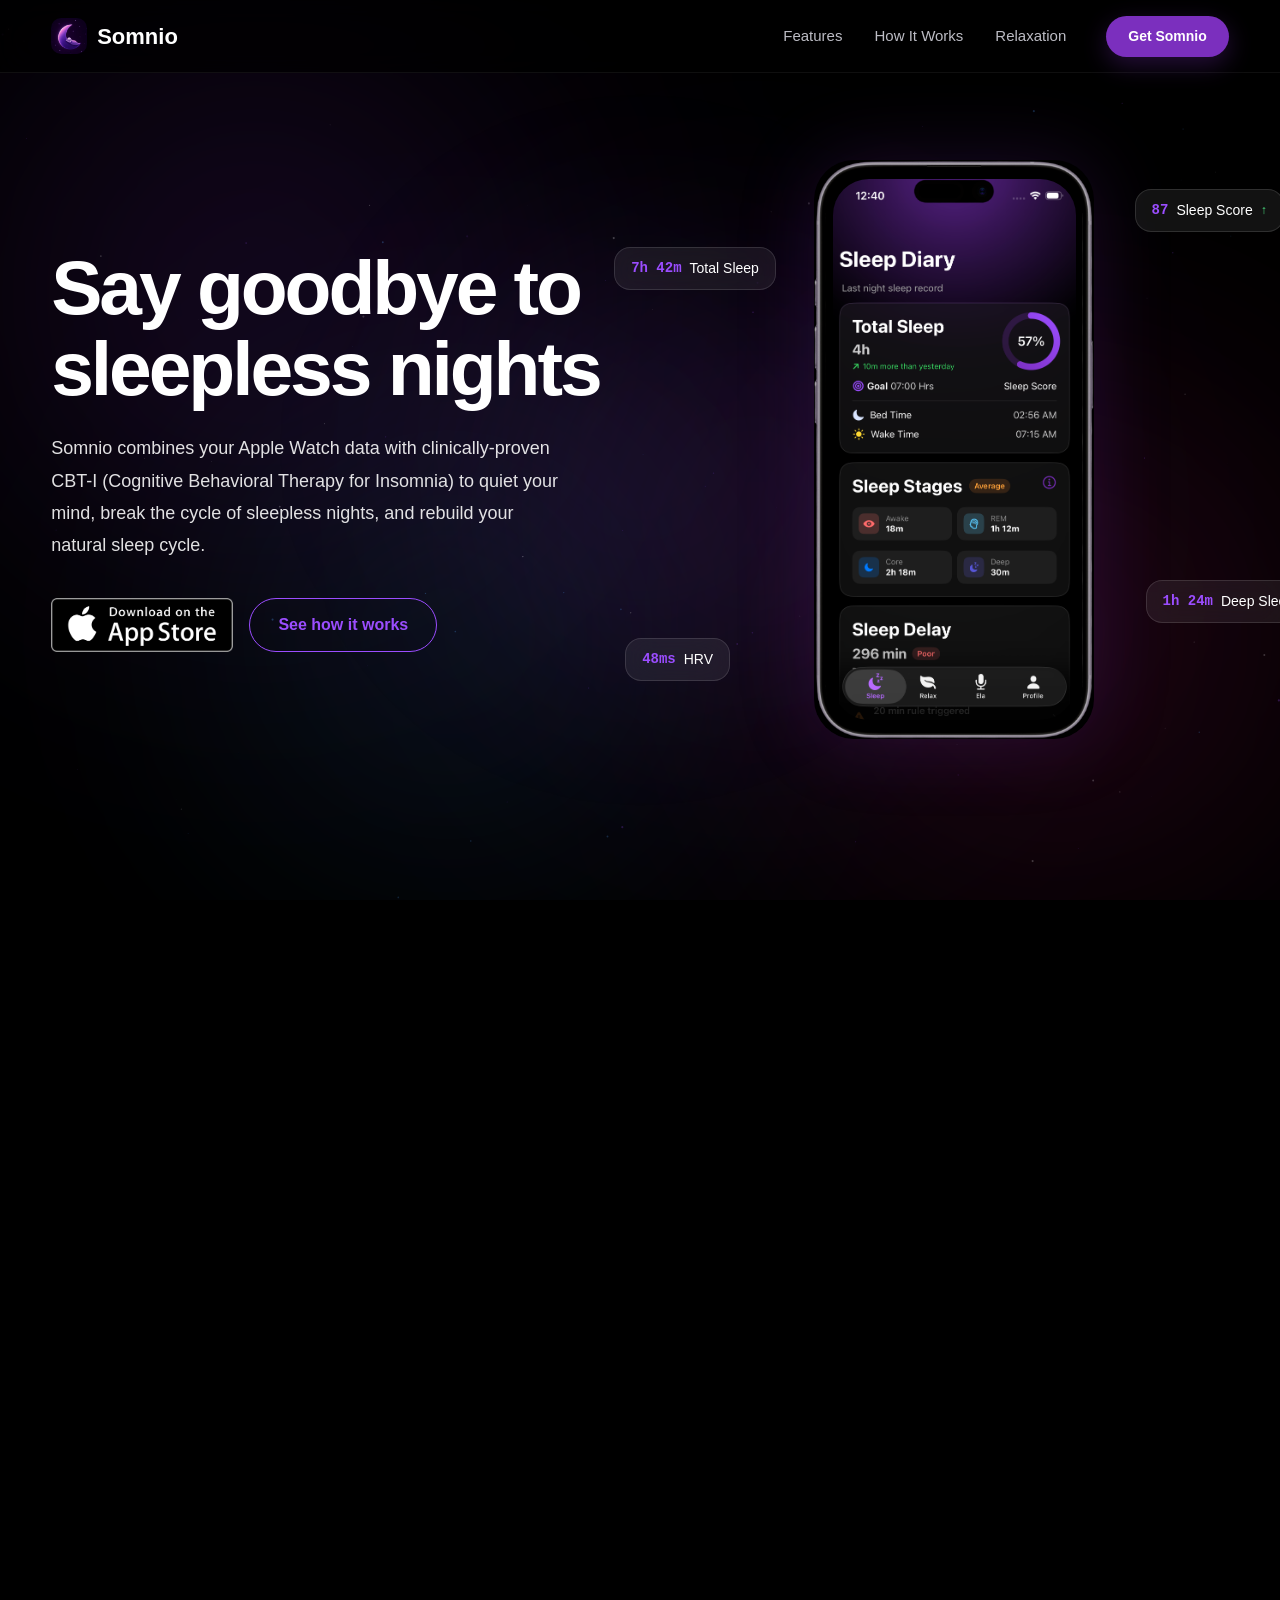
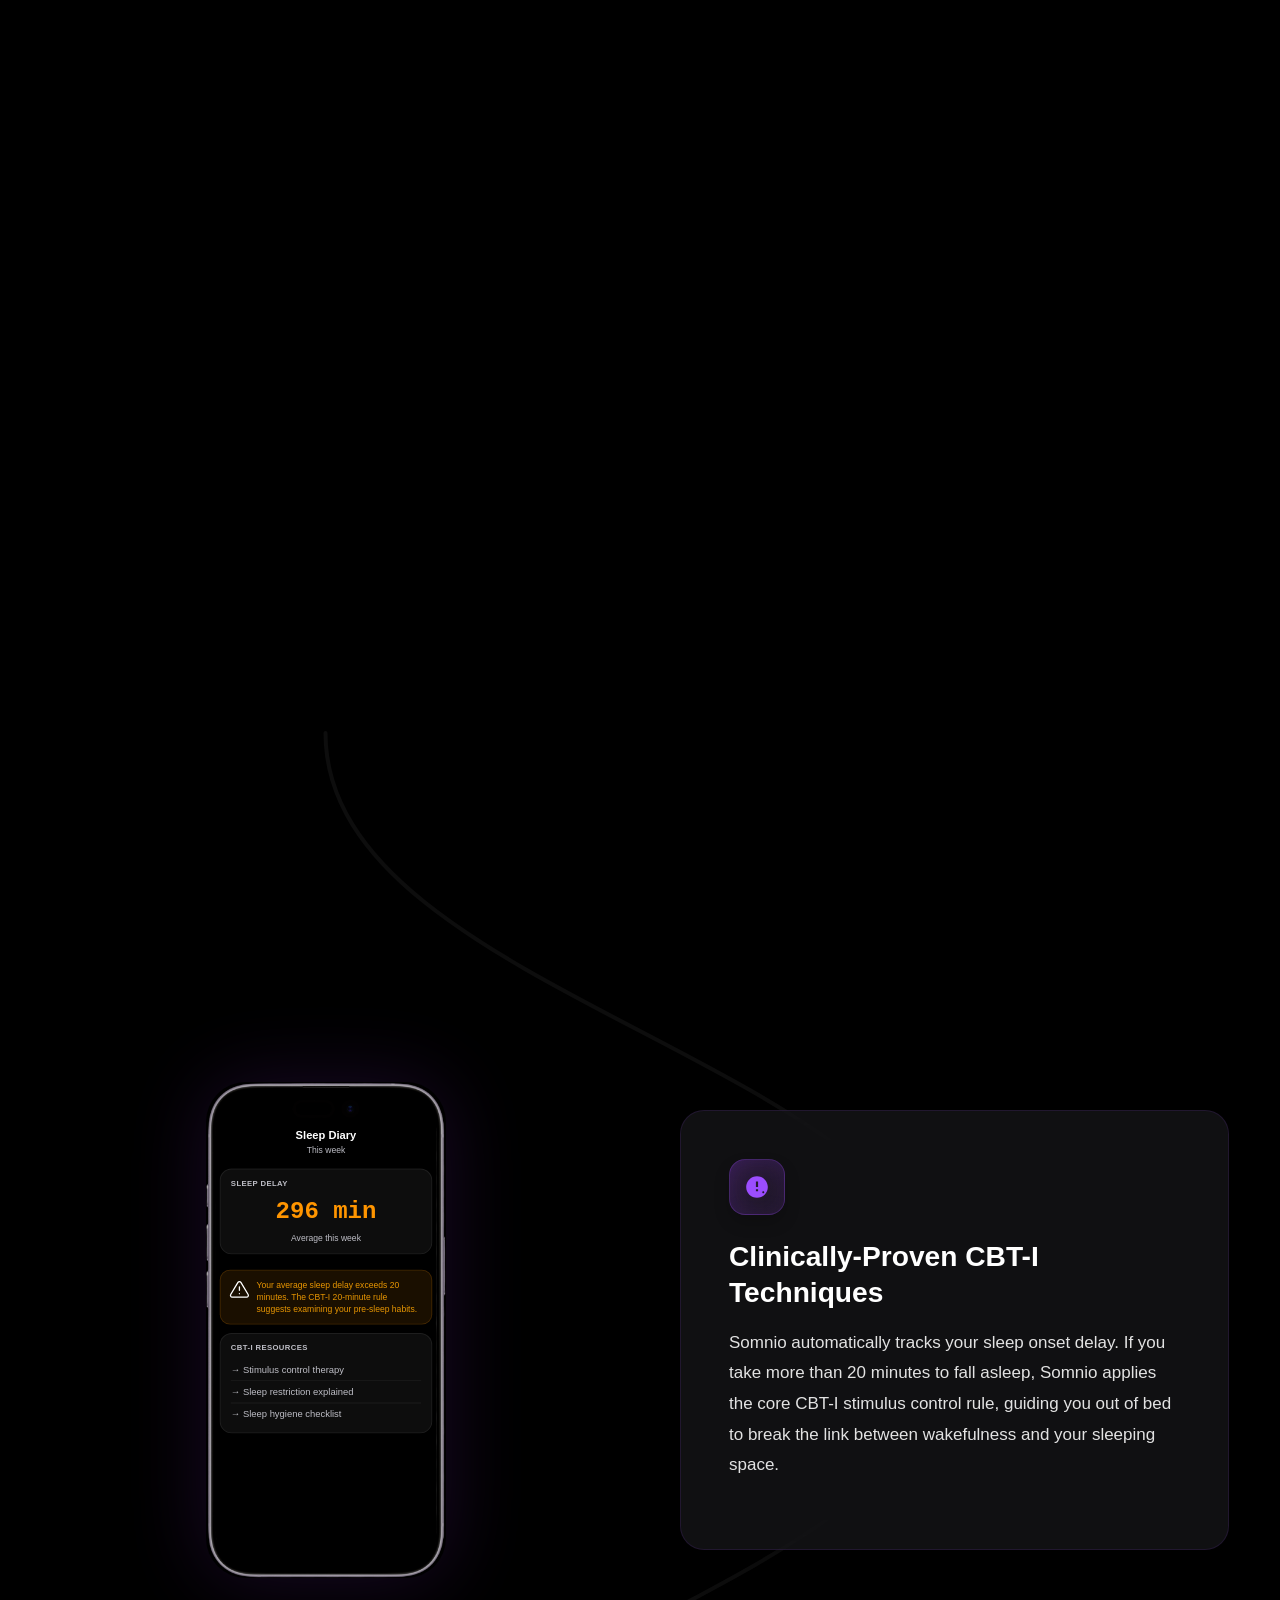
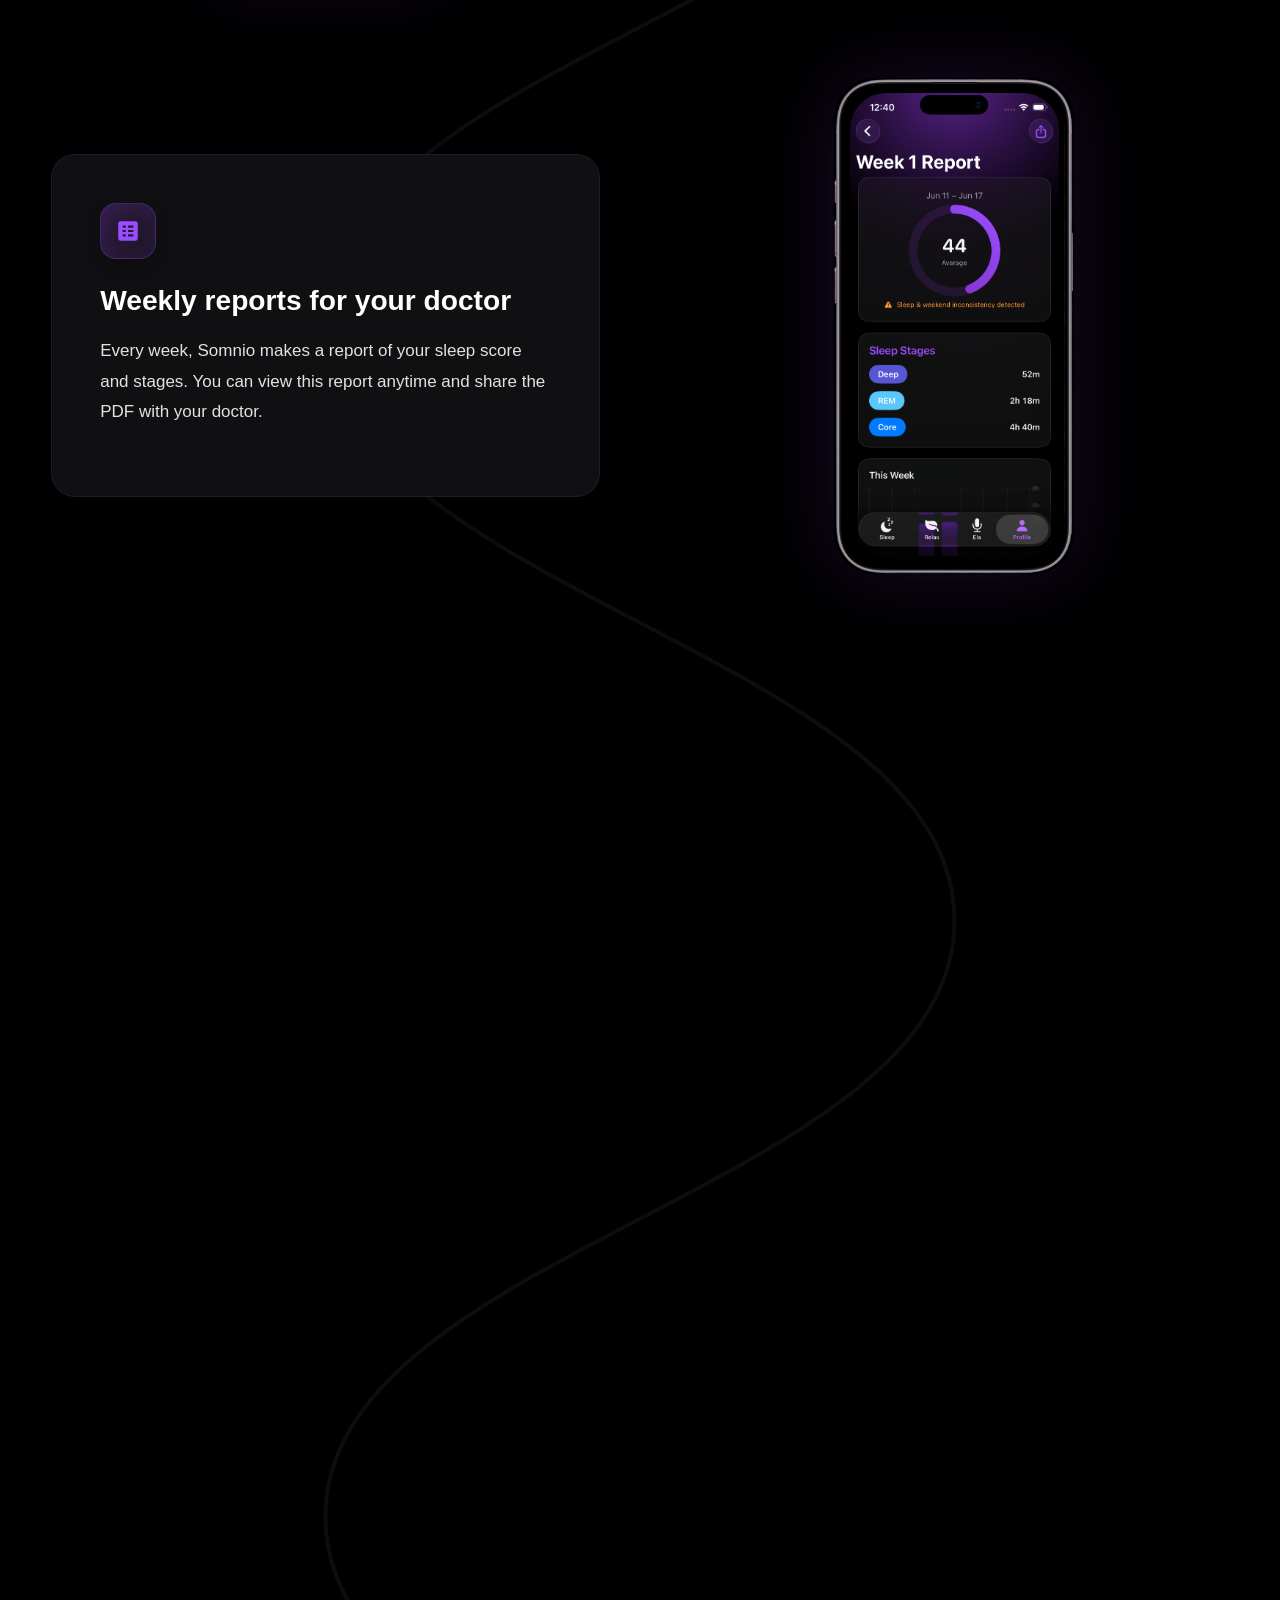
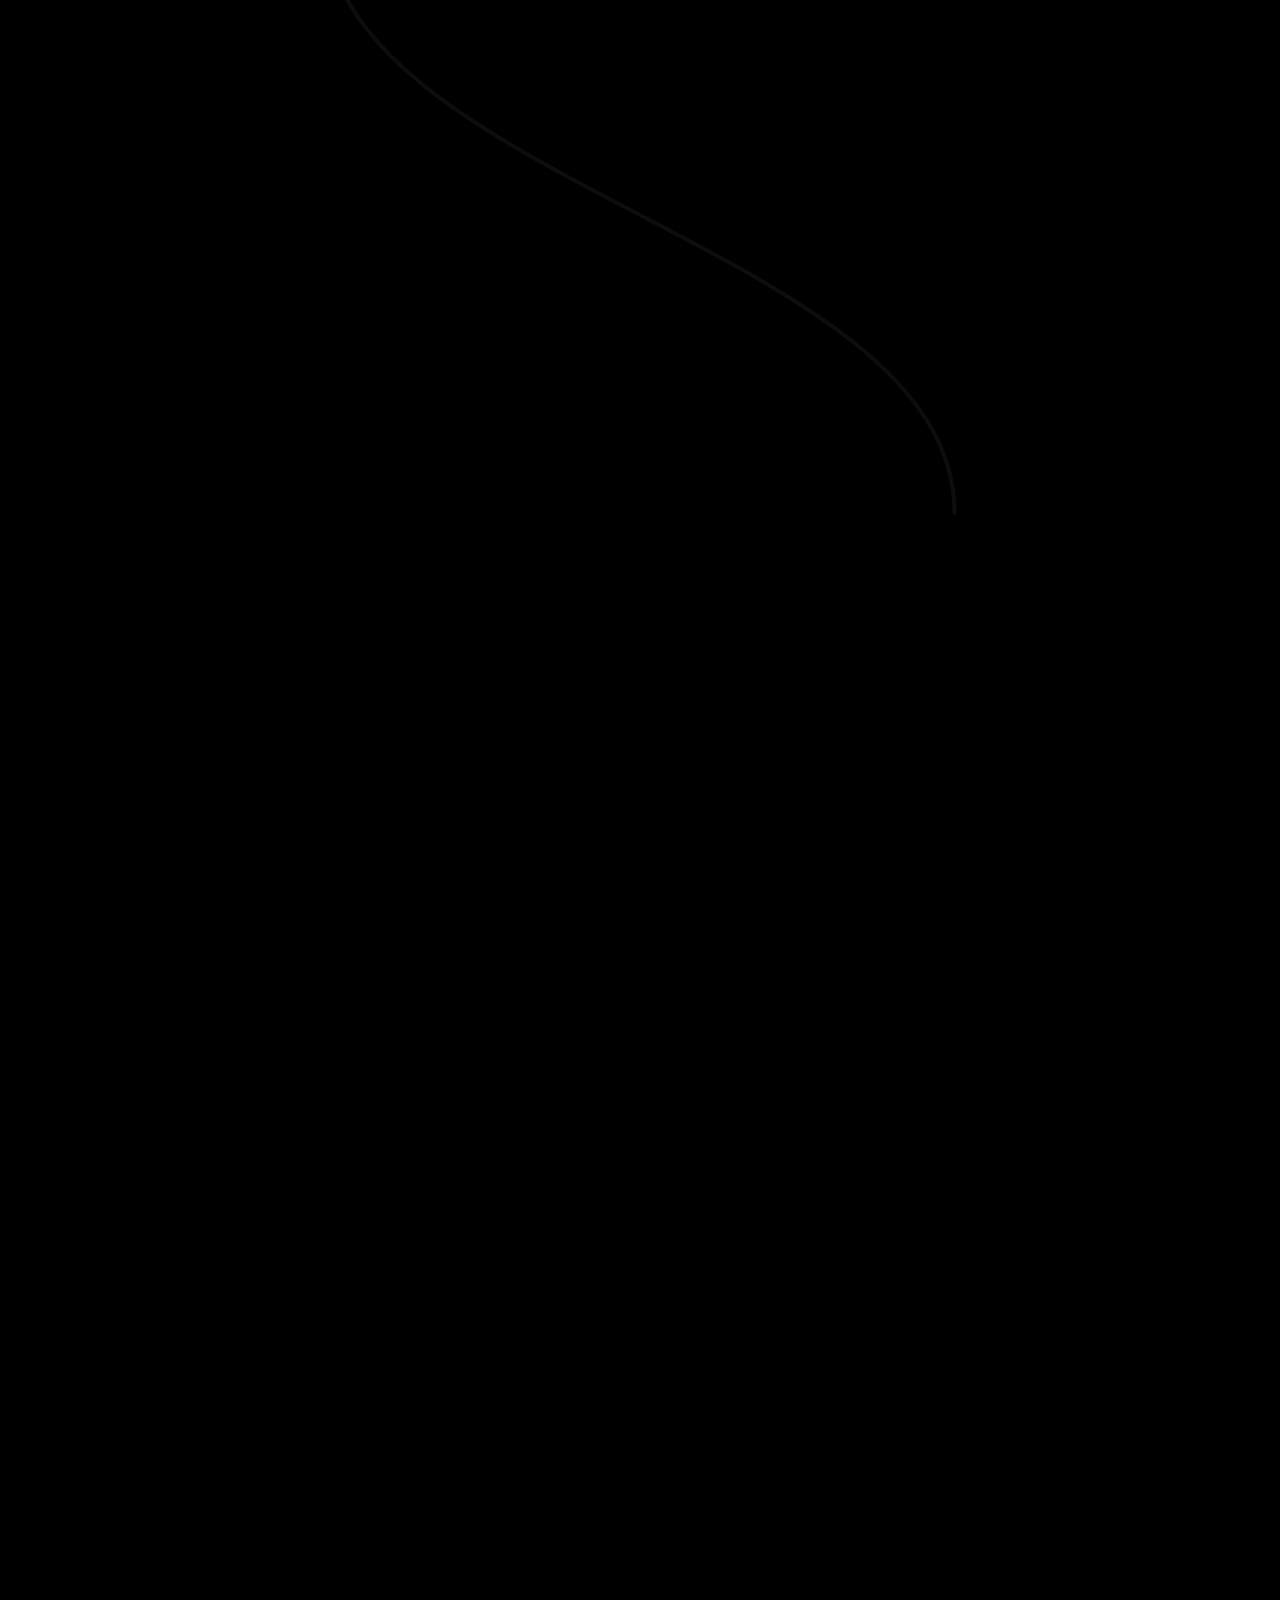
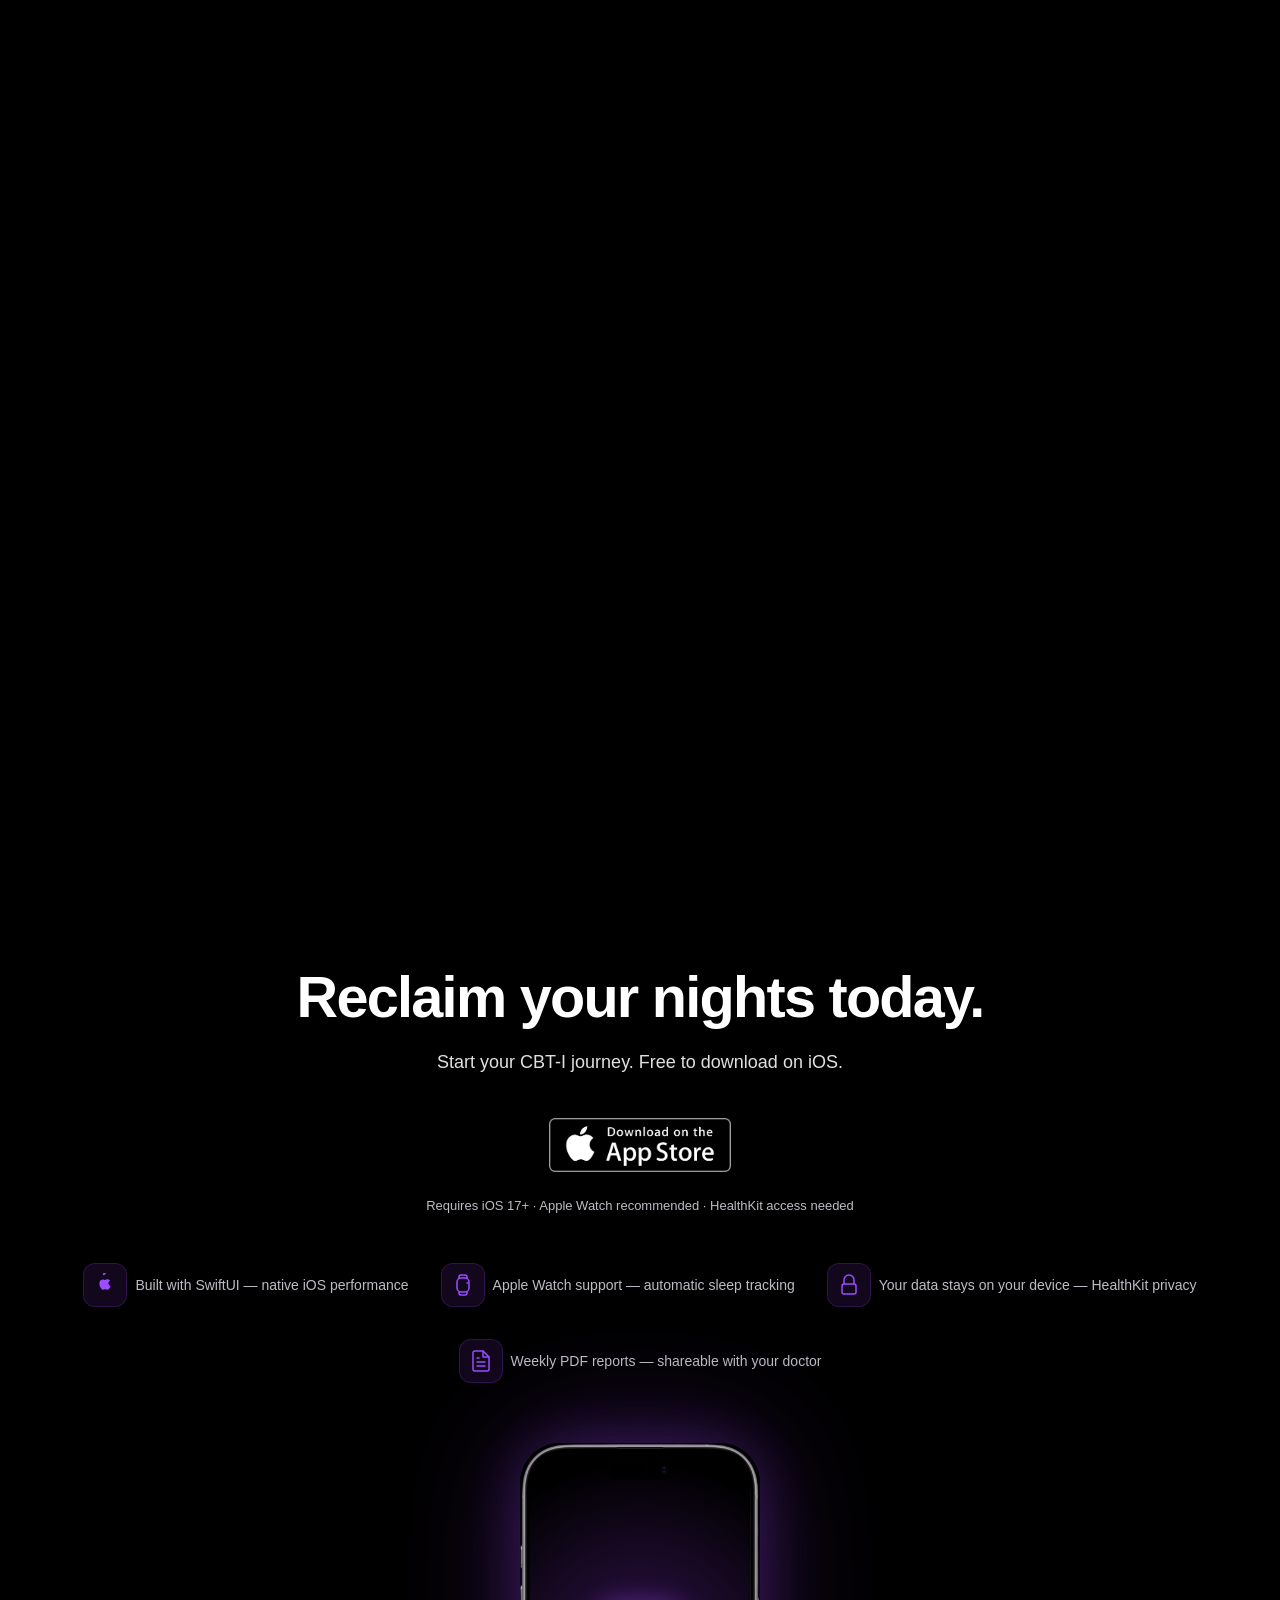
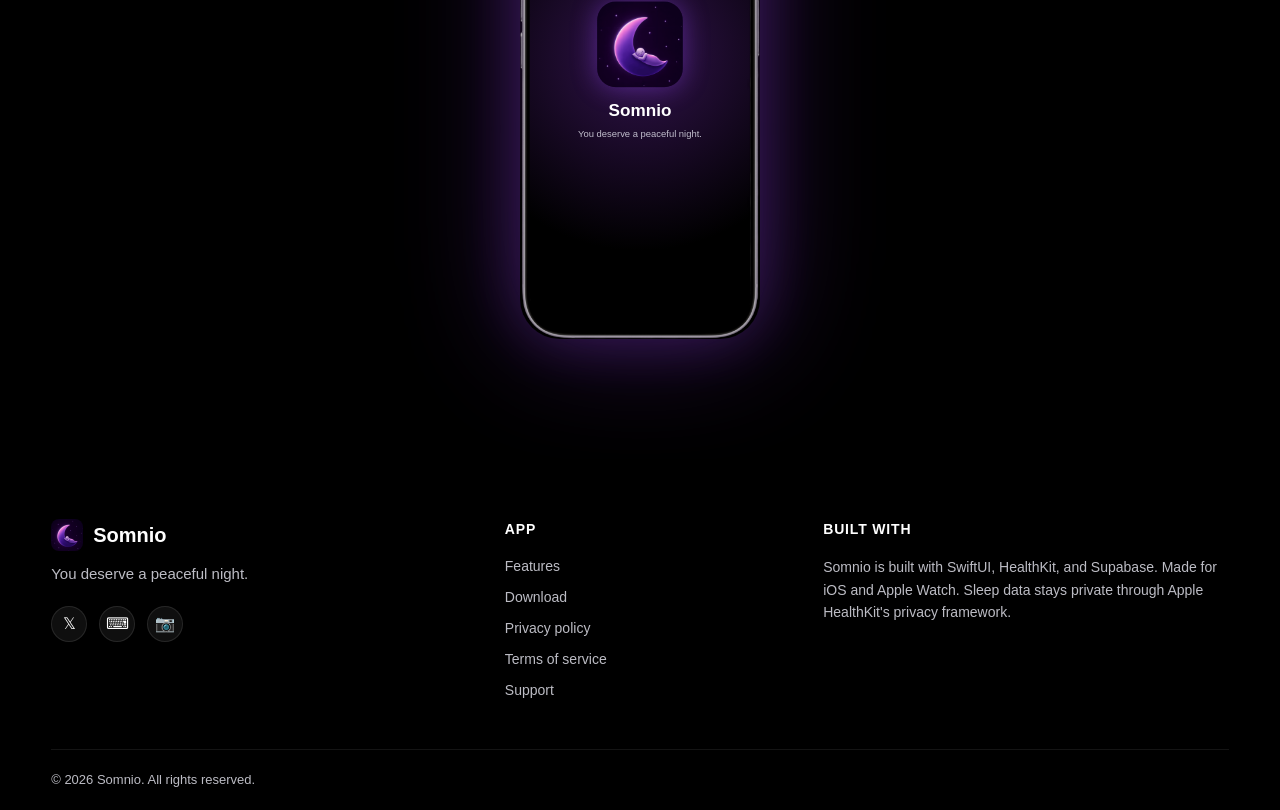
==== index.html @ 17744af7 "Added basic structure of website" ====
<!DOCTYPE html>
<html lang="en">

<head>
  <meta charset="UTF-8">
  <meta name="viewport" content="width=device-width, initial-scale=1.0">
  <title>Somnio — Break the Insomnia Cycle with CBT-I</title>
  <meta name="description"
    content="Stop fighting bedtime anxiety. Somnio connects to your Apple Watch and Apple Health to guide you through clinically-proven CBT-I (Cognitive Behavioral Therapy for Insomnia) techniques, sleep delay tracking, and bedtime thought dumping.">

  <!-- Open Graph -->
  <meta property="og:title" content="Somnio — Break the Insomnia Cycle with CBT-I">
  <meta property="og:description"
    content="Quiet your mind and relearn how to sleep. Somnio uses your Apple Watch and evidence-based CBT-I to treat chronic insomnia without pills.">
  <meta property="og:type" content="website">
  <meta property="og:image" content="resource/Dashboard.PNG">

  <!-- Apple -->
  <meta name="apple-itunes-app" content="app-id=6472289456">
  <meta name="apple-mobile-web-app-capable" content="yes">
  <meta name="apple-mobile-web-app-status-bar-style" content="black-translucent">

  <link rel="stylesheet" href="styles.css">
</head>

<body>

  <!-- Cinematic Noise & Glassmorphic Highlights -->
  <div class="interactive-glow-orb" id="interactiveGlowOrb" aria-hidden="true"></div>

  <!-- Flowing Liquid Background -->
  <div class="liquid-bg-container" aria-hidden="true">
    <div class="liquid-orb liquid-orb-1"></div>
    <div class="liquid-orb liquid-orb-2"></div>
    <div class="liquid-orb liquid-orb-3"></div>
    <div class="liquid-orb liquid-orb-4"></div>
  </div>

  <!-- Twinkling Sleep Dust Particles (Rendered outside blurred container to keep them high-contrast and sharp) -->
  <canvas id="sleep-dust-canvas" class="particle-canvas" aria-hidden="true"></canvas>

  <!-- ============================================================
       SECTION 1 — NAVIGATION
       ============================================================ -->
  <nav class="navbar" id="navbar">
    <div class="nav-inner">
      <a href="#" class="nav-brand" aria-label="Somnio Home" id="nav-brand-link">
        <img src="resource/app%20logo.png" alt="Somnio Logo" class="nav-logo">
        Somnio
      </a>

      <div class="nav-links" id="navLinks">
        <a href="#features" id="nav-link-features">Features</a>
        <a href="#how-it-works" id="nav-link-how">How It Works</a>
        <a href="#relaxation" id="nav-link-relax">Relaxation</a>
        <a href="#download" class="nav-cta" id="nav-link-download">
          <span class="btn btn-primary" style="padding: 10px 22px; font-size: 14px;">Get Somnio</span>
        </a>
      </div>

      <button class="nav-hamburger" id="navHamburger" aria-label="Toggle navigation menu" aria-expanded="false">
        <span></span>
        <span></span>
        <span></span>
      </button>
    </div>
  </nav>

  <!-- Mobile Nav -->
  <div class="mobile-nav-overlay" id="mobileNavOverlay"></div>
  <div class="mobile-nav" id="mobileNav">
    <a href="#features" id="mob-link-features">Features</a>
    <a href="#how-it-works" id="mob-link-how">How It Works</a>
    <a href="#relaxation" id="mob-link-relax">Relaxation</a>
    <a href="#download" class="btn btn-primary" id="mob-link-download">Get Somnio</a>
  </div>

  <main>
    <!-- ============================================================
         SECTION 2 — HERO
         ============================================================ -->
    <section class="hero section" id="hero">
      <div class="container">
        <div class="hero-content">
          <div class="hero-text">
            <h1 class="heading-hero reveal" id="hero-title" style="transition-delay: 150ms;">Say goodbye to<br>sleepless
              nights</h1>
            <p class="text-body reveal" id="hero-subheadline" style="transition-delay: 250ms;">Somnio combines your
              Apple Watch data with clinically-proven CBT-I (Cognitive Behavioral Therapy for Insomnia) to quiet your
              mind, break the cycle of sleepless nights, and rebuild your natural sleep cycle.</p>
            <div class="hero-ctas reveal" style="transition-delay: 350ms;">
              <a href="#download" class="app-store-badge" aria-label="Download Somnio on the App Store"
                id="hero-cta-primary">
                <img src="resource/App_Store_Badge.png" alt="Download on the App Store">
              </a>
              <a href="#how-it-works" class="btn btn-ghost" id="hero-cta-secondary">See how it works</a>
            </div>
          </div>

          <div class="hero-visual reveal" style="transition-delay: 450ms;">
            <!-- Floating stat chips -->
            <div class="stat-chip" id="chip-score">
              <span class="chip-value">87</span> Sleep Score <span class="chip-arrow">↑</span>
            </div>
            <div class="stat-chip" id="chip-deep">
              <span class="chip-value">1h 24m</span> Deep Sleep
            </div>
            <div class="stat-chip" id="chip-hrv">
              <span class="chip-value">48ms</span> HRV
            </div>
            <div class="stat-chip" id="chip-total">
              <span class="chip-value">7h 42m</span> Total Sleep
            </div>

            <!-- iPhone Mockup — Real Dashboard Screenshot -->
            <div class="phone-frame phone-frame-screenshot" id="hero-phone-frame">
              <img src="resource/Dashboard.PNG"
                alt="Somnio Sleep Dashboard showing sleep score, sleep stages hypnogram, heart rate, HRV, and sleep delay tracking"
                class="phone-screenshot" loading="lazy">
            </div>
          </div>
        </div>

        <!-- Social Proof Bar -->
        <div class="social-proof reveal" id="hero-social-proof" style="transition-delay: 600ms;">
          <div class="social-proof-inner">
            <span>Apple Watch</span>
            <span class="dot" aria-hidden="true"></span>
            <span>Apple Health</span>
            <span class="dot" aria-hidden="true"></span>
            <span>Supabase-powered</span>
            <span class="dot" aria-hidden="true"></span>
            <span>Built with SwiftUI</span>
          </div>
        </div>
      </div>
    </section>


    <!-- ============================================================
         SECTION 3 — PAIN POINT
         ============================================================ -->
    <section class="section section-center" id="problem">
      <div class="container">
        <div class="section-header reveal">
          <h2 class="heading-section" id="problem-title">Break the cycle of bedtime dread.</h2>
          <p class="text-body" id="problem-desc">Insomnia isn't just about being tired. It's the frustration of staring
            at the ceiling, the anxiety of watching the clock, and the exhaustion of trying too hard to sleep. Somnio
            uses your Apple Watch and evidence-based CBT-I methods to help you rebuild your relationship with sleep—no
            pills, no empty promises.</p>
        </div>

        <div class="pain-stats reveal-children" id="problem-stats-grid">
          <div class="glass-card pain-stat-card" id="pain-card-1">
            <div class="stat-icon" aria-hidden="true">
              <svg width="24" height="24" viewBox="0 0 24 24" fill="none" stroke="currentColor" stroke-width="2"
                stroke-linecap="round" stroke-linejoin="round" style="color: var(--somnio-purple-bright);">
                <path d="M12 3a6 6 0 0 0 9 9 9 9 0 1 1-9-9Z" />
              </svg>
            </div>
            <div class="text-data">1 in 3</div>
            <div class="stat-label">Adults don't get enough sleep</div>
          </div>
          <div class="glass-card pain-stat-card" id="pain-card-2">
            <div class="stat-icon" aria-hidden="true">
              <svg width="24" height="24" viewBox="0 0 24 24" fill="none" stroke="currentColor" stroke-width="2"
                stroke-linecap="round" stroke-linejoin="round" style="color: var(--somnio-purple-bright);">
                <path d="M3 3v18h18" />
                <path d="m19 9-5 5-4-4-3 3" />
              </svg>
            </div>
            <div class="text-data">4 stages</div>
            <div class="stat-label">Sleep stages that your body needs</div>
          </div>
          <div class="glass-card pain-stat-card" id="pain-card-3">
            <div class="stat-icon" aria-hidden="true">
              <svg width="24" height="24" viewBox="0 0 24 24" fill="none" stroke="currentColor" stroke-width="2"
                stroke-linecap="round" stroke-linejoin="round" style="color: var(--somnio-purple-bright);">
                <circle cx="12" cy="12" r="10" />
                <polyline points="12 6 12 12 16 14" />
              </svg>
            </div>
            <div class="text-data">20 min</div>
            <div class="stat-label">Time to fall asleep before it's a problem</div>
          </div>
        </div>
      </div>
    </section>


    <!-- ============================================================
         SECTION 4 — CORE FEATURES
         ============================================================ -->
    <section class="section" id="features">

      <!-- Scroll-driven connector line -->
      <div class="scroll-line-container" aria-hidden="true">
        <svg class="scroll-line-svg">
          <defs>
            <linearGradient id="line-gradient" x1="0%" y1="0%" x2="0%" y2="100%">
              <stop offset="0%" stop-color="var(--somnio-purple-bright)" stop-opacity="0.1" />
              <stop offset="15%" stop-color="var(--somnio-purple-bright)" stop-opacity="1" />
              <stop offset="85%" stop-color="var(--somnio-purple-bright)" stop-opacity="1" />
              <stop offset="100%" stop-color="var(--somnio-purple-bright)" stop-opacity="0.1" />
            </linearGradient>
          </defs>
          <path class="scroll-line-track" d="" fill="none" stroke="rgba(255, 255, 255, 0.05)" stroke-width="4"
            stroke-linecap="round" />
          <path class="scroll-line-glow" d="" fill="none" stroke="url(#line-gradient)" stroke-width="12"
            stroke-linecap="round" opacity="0.4" style="filter: blur(6px);" />
          <path class="scroll-line-active" d="" fill="none" stroke="url(#line-gradient)" stroke-width="4"
            stroke-linecap="round" />
        </svg>
      </div>

      <div class="container">
        <div class="section-header reveal">
          <h2 class="heading-section" id="features-section-title">Everything you need to understand your sleep.</h2>
        </div>

        <!-- Feature 1 — Sleep Dashboard -->
        <div class="feature-row reveal" id="feat-row-dashboard">
          <div class="feature-info">
            <div class="feature-icon" aria-hidden="true">
              <svg width="26" height="26" viewBox="0 0 24 24" fill="currentColor"
                style="color: var(--somnio-purple-bright);">
                <path
                  d="M12 2.25a.75.75 0 0 1 .75.75v1.5a.75.75 0 0 1-1.5 0V3a.75.75 0 0 1 .75-.75zM9.5 4a1 1 0 0 0-1 1v1.5c0 .35-.15.65-.4.85l-1.1 1c-.35.3-.5.7-.5 1.15a3 3 0 0 0 6 0c0-.45-.15-.85-.5-1.15l-1.1-1a1.2 1.2 0 0 1-.4-.85V5a1 1 0 0 0-1-1zm8 2.5a.75.75 0 0 1 .75.75v1a.75.75 0 0 1-1.5 0v-1a.75.75 0 0 1 .75-.75zM12 21.75a9.75 9.75 0 1 1 6.89-16.64.75.75 0 0 1-1.06 1.06 8.25 8.25 0 1 0-11.66 11.66.75.75 0 0 1 1.06 1.06A9.71 9.71 0 0 1 12 21.75zm3.5-9.25a2.25 2.25 0 1 1 0-4.5 2.25 2.25 0 0 1 0 4.5z" />
              </svg>
            </div>
            <h3 class="heading-feature" id="feat-title-dashboard">See your sleep</h3>
            <p class="text-body" id="feat-desc-dashboard">Somnio gets data from your Apple Watch. Every morning, check
              your sleep score, total sleep, and sleep stages. It also tracks how long it takes you to fall asleep.</p>

          </div>
          <div class="feature-visual">
            <div class="phone-frame phone-frame-screenshot" id="mock-phone-dashboard">
              <img src="resource/Dashboard.PNG" alt="Somnio Sleep Dashboard" class="phone-screenshot" loading="lazy">
            </div>
          </div>
        </div>

        <!-- Feature 2 — Sleep Diary + CBT-I -->
        <div class="feature-row reverse reveal" id="feat-row-cbti">
          <div class="feature-info">
            <div class="feature-icon" aria-hidden="true">
              <svg width="26" height="26" viewBox="0 0 24 24" fill="currentColor"
                style="color: var(--somnio-purple-bright);">
                <path
                  d="M12 2C6.5 2 2 6.5 2 12s4.5 10 10 10 10-4.5 10-10S17.5 2 12 2zm1 14h-2v-2h2v2zm0-4h-2V7h2v5zm4.8 5.7c-.5 0-.9-.4-.9-.9s.4-.9.9-.9.9.4.9.9-.4.9-.9.9z" />
              </svg>
            </div>
            <h3 class="heading-feature" id="feat-title-cbti">Clinically-Proven CBT-I Techniques</h3>
            <p class="text-body" id="feat-desc-cbti">Somnio automatically tracks your sleep onset delay. If you take
              more than 20 minutes to fall asleep, Somnio applies the core CBT-I stimulus control rule, guiding you out
              of bed to break the link between wakefulness and your sleeping space.</p>
          </div>
          <div class="feature-visual">
            <div class="phone-frame" id="mock-phone-cbti">
              <div class="phone-screen screen-cbti">
                <div class="screen-header">
                  <div class="screen-title">Sleep Diary</div>
                  <div class="screen-date">This week</div>
                </div>
                <div class="screen-card">
                  <div class="screen-card-title">Sleep delay</div>
                  <div style="text-align:center;">
                    <div style="font-family:var(--font-mono); font-size:28px; font-weight:700; color:#FF9500;">296 min
                    </div>
                    <div style="font-size:10px; color:var(--text-secondary); margin-top:2px;">Average this week</div>
                  </div>
                </div>
                <div class="cbti-warning">
                  <div class="cbti-icon"><svg width="24" height="24" viewBox="0 0 24 24" fill="none"
                      stroke="currentColor" stroke-width="1.5" stroke-linecap="round" stroke-linejoin="round">
                      <path
                        d="M10.29 3.86L1.82 18a2 2 0 0 0 1.71 3h16.94a2 2 0 0 0 1.71-3L13.71 3.86a2 2 0 0 0-3.42 0z">
                      </path>
                      <line x1="12" y1="9" x2="12" y2="13"></line>
                      <line x1="12" y1="17" x2="12.01" y2="17"></line>
                    </svg></div>
                  <div class="cbti-text">Your average sleep delay exceeds 20 minutes. The CBT-I 20-minute rule suggests
                    examining your pre-sleep habits.</div>
                </div>
                <div class="screen-card">
                  <div class="screen-card-title">CBT-I resources</div>
                  <div style="font-size:11px; color:var(--text-secondary); line-height:1.5;">
                    <div style="padding:4px 0; border-bottom:1px solid rgba(255,255,255,0.06);">→ Stimulus control
                      therapy</div>
                    <div style="padding:4px 0; border-bottom:1px solid rgba(255,255,255,0.06);">→ Sleep restriction
                      explained</div>
                    <div style="padding:4px 0;">→ Sleep hygiene checklist</div>
                  </div>
                </div>
              </div>
            </div>
          </div>
        </div>

        <!-- Feature 3 — Weekly PDF Reports -->
        <div class="feature-row reveal" id="feat-row-pdf">
          <div class="feature-info">
            <div class="feature-icon" aria-hidden="true">
              <svg width="26" height="26" viewBox="0 0 24 24" fill="currentColor"
                style="color: var(--somnio-purple-bright);">
                <path
                  d="M19 3H5c-1.1 0-2 .9-2 2v14c0 1.1.9 2 2 2h14c1.1 0 2-.9 2-2V5c0-1.1-.9-2-2-2zm-9 14H7v-2h3v2zm0-4H7v-2h3v2zm0-4H7V7h3v2zm7 8h-5v-2h5v2zm0-4h-5v-2h5v2zm0-4h-5V7h5v2z" />
              </svg>
            </div>
            <h3 class="heading-feature" id="feat-title-pdf">Weekly reports for your doctor</h3>
            <p class="text-body" id="feat-desc-pdf">Every week, Somnio makes a report of your sleep score and stages.
              You can view this report anytime and share the PDF with your doctor.</p>
          </div>
          <div class="feature-visual">
            <div class="phone-frame phone-frame-screenshot" id="mock-phone-pdf">
              <img src="resource/Weekly Reports.PNG" alt="Somnio Week 1 Report" class="phone-screenshot" loading="lazy">
            </div>
          </div>
        </div>

        <!-- Feature 4 — Ela AI -->
        <div class="feature-row reverse reveal" id="ela-feature">
          <div class="feature-info">
            <div class="feature-icon" aria-hidden="true">
              <svg width="26" height="26" viewBox="0 0 24 24" fill="currentColor"
                style="color: var(--somnio-purple-bright);">
                <path
                  d="M12 14c1.66 0 3-1.34 3-3V5c0-1.66-1.34-3-3-3S9 3.34 9 5v6c0 1.66 1.34 3 3 3zm5.3-3c0 3-2.54 5.1-5.3 5.1S6.7 14 6.7 11H5c0 3.41 2.72 6.23 6 6.72V21h2v-3.28c3.28-.48 6-3.3 6-6.72h-1.7z" />
              </svg>
            </div>
            <h3 class="heading-feature" id="feat-title-ela">Ela — Quiet Your Racing Mind</h3>
            <p class="text-body" id="feat-desc-ela">Bedtime anxiety and somatic arousal keep your brain on high alert.
              Ela acts as a digital thought-dumping diary. Speak your worries freely before bed to process them, reduce
              cognitive arousal, and clear a path for sleep.</p>
          </div>
          <div class="feature-visual">
            <div class="phone-frame phone-frame-screenshot" id="mock-phone-ela">
              <img src="resource/Ela.PNG" alt="Ela Thought Recorder" class="phone-screenshot" loading="lazy">
            </div>
          </div>
        </div>

        <!-- Feature 5 — Relaxation -->
        <div class="feature-row reveal" id="relaxation">
          <div class="feature-info">
            <div class="feature-icon" aria-hidden="true">
              <svg width="26" height="26" viewBox="0 0 24 24" fill="currentColor"
                style="color: var(--somnio-purple-bright);">
                <path
                  d="M17 2s-3.5 0-7 3.5C8 7.5 7.5 10.5 7.5 12.5c0 .5.5 1 1 1 2 0 5-.5 7-2.5C19 7.5 19 4 19 4s-1 0-2-2zM6 13c-1.5 1.5-2 3.5-2 5.5 0 2 1.5 3.5 3.5 3.5 2 0 4-.5 5.5-2L6 13z" />
              </svg>
            </div>
            <h3 class="heading-feature" id="feat-title-relax">Relax and wind down</h3>
            <p class="text-body" id="feat-desc-relax">The Relaxation tab helps you calm down. Follow the simple
              breathing guide or listen to sleep music like rainfall and piano. This helps you fall asleep faster.</p>

          </div>
          <div class="feature-visual">
            <div class="phone-frame phone-frame-screenshot" id="mock-phone-relax">
              <img src="resource/Realaxation.PNG" alt="Somnio Relaxation Tools" class="phone-screenshot" loading="lazy">
            </div>
          </div>
        </div>

        <!-- Feature 6 — Apple Watch -->
        <div class="feature-row reverse reveal" id="feat-row-watch">
          <div class="feature-info">
            <div class="feature-icon" aria-hidden="true">
              <svg width="26" height="26" viewBox="0 0 24 24" fill="currentColor"
                style="color: var(--somnio-purple-bright);">
                <path
                  d="M16 5V2.5c0-.83-.67-1.5-1.5-1.5h-5C8.67 1 8 1.67 8 2.5V5h8zM8 19v2.5c0 .83.67 1.5 1.5 1.5h5c.83 0 1.5-.67 1.5-1.5V19H8zm8.5-12h-9c-1.38 0-2.5 1.12-2.5 2.5v5c0 1.38 1.12 2.5 2.5 2.5h9c1.38 0 2.5-1.12 2.5-2.5v-5c0-1.38-1.12-2.5-2.5-2.5zM12 14.5c-1.38 0-2.5-1.12-2.5-2.5s1.12-2.5 2.5-2.5 2.5 1.12 2.5 2.5-1.12 2.5-2.5 2.5z" />
              </svg>
            </div>
            <h3 class="heading-feature" id="feat-title-watch">Powered by Apple Watch</h3>
            <p class="text-body" id="feat-desc-watch">You don't need any new devices. Just wear your Apple Watch to bed.
              Somnio will automatically get your sleep stages, heart rate, and oxygen levels every morning.</p>
          </div>
          <div class="feature-visual">
            <div class="phone-frame" id="mock-phone-watch">
              <div class="phone-screen screen-watch">
                <div class="screen-header">
                  <div class="screen-title">Data sources</div>
                  <div class="screen-date">Apple Watch · HealthKit</div>
                </div>
                <div class="watch-icon">
                  <svg width="32" height="32" viewBox="0 0 24 24" fill="none" stroke="currentColor" stroke-width="1.5"
                    stroke-linecap="round" stroke-linejoin="round">
                    <rect x="6" y="5" width="12" height="14" rx="4" ry="4"></rect>
                    <path d="M8 5v-1a2 2 0 0 1 2-2h4a2 2 0 0 1 2 2v1"></path>
                    <path d="M8 19v1a2 2 0 0 0 2 2h4a2 2 0 0 0 2-2v-1"></path>
                    <path d="M16 10h1"></path>
                  </svg>
                </div>
                <div class="data-lines">
                  <div class="data-line">
                    <span class="data-line-dot" style="background:var(--sleep-deep);"></span>
                    <span>Sleep stages</span>
                    <div class="data-line-bar">
                      <div class="data-line-fill" style="width:90%; background:var(--sleep-deep);"></div>
                    </div>
                  </div>
                  <div class="data-line">
                    <span class="data-line-dot" style="background:var(--sleep-rem);"></span>
                    <span>Heart rate</span>
                    <div class="data-line-bar">
                      <div class="data-line-fill" style="width:85%; background:var(--sleep-rem);"></div>
                    </div>
                  </div>
                  <div class="data-line">
                    <span class="data-line-dot" style="background:var(--somnio-purple-bright);"></span>
                    <span>HRV</span>
                    <div class="data-line-bar">
                      <div class="data-line-fill" style="width:78%; background:var(--somnio-purple-bright);"></div>
                    </div>
                  </div>
                  <div class="data-line">
                    <span class="data-line-dot" style="background:var(--somnio-moon-blue);"></span>
                    <span>Blood O₂</span>
                    <div class="data-line-bar">
                      <div class="data-line-fill" style="width:95%; background:var(--somnio-moon-blue);"></div>
                    </div>
                  </div>
                  <div class="data-line">
                    <span class="data-line-dot" style="background:var(--somnio-deep-purple);"></span>
                    <span>Respiratory</span>
                    <div class="data-line-bar">
                      <div class="data-line-fill" style="width:82%; background:var(--somnio-deep-purple);"></div>
                    </div>
                  </div>
                </div>
              </div>
            </div>
          </div>
        </div>

      </div>
    </section>


    <!-- ============================================================
         SECTION 5 — HOW IT WORKS
         ============================================================ -->
    <section class="section section-center" id="how-it-works">
      <div class="container">
        <div class="section-header reveal">
          <h2 class="heading-section" id="how-section-title">Three simple steps.</h2>
        </div>

        <div class="steps-grid reveal-children" id="steps-grid-container">
          <div class="glass-card step-card" id="step-card-1">
            <div class="step-number">1</div>
            <h3 class="step-title">Set up</h3>
            <p class="step-desc">Download Somnio and allow Apple Health access.</p>
            <span class="step-time">One time</span>
          </div>
          <div class="glass-card step-card" id="step-card-2">
            <div class="step-number">2</div>
            <h3 class="step-title">Sleep</h3>
            <p class="step-desc">Wear your Apple Watch to bed. Somnio will track your sleep automatically.</p>
            <span class="step-time">Wear your Watch</span>
          </div>
          <div class="glass-card step-card" id="step-card-3">
            <div class="step-number">3</div>
            <h3 class="step-title">View data</h3>
            <p class="step-desc">Open the app in the morning to see your sleep metrics, CBT-I guidance, and recovery
              progress.</p>
            <span class="step-time">Every morning</span>
          </div>
        </div>
      </div>
    </section>





    <!-- ============================================================
         SECTION 7 — SLEEP SCIENCE ARTICLES
         ============================================================ -->
    <section class="section section-center" id="articles">
      <div class="container">
        <div class="section-header reveal">
          <h2 class="heading-section" id="articles-section-title">Learn about sleep.</h2>
          <p class="text-body" id="articles-section-body">Read our short articles about sleep science. Learn about the
            20-minute rule, sleep stages, and good habits. Written simply so anyone can understand them.</p>
        </div>

        <div class="articles-grid reveal-children" id="articles-grid-container">
          <article class="glass-card article-card" id="article-card-1">
            <span class="article-tag">CBT-I</span>
            <h3 class="article-title">What is CBT-I?</h3>
            <p class="article-desc">Learn about the best way to treat bad sleep, and how Somnio helps you do it.</p>
          </article>
          <article class="glass-card article-card" id="article-card-2">
            <span class="article-tag">Sleep Science</span>
            <h3 class="article-title">The 20-Minute Rule</h3>
            <p class="article-desc">Find out why you shouldn't stay in bed if you can't fall asleep in 20 minutes.</p>
          </article>
          <article class="glass-card article-card" id="article-card-3">
            <span class="article-tag">Education</span>
            <h3 class="article-title">Sleep Stages</h3>
            <p class="article-desc">Learn what Deep, REM, and Core sleep do for your body and mind.</p>
          </article>
          <article class="glass-card article-card" id="article-card-4">
            <span class="article-tag">Practical</span>
            <h3 class="article-title">Good Sleep Habits</h3>
            <p class="article-desc">Simple daily habits that can improve your sleep, like room temperature and light
              limits.</p>
          </article>
        </div>
      </div>
    </section>


    <!-- ============================================================
         SECTION 8 — DOWNLOAD CTA
         ============================================================ -->
    <section class="section download-section" id="download">
      <div class="container">
        <div class="reveal">
          <h2 class="heading-section" id="download-section-title">Reclaim your nights today.</h2>
          <p class="text-body" style="text-align:center;" id="download-section-subtitle">Start your CBT-I journey. Free
            to download on iOS.</p>

          <div style="text-align:center;">
            <a href="#download" class="app-store-badge" aria-label="Download Somnio on the App Store"
              id="download-store-link">
              <img src="resource/App_Store_Badge.png" alt="Download on the App Store">
            </a>
          </div>

          <p class="download-requirements" id="download-specs">Requires iOS 17+ · Apple Watch recommended · HealthKit
            access needed</p>

          <div class="trust-signals" id="download-trust-grid">
            <div class="trust-item"><span class="trust-emoji"><svg width="24" height="24" viewBox="0 0 24 24"
                  fill="currentColor">
                  <path
                    d="M14.94 11.58c-.02-2.58 2.1-3.82 2.2-3.88-.8-1.17-2.05-1.33-2.5-1.35-1.06-.11-2.07.62-2.61.62s-1.37-.61-2.25-.59c-1.16.02-2.23.67-2.83 1.71-1.21 2.1-.31 5.2.87 6.9.57.83 1.26 1.77 2.16 1.73.87-.04 1.2-.56 2.24-.56s1.34.56 2.26.54c.93-.02 1.53-.85 2.1-1.68.66-.97.93-1.9.95-1.95-.02-.01-1.82-.7-1.84-2.78l.05.29zM12.42.99C13 .29 13.38-.63 13.27-1.55c-.86.04-1.9.57-2.51 1.29-.55.63-1.03 1.64-.9 2.61.96.07 1.93-.49 2.56-1.36z" />
                </svg></span> Built with SwiftUI — native iOS performance</div>
            <div class="trust-item"><span class="trust-emoji"><svg width="24" height="24" viewBox="0 0 24 24"
                  fill="none" stroke="currentColor" stroke-width="1.5" stroke-linecap="round" stroke-linejoin="round">
                  <rect x="6" y="5" width="12" height="14" rx="4" ry="4"></rect>
                  <path d="M8 5v-1a2 2 0 0 1 2-2h4a2 2 0 0 1 2 2v1"></path>
                  <path d="M8 19v1a2 2 0 0 0 2 2h4a2 2 0 0 0 2-2v-1"></path>
                  <path d="M16 10h1"></path>
                </svg></span> Apple Watch support — automatic sleep tracking</div>
            <div class="trust-item"><span class="trust-emoji"><svg width="24" height="24" viewBox="0 0 24 24"
                  fill="none" stroke="currentColor" stroke-width="1.5" stroke-linecap="round" stroke-linejoin="round">
                  <rect x="5" y="11" width="14" height="10" rx="2" ry="2"></rect>
                  <path d="M7 11V7a5 5 0 0 1 10 0v4"></path>
                </svg></span> Your data stays on your device — HealthKit privacy</div>
            <div class="trust-item"><span class="trust-emoji"><svg width="24" height="24" viewBox="0 0 24 24"
                  fill="none" stroke="currentColor" stroke-width="1.5" stroke-linecap="round" stroke-linejoin="round">
                  <path d="M14 2H6a2 2 0 0 0-2 2v16a2 2 0 0 0 2 2h12a2 2 0 0 0 2-2V8z"></path>
                  <polyline points="14 2 14 8 20 8"></polyline>
                  <line x1="16" y1="13" x2="8" y2="13"></line>
                  <line x1="16" y1="17" x2="8" y2="17"></line>
                  <polyline points="10 9 9 9 8 9"></polyline>
                </svg></span> Weekly PDF reports — shareable with your doctor</div>
          </div>

          <div class="download-phone">
            <!-- iPhone Mockup showing Launch Screen / App Icon -->
            <div class="phone-frame">
              <div class="phone-screen screen-appicon"
                style="background: radial-gradient(circle at center, rgba(123, 47, 190, 0.4) 0%, #000 80%); height: 100%; justify-content: center; display: flex; flex-direction: column; align-items: center;">
                <div class="download-logo-wrap">
                  <img src="resource/app%20logo.png" alt="Somnio App Icon" class="download-app-logo"
                    style="width: 100px; height: 100px; border-radius: 22px; box-shadow: 0 0 30px rgba(155,77,255,0.4); margin-bottom: 12px;"
                    loading="lazy">
                  <div class="app-icon-name" style="font-size: 20px; font-weight: 700; color: #fff;">Somnio</div>
                  <div style="font-size: 11px; color: var(--text-secondary); margin-top: 4px;">You deserve a peaceful
                    night.</div>
                </div>
              </div>
            </div>
          </div>
        </div>
      </div>
    </section>
  </main>


  <!-- ============================================================
       SECTION 9 — FOOTER
       ============================================================ -->
  <footer class="footer" id="footer">
    <div class="container">
      <div class="footer-grid" id="footer-links-grid">
        <!-- Column 1: Brand -->
        <div id="footer-col-brand">
          <div class="footer-brand">
            <img src="resource/app%20logo.png" alt="Somnio" class="footer-logo">
            Somnio
          </div>
          <p class="footer-tagline">You deserve a peaceful night.</p>
          <div class="footer-socials">
            <a href="#" aria-label="Follow Somnio on X (Twitter)">𝕏</a>
            <a href="#" aria-label="Somnio on GitHub">⌨</a>
            <a href="#" aria-label="Somnio on Instagram">📷</a>
          </div>
        </div>

        <!-- Column 2: App links -->
        <div id="footer-col-links">
          <div class="footer-heading">App</div>
          <div class="footer-links">
            <a href="#features">Features</a>
            <a href="#download">Download</a>
            <a href="#">Privacy policy</a>
            <a href="#">Terms of service</a>
            <a href="#">Support</a>
          </div>
        </div>

        <!-- Column 3: Built with -->
        <div id="footer-col-tech">
          <div class="footer-heading">Built with</div>
          <p class="footer-tech">Somnio is built with SwiftUI, HealthKit, and Supabase. Made for iOS and Apple Watch.
            Sleep data stays private through Apple HealthKit's privacy framework.</p>
        </div>
      </div>

      <div class="footer-bottom">
        <p>© 2026 Somnio. All rights reserved.</p>
      </div>
    </div>
  </footer>

  <script src="script.js"></script>
</body>

</html>
---- styles.css ----
/* ============================================================
   SOMNIO — Landing Page Styles
   Complete responsive rewrite
   ============================================================ */

/* --- Removed Google Fonts in favor of Apple System Fonts --- */

/* ============================================================
   1. DESIGN TOKENS
   ============================================================ */
:root {
  /* Brand Colors */
  --somnio-purple: #7B2FBE;
  --somnio-purple-bright: #9B4DFF;
  --somnio-deep-purple: #7B61FF;
  --somnio-moon-blue: #4A90E2;
  --somnio-orb-pink: #FF2D9B;
  --somnio-orb-blue: #3D5AFE;

  /* Sleep Stage Colors */
  --sleep-awake: #FF6B6B;
  --sleep-rem: #5AC8FA;
  --sleep-core: #007AFF;
  --sleep-deep: #5856D6;

  /* Surfaces */
  --bg: #000000;
  --surface: rgba(28, 28, 30, 0.6);
  --surface-hover: rgba(44, 44, 46, 0.8);
  --surface-border: rgba(155, 77, 255, 0.12);
  --surface-border-hover: rgba(155, 77, 255, 0.3);

  /* Text */
  --text-primary: #FFFFFF;
  --text-secondary: rgba(235, 235, 245, 0.8);

  /* Typography */
  --font-display: -apple-system, BlinkMacSystemFont, "SF Pro Display", "Helvetica Neue", Helvetica, Arial, sans-serif;
  --font-body: -apple-system, BlinkMacSystemFont, "SF Pro Text", "Helvetica Neue", Helvetica, Arial, sans-serif;
  --font-mono: "SF Mono", ui-monospace, SFMono-Regular, Menlo, Monaco, Consolas, monospace;

  /* Spacing */
  --section-padding: 120px 0;
  --container-width: 1600px;
  --card-radius: 24px;
  --btn-radius: 9999px;

  /* Transitions */
  --transition-fast: 200ms ease;
  --transition-card: 250ms ease;
}

/* ============================================================
   2. GLOBAL RESET & BASE
   ============================================================ */
*,
*::before,
*::after {
  margin: 0;
  padding: 0;
  box-sizing: border-box;
}

html {
  scroll-behavior: smooth;
  -webkit-font-smoothing: antialiased;
  -moz-osx-font-smoothing: grayscale;
  overflow-x: hidden;
}

body {
  font-family: var(--font-body);
  font-size: 17px;
  line-height: 1.5;
  color: var(--text-primary);
  background-color: var(--bg);
  overflow-x: hidden;
}

a {
  color: inherit;
  text-decoration: none;
}

img {
  max-width: 100%;
  display: block;
}

button {
  font-family: inherit;
  cursor: pointer;
  border: none;
  background: none;
  color: inherit;
}

ul, ol {
  list-style: none;
}

/* ============================================================
   3. TYPOGRAPHY
   ============================================================ */
.heading-hero {
  font-family: var(--font-display);
  font-size: clamp(44px, 6vw, 110px);
  font-weight: 800;
  line-height: 1.05;
  letter-spacing: -0.04em;
  color: var(--text-primary);
}

.heading-section {
  font-family: var(--font-display);
  font-size: clamp(32px, 4.5vw, 68px);
  font-weight: 700;
  line-height: 1.15;
  letter-spacing: -0.03em;
  color: var(--text-primary);
}

.heading-feature {
  font-family: var(--font-display);
  font-size: clamp(22px, 2.2vw, 38px);
  font-weight: 600;
  line-height: 1.3;
  color: var(--text-primary);
}

.text-body {
  font-size: clamp(17px, 1.3vw, 22px);
  font-weight: 400;
  line-height: 1.8;
  color: rgba(255, 255, 255, 0.88);
}

.text-caption {
  font-size: 13px;
  font-weight: 500;
  letter-spacing: 0.08em;
  text-transform: uppercase;
  color: var(--text-secondary);
}

.text-data {
  font-family: var(--font-mono);
  font-size: clamp(36px, 4.5vw, 72px);
  font-weight: 700;
  color: var(--somnio-purple-bright);
}

/* ============================================================
   4. LAYOUT
   ============================================================ */
.container {
  width: 100%;
  max-width: var(--container-width);
  margin: 0 auto;
  padding: 0 clamp(16px, 4vw, 64px);
}

.section {
  position: relative;
  padding: var(--section-padding);
  overflow: hidden; /* Prevent decorative background orbs and glows from causing horizontal overflow */
}

.section-center {
  text-align: center;
}

.section-header {
  max-width: 800px;
  margin: 0 auto 64px;
  text-align: center;
}

.section-header .text-body {
  margin-top: 32px;
  line-height: 1.85;
}

/* ============================================================
   5. GLASSMORPHIC CARDS
   ============================================================ */
.glass-card {
  position: relative;
  overflow: hidden;
  background: var(--surface);
  backdrop-filter: saturate(180%) blur(30px);
  -webkit-backdrop-filter: saturate(180%) blur(30px);
  border: 0.5px solid var(--surface-border);
  border-radius: var(--card-radius);
  padding: 32px;
  transition: border-color var(--transition-card),
              background var(--transition-card),
              transform var(--transition-card);
}

.glass-card:hover {
  border-color: var(--surface-border-hover);
  background: var(--surface-hover);
  transform: translateY(-2px);
}

/* Interactive 3D glass card shine reflection */
.glass-card::before,
.feature-info::before {
  content: '';
  position: absolute;
  inset: 0;
  background: radial-gradient(
    circle 240px at var(--mouse-x, -999px) var(--mouse-y, -999px),
    rgba(255, 255, 255, 0.08),
    transparent 80%
  );
  z-index: 1;
  pointer-events: none;
  transition: opacity 300ms ease;
  opacity: 0;
}

.glass-card:hover::before,
.feature-info:hover::before {
  opacity: 1;
}

/* ============================================================
   6. BUTTONS
   ============================================================ */
.btn {
  display: inline-flex;
  align-items: center;
  justify-content: center;
  gap: 8px;
  padding: 14px 28px;
  border-radius: var(--btn-radius);
  font-size: 16px;
  font-weight: 600;
  transition: transform 150ms cubic-bezier(0.25, 0.46, 0.45, 0.94),
              background 200ms ease,
              box-shadow 200ms ease,
              border-color 200ms ease;
  white-space: nowrap;
}

.btn-primary {
  background: var(--somnio-purple);
  color: var(--text-primary);
  box-shadow: 0 8px 24px rgba(123, 47, 190, 0.3);
}

.btn-primary:hover {
  filter: brightness(1.1);
  box-shadow: 0 12px 28px rgba(155, 77, 255, 0.4);
  transform: translateY(-2px) scale(1.02);
}

.btn-primary:active {
  transform: translateY(1px) scale(0.95) !important;
}

.btn-ghost {
  background: transparent;
  color: var(--somnio-purple-bright);
  border: 1.5px solid var(--somnio-purple-bright);
}

.btn-ghost:hover {
  background: rgba(155, 77, 255, 0.1);
  box-shadow: 0 0 20px rgba(155, 77, 255, 0.2);
  transform: translateY(-2px) scale(1.02);
}

.btn-ghost:active {
  transform: translateY(1px) scale(0.95) !important;
}

/* Focus states for accessibility */
.btn:focus-visible,
a:focus-visible,
button:focus-visible {
  outline: 2px solid var(--somnio-purple-bright);
  outline-offset: 3px;
}

/* Cinematic Glassmorphic Highlights */

.interactive-glow-orb {
  position: fixed;
  top: 0;
  left: 0;
  width: 600px;
  height: 600px;
  border-radius: 50%;
  background: radial-gradient(circle, rgba(155, 77, 255, 0.08) 0%, rgba(0, 0, 0, 0) 70%);
  filter: blur(80px);
  pointer-events: none;
  z-index: -5; /* Behind text but in front of fixed orbs */
  transform: translate3d(-999px, -999px, 0) translate(-50%, -50%);
  will-change: transform;
  display: block;
}

.particle-canvas {
  position: fixed;
  top: 0;
  left: 0;
  width: 100vw;
  height: 100vh;
  pointer-events: none;
  z-index: -8; /* Float on top of liquid orbs (-10) but behind everything else */
}

/* Liquid background container and elements */
.liquid-bg-container {
  position: fixed;
  top: 0;
  left: 0;
  width: 100vw;
  height: 100vh;
  z-index: -10;
  pointer-events: none;
  overflow: hidden;
  background-color: #000000;
  /* Removed parent-level filter: blur to prevent full-screen repaint and color banding */
  opacity: 0.85;
}

.liquid-filter-svg {
  position: absolute;
  width: 0;
  height: 0;
  pointer-events: none;
}

.liquid-orb {
  position: absolute;
  border-radius: 50%;
  mix-blend-mode: screen;
  will-change: transform;
  filter: blur(120px); /* Applied directly to individual orbs for GPU caching and ultra-smooth animations */
}

.liquid-orb-1 {
  top: -10%;
  left: -10%;
  width: 60vw;
  height: 60vw;
  background: radial-gradient(circle, rgba(123, 47, 190, 0.25) 0%, rgba(123, 47, 190, 0.05) 60%, rgba(0, 0, 0, 0) 100%);
  animation: liquidFloat1 24s ease-in-out infinite;
}

.liquid-orb-2 {
  bottom: -10%;
  right: -10%;
  width: 55vw;
  height: 55vw;
  background: radial-gradient(circle, rgba(255, 45, 155, 0.18) 0%, rgba(255, 45, 155, 0.04) 60%, rgba(0, 0, 0, 0) 100%);
  animation: liquidFloat2 28s ease-in-out infinite;
}

.liquid-orb-3 {
  top: 35%;
  left: 10%;
  width: 50vw;
  height: 50vw;
  background: radial-gradient(circle, rgba(74, 144, 226, 0.18) 0%, rgba(74, 144, 226, 0.04) 60%, rgba(0, 0, 0, 0) 100%);
  animation: liquidFloat3 22s ease-in-out infinite;
}

.liquid-orb-4 {
  top: 20%;
  right: 15%;
  width: 52vw;
  height: 52vw;
  background: radial-gradient(circle, rgba(155, 77, 255, 0.16) 0%, rgba(155, 77, 255, 0.03) 60%, rgba(0, 0, 0, 0) 100%);
  animation: liquidFloat4 26s ease-in-out infinite;
}

/* ============================================================
   7. PURPLE GLOW & ORB BACKGROUNDS
   ============================================================ */
.glow-bg {
  position: absolute;
  top: -300px;
  left: 50%;
  transform: translateX(-50%);
  width: 1200px;
  height: 800px;
  background: radial-gradient(
    circle at center,
    rgba(155, 77, 255, 0.18) 0%,
    rgba(123, 47, 190, 0.1) 35%,
    rgba(74, 144, 226, 0.04) 65%,
    rgba(123, 47, 190, 0.01) 85%,
    rgba(0, 0, 0, 0) 100%
  );
  filter: blur(120px);
  pointer-events: none;
  z-index: 0;
  opacity: 0.4;
}

.glow-bg-strong {
  width: 1400px;
  height: 900px;
  background: radial-gradient(
    circle at center,
    rgba(155, 77, 255, 0.28) 0%,
    rgba(123, 47, 190, 0.14) 35%,
    rgba(61, 90, 254, 0.07) 65%,
    rgba(255, 45, 155, 0.02) 85%,
    rgba(0, 0, 0, 0) 100%
  );
  filter: blur(140px);
  opacity: 0.5;
}

.orb {
  position: absolute;
  border-radius: 50%;
  pointer-events: none;
  z-index: 0;
}

.orb-pink {
  width: 500px;
  height: 500px;
  background: radial-gradient(circle, rgba(255, 45, 155, 0.08) 0%, rgba(0, 0, 0, 0) 70%);
  filter: blur(80px);
}

.orb-blue {
  width: 450px;
  height: 450px;
  background: radial-gradient(circle, rgba(61, 90, 254, 0.08) 0%, rgba(0, 0, 0, 0) 70%);
  filter: blur(80px);
}

/* ============================================================
   8. NAVIGATION
   ============================================================ */
.navbar {
  position: fixed;
  top: 0;
  left: 0;
  right: 0;
  z-index: 1000;
  background: rgba(0, 0, 0, 0.7);
  backdrop-filter: blur(16px);
  -webkit-backdrop-filter: blur(16px);
  border-bottom: 1px solid rgba(255, 255, 255, 0.06);
  transition: background 300ms ease;
  animation: navbarSlideDown 800ms cubic-bezier(0.16, 1, 0.3, 1) both;
}

.nav-inner {
  display: flex;
  align-items: center;
  justify-content: space-between;
  height: 72px;
  max-width: 100%;
  margin: 0 auto;
  padding: 0 4vw;
}

.nav-brand {
  display: flex;
  align-items: center;
  gap: 10px;
  font-family: var(--font-display);
  font-weight: 700;
  font-size: 22px;
  color: var(--text-primary);
  z-index: 1001;
}

.nav-brand svg {
  width: 28px;
  height: 28px;
  fill: var(--somnio-purple-bright);
}

.nav-logo {
  width: 36px;
  height: 36px;
  border-radius: 10px;
  object-fit: cover;
}

.nav-links {
  display: flex;
  align-items: center;
  gap: 32px;
}

.nav-links a {
  font-size: 15px;
  font-weight: 500;
  color: var(--text-secondary);
  transition: color var(--transition-fast);
  position: relative;
}

.nav-links a::after {
  content: '';
  position: absolute;
  bottom: -4px;
  left: 0;
  width: 0;
  height: 2px;
  background: var(--somnio-purple-bright);
  border-radius: 1px;
  transition: width 250ms ease;
}

.nav-links a:hover,
.nav-links a.active {
  color: var(--text-primary);
}

.nav-links a.active::after,
.nav-links a:hover::after {
  width: 100%;
}

.nav-cta {
  margin-left: 8px;
}

.nav-cta::after {
  display: none !important;
}

/* Hamburger */
.nav-hamburger {
  display: none;
  flex-direction: column;
  gap: 5px;
  z-index: 1001;
  padding: 8px;
}

.nav-hamburger span {
  width: 24px;
  height: 2px;
  background: var(--text-primary);
  border-radius: 2px;
  transition: all 300ms ease;
}

.nav-hamburger.open span:nth-child(1) {
  transform: rotate(45deg) translate(5px, 5px);
}

.nav-hamburger.open span:nth-child(2) {
  opacity: 0;
}

.nav-hamburger.open span:nth-child(3) {
  transform: rotate(-45deg) translate(5px, -5px);
}

/* Mobile Nav Overlay */
.mobile-nav-overlay {
  position: fixed;
  inset: 0;
  background: rgba(0, 0, 0, 0.6);
  backdrop-filter: blur(8px);
  -webkit-backdrop-filter: blur(8px);
  opacity: 0;
  visibility: hidden;
  transition: all 300ms ease;
  z-index: 999;
}

.mobile-nav-overlay.open {
  opacity: 1;
  visibility: visible;
}

.mobile-nav {
  position: fixed;
  top: 0;
  right: -100%;
  width: 300px;
  max-width: 85vw;
  height: 100vh;
  height: 100dvh;
  background: rgba(10, 5, 20, 0.95);
  backdrop-filter: blur(24px);
  -webkit-backdrop-filter: blur(24px);
  border-left: 1px solid rgba(255, 255, 255, 0.08);
  padding: 100px 32px 32px;
  display: flex;
  flex-direction: column;
  gap: 28px;
  transition: right 350ms cubic-bezier(0.22, 1, 0.36, 1);
  z-index: 1000;
  overflow-y: auto;
}

.mobile-nav.open {
  right: 0;
}

.mobile-nav a {
  font-size: 20px;
  font-weight: 500;
  color: var(--text-secondary);
  transition: color var(--transition-fast);
}

.mobile-nav a:hover,
.mobile-nav a.active {
  color: var(--somnio-purple-bright);
}

.mobile-nav .btn {
  margin-top: 16px;
  text-align: center;
}

/* ============================================================
   9. HERO SECTION
   ============================================================ */
.hero {
  padding: 160px 0 80px;
  min-height: 100vh;
  display: flex;
  flex-direction: column;
  justify-content: center;
  position: relative;
}

.hero-content {
  display: grid;
  grid-template-columns: 1fr 1fr;
  gap: 80px;
  align-items: center;
}

.hero-text {
  position: relative;
  z-index: 2;
}

.hero-text .heading-hero {
  margin-bottom: 24px;
}

.hero-text .text-body {
  font-size: 18px;
  max-width: 520px;
  margin-bottom: 36px;
}

.hero-ctas {
  display: flex;
  align-items: center;
  gap: 16px;
  flex-wrap: wrap;
}

.hero-visual {
  position: relative;
  display: flex;
  justify-content: center;
  align-items: center;
  z-index: 2;
}

.hero .glow-bg {
  animation: breathe 4s ease-in-out infinite;
}

/* Floating stat chips */
.stat-chip {
  position: absolute;
  display: flex;
  align-items: center;
  gap: 8px;
  padding: 10px 16px;
  background: rgba(255, 255, 255, 0.07);
  backdrop-filter: blur(16px);
  -webkit-backdrop-filter: blur(16px);
  border: 1px solid rgba(255, 255, 255, 0.12);
  border-radius: 16px;
  font-size: 14px;
  font-weight: 500;
  white-space: nowrap;
  z-index: 5;
  animation: floatChip 3.5s ease-in-out infinite;
}

.stat-chip .chip-value {
  font-family: var(--font-mono);
  font-weight: 700;
  color: var(--somnio-purple-bright);
}

.stat-chip .chip-arrow {
  color: #4ADE80;
  font-size: 12px;
}

.stat-chip:nth-child(1) {
  top: 5%;
  right: -10%;
  animation-delay: 0s;
}

.stat-chip:nth-child(2) {
  bottom: 20%;
  right: -15%;
  animation-delay: 0.8s;
}

.stat-chip:nth-child(3) {
  bottom: 10%;
  left: -10%;
  animation-delay: 1.5s;
}

.stat-chip:nth-child(4) {
  top: 15%;
  left: -12%;
  animation-delay: 2.2s;
}

/* Social proof bar */
.social-proof {
  margin-top: 60px;
  padding: 20px 0;
  position: relative;
  z-index: 2;
}

.social-proof-inner {
  display: flex;
  align-items: center;
  justify-content: center;
  gap: 16px;
  flex-wrap: wrap;
  font-size: 14px;
  color: var(--text-secondary);
}

.social-proof .stars {
  color: #FFD700;
  letter-spacing: 2px;
}

.social-proof .dot {
  width: 4px;
  height: 4px;
  border-radius: 50%;
  background: rgba(255, 255, 255, 0.25);
  display: inline-block;
}

/* ============================================================
   10. iPHONE MOCKUP
   ============================================================ */
.phone-frame {
  position: relative;
  width: 280px; /* Fixed width on desktop */
  aspect-ratio: 406 / 839;
  border-radius: 40px;
  background: #000000;
  overflow: hidden;
  box-shadow: 0 0 80px rgba(123, 47, 190, 0.2);
  flex-shrink: 0;
  --phone-scale: 1; /* Default scale factor for W=280px */
}

.phone-frame::after {
  content: '';
  position: absolute;
  inset: 0;
  background-image: url('resource/Iphone.png');
  background-size: 100% 100%;
  background-repeat: no-repeat;
  pointer-events: none;
  z-index: 10;
}

.phone-screenshot {
  position: absolute;
  top: 3.2%;
  bottom: 3.2%;
  left: 6.5%;
  right: 6.5%;
  width: 87%;
  height: 93.6%;
  object-fit: cover;
  object-position: top;
  border-radius: 36px;
  display: block;
}

/* Hide fake Dynamic Island as it is built into the official iPhone frame image */
.phone-frame::before {
  display: none;
}

.phone-screen {
  position: absolute;
  top: 0;
  left: 0;
  width: 280px;
  height: 578px;
  transform-origin: top left;
  transform: scale(var(--phone-scale, 1));
  padding: 52px 16px 16px;
  overflow: hidden;
  display: flex;
  flex-direction: column;
  gap: 10px;
  box-sizing: border-box;
}

/* Sleep Dashboard Screen Content */
.screen-header {
  text-align: center;
  margin-bottom: 4px;
}

.screen-header .screen-title {
  font-size: 13px;
  font-weight: 600;
  color: var(--text-primary);
}

.screen-header .screen-date {
  font-size: 10px;
  color: var(--text-secondary);
}

.screen-score-ring {
  width: 80px;
  height: 80px;
  border-radius: 50%;
  border: 3px solid var(--somnio-purple-bright);
  display: flex;
  align-items: center;
  justify-content: center;
  margin: 4px auto;
  position: relative;
}

.screen-score-ring::before {
  content: '';
  position: absolute;
  inset: -1px;
  border-radius: 50%;
  border: 3px solid transparent;
  border-top-color: var(--somnio-deep-purple);
  border-right-color: var(--somnio-deep-purple);
}

.screen-score {
  font-family: var(--font-mono);
  font-size: 26px;
  font-weight: 700;
  color: var(--somnio-purple-bright);
}

.screen-score-label {
  font-size: 8px;
  color: var(--text-secondary);
  text-align: center;
  margin-top: -2px;
}

.screen-card {
  background: rgba(255, 255, 255, 0.05);
  border: 1px solid rgba(255, 255, 255, 0.08);
  border-radius: 14px;
  padding: 10px 12px;
}

.screen-card-title {
  font-size: 9px;
  font-weight: 600;
  color: var(--text-secondary);
  text-transform: uppercase;
  letter-spacing: 0.05em;
  margin-bottom: 6px;
}

/* Hypnogram bars */
.hypnogram {
  display: flex;
  align-items: flex-end;
  gap: 2px;
  height: 40px;
}

.hypnogram-bar {
  flex: 1;
  border-radius: 2px 2px 0 0;
  min-width: 3px;
}

/* Stage legend */
.stage-legend {
  display: flex;
  gap: 8px;
  flex-wrap: wrap;
  margin-top: 4px;
}

.stage-dot {
  display: flex;
  align-items: center;
  gap: 3px;
  font-size: 7px;
  color: var(--text-secondary);
}

.stage-dot span {
  width: 6px;
  height: 6px;
  border-radius: 50%;
}

/* Vital row */
.vitals-row {
  display: grid;
  grid-template-columns: 1fr 1fr;
  gap: 6px;
}

.vital-item {
  background: rgba(255, 255, 255, 0.04);
  border: 1px solid rgba(255, 255, 255, 0.06);
  border-radius: 10px;
  padding: 8px;
  text-align: center;
}

.vital-value {
  font-family: var(--font-mono);
  font-size: 14px;
  font-weight: 700;
  color: var(--text-primary);
}

.vital-label {
  font-size: 8px;
  color: var(--text-secondary);
  margin-top: 2px;
}

/* ============================================================
   11. PAIN POINT SECTION
   ============================================================ */
.pain-stats {
  display: grid;
  grid-template-columns: repeat(3, 1fr);
  gap: 24px;
  margin-top: 48px;
}

.pain-stat-card {
  text-align: center;
  padding: 40px 24px;
}

.pain-stat-card .stat-icon {
  width: 48px;
  height: 48px;
  margin: 0 auto 20px;
  border-radius: 50%;
  background: rgba(123, 47, 190, 0.15);
  display: flex;
  align-items: center;
  justify-content: center;
  font-size: 22px;
}

.pain-stat-card .text-data {
  margin-bottom: 8px;
}

.pain-stat-card .stat-label {
  font-size: 15px;
  color: var(--text-secondary);
  line-height: 1.5;
}

/* ============================================================
   12. FEATURES SECTION
   ============================================================ */
.scroll-line-container {
  position: absolute;
  top: 0;
  left: 0;
  width: 100%;
  height: 100%;
  pointer-events: none;
  z-index: 1;
}

.scroll-line-svg {
  width: 100%;
  height: 100%;
  display: block;
}

.scroll-line-active,
.scroll-line-glow {
  transition: stroke-dashoffset 120ms cubic-bezier(0.1, 0.8, 0.25, 1);
}

#features .container {
  position: relative;
  z-index: 2;
}

.feature-row {
  display: grid;
  grid-template-columns: 1fr 1fr;
  gap: 80px;
  align-items: center;
  margin-bottom: 100px;
}

.feature-row:last-child {
  margin-bottom: 0;
}

.feature-row.reverse {
  direction: rtl;
}

.feature-row.reverse > * {
  direction: ltr;
}

.feature-info {
  position: relative;
  z-index: 2;
  overflow: hidden;
  background: var(--surface);
  backdrop-filter: saturate(180%) blur(30px);
  -webkit-backdrop-filter: saturate(180%) blur(30px);
  border: 0.5px solid var(--surface-border);
  border-radius: var(--card-radius);
  padding: 48px;
  max-width: 560px;
  justify-self: center;
  transition: border-color 300ms ease, box-shadow 300ms ease;
  box-shadow: 0 15px 35px rgba(0, 0, 0, 0.2);
}

.feature-info:hover {
  border-color: rgba(155, 77, 255, 0.4);
  box-shadow: 0 30px 60px rgba(0, 0, 0, 0.6), 
              0 0 50px rgba(155, 77, 255, 0.18);
}

.feature-icon {
  width: 56px;
  height: 56px;
  border-radius: 16px;
  background: linear-gradient(135deg, rgba(123, 47, 190, 0.25), rgba(123, 47, 190, 0.05));
  backdrop-filter: blur(12px);
  -webkit-backdrop-filter: blur(12px);
  border: 1px solid rgba(155, 77, 255, 0.3);
  box-shadow: inset 0 0 20px rgba(155, 77, 255, 0.15), 0 8px 16px rgba(0, 0, 0, 0.2);
  display: flex;
  align-items: center;
  justify-content: center;
  margin-bottom: 24px;
}

.feature-icon svg,
.feature-svg-icon {
  width: 26px;
  height: 26px;
  color: var(--somnio-purple-bright);
  display: block;
}

.feature-info .heading-feature {
  margin-bottom: 16px;
}

.feature-info .text-body {
  margin-bottom: 20px;
}

.feature-callout {
  display: inline-block;
  padding: 10px 16px;
  background: rgba(123, 47, 190, 0.1);
  border: 1px solid rgba(123, 47, 190, 0.25);
  border-radius: 12px;
  font-size: 14px;
  color: var(--somnio-purple-bright);
  font-weight: 500;
  margin-top: 4px;
}

.feature-chips {
  display: flex;
  flex-wrap: wrap;
  gap: 8px;
  margin-top: 16px;
}

.feature-chip {
  padding: 6px 14px;
  background: rgba(155, 77, 255, 0.1);
  border: 1px solid rgba(155, 77, 255, 0.2);
  border-radius: 20px;
  font-size: 13px;
  color: var(--somnio-purple-bright);
  font-weight: 500;
}

/* Sleep stage color legend */
.color-legend {
  display: flex;
  gap: 12px;
  flex-wrap: wrap;
  margin-top: 16px;
}

.legend-item {
  display: flex;
  align-items: center;
  gap: 6px;
  font-size: 13px;
  color: var(--text-secondary);
}

.legend-swatch {
  width: 12px;
  height: 12px;
  border-radius: 4px;
}

/* Genre color swatches */
.genre-swatches {
  display: flex;
  gap: 16px;
  flex-wrap: wrap;
  margin-top: 16px;
}

.genre-swatch {
  display: flex;
  align-items: center;
  gap: 6px;
  font-size: 13px;
  color: var(--text-secondary);
}

.genre-dot {
  width: 14px;
  height: 14px;
  border-radius: 50%;
}

.feature-visual {
  position: relative;
  display: flex;
  justify-content: center;
  z-index: 2;
}

.feature-visual .phone-frame {
  width: 240px;
  --phone-scale: 0.857; /* 240px / 280px */
}

/* Dual phone display */
.dual-phones {
  display: flex;
  gap: 20px;
  justify-content: center;
}

.dual-phones .phone-frame {
  width: 200px;
  border-radius: 36px;
}

/* ============================================================
   13. HOW IT WORKS SECTION
   ============================================================ */
.steps-grid {
  display: grid;
  grid-template-columns: repeat(3, 1fr);
  gap: 40px;
}

.step-card {
  text-align: center;
  padding: 40px 24px;
}

.step-number {
  font-family: var(--font-mono);
  font-size: 56px;
  font-weight: 700;
  color: var(--somnio-purple-bright);
  line-height: 1;
  margin-bottom: 20px;
}

.step-title {
  font-family: var(--font-display);
  font-size: 22px;
  font-weight: 600;
  margin-bottom: 12px;
}

.step-desc {
  font-size: 15px;
  color: var(--text-secondary);
  line-height: 1.6;
}

.step-time {
  display: inline-block;
  margin-top: 12px;
  padding: 4px 12px;
  background: rgba(155, 77, 255, 0.1);
  border-radius: 20px;
  font-size: 12px;
  color: var(--somnio-purple-bright);
  font-weight: 500;
}

/* ============================================================
   14. ELA AI SECTION
   ============================================================ */
.ela-section {
  background: rgba(123, 47, 190, 0.08);
}

.ela-content {
  display: grid;
  grid-template-columns: 1fr 1fr;
  gap: 80px;
  align-items: center;
}

.ela-subtitle {
  font-size: 20px;
  color: var(--text-secondary);
  margin-top: 12px;
  margin-bottom: 28px;
  font-weight: 400;
}

.ela-body {
  font-size: 17px;
  color: var(--text-secondary);
  line-height: 1.75;
  margin-bottom: 36px;
}

.ela-grid {
  display: grid;
  grid-template-columns: 1fr 1fr;
  gap: 14px;
}

.ela-feature-card {
  padding: 20px;
  border-radius: 18px;
}

.ela-feature-card .emoji {
  display: inline-flex;
  align-items: center;
  justify-content: center;
  width: 52px;
  height: 52px;
  background: rgba(123, 47, 190, 0.15);
  border: 1px solid rgba(155, 77, 255, 0.2);
  border-radius: 14px;
  margin-bottom: 16px;
}

.ela-feature-card .emoji svg {
  color: var(--somnio-purple-bright);
}

.ela-feature-card .ela-feat-title {
  font-size: 14px;
  font-weight: 600;
  margin-bottom: 4px;
}

.ela-feature-card .ela-feat-desc {
  font-size: 12px;
  color: var(--text-secondary);
  line-height: 1.5;
}

.ela-visual {
  display: flex;
  justify-content: center;
  position: relative;
}

/* Waveform decoration */
.waveform-bg {
  position: absolute;
  top: 50%;
  left: 50%;
  transform: translate(-50%, -50%);
  width: 350px;
  height: 120px;
  display: flex;
  align-items: center;
  justify-content: center;
  gap: 3px;
  opacity: 0.15;
  z-index: 1;
}

.waveform-bar {
  width: 3px;
  background: var(--somnio-purple-bright);
  border-radius: 2px;
  animation: waveform 1.5s ease-in-out infinite;
}

/* ============================================================
   15. ARTICLES SECTION
   ============================================================ */
.articles-grid {
  display: grid;
  grid-template-columns: repeat(2, 1fr);
  gap: 24px;
}

.article-card {
  padding: 32px;
}

.article-tag {
  display: inline-block;
  padding: 4px 12px;
  background: rgba(123, 97, 255, 0.15);
  color: var(--somnio-deep-purple);
  border-radius: 20px;
  font-size: 12px;
  font-weight: 600;
  letter-spacing: 0.04em;
  margin-bottom: 16px;
}

.article-title {
  font-family: var(--font-display);
  font-size: 20px;
  font-weight: 600;
  margin-bottom: 8px;
}

.article-desc {
  font-size: 15px;
  color: var(--text-secondary);
  line-height: 1.6;
}

/* ============================================================
   16. DOWNLOAD CTA SECTION
   ============================================================ */
.download-section {
  text-align: center;
  padding: var(--section-padding);
}

.download-section .heading-section {
  margin-bottom: 16px;
}

.download-section .text-body {
  font-size: 18px;
  max-width: 560px;
  margin: 0 auto 40px;
}

.app-store-badge {
  display: inline-block;
  transition: all var(--transition-fast);
}

.app-store-badge:hover {
  transform: scale(1.03);
  filter: brightness(1.1);
}

.app-store-badge img,
.app-store-badge svg {
  height: 54px;
  width: auto;
  display: block;
}

.download-requirements {
  margin-top: 16px;
  font-size: 13px;
  color: var(--text-secondary);
}

.trust-signals {
  display: flex;
  justify-content: center;
  gap: 32px;
  flex-wrap: wrap;
  margin-top: 48px;
}

.trust-item {
  display: flex;
  align-items: center;
  gap: 8px;
  font-size: 14px;
  color: var(--text-secondary);
}

.trust-item .trust-emoji {
  display: inline-flex;
  align-items: center;
  justify-content: center;
  width: 44px;
  height: 44px;
  background: rgba(123, 47, 190, 0.15);
  border: 1px solid rgba(155, 77, 255, 0.2);
  border-radius: 12px;
  color: var(--somnio-purple-bright);
  flex-shrink: 0;
}

.download-phone {
  margin-top: 60px;
  display: flex;
  justify-content: center;
  position: relative;
}

.download-phone .phone-frame {
  width: 240px;
  margin: 0 auto;
  box-shadow: 0 0 120px rgba(123, 47, 190, 0.4),
              0 0 60px rgba(155, 77, 255, 0.25);
  --phone-scale: 0.857; /* 240px / 280px */
}

.download-logo-wrap {
  text-align: center;
}

.download-app-logo {
  width: 160px;
  height: 160px;
  border-radius: 36px;
  object-fit: cover;
  margin: 0 auto 20px;
  box-shadow: 0 0 120px rgba(123, 47, 190, 0.4),
              0 0 60px rgba(155, 77, 255, 0.25);
}

/* ============================================================
   17. FOOTER
   ============================================================ */
.footer {
  padding: 60px 0 0;
}

.footer-grid {
  display: grid;
  grid-template-columns: 1.5fr 1fr 1.5fr;
  gap: 48px;
  padding-bottom: 48px;
}

.footer-brand {
  display: flex;
  align-items: center;
  gap: 10px;
  font-family: var(--font-display);
  font-size: 20px;
  font-weight: 700;
  margin-bottom: 12px;
}

.footer-brand svg {
  width: 24px;
  height: 24px;
  fill: var(--somnio-purple-bright);
}

.footer-logo {
  width: 32px;
  height: 32px;
  border-radius: 8px;
  object-fit: cover;
}

.footer-tagline {
  font-size: 15px;
  color: var(--text-secondary);
  margin-bottom: 20px;
}

.footer-socials {
  display: flex;
  gap: 12px;
}

.footer-socials a {
  width: 36px;
  height: 36px;
  border-radius: 50%;
  background: rgba(255, 255, 255, 0.06);
  border: 1px solid rgba(255, 255, 255, 0.1);
  display: flex;
  align-items: center;
  justify-content: center;
  font-size: 16px;
  transition: all var(--transition-fast);
}

.footer-socials a:hover {
  background: rgba(155, 77, 255, 0.15);
  border-color: var(--somnio-purple-bright);
}

.footer-heading {
  font-size: 14px;
  font-weight: 600;
  text-transform: uppercase;
  letter-spacing: 0.06em;
  color: var(--text-primary);
  margin-bottom: 16px;
}

.footer-links {
  display: flex;
  flex-direction: column;
  gap: 10px;
}

.footer-links a {
  font-size: 14px;
  color: var(--text-secondary);
  transition: color var(--transition-fast);
}

.footer-links a:hover {
  color: var(--somnio-purple-bright);
}

.footer-tech {
  font-size: 14px;
  color: var(--text-secondary);
  line-height: 1.6;
}

.footer-bottom {
  padding: 20px 0;
  border-top: 1px solid rgba(255, 255, 255, 0.08);
  font-size: 13px;
  color: var(--text-secondary);
}

/* ============================================================
   18. ANIMATIONS
   ============================================================ */
@keyframes liquidFloat1 {
  0%, 100% { transform: translate(0, 0) scale(1); }
  33% { transform: translate(10vw, 8vh) scale(1.15); }
  66% { transform: translate(-5vw, 15vh) scale(0.9); }
}

@keyframes liquidFloat2 {
  0%, 100% { transform: translate(0, 0) scale(1); }
  33% { transform: translate(-8vw, -12vh) scale(0.9); }
  66% { transform: translate(6vw, -5vh) scale(1.1); }
}

@keyframes liquidFloat3 {
  0%, 100% { transform: translate(0, 0) scale(1); }
  50% { transform: translate(12vw, -15vh) scale(1.2) rotate(45deg); }
}

@keyframes liquidFloat4 {
  0%, 100% { transform: translate(0, 0) scale(1); }
  50% { transform: translate(-10vw, 10vh) scale(0.85) rotate(-45deg); }
}

@keyframes breathe {
  0%, 100% { transform: translateX(-50%) scale(1); }
  50% { transform: translateX(-50%) scale(1.05); }
}

@keyframes floatChip {
  0%, 100% { transform: translateY(0) rotate(-1deg); }
  50% { transform: translateY(-15px) rotate(2.5deg); }
}

@keyframes waveform {
  0%, 100% { height: 8px; }
  50% { height: 40px; }
}

@keyframes navbarSlideDown {
  from {
    transform: translateY(-100%);
    opacity: 0;
  }
  to {
    transform: translateY(0);
    opacity: 1;
  }
}

/* Scroll reveal */
.reveal {
  opacity: 0;
  transform: translateY(64px) scale(0.95);
  /* Exit transition: smooth, no overshoot bounce */
  transition: opacity 600ms cubic-bezier(0.16, 1, 0.3, 1),
              transform 600ms cubic-bezier(0.16, 1, 0.3, 1);
}

.reveal.visible {
  opacity: 1;
  transform: translateY(0) scale(1);
  /* Entry transition: spring-back bounce! */
  transition: opacity 600ms cubic-bezier(0.34, 1.56, 0.64, 1),
              transform 600ms cubic-bezier(0.34, 1.56, 0.64, 1);
}

/* Staggered children */
.reveal-children > * {
  opacity: 0;
  transform: translateY(40px) scale(0.96);
  /* Exit transition: smooth, no overshoot bounce */
  transition: opacity 550ms cubic-bezier(0.16, 1, 0.3, 1),
              transform 550ms cubic-bezier(0.16, 1, 0.3, 1);
}

.reveal-children.visible > * {
  opacity: 1;
  transform: translateY(0) scale(1);
  /* Entry transition: spring-back bounce! */
  transition: opacity 500ms cubic-bezier(0.34, 1.56, 0.64, 1),
              transform 500ms cubic-bezier(0.34, 1.56, 0.64, 1);
}

.reveal-children.visible > *:nth-child(1) { transition-delay: 0ms; }
.reveal-children.visible > *:nth-child(2) { transition-delay: 100ms; }
.reveal-children.visible > *:nth-child(3) { transition-delay: 200ms; }
.reveal-children.visible > *:nth-child(4) { transition-delay: 300ms; }
.reveal-children.visible > *:nth-child(5) { transition-delay: 400ms; }
.reveal-children.visible > *:nth-child(6) { transition-delay: 500ms; }

/* ============================================================
   19. REDUCED MOTION
   ============================================================ */
@media (prefers-reduced-motion: reduce) {
  *,
  *::before,
  *::after {
    animation-duration: 0.01ms !important;
    animation-iteration-count: 1 !important;
    transition-duration: 0.01ms !important;
  }

  html {
    scroll-behavior: auto;
  }

  .reveal {
    opacity: 1;
    transform: none;
  }

  .reveal-children > * {
    opacity: 1;
    transform: none;
  }
}

/* ============================================================
   20. SPECIAL SCREENS (Feature phone mockups)
   ============================================================ */

/* Ela Screen */
.screen-ela {
  display: flex;
  flex-direction: column;
  align-items: center;
  justify-content: center;
  gap: 16px;
  height: 100%;
  text-align: center;
}

.ela-mic-btn {
  width: 64px;
  height: 64px;
  border-radius: 50%;
  background: linear-gradient(135deg, var(--somnio-purple-bright) 0%, var(--somnio-purple) 50%, var(--somnio-deep-purple) 100%);
  display: flex;
  align-items: center;
  justify-content: center;
  font-size: 24px;
  box-shadow: 0 0 30px rgba(123, 47, 190, 0.4);
}

.ela-transcript {
  font-size: 11px;
  color: var(--text-secondary);
  line-height: 1.5;
  padding: 0 8px;
}

/* Breathing Screen */
.screen-breathing {
  display: flex;
  flex-direction: column;
  align-items: center;
  justify-content: center;
  gap: 12px;
  height: 100%;
}

.breath-ring {
  width: 80px;
  height: 80px;
  border-radius: 50%;
  border: 3px solid var(--somnio-purple-bright);
  display: flex;
  align-items: center;
  justify-content: center;
  animation: breatheRing 4s ease-in-out infinite;
}

@keyframes breatheRing {
  0%, 100% { transform: scale(0.85); opacity: 0.6; }
  50% { transform: scale(1.1); opacity: 1; }
}

.breath-label {
  font-size: 12px;
  color: var(--somnio-purple-bright);
  font-weight: 600;
}

/* Music Screen */
.screen-music {
  display: flex;
  flex-direction: column;
  gap: 8px;
  height: 100%;
}

.music-card {
  border-radius: 12px;
  padding: 12px;
  display: flex;
  align-items: center;
  gap: 10px;
}

.music-dot {
  width: 32px;
  height: 32px;
  border-radius: 10px;
  flex-shrink: 0;
}

.music-info .music-title {
  font-size: 11px;
  font-weight: 600;
}

.music-info .music-genre {
  font-size: 9px;
  color: var(--text-secondary);
}

/* CBT-I Screen */
.screen-cbti {
  display: flex;
  flex-direction: column;
  gap: 10px;
  height: 100%;
}

.cbti-warning {
  margin-top: 8px;
  padding: 10px;
  background: rgba(255, 149, 0, 0.1);
  border: 1px solid rgba(255, 149, 0, 0.2);
  border-radius: 12px;
  display: flex;
  gap: 8px;
  align-items: flex-start;
}

.cbti-icon {
  font-size: 20px;
  margin-bottom: 4px;
}

.cbti-text {
  font-size: 10px;
  color: rgba(255, 165, 0, 0.9);
  line-height: 1.4;
}

/* PDF Report Screen */
.screen-pdf {
  display: flex;
  flex-direction: column;
  align-items: center;
  justify-content: center;
  gap: 12px;
  height: 100%;
}

.pdf-doc {
  width: 120px;
  height: 150px;
  background: rgba(255, 255, 255, 0.06);
  border: 1px solid rgba(255, 255, 255, 0.1);
  border-radius: 10px;
  padding: 12px;
  display: flex;
  flex-direction: column;
  gap: 6px;
}

.pdf-header {
  display: flex;
  align-items: center;
  gap: 6px;
  font-size: 8px;
  font-weight: 600;
  color: var(--somnio-purple-bright);
}

.pdf-bars {
  display: flex;
  align-items: flex-end;
  gap: 4px;
  height: 30px;
  margin-top: auto;
}

.pdf-bar {
  flex: 1;
  border-radius: 2px;
  background: var(--somnio-purple-bright);
  opacity: 0.6;
}

/* Watch Screen */
.screen-watch {
  display: flex;
  flex-direction: column;
  align-items: center;
  justify-content: center;
  gap: 16px;
  height: 100%;
}

.watch-icon {
  width: 60px;
  height: 72px;
  border: 2px solid rgba(255, 255, 255, 0.2);
  border-radius: 16px;
  display: flex;
  align-items: center;
  justify-content: center;
  position: relative;
}

.watch-icon svg {
  color: var(--somnio-purple-bright);
}

.watch-icon::before {
  content: '';
  position: absolute;
  top: -10px;
  left: 50%;
  transform: translateX(-50%);
  width: 20px;
  height: 8px;
  background: rgba(255, 255, 255, 0.15);
  border-radius: 4px 4px 0 0;
}

.watch-icon::after {
  content: '';
  position: absolute;
  bottom: -10px;
  left: 50%;
  transform: translateX(-50%);
  width: 20px;
  height: 8px;
  background: rgba(255, 255, 255, 0.15);
  border-radius: 0 0 4px 4px;
}

.data-lines {
  display: flex;
  flex-direction: column;
  gap: 6px;
  width: 100%;
  padding: 0 16px;
}

.data-line {
  display: flex;
  align-items: center;
  gap: 8px;
  font-size: 10px;
  color: var(--text-secondary);
}

.data-line-dot {
  width: 6px;
  height: 6px;
  border-radius: 50%;
  flex-shrink: 0;
}

.data-line-bar {
  flex: 1;
  height: 3px;
  border-radius: 2px;
  background: rgba(255, 255, 255, 0.1);
  overflow: hidden;
}

.data-line-fill {
  height: 100%;
  border-radius: 2px;
}

/* Ela History Screen */
.screen-ela-history {
  display: flex;
  flex-direction: column;
  gap: 8px;
  height: 100%;
}

.thought-entry {
  background: rgba(255, 255, 255, 0.04);
  border: 1px solid rgba(255, 255, 255, 0.06);
  border-radius: 10px;
  padding: 10px;
}

.thought-date {
  font-size: 9px;
  color: var(--somnio-purple-bright);
  font-weight: 600;
  margin-bottom: 4px;
}

.thought-text {
  font-size: 10px;
  color: var(--text-secondary);
  line-height: 1.4;
}

/* Download screen (app icon) */
.screen-appicon {
  display: flex;
  flex-direction: column;
  align-items: center;
  justify-content: center;
  gap: 16px;
  height: 100%;
}

.app-icon-display {
  width: 80px;
  height: 80px;
  border-radius: 22px;
  background: linear-gradient(135deg, var(--somnio-purple-bright) 0%, var(--somnio-purple) 50%, var(--somnio-deep-purple) 100%);
  display: flex;
  align-items: center;
  justify-content: center;
  font-size: 36px;
  box-shadow: 0 0 40px rgba(123, 47, 190, 0.4);
}

.app-icon-name {
  font-family: var(--font-display);
  font-size: 18px;
  font-weight: 700;
}

/* ============================================================
   21. RESPONSIVE BREAKPOINTS
   ============================================================ */

/* Desktop ≥ 1280px — default styles above */

/* Laptop 1024–1279px */
@media (max-width: 1279px) {
  .hero-visual .phone-frame {
    width: 260px;
    --phone-scale: 0.928; /* 260px / 280px */
  }

  .feature-visual .phone-frame,
  .download-phone .phone-frame {
    width: 220px;
    --phone-scale: 0.785; /* 220px / 280px */
  }

  .hero-content {
    gap: 40px;
  }

  /* Prevent stat chips from spilling out on laptop borders */
  .stat-chip:nth-child(1) { right: -4%; }
  .stat-chip:nth-child(2) { right: -6%; }
  .stat-chip:nth-child(3) { left: -4%; }
  .stat-chip:nth-child(4) { left: -6%; }

  .feature-row {
    gap: 48px;
    margin-bottom: 80px;
  }

  .ela-content {
    gap: 48px;
  }
}

/* Tablet 768–1023px */
@media (max-width: 1023px) {
  :root {
    --section-padding: 80px 0;
  }

  /* Hide the scroll connector line on tablet and below to avoid visual clutter */
  .scroll-line-container {
    display: none;
  }

  /* Collapse desktop nav links earlier (at tablet width) to prevent wrapping */
  .nav-links {
    display: none;
  }

  .nav-hamburger {
    display: flex;
  }

  .hero {
    padding: 130px 0 60px;
    min-height: auto;
  }

  .hero-content {
    grid-template-columns: 1fr;
    text-align: center;
    gap: 48px;
  }

  .hero-text .text-body {
    margin-left: auto;
    margin-right: auto;
  }

  .hero-ctas {
    justify-content: center;
  }

  .hero-visual {
    max-width: 320px;
    margin: 0 auto;
  }

  .hero-visual .phone-frame {
    width: 240px;
    --phone-scale: 0.857; /* 240px / 280px */
  }

  /* Safe positions for chips centered around the hero phone */
  .stat-chip:nth-child(1) { right: -5%; top: 5%; }
  .stat-chip:nth-child(2) { right: -8%; bottom: 18%; }
  .stat-chip:nth-child(3) { left: -5%; bottom: 8%; }
  .stat-chip:nth-child(4) { left: -8%; top: 12%; }

  /* Feature rows collapse to stacked vertical layout on tablet (per design prompt) */
  .feature-row {
    grid-template-columns: 1fr;
    gap: 40px;
    text-align: center;
    margin-bottom: 80px;
  }

  .feature-row.reverse {
    direction: ltr;
  }

  .feature-info {
    order: 1;
    padding: 32px;
    max-width: 100%;
    margin: 0 auto;
  }

  .feature-visual {
    order: 2;
  }

  .feature-icon {
    margin: 0 auto 20px;
  }

  .feature-chips,
  .color-legend,
  .genre-swatches {
    justify-content: center;
  }

  .feature-callout {
    display: inline-block;
  }

  .feature-visual .phone-frame {
    width: 240px;
    --phone-scale: 0.857; /* 240px / 280px */
  }

  .ela-content {
    grid-template-columns: 1fr;
    text-align: center;
    gap: 48px;
  }

  .ela-grid {
    max-width: 500px;
    margin: 0 auto;
  }

  /* Pain points & steps grid padding adjustments for tablet */
  .pain-stats {
    grid-template-columns: repeat(3, 1fr);
    gap: 16px;
  }

  .pain-stat-card {
    padding: 32px 16px;
  }

  .steps-grid {
    grid-template-columns: repeat(3, 1fr);
    gap: 20px;
  }

  .step-card {
    padding: 32px 16px;
  }

  .articles-grid {
    grid-template-columns: 1fr 1fr;
  }

  /* Span footer built-with column across both columns for balance on tablet */
  .footer-grid {
    grid-template-columns: 1fr 1fr;
    gap: 36px;
  }

  #footer-col-tech {
    grid-column: span 2;
  }

  .download-section {
    padding: 100px 0;
  }

  .download-phone .phone-frame {
    width: 240px;
    --phone-scale: 0.857; /* 240px / 280px */
  }
}

/* Mobile L 480–767px */
@media (max-width: 767px) {
  :root {
    --section-padding: 64px 0;
  }

  .hero {
    padding: 110px 0 48px;
  }

  .heading-hero {
    font-size: 48px;
  }

  .hero-visual {
    width: 90%;
    max-width: 300px;
    margin: 0 auto;
  }

  .hero-visual .phone-frame {
    width: 220px;
    height: auto;
    aspect-ratio: 406 / 839;
    --phone-scale: 0.785; /* 220px / 280px */
  }

  .stat-chip {
    font-size: 11px;
    padding: 7px 12px;
    border-radius: 12px;
  }

  .stat-chip:nth-child(1) { right: -8px; top: 2%; }
  .stat-chip:nth-child(2) { right: -12px; bottom: 15%; }
  .stat-chip:nth-child(3) { left: -8px; bottom: 5%; }
  .stat-chip:nth-child(4) { left: -12px; top: 10%; }

  .pain-stats {
    grid-template-columns: 1fr;
    gap: 16px;
  }

  .pain-stat-card {
    padding: 28px 20px;
  }

  .feature-row {
    grid-template-columns: 1fr;
    gap: 40px;
    text-align: center;
    margin-bottom: 80px;
  }

  .feature-row.reverse {
    direction: ltr;
  }

  .feature-info {
    order: 1;
    padding: 24px; /* Reduced padding on mobile to save screen width */
  }

  .feature-visual {
    order: 2;
  }

  .feature-icon {
    margin: 0 auto 20px;
  }

  .feature-chips,
  .color-legend,
  .genre-swatches {
    justify-content: center;
  }

  .feature-callout {
    display: block;
    text-align: center;
  }

  /* Make phone frames and components scale proportionally */
  .feature-visual .phone-frame {
    width: 220px;
    --phone-scale: 0.785; /* 220px / 280px */
  }

  .phone-frame {
    border-radius: 32px;
  }

  .phone-screenshot {
    border-radius: 30px;
  }

  /* Shrink text sizes inside custom drawn screens so they fit perfectly */
  .phone-screen {
    padding: 44px 12px 12px;
  }

  .data-lines {
    padding: 0 8px;
  }

  .data-line {
    gap: 6px;
    font-size: 9px;
  }

  .steps-grid {
    grid-template-columns: 1fr;
    gap: 24px;
  }

  .step-card {
    padding: 28px 20px;
  }

  .ela-grid {
    grid-template-columns: 1fr 1fr;
    gap: 10px;
  }

  .ela-subtitle {
    font-size: 17px;
  }

  .ela-body {
    font-size: 15px;
  }

  .articles-grid {
    grid-template-columns: 1fr;
    gap: 16px;
  }

  .article-card {
    padding: 24px;
  }

  .trust-signals {
    gap: 20px;
  }

  .footer-grid {
    grid-template-columns: 1fr;
    gap: 32px;
  }

  .social-proof-inner {
    font-size: 12px;
    gap: 8px;
  }

  .dual-phones {
    gap: 12px;
  }

  .dual-phones .phone-frame {
    width: 140px;
    height: 290px;
    border-radius: 24px;
  }

  .section-header {
    margin-bottom: 40px;
  }

  .download-app-logo {
    width: 120px;
    height: 120px;
    border-radius: 28px;
  }

  .download-section {
    padding: 80px 0;
  }

  .download-phone .phone-frame {
    width: 220px;
    --phone-scale: 0.785; /* 220px / 280px */
  }

  .waveform-bg {
    width: 250px;
    height: 80px;
  }
}

/* Mobile S < 480px */
@media (max-width: 479px) {
  .container {
    padding: 0 16px;
  }

  .nav-inner {
    padding: 0 16px;
    height: 64px;
  }

  .nav-brand {
    font-size: 19px;
  }

  .nav-logo {
    width: 30px;
    height: 30px;
  }

  .hero {
    padding: 96px 0 40px;
  }

  .heading-hero {
    font-size: 40px;
  }

  .hero-text .text-body {
    font-size: 15px;
  }

  .hero-ctas {
    flex-direction: column;
    align-items: stretch;
  }

  .hero-ctas .btn {
    text-align: center;
    font-size: 15px;
    padding: 12px 20px;
  }

  .hero-visual {
    width: 85%;
    max-width: 275px;
    margin: 0 auto;
  }

  .hero-visual .phone-frame {
    width: 200px;
    height: auto;
    aspect-ratio: 406 / 839;
    --phone-scale: 0.714; /* 200px / 280px */
  }

  .stat-chip {
    font-size: 10px;
    padding: 5px 9px;
    border-radius: 10px;
    gap: 5px;
  }

  .stat-chip:nth-child(1) { right: -4px; top: 0%; }
  .stat-chip:nth-child(2) { right: -8px; bottom: 12%; }
  .stat-chip:nth-child(3) { left: -4px; bottom: 3%; }
  .stat-chip:nth-child(4) { left: -8px; top: 8%; }

  .ela-grid {
    grid-template-columns: 1fr;
  }

  .trust-signals {
    flex-direction: column;
    align-items: center;
    gap: 12px;
  }

  .trust-item {
    font-size: 13px;
  }

  .feature-visual .phone-frame {
    width: 200px;
    --phone-scale: 0.714; /* 200px / 280px */
  }

  .feature-info {
    padding: 20px; /* Even tighter padding to preserve text layout on tiny phones */
  }

  .phone-frame {
    border-radius: 24px;
  }

  .phone-screenshot {
    border-radius: 22px;
  }

  .dual-phones .phone-frame {
    width: 140px;
    height: 290px;
    border-radius: 24px;
  }

  .dual-phones .phone-frame::before {
    width: 60px;
    height: 18px;
  }

  .feature-chip {
    font-size: 12px;
    padding: 5px 10px;
  }

  .section-header .text-body {
    font-size: 15px;
    margin-top: 20px;
    line-height: 1.75;
  }

  .social-proof {
    margin-top: 40px;
    padding: 14px 0;
  }

  .social-proof-inner {
    font-size: 11px;
    gap: 6px;
  }

  .social-proof .dot {
    width: 3px;
    height: 3px;
  }

  .download-app-logo {
    width: 100px;
    height: 100px;
    border-radius: 24px;
  }

  .app-store-badge svg {
    height: 46px;
  }

  .glass-card {
    padding: 24px;
    border-radius: 20px;
  }

  .footer {
    padding: 40px 0 0;
  }

  .footer-bottom {
    padding: 16px 0;
    font-size: 12px;
  }

  .download-phone .phone-frame {
    width: 200px;
    --phone-scale: 0.714; /* 200px / 280px */
  }
}

/* ============================================================
   22. ULTRA-WIDE & LARGE DISPLAYS (Mac Studio, TVs, 4K Monitors)
   ============================================================ */
@media (min-width: 1600px) {
  :root {
    --container-width: 90vw; /* Stretch container fluidly according to screen size */
  }

  /* Increase card sizes and spacing to balance widescreen empty space */
  .feature-info {
    max-width: 680px;
    padding: 64px;
  }

  .hero-text .text-body {
    max-width: 680px;
  }

  /* Proportional scale-up of phone mockups via transform to make pictures adaptive */
  .hero-visual .phone-frame {
    transform: scale(1.15);
    transform-origin: center;
  }

  .feature-visual .phone-frame {
    transform: scale(1.15);
    transform-origin: center;
  }

  .download-phone .phone-frame {
    transform: scale(1.15);
    transform-origin: center;
  }

  /* Scale up float animation offsets so they feel proportional to larger sizes */
  @keyframes floatChip {
    0%, 100% { transform: translateY(0) rotate(-1deg) scale(1.15); }
    50% { transform: translateY(-20px) rotate(2.5deg) scale(1.15); }
  }
}

@media (min-width: 2200px) {
  /* 4K TVs and Ultra-Wide Mac displays */
  .feature-info {
    max-width: 840px;
    padding: 80px;
  }

  .hero-text .text-body {
    max-width: 840px;
  }

  .hero-visual .phone-frame {
    transform: scale(1.4);
  }

  .feature-visual .phone-frame {
    transform: scale(1.3);
  }

  .download-phone .phone-frame {
    transform: scale(1.3);
  }

  @keyframes floatChip {
    0%, 100% { transform: translateY(0) rotate(-1deg) scale(1.35); }
    50% { transform: translateY(-25px) rotate(2.5deg) scale(1.35); }
  }
}
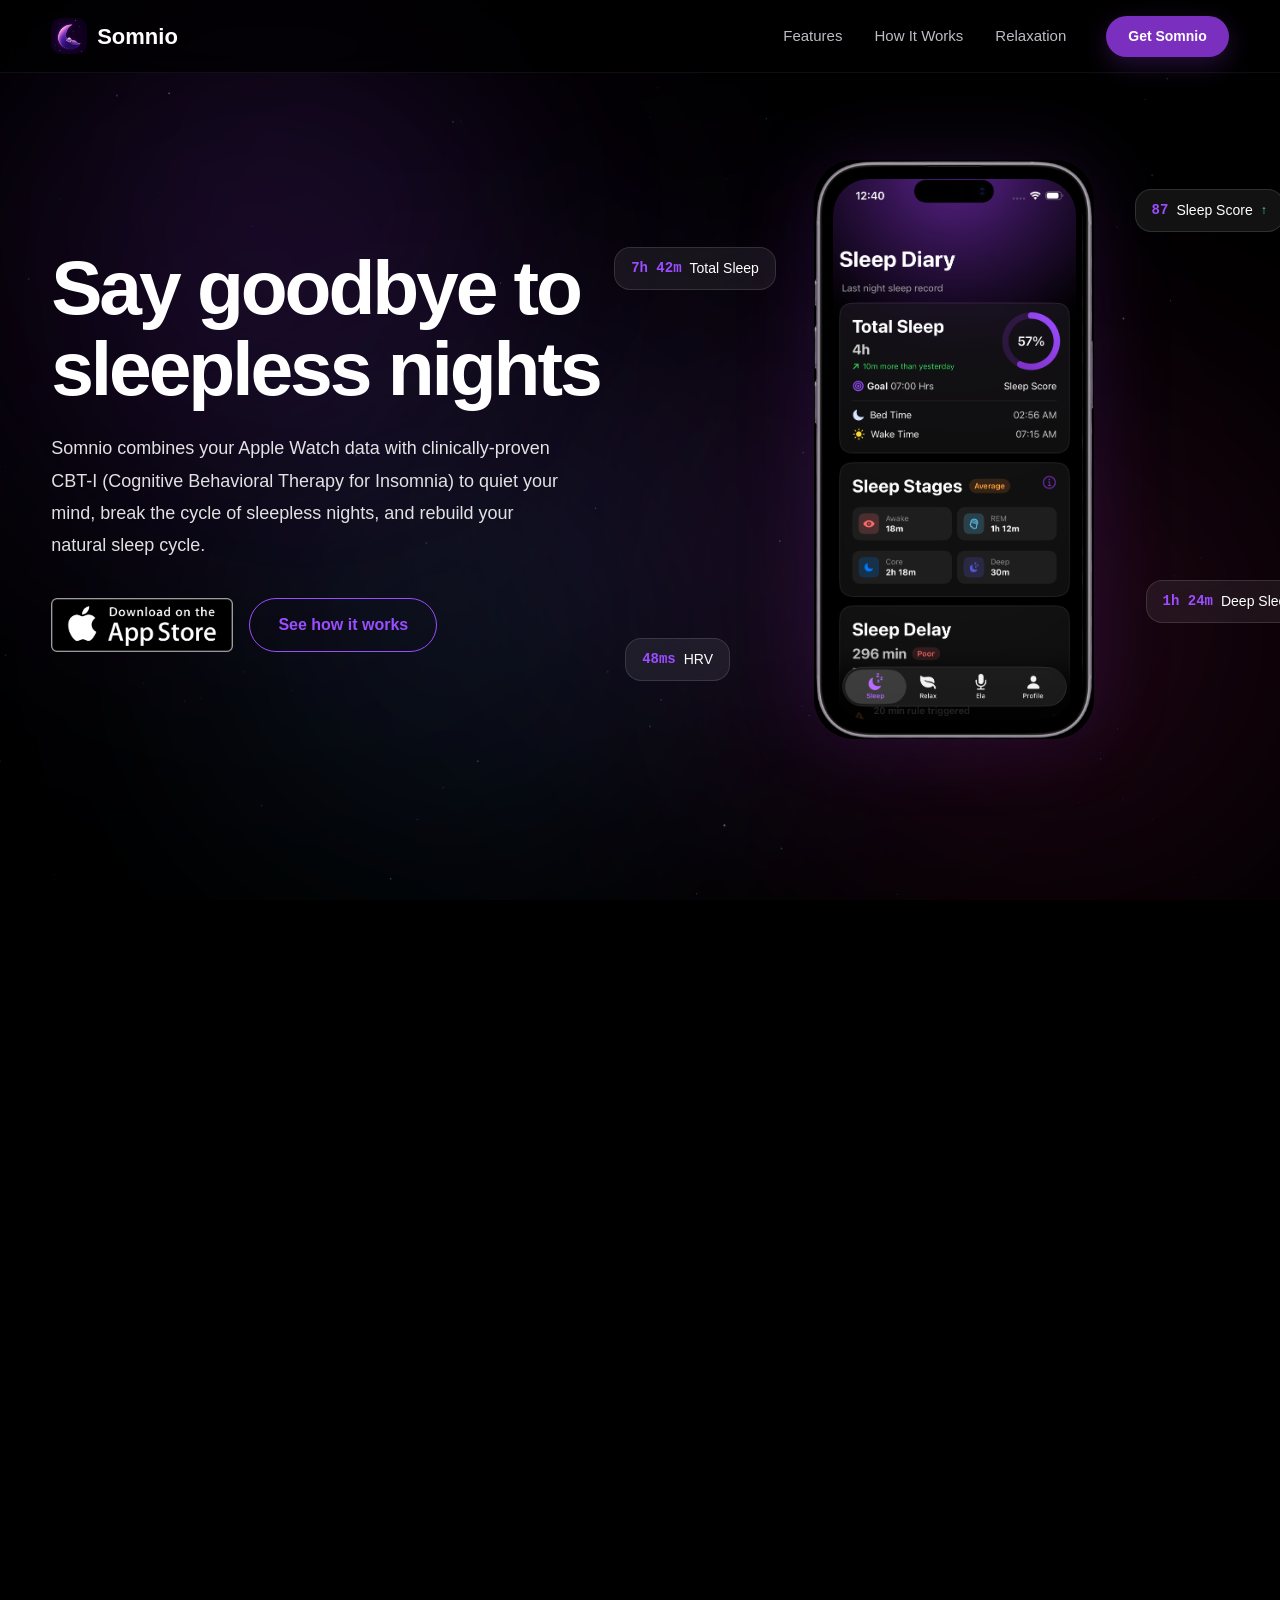
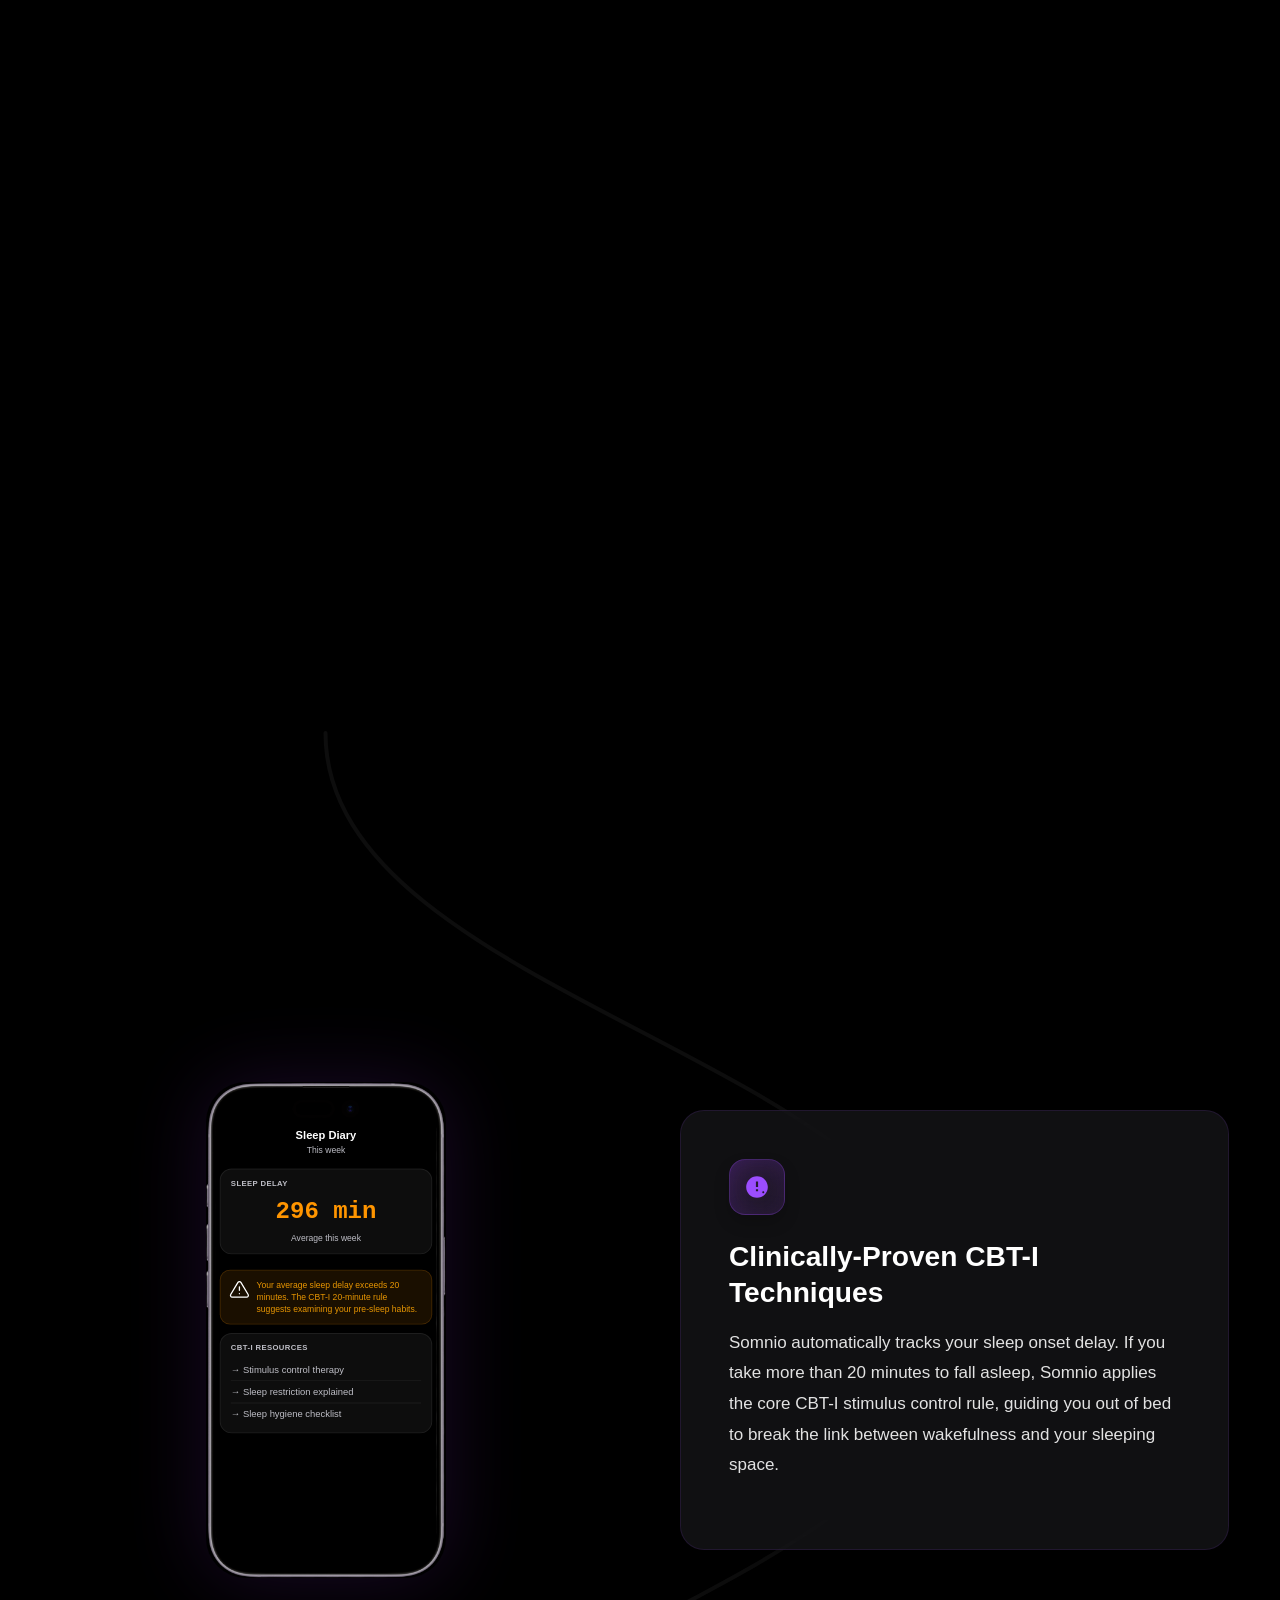
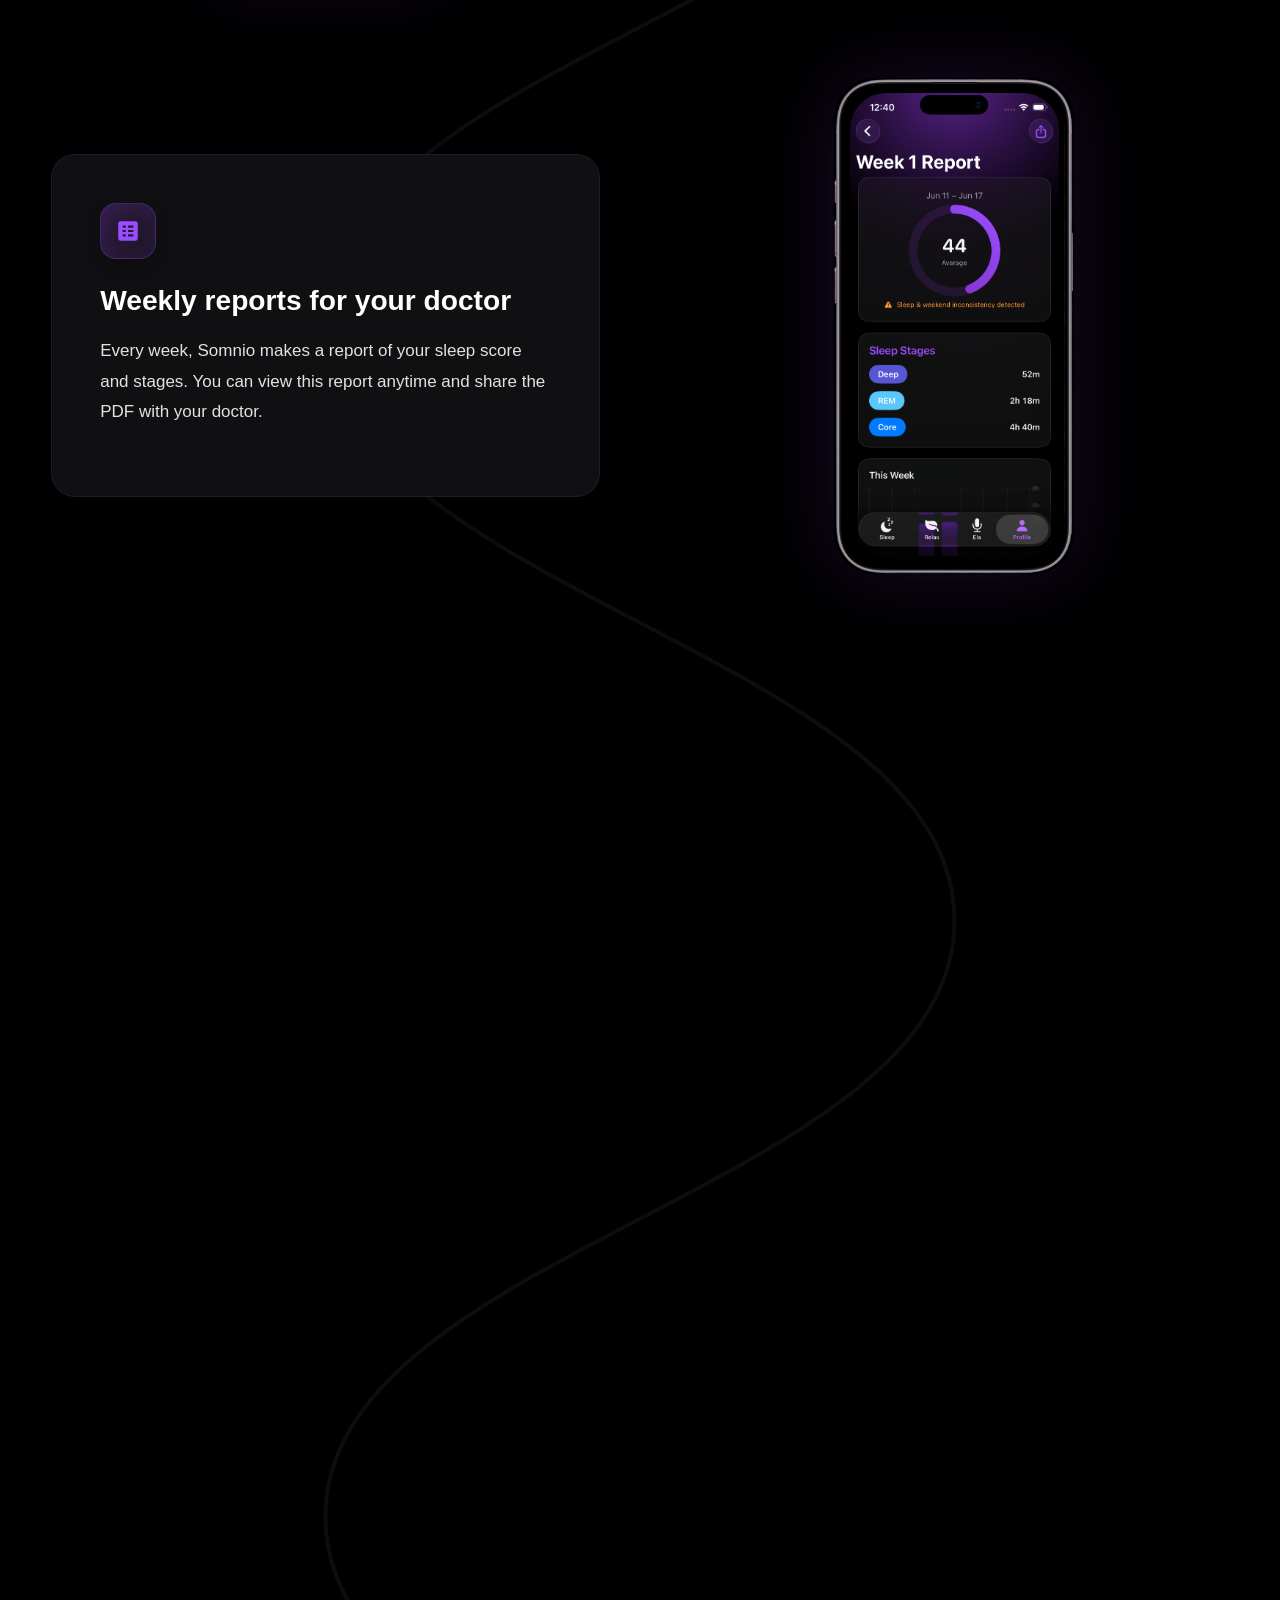
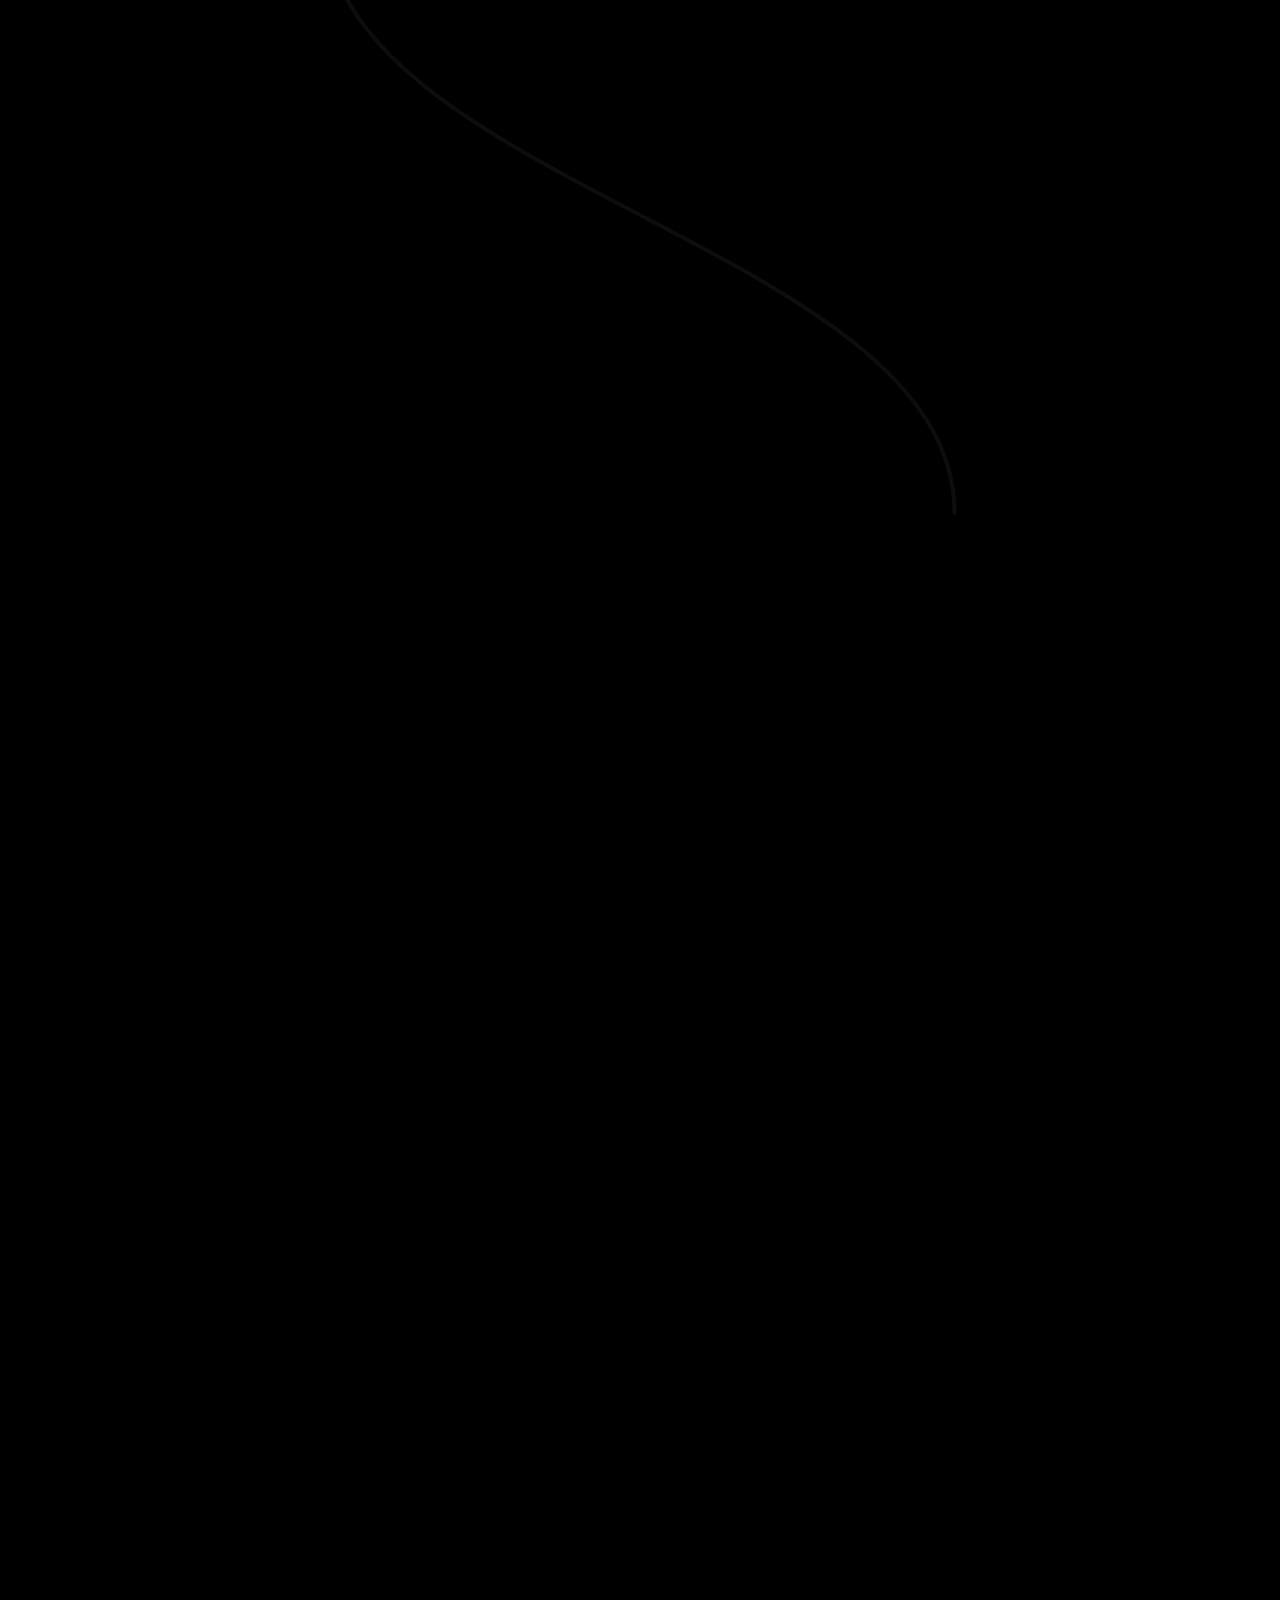
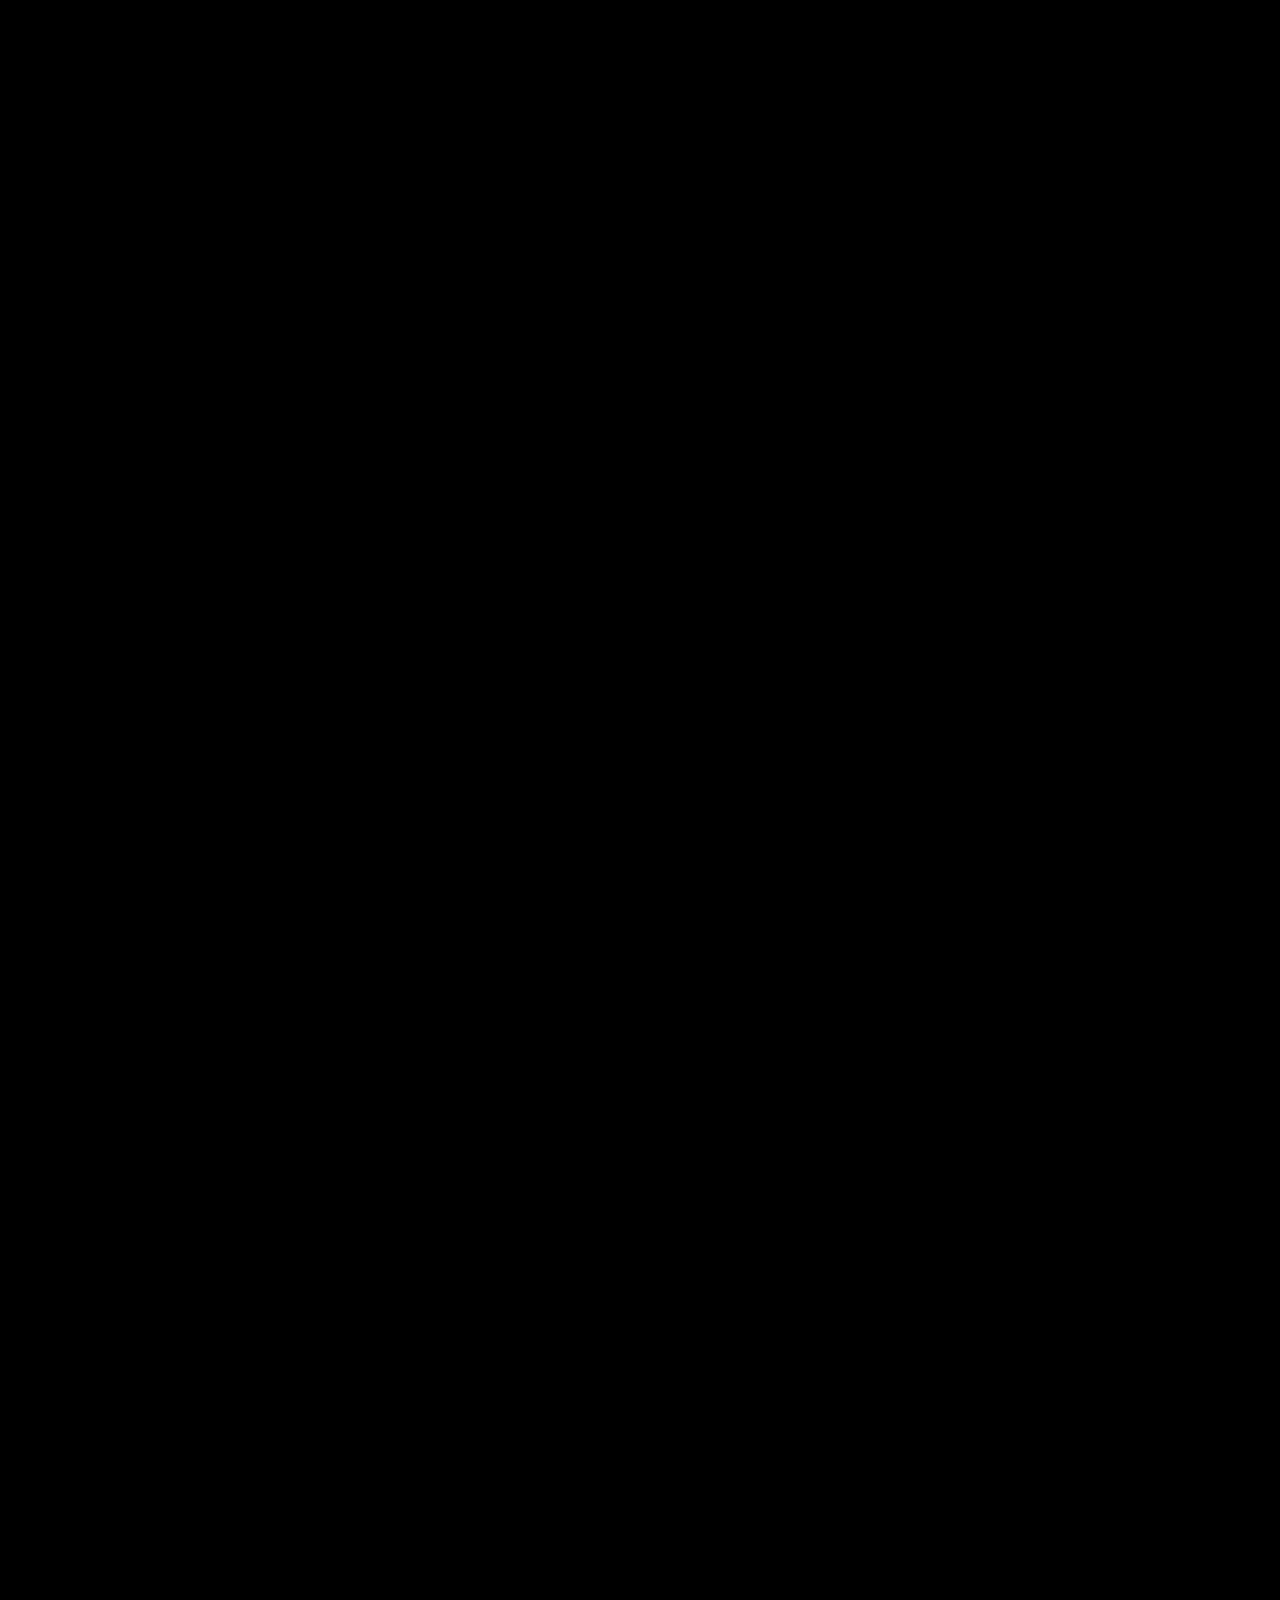
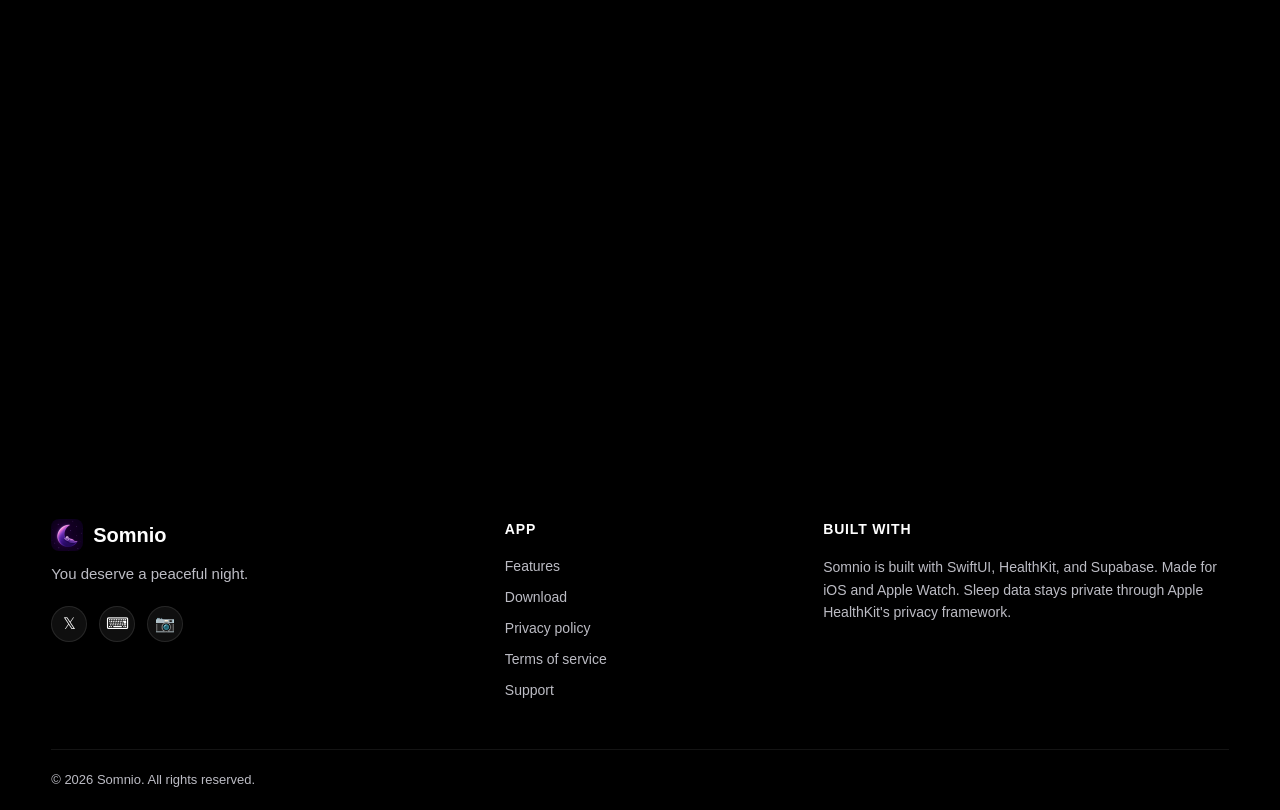
==== commit 55011af5: "Privacy policy and T&C Update" ====
--- a/index.html
+++ b/index.html
@@ -609,8 +609,8 @@
           <div class="footer-links">
             <a href="#features">Features</a>
             <a href="#download">Download</a>
-            <a href="#">Privacy policy</a>
-            <a href="#">Terms of service</a>
+            <a href="privacy.html">Privacy policy</a>
+            <a href="terms.html">Terms of service</a>
             <a href="#">Support</a>
           </div>
         </div>
--- a/styles.css
+++ b/styles.css
@@ -2627,3 +2627,281 @@
     50% { transform: translateY(-25px) rotate(2.5deg) scale(1.35); }
   }
 }
+
+/* ============================================================
+   24. LEGAL PAGES (PRIVACY & TERMS)
+   ============================================================ */
+
+.legal-section {
+  padding: 140px 0 100px;
+}
+
+.legal-header {
+  margin-bottom: 48px;
+  text-align: left;
+}
+
+.legal-header h1 {
+  margin-bottom: 16px;
+  background: linear-gradient(to right, #ffffff, rgba(255, 255, 255, 0.75));
+  -webkit-background-clip: text;
+  -webkit-text-fill-color: transparent;
+}
+
+.legal-header .text-caption {
+  color: var(--somnio-purple-bright);
+}
+
+.legal-layout {
+  display: grid;
+  grid-template-columns: 280px 1fr;
+  gap: 48px;
+  align-items: start;
+}
+
+/* Sticky Sidebar Table of Contents */
+.legal-toc {
+  position: sticky;
+  top: 120px;
+  background: rgba(28, 28, 30, 0.4);
+  backdrop-filter: blur(20px);
+  -webkit-backdrop-filter: blur(20px);
+  border: 0.5px solid rgba(255, 255, 255, 0.08);
+  border-radius: 16px;
+  padding: 24px;
+}
+
+.legal-toc-title {
+  font-family: var(--font-display);
+  font-size: 13px;
+  font-weight: 700;
+  text-transform: uppercase;
+  letter-spacing: 0.1em;
+  color: var(--text-secondary);
+  margin-bottom: 16px;
+  padding-bottom: 12px;
+  border-bottom: 1px solid rgba(255, 255, 255, 0.08);
+}
+
+.legal-toc ul {
+  display: flex;
+  flex-direction: column;
+  gap: 10px;
+}
+
+.legal-toc-link {
+  font-size: 14px;
+  color: var(--text-secondary);
+  transition: all var(--transition-fast);
+  display: block;
+  padding: 8px 16px;
+  border-radius: 8px;
+  border: 1px solid transparent;
+}
+
+.legal-toc-link:hover {
+  color: #fff;
+  background: rgba(255, 255, 255, 0.04);
+  padding-left: 20px;
+}
+
+.legal-toc-link.active {
+  color: #fff;
+  font-weight: 600;
+  background: rgba(155, 77, 255, 0.12);
+  border-color: rgba(155, 77, 255, 0.25);
+  padding-left: 20px;
+}
+
+/* Content Area */
+.legal-content-card {
+  padding: 48px;
+  cursor: default !important;
+}
+
+/* Ensure no hover animation, translate, or highlights on the legal content card */
+.legal-content-card:hover {
+  transform: none !important;
+  background: var(--surface) !important;
+  border-color: var(--surface-border) !important;
+}
+
+.legal-content-card::before {
+  display: none !important;
+}
+
+.legal-content h2 {
+  font-family: var(--font-display);
+  font-size: 24px;
+  font-weight: 700;
+  margin-top: 36px;
+  margin-bottom: 16px;
+  color: #fff;
+  border-bottom: 1px solid rgba(255, 255, 255, 0.05);
+  padding-bottom: 8px;
+}
+
+.legal-content h2:first-of-type {
+  margin-top: 0;
+}
+
+.legal-content h3 {
+  font-family: var(--font-display);
+  font-size: 18px;
+  font-weight: 600;
+  margin-top: 24px;
+  margin-bottom: 12px;
+  color: rgba(255, 255, 255, 0.9);
+}
+
+.legal-content p {
+  font-size: 16px;
+  line-height: 1.75;
+  color: rgba(255, 255, 255, 0.75);
+  margin-bottom: 20px;
+}
+
+.legal-content ul, 
+.legal-content ol {
+  margin-bottom: 24px;
+  padding-left: 20px;
+}
+
+.legal-content ul {
+  list-style-type: disc;
+}
+
+.legal-content ol {
+  list-style-type: decimal;
+}
+
+.legal-content li {
+  font-size: 16px;
+  line-height: 1.75;
+  color: rgba(255, 255, 255, 0.75);
+  margin-bottom: 8px;
+}
+
+.legal-content strong {
+  color: #fff;
+}
+
+.legal-footer {
+  margin-top: 48px;
+  padding-top: 24px;
+  border-top: 1px solid rgba(255, 255, 255, 0.08);
+  font-size: 14px;
+  color: var(--text-secondary);
+}
+
+/* Back navigation button */
+.btn-back {
+  display: inline-flex;
+  align-items: center;
+  gap: 8px;
+  font-family: var(--font-display);
+  font-size: 14px;
+  font-weight: 600;
+  color: var(--text-secondary);
+  border: 1.5px solid rgba(255, 255, 255, 0.1);
+  border-radius: 9999px;
+  padding: 8px 18px;
+  transition: all var(--transition-fast);
+  margin-bottom: 32px;
+  cursor: pointer;
+}
+
+.btn-back:hover {
+  color: #fff;
+  background: rgba(255, 255, 255, 0.05);
+  border-color: rgba(255, 255, 255, 0.25);
+  transform: translateX(-2px);
+}
+
+/* Responsive Styles for Legal Sections */
+@media (max-width: 1023px) {
+  .legal-layout {
+    grid-template-columns: 1fr;
+    gap: 32px;
+  }
+
+  .legal-toc {
+    position: sticky;
+    top: 72px; /* stays directly below fixed navbar */
+    z-index: 900;
+    padding: 12px 4vw;
+    margin: 0 -4vw; /* bleed to screen edge */
+    background: rgba(18, 18, 20, 0.9);
+    backdrop-filter: blur(20px);
+    -webkit-backdrop-filter: blur(20px);
+    border-radius: 0;
+    border-left: none;
+    border-right: none;
+    border-bottom: 1px solid rgba(255, 255, 255, 0.08);
+    overflow-x: auto;
+    -webkit-overflow-scrolling: touch;
+    scrollbar-width: none;
+  }
+
+  .legal-toc::-webkit-scrollbar {
+    display: none;
+  }
+
+  .legal-toc-title {
+    display: none;
+  }
+
+  .legal-toc ul {
+    flex-direction: row;
+    flex-wrap: nowrap;
+    gap: 8px;
+    width: max-content;
+  }
+
+  .legal-toc-link {
+    font-size: 13px;
+    padding: 6px 14px;
+    border-radius: 9999px;
+    background: rgba(255, 255, 255, 0.05);
+    border: 1px solid rgba(255, 255, 255, 0.08);
+  }
+
+  .legal-toc-link:hover {
+    background: rgba(255, 255, 255, 0.1);
+    padding-left: 14px;
+  }
+
+  .legal-toc-link.active {
+    background: var(--somnio-purple-bright);
+    border-color: transparent;
+    padding-left: 14px;
+    box-shadow: 0 4px 12px rgba(155, 77, 255, 0.35);
+  }
+}
+
+@media (max-width: 767px) {
+  .legal-section {
+    padding: 100px 0 60px;
+  }
+
+  .legal-content-card {
+    padding: 24px;
+  }
+
+  .legal-content h2 {
+    font-size: 20px;
+    margin-top: 28px;
+  }
+
+  .legal-content h3 {
+    font-size: 16px;
+    margin-top: 20px;
+  }
+
+  .legal-content p, 
+  .legal-content li {
+    font-size: 15px;
+    line-height: 1.65;
+  }
+}
+
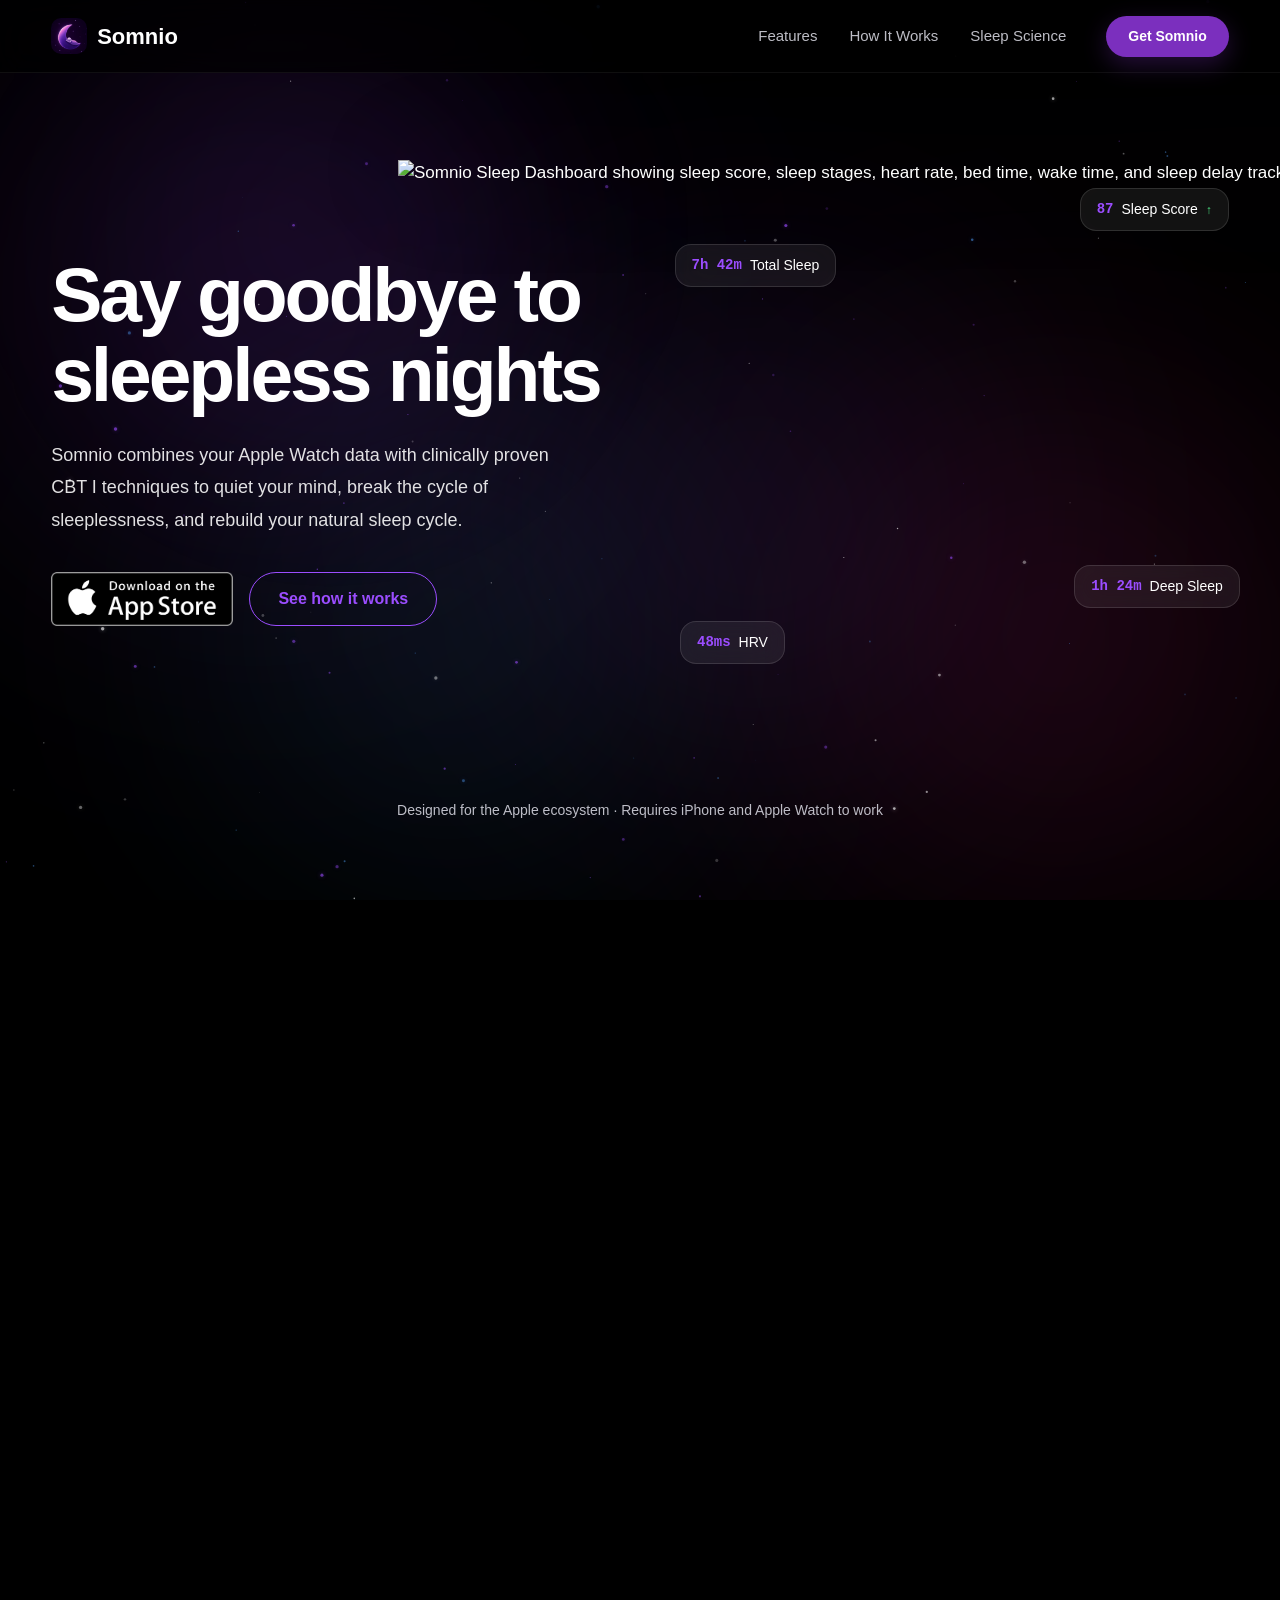
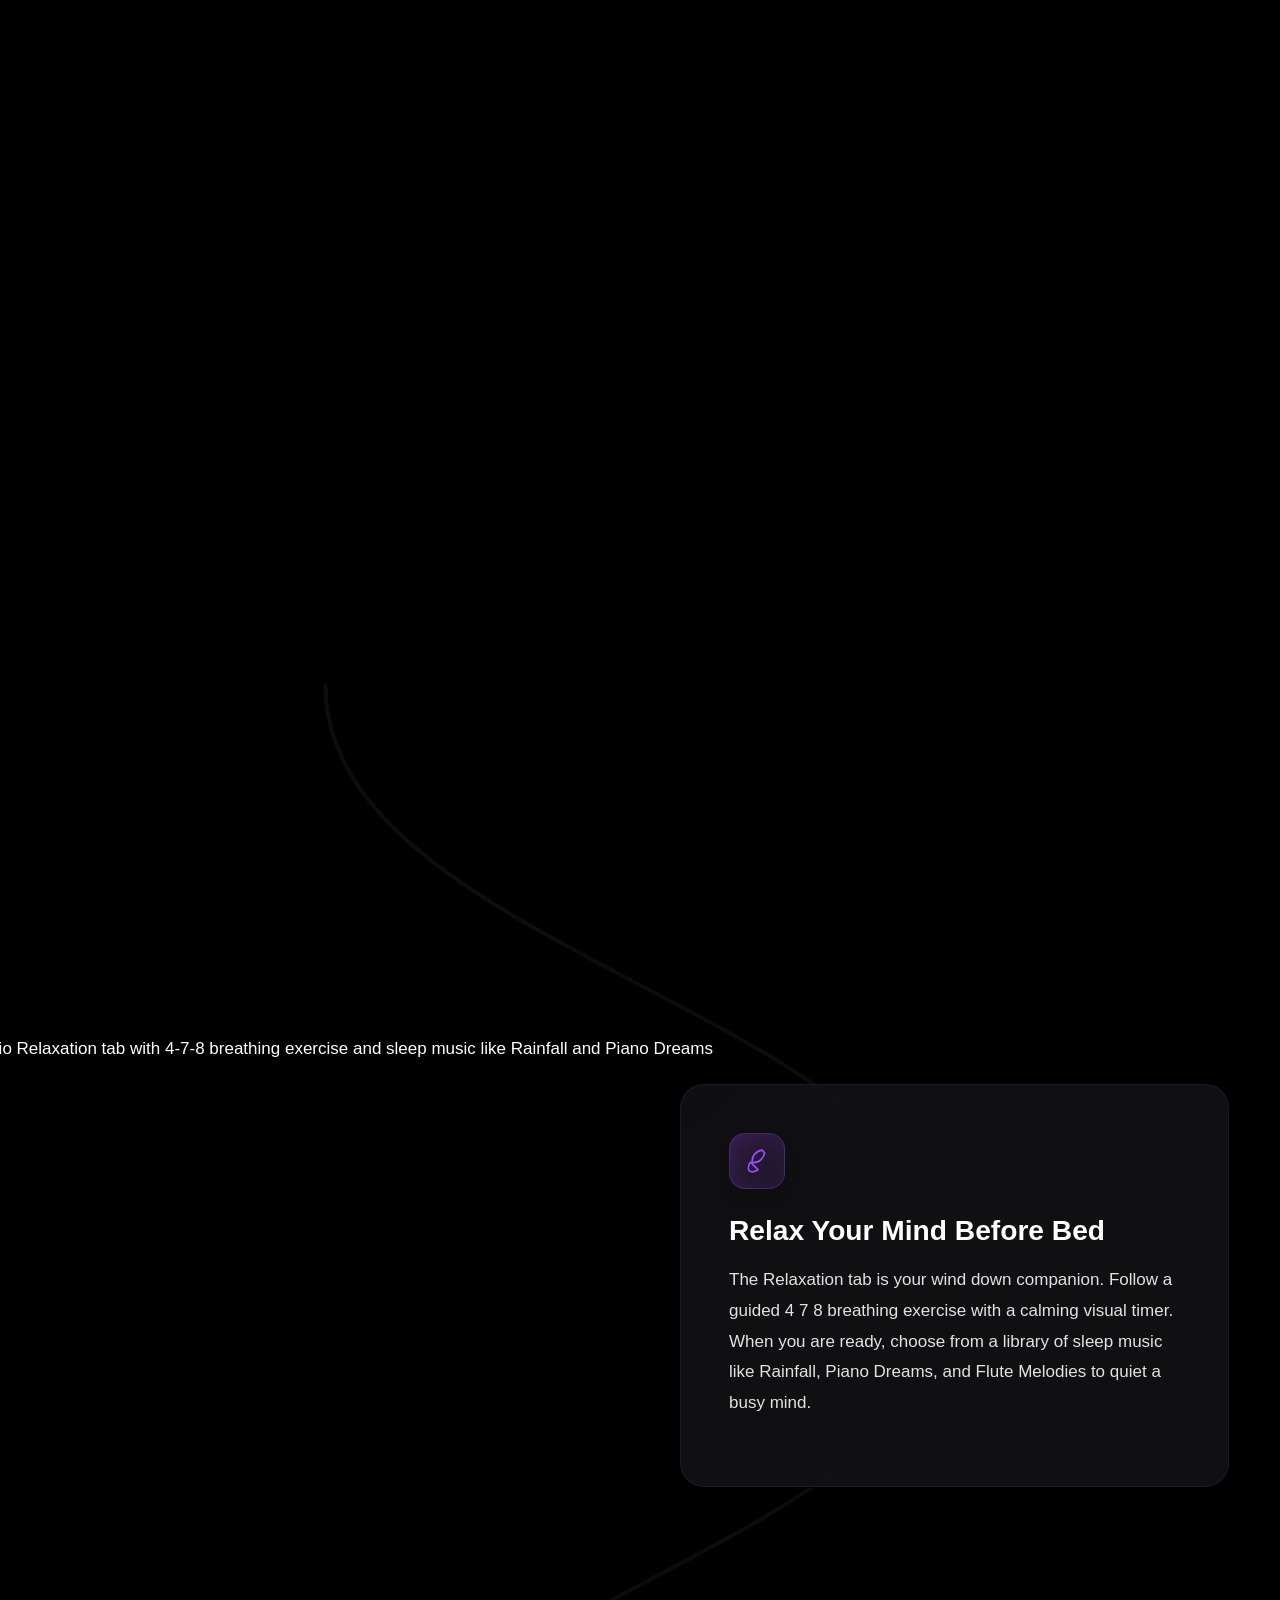
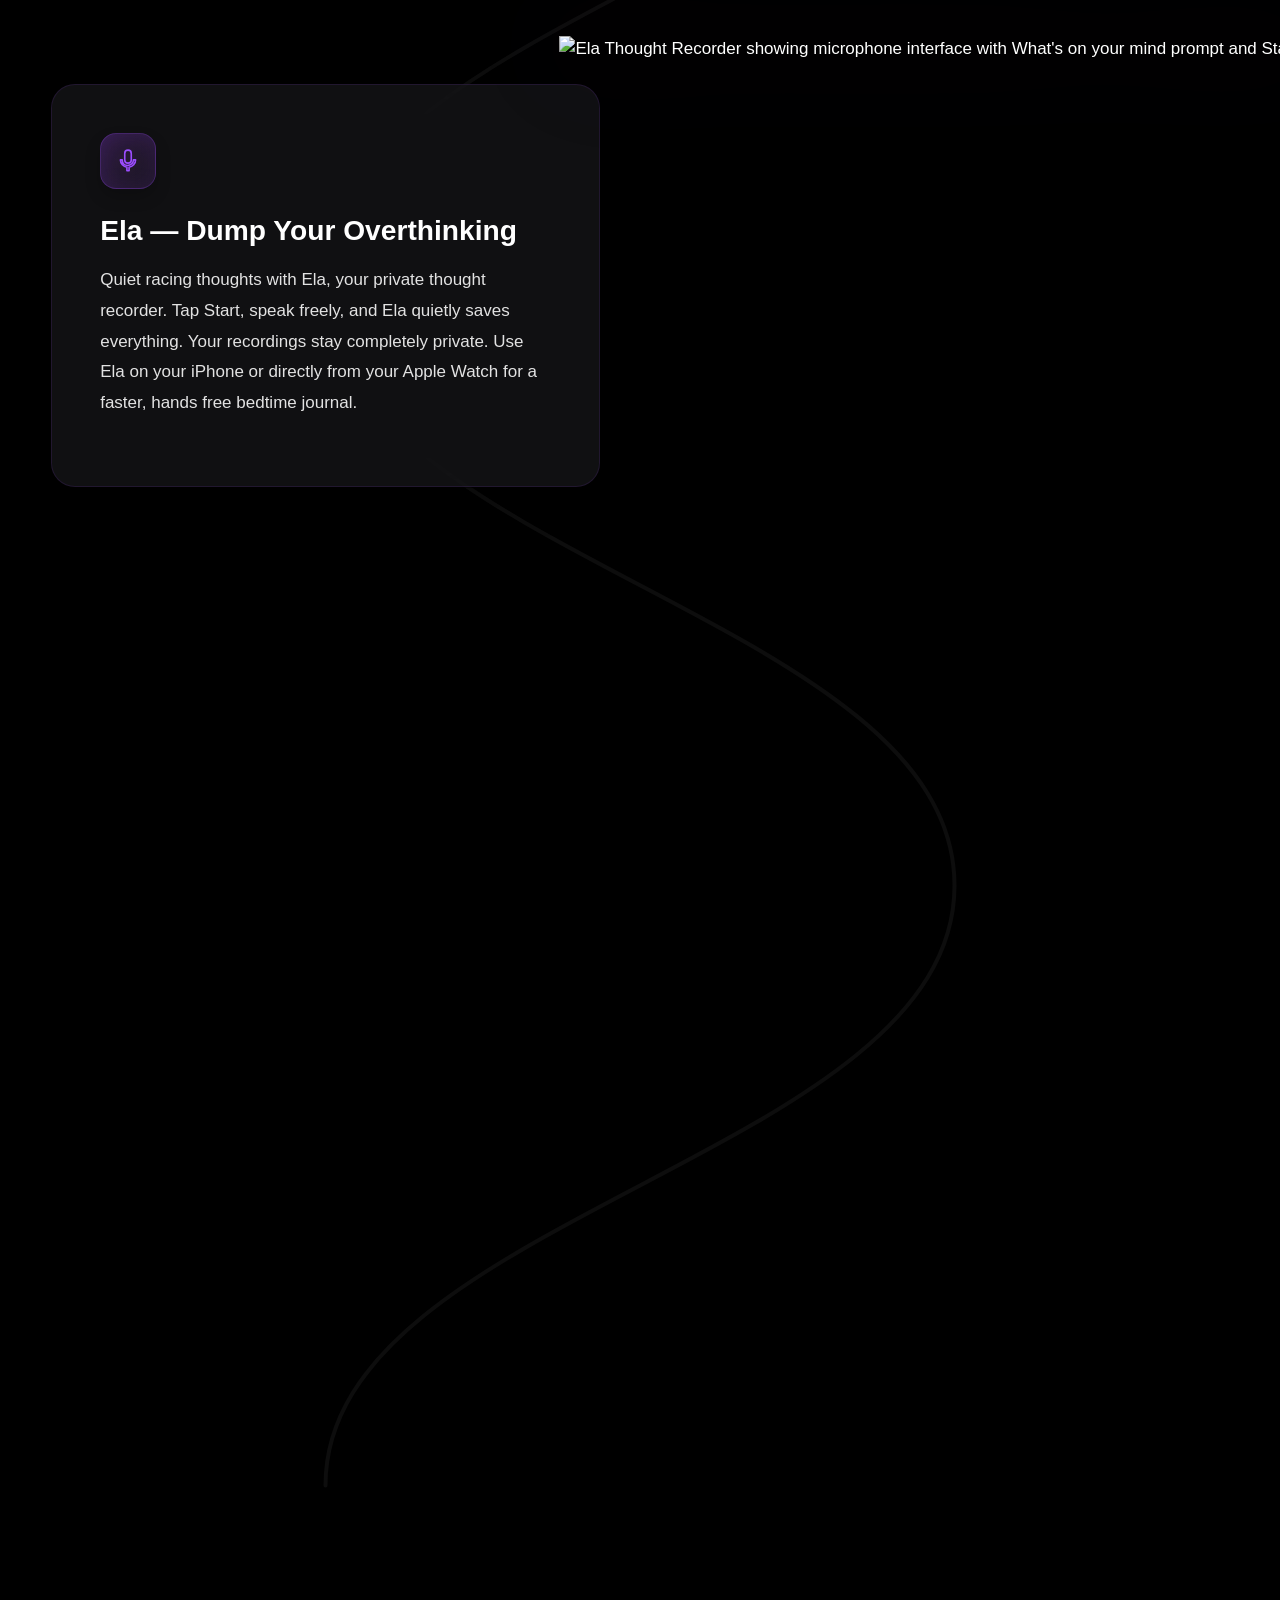
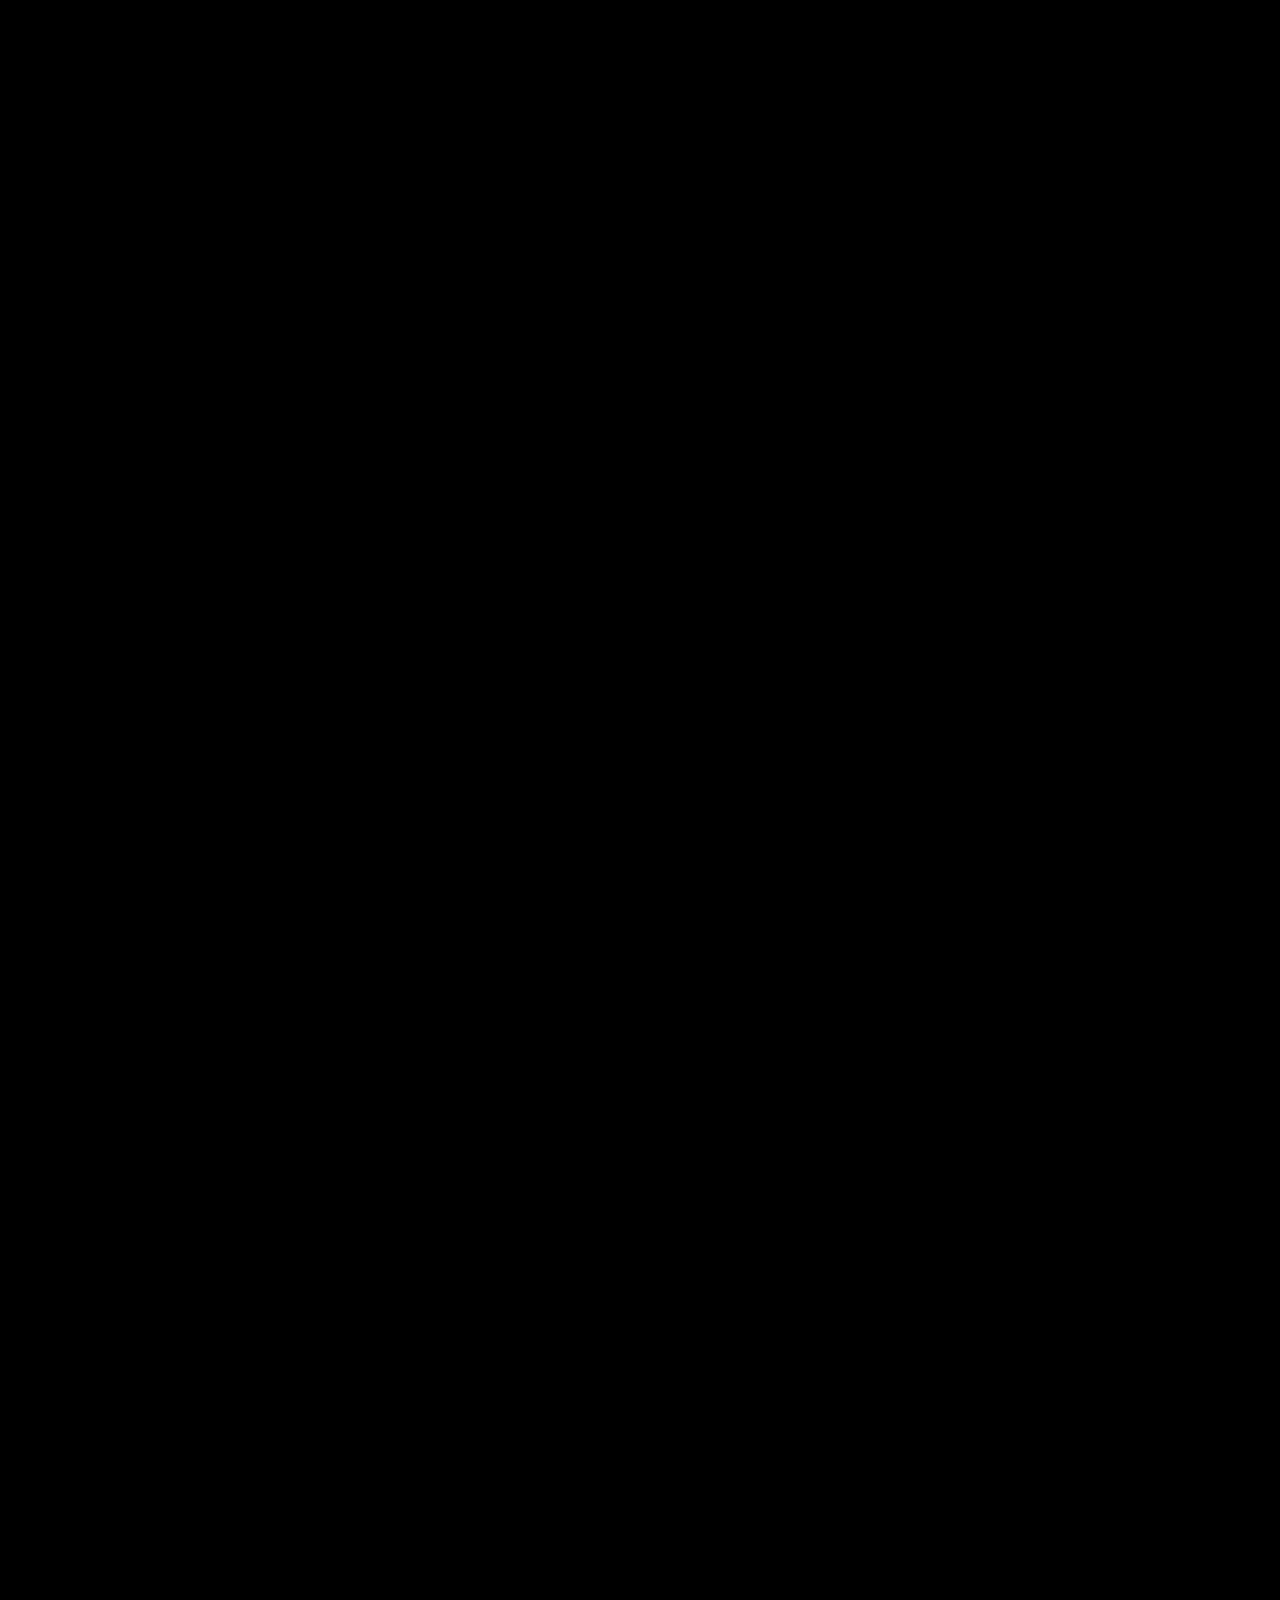
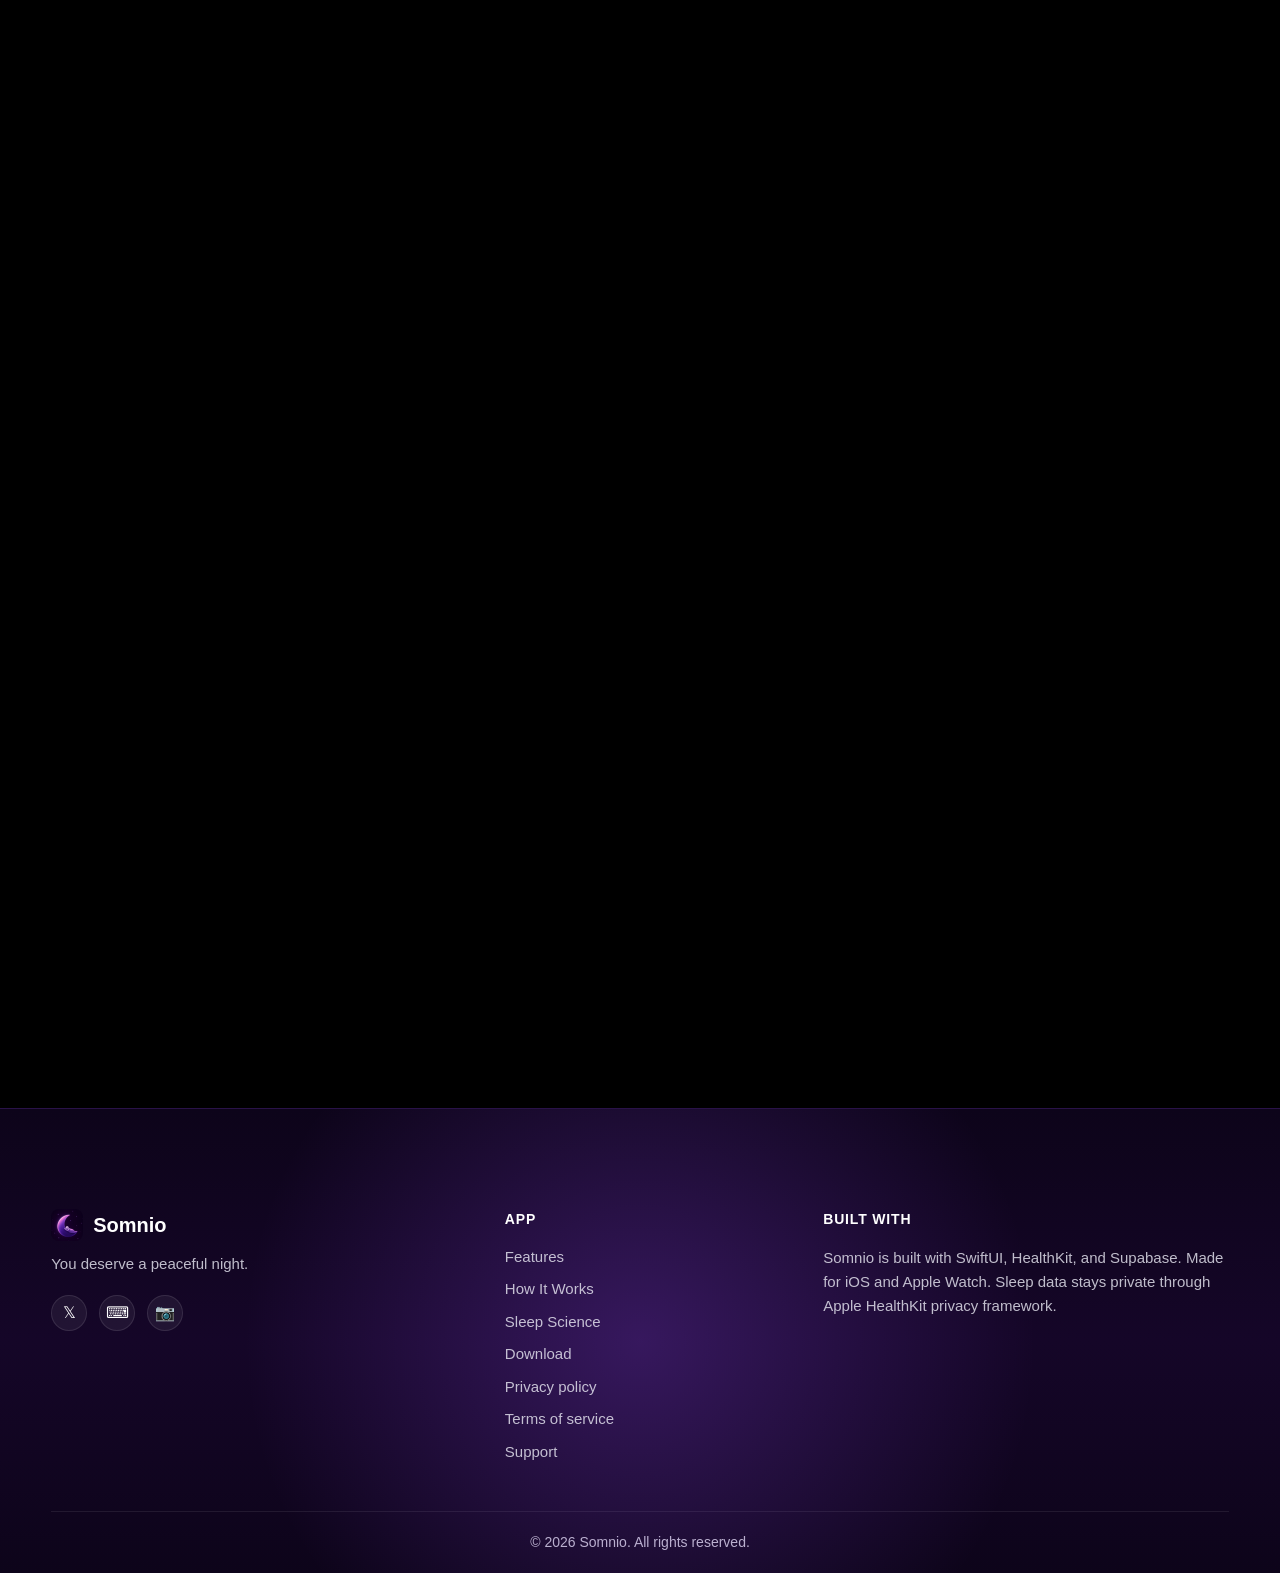
==== commit 9de22e7d: "Updated UI of the app" ====
--- a/index.html
+++ b/index.html
@@ -13,7 +13,7 @@
   <meta property="og:description"
     content="Quiet your mind and relearn how to sleep. Somnio uses your Apple Watch and evidence-based CBT-I to treat chronic insomnia without pills.">
   <meta property="og:type" content="website">
-  <meta property="og:image" content="resource/Dashboard.PNG">
+  <meta property="og:image" content="resource/Dashboard.png">
 
   <!-- Apple -->
   <meta name="apple-itunes-app" content="app-id=6472289456">
@@ -52,7 +52,7 @@
       <div class="nav-links" id="navLinks">
         <a href="#features" id="nav-link-features">Features</a>
         <a href="#how-it-works" id="nav-link-how">How It Works</a>
-        <a href="#relaxation" id="nav-link-relax">Relaxation</a>
+        <a href="#articles" id="nav-link-articles">Sleep Science</a>
         <a href="#download" class="nav-cta" id="nav-link-download">
           <span class="btn btn-primary" style="padding: 10px 22px; font-size: 14px;">Get Somnio</span>
         </a>
@@ -71,7 +71,7 @@
   <div class="mobile-nav" id="mobileNav">
     <a href="#features" id="mob-link-features">Features</a>
     <a href="#how-it-works" id="mob-link-how">How It Works</a>
-    <a href="#relaxation" id="mob-link-relax">Relaxation</a>
+    <a href="#articles" id="mob-link-articles">Sleep Science</a>
     <a href="#download" class="btn btn-primary" id="mob-link-download">Get Somnio</a>
   </div>
 
@@ -85,9 +85,7 @@
           <div class="hero-text">
             <h1 class="heading-hero reveal" id="hero-title" style="transition-delay: 150ms;">Say goodbye to<br>sleepless
               nights</h1>
-            <p class="text-body reveal" id="hero-subheadline" style="transition-delay: 250ms;">Somnio combines your
-              Apple Watch data with clinically-proven CBT-I (Cognitive Behavioral Therapy for Insomnia) to quiet your
-              mind, break the cycle of sleepless nights, and rebuild your natural sleep cycle.</p>
+            <p class="text-body reveal" id="hero-subheadline" style="transition-delay: 250ms;">Somnio combines your Apple Watch data with clinically proven CBT I techniques to quiet your mind, break the cycle of sleeplessness, and rebuild your natural sleep cycle.</p>
             <div class="hero-ctas reveal" style="transition-delay: 350ms;">
               <a href="#download" class="app-store-badge" aria-label="Download Somnio on the App Store"
                 id="hero-cta-primary">
@@ -113,10 +111,10 @@
             </div>
 
             <!-- iPhone Mockup — Real Dashboard Screenshot -->
-            <div class="phone-frame phone-frame-screenshot" id="hero-phone-frame">
-              <img src="resource/Dashboard.PNG"
-                alt="Somnio Sleep Dashboard showing sleep score, sleep stages hypnogram, heart rate, HRV, and sleep delay tracking"
-                class="phone-screenshot" loading="lazy">
+            <div class="phone-frame phone-frame-real-mockup" id="hero-phone-frame">
+              <img src="resource/Dashboard.png"
+                alt="Somnio Sleep Dashboard showing sleep score, sleep stages, heart rate, bed time, wake time, and sleep delay tracking based on CBT I guidelines"
+                class="phone-mockup-img" loading="lazy">
             </div>
           </div>
         </div>
@@ -124,13 +122,7 @@
         <!-- Social Proof Bar -->
         <div class="social-proof reveal" id="hero-social-proof" style="transition-delay: 600ms;">
           <div class="social-proof-inner">
-            <span>Apple Watch</span>
-            <span class="dot" aria-hidden="true"></span>
-            <span>Apple Health</span>
-            <span class="dot" aria-hidden="true"></span>
-            <span>Supabase-powered</span>
-            <span class="dot" aria-hidden="true"></span>
-            <span>Built with SwiftUI</span>
+            <span>Designed for the Apple ecosystem · Requires iPhone and Apple Watch to work</span>
           </div>
         </div>
       </div>
@@ -144,10 +136,7 @@
       <div class="container">
         <div class="section-header reveal">
           <h2 class="heading-section" id="problem-title">Break the cycle of bedtime dread.</h2>
-          <p class="text-body" id="problem-desc">Insomnia isn't just about being tired. It's the frustration of staring
-            at the ceiling, the anxiety of watching the clock, and the exhaustion of trying too hard to sleep. Somnio
-            uses your Apple Watch and evidence-based CBT-I methods to help you rebuild your relationship with sleep—no
-            pills, no empty promises.</p>
+          <p class="text-body" id="problem-desc">Insomnia is frustrating and exhausting. Somnio uses your Apple Watch and evidence based CBT I methods to help you rebuild your relationship with sleep without pills or empty promises.</p>
         </div>
 
         <div class="pain-stats reveal-children" id="problem-stats-grid">
@@ -218,218 +207,103 @@
           <h2 class="heading-section" id="features-section-title">Everything you need to understand your sleep.</h2>
         </div>
 
-        <!-- Feature 1 — Sleep Dashboard -->
+        <!-- Feature 1 — Sleep Dashboard (Sleep Tab) -->
         <div class="feature-row reveal" id="feat-row-dashboard">
           <div class="feature-info">
             <div class="feature-icon" aria-hidden="true">
-              <svg width="26" height="26" viewBox="0 0 24 24" fill="currentColor"
-                style="color: var(--somnio-purple-bright);">
-                <path
-                  d="M12 2.25a.75.75 0 0 1 .75.75v1.5a.75.75 0 0 1-1.5 0V3a.75.75 0 0 1 .75-.75zM9.5 4a1 1 0 0 0-1 1v1.5c0 .35-.15.65-.4.85l-1.1 1c-.35.3-.5.7-.5 1.15a3 3 0 0 0 6 0c0-.45-.15-.85-.5-1.15l-1.1-1a1.2 1.2 0 0 1-.4-.85V5a1 1 0 0 0-1-1zm8 2.5a.75.75 0 0 1 .75.75v1a.75.75 0 0 1-1.5 0v-1a.75.75 0 0 1 .75-.75zM12 21.75a9.75 9.75 0 1 1 6.89-16.64.75.75 0 0 1-1.06 1.06 8.25 8.25 0 1 0-11.66 11.66.75.75 0 0 1 1.06 1.06A9.71 9.71 0 0 1 12 21.75zm3.5-9.25a2.25 2.25 0 1 1 0-4.5 2.25 2.25 0 0 1 0 4.5z" />
-              </svg>
-            </div>
-            <h3 class="heading-feature" id="feat-title-dashboard">See your sleep</h3>
-            <p class="text-body" id="feat-desc-dashboard">Somnio gets data from your Apple Watch. Every morning, check
-              your sleep score, total sleep, and sleep stages. It also tracks how long it takes you to fall asleep.</p>
-
+              <svg width="26" height="26" viewBox="0 0 24 24" fill="none" stroke="currentColor" stroke-width="1.5"
+                stroke-linecap="round" stroke-linejoin="round" style="color: var(--somnio-purple-bright);">
+                <path d="M12 3a6 6 0 0 0 9 9 9 9 0 1 1-9-9Z" />
+              </svg>
+            </div>
+            <h3 class="heading-feature" id="feat-title-dashboard">Your Sleep Diary, Decoded</h3>
+            <p class="text-body" id="feat-desc-dashboard">Wake up to a complete picture of your night. The Sleep tab pulls total sleep duration, sleep score, bed time, wake time, and sleep stages directly from your Apple Watch. Every metric is analysed according to CBT I guidelines to help you understand your recovery.</p>
           </div>
           <div class="feature-visual">
-            <div class="phone-frame phone-frame-screenshot" id="mock-phone-dashboard">
-              <img src="resource/Dashboard.PNG" alt="Somnio Sleep Dashboard" class="phone-screenshot" loading="lazy">
-            </div>
-          </div>
-        </div>
-
-        <!-- Feature 2 — Sleep Diary + CBT-I -->
-        <div class="feature-row reverse reveal" id="feat-row-cbti">
+            <div class="phone-frame phone-frame-real-mockup" id="mock-phone-dashboard">
+              <img src="resource/Dashboard.png" alt="Somnio Sleep Tab showing sleep diary with total sleep, sleep score, bed time, wake time, and sleep stages breakdown" class="phone-mockup-img" loading="lazy">
+            </div>
+          </div>
+        </div>
+
+        <!-- Feature 2 — Relaxation Tab -->
+        <div class="feature-row reverse reveal" id="feat-row-relaxation">
           <div class="feature-info">
             <div class="feature-icon" aria-hidden="true">
-              <svg width="26" height="26" viewBox="0 0 24 24" fill="currentColor"
-                style="color: var(--somnio-purple-bright);">
-                <path
-                  d="M12 2C6.5 2 2 6.5 2 12s4.5 10 10 10 10-4.5 10-10S17.5 2 12 2zm1 14h-2v-2h2v2zm0-4h-2V7h2v5zm4.8 5.7c-.5 0-.9-.4-.9-.9s.4-.9.9-.9.9.4.9.9-.4.9-.9.9z" />
-              </svg>
-            </div>
-            <h3 class="heading-feature" id="feat-title-cbti">Clinically-Proven CBT-I Techniques</h3>
-            <p class="text-body" id="feat-desc-cbti">Somnio automatically tracks your sleep onset delay. If you take
-              more than 20 minutes to fall asleep, Somnio applies the core CBT-I stimulus control rule, guiding you out
-              of bed to break the link between wakefulness and your sleeping space.</p>
+              <svg width="26" height="26" viewBox="0 0 24 24" fill="none" stroke="currentColor" stroke-width="1.5"
+                stroke-linecap="round" stroke-linejoin="round" style="color: var(--somnio-purple-bright);">
+                <path d="M17 2s-3.5 0-7 3.5C8 7.5 7.5 10.5 7.5 12.5c0 .5.5 1 1 1 2 0 5-.5 7-2.5C19 7.5 19 4 19 4s-1 0-2-2z" />
+                <path d="M6 13c-1.5 1.5-2 3.5-2 5.5 0 2 1.5 3.5 3.5 3.5 2 0 4-.5 5.5-2L6 13z" />
+              </svg>
+            </div>
+            <h3 class="heading-feature" id="feat-title-relaxation">Relax Your Mind Before Bed</h3>
+            <p class="text-body" id="feat-desc-relaxation">The Relaxation tab is your wind down companion. Follow a guided 4 7 8 breathing exercise with a calming visual timer. When you are ready, choose from a library of sleep music like Rainfall, Piano Dreams, and Flute Melodies to quiet a busy mind.</p>
           </div>
           <div class="feature-visual">
-            <div class="phone-frame" id="mock-phone-cbti">
-              <div class="phone-screen screen-cbti">
-                <div class="screen-header">
-                  <div class="screen-title">Sleep Diary</div>
-                  <div class="screen-date">This week</div>
-                </div>
-                <div class="screen-card">
-                  <div class="screen-card-title">Sleep delay</div>
-                  <div style="text-align:center;">
-                    <div style="font-family:var(--font-mono); font-size:28px; font-weight:700; color:#FF9500;">296 min
-                    </div>
-                    <div style="font-size:10px; color:var(--text-secondary); margin-top:2px;">Average this week</div>
-                  </div>
-                </div>
-                <div class="cbti-warning">
-                  <div class="cbti-icon"><svg width="24" height="24" viewBox="0 0 24 24" fill="none"
-                      stroke="currentColor" stroke-width="1.5" stroke-linecap="round" stroke-linejoin="round">
-                      <path
-                        d="M10.29 3.86L1.82 18a2 2 0 0 0 1.71 3h16.94a2 2 0 0 0 1.71-3L13.71 3.86a2 2 0 0 0-3.42 0z">
-                      </path>
-                      <line x1="12" y1="9" x2="12" y2="13"></line>
-                      <line x1="12" y1="17" x2="12.01" y2="17"></line>
-                    </svg></div>
-                  <div class="cbti-text">Your average sleep delay exceeds 20 minutes. The CBT-I 20-minute rule suggests
-                    examining your pre-sleep habits.</div>
-                </div>
-                <div class="screen-card">
-                  <div class="screen-card-title">CBT-I resources</div>
-                  <div style="font-size:11px; color:var(--text-secondary); line-height:1.5;">
-                    <div style="padding:4px 0; border-bottom:1px solid rgba(255,255,255,0.06);">→ Stimulus control
-                      therapy</div>
-                    <div style="padding:4px 0; border-bottom:1px solid rgba(255,255,255,0.06);">→ Sleep restriction
-                      explained</div>
-                    <div style="padding:4px 0;">→ Sleep hygiene checklist</div>
-                  </div>
-                </div>
-              </div>
-            </div>
-          </div>
-        </div>
-
-        <!-- Feature 3 — Weekly PDF Reports -->
-        <div class="feature-row reveal" id="feat-row-pdf">
+            <div class="phone-frame phone-frame-real-mockup" id="mock-phone-relaxation">
+              <img src="resource/Realaxation.png" alt="Somnio Relaxation tab with 4-7-8 breathing exercise and sleep music like Rainfall and Piano Dreams" class="phone-mockup-img" loading="lazy">
+            </div>
+          </div>
+        </div>
+
+        <!-- Feature 3 — Ela (Thought Recorder) -->
+        <div class="feature-row reveal" id="feat-row-ela">
           <div class="feature-info">
             <div class="feature-icon" aria-hidden="true">
-              <svg width="26" height="26" viewBox="0 0 24 24" fill="currentColor"
-                style="color: var(--somnio-purple-bright);">
-                <path
-                  d="M19 3H5c-1.1 0-2 .9-2 2v14c0 1.1.9 2 2 2h14c1.1 0 2-.9 2-2V5c0-1.1-.9-2-2-2zm-9 14H7v-2h3v2zm0-4H7v-2h3v2zm0-4H7V7h3v2zm7 8h-5v-2h5v2zm0-4h-5v-2h5v2zm0-4h-5V7h5v2z" />
-              </svg>
-            </div>
-            <h3 class="heading-feature" id="feat-title-pdf">Weekly reports for your doctor</h3>
-            <p class="text-body" id="feat-desc-pdf">Every week, Somnio makes a report of your sleep score and stages.
-              You can view this report anytime and share the PDF with your doctor.</p>
+              <svg width="26" height="26" viewBox="0 0 24 24" fill="none" stroke="currentColor" stroke-width="1.5"
+                stroke-linecap="round" stroke-linejoin="round" style="color: var(--somnio-purple-bright);">
+                <path d="M12 14c1.66 0 3-1.34 3-3V5c0-1.66-1.34-3-3-3S9 3.34 9 5v6c0 1.66 1.34 3 3 3z" />
+                <path d="M17 11c0 3-2.54 5.1-5.3 5.1S6.7 14 6.7 11H5c0 3.41 2.72 6.23 6 6.72V21h2v-3.28c3.28-.48 6-3.3 6-6.72h-1.7z" />
+              </svg>
+            </div>
+            <h3 class="heading-feature" id="feat-title-ela">Ela — Dump Your Overthinking</h3>
+            <p class="text-body" id="feat-desc-ela">Quiet racing thoughts with Ela, your private thought recorder. Tap Start, speak freely, and Ela quietly saves everything. Your recordings stay completely private. Use Ela on your iPhone or directly from your Apple Watch for a faster, hands free bedtime journal.</p>
           </div>
           <div class="feature-visual">
-            <div class="phone-frame phone-frame-screenshot" id="mock-phone-pdf">
-              <img src="resource/Weekly Reports.PNG" alt="Somnio Week 1 Report" class="phone-screenshot" loading="lazy">
-            </div>
-          </div>
-        </div>
-
-        <!-- Feature 4 — Ela AI -->
-        <div class="feature-row reverse reveal" id="ela-feature">
+            <div class="phone-frame phone-frame-real-mockup" id="mock-phone-ela">
+              <img src="resource/Ela.png" alt="Ela Thought Recorder showing microphone interface with What's on your mind prompt and Start button" class="phone-mockup-img" loading="lazy">
+            </div>
+          </div>
+        </div>
+
+        <!-- Feature 4 — Progress -->
+        <div class="feature-row reverse reveal" id="feat-row-progress">
           <div class="feature-info">
             <div class="feature-icon" aria-hidden="true">
-              <svg width="26" height="26" viewBox="0 0 24 24" fill="currentColor"
-                style="color: var(--somnio-purple-bright);">
-                <path
-                  d="M12 14c1.66 0 3-1.34 3-3V5c0-1.66-1.34-3-3-3S9 3.34 9 5v6c0 1.66 1.34 3 3 3zm5.3-3c0 3-2.54 5.1-5.3 5.1S6.7 14 6.7 11H5c0 3.41 2.72 6.23 6 6.72V21h2v-3.28c3.28-.48 6-3.3 6-6.72h-1.7z" />
-              </svg>
-            </div>
-            <h3 class="heading-feature" id="feat-title-ela">Ela — Quiet Your Racing Mind</h3>
-            <p class="text-body" id="feat-desc-ela">Bedtime anxiety and somatic arousal keep your brain on high alert.
-              Ela acts as a digital thought-dumping diary. Speak your worries freely before bed to process them, reduce
-              cognitive arousal, and clear a path for sleep.</p>
+              <svg width="26" height="26" viewBox="0 0 24 24" fill="none" stroke="currentColor" stroke-width="1.5"
+                stroke-linecap="round" stroke-linejoin="round" style="color: var(--somnio-purple-bright);">
+                <path d="M3 3v18h18" />
+                <path d="m19 9-5 5-4-4-3 3" />
+              </svg>
+            </div>
+            <h3 class="heading-feature" id="feat-title-progress">Track Your Sleep Progress</h3>
+            <p class="text-body" id="feat-desc-progress">Track your sleep journey over time. The Progress tab maps nights tracked, average sleep score, and average sleep duration in a clear trend chart. Somnio shows whether your sleep is improving so you always know where you stand.</p>
           </div>
           <div class="feature-visual">
-            <div class="phone-frame phone-frame-screenshot" id="mock-phone-ela">
-              <img src="resource/Ela.PNG" alt="Ela Thought Recorder" class="phone-screenshot" loading="lazy">
-            </div>
-          </div>
-        </div>
-
-        <!-- Feature 5 — Relaxation -->
-        <div class="feature-row reveal" id="relaxation">
+            <div class="phone-frame phone-frame-real-mockup" id="mock-phone-progress">
+              <img src="resource/Progress.png" alt="Somnio Progress tab showing sleep journey with nights tracked, average score, sleep score trend chart, and week by week breakdown" class="phone-mockup-img" loading="lazy">
+            </div>
+          </div>
+        </div>
+
+        <!-- Feature 5 — Weekly Reports -->
+        <div class="feature-row reveal" id="feat-row-reports">
           <div class="feature-info">
             <div class="feature-icon" aria-hidden="true">
-              <svg width="26" height="26" viewBox="0 0 24 24" fill="currentColor"
-                style="color: var(--somnio-purple-bright);">
-                <path
-                  d="M17 2s-3.5 0-7 3.5C8 7.5 7.5 10.5 7.5 12.5c0 .5.5 1 1 1 2 0 5-.5 7-2.5C19 7.5 19 4 19 4s-1 0-2-2zM6 13c-1.5 1.5-2 3.5-2 5.5 0 2 1.5 3.5 3.5 3.5 2 0 4-.5 5.5-2L6 13z" />
-              </svg>
-            </div>
-            <h3 class="heading-feature" id="feat-title-relax">Relax and wind down</h3>
-            <p class="text-body" id="feat-desc-relax">The Relaxation tab helps you calm down. Follow the simple
-              breathing guide or listen to sleep music like rainfall and piano. This helps you fall asleep faster.</p>
-
+              <svg width="26" height="26" viewBox="0 0 24 24" fill="none" stroke="currentColor" stroke-width="1.5"
+                stroke-linecap="round" stroke-linejoin="round" style="color: var(--somnio-purple-bright);">
+                <path d="M14 2H6a2 2 0 0 0-2 2v16a2 2 0 0 0 2 2h12a2 2 0 0 0 2-2V8z" />
+                <polyline points="14 2 14 8 20 8" />
+                <line x1="16" y1="13" x2="8" y2="13" />
+                <line x1="16" y1="17" x2="8" y2="17" />
+              </svg>
+            </div>
+            <h3 class="heading-feature" id="feat-title-reports">Weekly Reports with AI Insights</h3>
+            <p class="text-body" id="feat-desc-reports">Get a detailed weekly report showing average sleep score, sleep stage breakdowns, and AI insights on sleep consistency. Review your progress anytime and export it as a shareable PDF to share with your doctor in one tap.</p>
           </div>
           <div class="feature-visual">
-            <div class="phone-frame phone-frame-screenshot" id="mock-phone-relax">
-              <img src="resource/Realaxation.PNG" alt="Somnio Relaxation Tools" class="phone-screenshot" loading="lazy">
-            </div>
-          </div>
-        </div>
-
-        <!-- Feature 6 — Apple Watch -->
-        <div class="feature-row reverse reveal" id="feat-row-watch">
-          <div class="feature-info">
-            <div class="feature-icon" aria-hidden="true">
-              <svg width="26" height="26" viewBox="0 0 24 24" fill="currentColor"
-                style="color: var(--somnio-purple-bright);">
-                <path
-                  d="M16 5V2.5c0-.83-.67-1.5-1.5-1.5h-5C8.67 1 8 1.67 8 2.5V5h8zM8 19v2.5c0 .83.67 1.5 1.5 1.5h5c.83 0 1.5-.67 1.5-1.5V19H8zm8.5-12h-9c-1.38 0-2.5 1.12-2.5 2.5v5c0 1.38 1.12 2.5 2.5 2.5h9c1.38 0 2.5-1.12 2.5-2.5v-5c0-1.38-1.12-2.5-2.5-2.5zM12 14.5c-1.38 0-2.5-1.12-2.5-2.5s1.12-2.5 2.5-2.5 2.5 1.12 2.5 2.5-1.12 2.5-2.5 2.5z" />
-              </svg>
-            </div>
-            <h3 class="heading-feature" id="feat-title-watch">Powered by Apple Watch</h3>
-            <p class="text-body" id="feat-desc-watch">You don't need any new devices. Just wear your Apple Watch to bed.
-              Somnio will automatically get your sleep stages, heart rate, and oxygen levels every morning.</p>
-          </div>
-          <div class="feature-visual">
-            <div class="phone-frame" id="mock-phone-watch">
-              <div class="phone-screen screen-watch">
-                <div class="screen-header">
-                  <div class="screen-title">Data sources</div>
-                  <div class="screen-date">Apple Watch · HealthKit</div>
-                </div>
-                <div class="watch-icon">
-                  <svg width="32" height="32" viewBox="0 0 24 24" fill="none" stroke="currentColor" stroke-width="1.5"
-                    stroke-linecap="round" stroke-linejoin="round">
-                    <rect x="6" y="5" width="12" height="14" rx="4" ry="4"></rect>
-                    <path d="M8 5v-1a2 2 0 0 1 2-2h4a2 2 0 0 1 2 2v1"></path>
-                    <path d="M8 19v1a2 2 0 0 0 2 2h4a2 2 0 0 0 2-2v-1"></path>
-                    <path d="M16 10h1"></path>
-                  </svg>
-                </div>
-                <div class="data-lines">
-                  <div class="data-line">
-                    <span class="data-line-dot" style="background:var(--sleep-deep);"></span>
-                    <span>Sleep stages</span>
-                    <div class="data-line-bar">
-                      <div class="data-line-fill" style="width:90%; background:var(--sleep-deep);"></div>
-                    </div>
-                  </div>
-                  <div class="data-line">
-                    <span class="data-line-dot" style="background:var(--sleep-rem);"></span>
-                    <span>Heart rate</span>
-                    <div class="data-line-bar">
-                      <div class="data-line-fill" style="width:85%; background:var(--sleep-rem);"></div>
-                    </div>
-                  </div>
-                  <div class="data-line">
-                    <span class="data-line-dot" style="background:var(--somnio-purple-bright);"></span>
-                    <span>HRV</span>
-                    <div class="data-line-bar">
-                      <div class="data-line-fill" style="width:78%; background:var(--somnio-purple-bright);"></div>
-                    </div>
-                  </div>
-                  <div class="data-line">
-                    <span class="data-line-dot" style="background:var(--somnio-moon-blue);"></span>
-                    <span>Blood O₂</span>
-                    <div class="data-line-bar">
-                      <div class="data-line-fill" style="width:95%; background:var(--somnio-moon-blue);"></div>
-                    </div>
-                  </div>
-                  <div class="data-line">
-                    <span class="data-line-dot" style="background:var(--somnio-deep-purple);"></span>
-                    <span>Respiratory</span>
-                    <div class="data-line-bar">
-                      <div class="data-line-fill" style="width:82%; background:var(--somnio-deep-purple);"></div>
-                    </div>
-                  </div>
-                </div>
-              </div>
+            <div class="phone-frame phone-frame-real-mockup" id="mock-phone-reports">
+              <img src="resource/Weekly Reports.png" alt="Somnio Week 1 Report showing average sleep score of 44, sleep stages breakdown, AI insights, and share button for PDF export" class="phone-mockup-img" loading="lazy">
             </div>
           </div>
         </div>
@@ -463,8 +337,7 @@
           <div class="glass-card step-card" id="step-card-3">
             <div class="step-number">3</div>
             <h3 class="step-title">View data</h3>
-            <p class="step-desc">Open the app in the morning to see your sleep metrics, CBT-I guidance, and recovery
-              progress.</p>
+            <p class="step-desc">Open the app in the morning to see your sleep metrics, CBT I guidance, and recovery progress.</p>
             <span class="step-time">Every morning</span>
           </div>
         </div>
@@ -482,32 +355,85 @@
       <div class="container">
         <div class="section-header reveal">
           <h2 class="heading-section" id="articles-section-title">Learn about sleep.</h2>
-          <p class="text-body" id="articles-section-body">Read our short articles about sleep science. Learn about the
-            20-minute rule, sleep stages, and good habits. Written simply so anyone can understand them.</p>
+          <p class="text-body" id="articles-section-body">Read our short articles about sleep science. Learn about the 20 minute rule, sleep stages, and good habits.</p>
         </div>
 
         <div class="articles-grid reveal-children" id="articles-grid-container">
-          <article class="glass-card article-card" id="article-card-1">
-            <span class="article-tag">CBT-I</span>
-            <h3 class="article-title">What is CBT-I?</h3>
-            <p class="article-desc">Learn about the best way to treat bad sleep, and how Somnio helps you do it.</p>
-          </article>
-          <article class="glass-card article-card" id="article-card-2">
-            <span class="article-tag">Sleep Science</span>
-            <h3 class="article-title">The 20-Minute Rule</h3>
-            <p class="article-desc">Find out why you shouldn't stay in bed if you can't fall asleep in 20 minutes.</p>
-          </article>
-          <article class="glass-card article-card" id="article-card-3">
-            <span class="article-tag">Education</span>
-            <h3 class="article-title">Sleep Stages</h3>
-            <p class="article-desc">Learn what Deep, REM, and Core sleep do for your body and mind.</p>
-          </article>
-          <article class="glass-card article-card" id="article-card-4">
-            <span class="article-tag">Practical</span>
-            <h3 class="article-title">Good Sleep Habits</h3>
-            <p class="article-desc">Simple daily habits that can improve your sleep, like room temperature and light
-              limits.</p>
-          </article>
+          <div class="flip-card" id="article-card-1">
+            <div class="flip-card-inner">
+              <div class="glass-card article-card flip-card-front">
+                <div class="article-front-header">
+                  <span class="article-icon">🧠</span>
+                  <span class="article-tag">CBT I</span>
+                </div>
+                <h3 class="article-title">What is CBT I?</h3>
+                <p class="article-preview">The gold standard therapy for chronic insomnia.</p>
+                <span class="learn-more-prompt">Hover to learn →</span>
+              </div>
+              <div class="glass-card article-card flip-card-back">
+                <span class="article-tag">CBT I</span>
+                <h3 class="article-back-title">What is CBT I?</h3>
+                <p class="article-desc">CBT I is a structured program that helps you replace thoughts and behaviors that cause sleep problems with healthy habits. It is clinically proven to treat chronic insomnia without pills.</p>
+              </div>
+            </div>
+          </div>
+
+          <div class="flip-card" id="article-card-2">
+            <div class="flip-card-inner">
+              <div class="glass-card article-card flip-card-front">
+                <div class="article-front-header">
+                  <span class="article-icon">⏱️</span>
+                  <span class="article-tag">Sleep Science</span>
+                </div>
+                <h3 class="article-title">The 20 minute rule</h3>
+                <p class="article-preview">A simple technique to retrain your sleep habits.</p>
+                <span class="learn-more-prompt">Hover to learn →</span>
+              </div>
+              <div class="glass-card article-card flip-card-back">
+                <span class="article-tag">Sleep Science</span>
+                <h3 class="article-back-title">The 20 minute rule</h3>
+                <p class="article-desc">If you are awake in bed for over 20 minutes, get up and do a relaxing activity in dim light. This trains your brain to associate the bed with sleep, not frustration.</p>
+              </div>
+            </div>
+          </div>
+
+          <div class="flip-card" id="article-card-3">
+            <div class="flip-card-inner">
+              <div class="glass-card article-card flip-card-front">
+                <div class="article-front-header">
+                  <span class="article-icon">🌙</span>
+                  <span class="article-tag">Education</span>
+                </div>
+                <h3 class="article-title">Sleep Stages</h3>
+                <p class="article-preview">Deep, REM, Core and why each one matters.</p>
+                <span class="learn-more-prompt">Hover to learn →</span>
+              </div>
+              <div class="glass-card article-card flip-card-back">
+                <span class="article-tag">Education</span>
+                <h3 class="article-back-title">Sleep Stages</h3>
+                <p class="article-desc">Deep sleep restores your body, REM sleep processes memory and emotions, and Core sleep takes up the rest. Reaching all sleep stages is essential to waking up refreshed.</p>
+              </div>
+            </div>
+          </div>
+
+          <div class="flip-card" id="article-card-4">
+            <div class="flip-card-inner">
+              <div class="glass-card article-card flip-card-front">
+                <div class="article-front-header">
+                  <span class="article-icon">💤</span>
+                  <span class="article-tag">Practical</span>
+                </div>
+                <h3 class="article-title">Good Sleep Habits</h3>
+                <p class="article-preview">Daily routines that improve your sleep quality.</p>
+                <span class="learn-more-prompt">Hover to learn →</span>
+              </div>
+              <div class="glass-card article-card flip-card-back">
+                <span class="article-tag">Practical</span>
+                <h3 class="article-back-title">Good Sleep Habits</h3>
+                <p class="article-desc">Keep your bedroom cool and dark, avoid screens 1 hour before bed, and maintain a consistent sleep schedule to align your natural biological rhythm.</p>
+              </div>
+            </div>
+          </div>
         </div>
       </div>
     </section>
@@ -518,66 +444,36 @@
          ============================================================ -->
     <section class="section download-section" id="download">
       <div class="container">
-        <div class="reveal">
-          <h2 class="heading-section" id="download-section-title">Reclaim your nights today.</h2>
-          <p class="text-body" style="text-align:center;" id="download-section-subtitle">Start your CBT-I journey. Free
-            to download on iOS.</p>
-
-          <div style="text-align:center;">
-            <a href="#download" class="app-store-badge" aria-label="Download Somnio on the App Store"
-              id="download-store-link">
-              <img src="resource/App_Store_Badge.png" alt="Download on the App Store">
-            </a>
-          </div>
-
-          <p class="download-requirements" id="download-specs">Requires iOS 17+ · Apple Watch recommended · HealthKit
-            access needed</p>
-
-          <div class="trust-signals" id="download-trust-grid">
-            <div class="trust-item"><span class="trust-emoji"><svg width="24" height="24" viewBox="0 0 24 24"
-                  fill="currentColor">
-                  <path
-                    d="M14.94 11.58c-.02-2.58 2.1-3.82 2.2-3.88-.8-1.17-2.05-1.33-2.5-1.35-1.06-.11-2.07.62-2.61.62s-1.37-.61-2.25-.59c-1.16.02-2.23.67-2.83 1.71-1.21 2.1-.31 5.2.87 6.9.57.83 1.26 1.77 2.16 1.73.87-.04 1.2-.56 2.24-.56s1.34.56 2.26.54c.93-.02 1.53-.85 2.1-1.68.66-.97.93-1.9.95-1.95-.02-.01-1.82-.7-1.84-2.78l.05.29zM12.42.99C13 .29 13.38-.63 13.27-1.55c-.86.04-1.9.57-2.51 1.29-.55.63-1.03 1.64-.9 2.61.96.07 1.93-.49 2.56-1.36z" />
-                </svg></span> Built with SwiftUI — native iOS performance</div>
-            <div class="trust-item"><span class="trust-emoji"><svg width="24" height="24" viewBox="0 0 24 24"
-                  fill="none" stroke="currentColor" stroke-width="1.5" stroke-linecap="round" stroke-linejoin="round">
-                  <rect x="6" y="5" width="12" height="14" rx="4" ry="4"></rect>
-                  <path d="M8 5v-1a2 2 0 0 1 2-2h4a2 2 0 0 1 2 2v1"></path>
-                  <path d="M8 19v1a2 2 0 0 0 2 2h4a2 2 0 0 0 2-2v-1"></path>
-                  <path d="M16 10h1"></path>
-                </svg></span> Apple Watch support — automatic sleep tracking</div>
-            <div class="trust-item"><span class="trust-emoji"><svg width="24" height="24" viewBox="0 0 24 24"
-                  fill="none" stroke="currentColor" stroke-width="1.5" stroke-linecap="round" stroke-linejoin="round">
-                  <rect x="5" y="11" width="14" height="10" rx="2" ry="2"></rect>
-                  <path d="M7 11V7a5 5 0 0 1 10 0v4"></path>
-                </svg></span> Your data stays on your device — HealthKit privacy</div>
-            <div class="trust-item"><span class="trust-emoji"><svg width="24" height="24" viewBox="0 0 24 24"
-                  fill="none" stroke="currentColor" stroke-width="1.5" stroke-linecap="round" stroke-linejoin="round">
-                  <path d="M14 2H6a2 2 0 0 0-2 2v16a2 2 0 0 0 2 2h12a2 2 0 0 0 2-2V8z"></path>
-                  <polyline points="14 2 14 8 20 8"></polyline>
-                  <line x1="16" y1="13" x2="8" y2="13"></line>
-                  <line x1="16" y1="17" x2="8" y2="17"></line>
-                  <polyline points="10 9 9 9 8 9"></polyline>
-                </svg></span> Weekly PDF reports — shareable with your doctor</div>
-          </div>
-
-          <div class="download-phone">
-            <!-- iPhone Mockup showing Launch Screen / App Icon -->
-            <div class="phone-frame">
-              <div class="phone-screen screen-appicon"
-                style="background: radial-gradient(circle at center, rgba(123, 47, 190, 0.4) 0%, #000 80%); height: 100%; justify-content: center; display: flex; flex-direction: column; align-items: center;">
-                <div class="download-logo-wrap">
-                  <img src="resource/app%20logo.png" alt="Somnio App Icon" class="download-app-logo"
-                    style="width: 100px; height: 100px; border-radius: 22px; box-shadow: 0 0 30px rgba(155,77,255,0.4); margin-bottom: 12px;"
-                    loading="lazy">
-                  <div class="app-icon-name" style="font-size: 20px; font-weight: 700; color: #fff;">Somnio</div>
-                  <div style="font-size: 11px; color: var(--text-secondary); margin-top: 4px;">You deserve a peaceful
-                    night.</div>
+        <div class="reveal download-content">
+          <div class="download-text">
+            <h2 class="heading-section" id="download-section-title">Reclaim your nights today.</h2>
+            <p class="text-body" id="download-section-subtitle">Start your CBT I journey. Free to download on iOS.</p>
+            
+            <div class="download-ctas">
+              <a href="#download" class="app-store-badge" aria-label="Download Somnio on the App Store"
+                id="download-store-link">
+                <img src="resource/App_Store_Badge.png" alt="Download on the App Store">
+              </a>
+              <p class="download-requirements" id="download-specs">Requires iOS 17+ · Apple Watch recommended · HealthKit access needed</p>
+            </div>
+          </div>
+
+          <div class="download-visual">
+            <div class="download-devices">
+              <!-- Apple Watch Mockup -->
+              <div class="download-watch" id="mock-watch-download">
+                <img src="resource/Watch.png" alt="Somnio Apple Watch App showing Breathe and Start screen" class="watch-mockup-img" loading="lazy">
+              </div>
+              <!-- iPhone Mockup showing Start Screen -->
+              <div class="download-phone">
+                <div class="phone-frame phone-frame-real-mockup" id="mock-phone-download-start">
+                  <img src="resource/Start.png" alt="Somnio App Start Screen" class="phone-mockup-img" loading="lazy">
                 </div>
               </div>
             </div>
           </div>
         </div>
+
       </div>
     </section>
   </main>
@@ -608,6 +504,8 @@
           <div class="footer-heading">App</div>
           <div class="footer-links">
             <a href="#features">Features</a>
+            <a href="#how-it-works">How It Works</a>
+            <a href="#articles">Sleep Science</a>
             <a href="#download">Download</a>
             <a href="privacy.html">Privacy policy</a>
             <a href="terms.html">Terms of service</a>
@@ -618,8 +516,7 @@
         <!-- Column 3: Built with -->
         <div id="footer-col-tech">
           <div class="footer-heading">Built with</div>
-          <p class="footer-tech">Somnio is built with SwiftUI, HealthKit, and Supabase. Made for iOS and Apple Watch.
-            Sleep data stays private through Apple HealthKit's privacy framework.</p>
+          <p class="footer-tech">Somnio is built with SwiftUI, HealthKit, and Supabase. Made for iOS and Apple Watch. Sleep data stays private through Apple HealthKit privacy framework.</p>
         </div>
       </div>
 
--- a/styles.css
+++ b/styles.css
@@ -672,6 +672,11 @@
   z-index: 2;
 }
 
+.hero-visual .phone-frame-real-mockup {
+  width: auto;
+  height: 560px;
+}
+
 .hero .glow-bg {
   animation: breathe 4s ease-in-out infinite;
 }
@@ -708,25 +713,25 @@
 
 .stat-chip:nth-child(1) {
   top: 5%;
-  right: -10%;
+  right: 0%;
   animation-delay: 0s;
 }
 
 .stat-chip:nth-child(2) {
   bottom: 20%;
-  right: -15%;
+  right: -2%;
   animation-delay: 0.8s;
 }
 
 .stat-chip:nth-child(3) {
   bottom: 10%;
-  left: -10%;
+  left: 0%;
   animation-delay: 1.5s;
 }
 
 .stat-chip:nth-child(4) {
   top: 15%;
-  left: -12%;
+  left: -1%;
   animation-delay: 2.2s;
 }
 
@@ -804,6 +809,32 @@
 /* Hide fake Dynamic Island as it is built into the official iPhone frame image */
 .phone-frame::before {
   display: none;
+}
+
+/* Real mockup images that already include the iPhone bezel — hide the ::after overlay */
+.phone-frame-real-mockup {
+  background: transparent;
+  box-shadow: none;
+  border-radius: 0;
+  overflow: visible;
+  /* Override the base width/aspect-ratio — use fixed height as the single sizing anchor */
+  width: auto;
+  aspect-ratio: unset;
+  height: 500px; /* Uniform height for all feature mockups */
+}
+
+.phone-frame-real-mockup::after {
+  display: none;
+}
+
+.phone-frame-real-mockup .phone-mockup-img {
+  width: auto;
+  height: 100%;
+  max-width: 100%;
+  object-fit: contain;
+  display: block;
+  border-radius: 0;
+  filter: drop-shadow(0 0 60px rgba(123, 47, 190, 0.25));
 }
 
 .phone-screen {
@@ -1179,6 +1210,11 @@
   --phone-scale: 0.857; /* 240px / 280px */
 }
 
+.feature-visual .phone-frame-real-mockup {
+  width: auto;
+  height: 500px;
+}
+
 /* Dual phone display */
 .dual-phones {
   display: flex;
@@ -1345,50 +1381,248 @@
 }
 
 .article-card {
-  padding: 32px;
+  padding: 28px 32px;
+}
+
+.article-front-header {
+  display: flex;
+  align-items: center;
+  gap: 12px;
+  margin-bottom: 18px;
+}
+
+.article-icon {
+  display: inline-flex;
+  align-items: center;
+  justify-content: center;
+  width: 42px;
+  height: 42px;
+  border-radius: 12px;
+  background: rgba(155, 77, 255, 0.12);
+  border: 1px solid rgba(155, 77, 255, 0.2);
+  font-size: 20px;
+  flex-shrink: 0;
 }
 
 .article-tag {
   display: inline-block;
-  padding: 4px 12px;
-  background: rgba(123, 97, 255, 0.15);
-  color: var(--somnio-deep-purple);
+  align-self: flex-start;
+  padding: 5px 14px;
+  background: linear-gradient(135deg, rgba(155, 77, 255, 0.2), rgba(123, 47, 190, 0.12));
+  color: var(--somnio-purple-bright);
   border-radius: 20px;
   font-size: 12px;
   font-weight: 600;
-  letter-spacing: 0.04em;
-  margin-bottom: 16px;
+  letter-spacing: 0.05em;
+  text-transform: uppercase;
+  border: 1px solid rgba(155, 77, 255, 0.18);
 }
 
 .article-title {
   font-family: var(--font-display);
-  font-size: 20px;
-  font-weight: 600;
+  font-size: 22px;
+  font-weight: 700;
   margin-bottom: 8px;
+  color: var(--text-primary);
+}
+
+.article-preview {
+  font-size: 14px;
+  color: var(--text-secondary);
+  line-height: 1.5;
+  margin-bottom: 0;
 }
 
 .article-desc {
   font-size: 15px;
   color: var(--text-secondary);
-  line-height: 1.6;
+  line-height: 1.65;
+}
+
+/* --- Flip Card Animations & Layout --- */
+.flip-card {
+  perspective: 1000px;
+  -webkit-perspective: 1000px;
+  height: 240px;
+  background-color: transparent;
+  transition: transform var(--transition-card);
+}
+
+.flip-card:hover {
+  transform: translateY(-6px);
+}
+
+.flip-card .glass-card {
+  backdrop-filter: none !important;
+  -webkit-backdrop-filter: none !important;
+  background: linear-gradient(160deg, rgba(24, 16, 40, 0.97), rgba(14, 8, 26, 0.98)) !important;
+  border: 1.5px solid rgba(155, 77, 255, 0.2) !important;
+  transition: border-color 0.3s ease, box-shadow 0.3s ease;
+}
+
+.flip-card .glass-card:hover {
+  transform: none !important;
+  border-color: rgba(155, 77, 255, 0.5) !important;
+  box-shadow: 0 8px 32px rgba(155, 77, 255, 0.12), 0 0 0 1px rgba(155, 77, 255, 0.1);
+}
+
+.flip-card-inner {
+  position: relative;
+  width: 100%;
+  height: 100%;
+  text-align: left;
+  transition: transform 0.6s cubic-bezier(0.4, 0, 0.2, 1);
+  transform-style: preserve-3d;
+  -webkit-transform-style: preserve-3d;
+}
+
+.flip-card:hover .flip-card-inner {
+  transform: rotateY(180deg);
+  -webkit-transform: rotateY(180deg);
+}
+
+.flip-card-front,
+.flip-card-back {
+  position: absolute;
+  top: 0;
+  left: 0;
+  width: 100%;
+  height: 100%;
+  -webkit-backface-visibility: hidden;
+  backface-visibility: hidden;
+  display: flex;
+  flex-direction: column;
+  justify-content: flex-start;
+  margin: 0;
+  box-sizing: border-box;
+}
+
+.flip-card-front {
+  z-index: 2;
+  transform: rotateY(0deg);
+  -webkit-transform: rotateY(0deg);
+}
+
+.flip-card-front .learn-more-prompt {
+  margin-top: auto;
+  font-size: 13px;
+  font-weight: 600;
+  color: var(--somnio-purple-bright);
+  opacity: 0.7;
+  transition: opacity 0.3s ease, letter-spacing 0.3s ease;
+  display: flex;
+  align-items: center;
+  gap: 6px;
+}
+
+.flip-card:hover .flip-card-front .learn-more-prompt {
+  opacity: 1;
+  letter-spacing: 0.02em;
+}
+
+.flip-card-back {
+  transform: rotateY(180deg);
+  -webkit-transform: rotateY(180deg);
+  z-index: 1;
+}
+
+.flip-card:hover .flip-card-front {
+  z-index: 1;
+}
+
+.flip-card:hover .flip-card-back {
+  z-index: 2;
+}
+
+.article-back-title {
+  font-family: var(--font-display);
+  font-size: 20px;
+  font-weight: 700;
+  margin-bottom: 10px;
+  color: var(--text-primary);
 }
 
 /* ============================================================
    16. DOWNLOAD CTA SECTION
    ============================================================ */
 .download-section {
-  text-align: center;
-  padding: var(--section-padding);
+  padding: 160px 0;
+  position: relative;
+}
+
+.download-content {
+  display: grid;
+  grid-template-columns: 1.1fr 0.9fr;
+  gap: 80px;
+  align-items: center;
+  text-align: left;
+  max-width: var(--container-width);
+  margin: 0 auto;
+  padding: 0 40px;
+  position: relative;
+  z-index: 2;
+}
+
+.download-text {
+  display: flex;
+  flex-direction: column;
+  align-items: flex-start;
+  position: relative;
+  z-index: 2;
+}
+
+.download-visual {
+  display: flex;
+  justify-content: center;
+  align-items: center;
+  position: relative;
+  z-index: 2;
+}
+
+.download-devices {
+  display: flex;
+  align-items: flex-end;
+  justify-content: center;
+  gap: 0;
+  position: relative;
+}
+
+.download-watch {
+  position: relative;
+  z-index: 1;
+  margin-right: 40px;
+  margin-top: 80px;
+}
+
+.watch-mockup-img {
+  height: 300px;
+  width: auto;
+  display: block;
+  filter: drop-shadow(0 20px 40px rgba(0, 0, 0, 0.5));
+}
+
+.download-phone {
+  position: relative;
+  z-index: 2;
 }
 
 .download-section .heading-section {
   margin-bottom: 16px;
+  text-align: left;
 }
 
 .download-section .text-body {
   font-size: 18px;
-  max-width: 560px;
-  margin: 0 auto 40px;
+  max-width: 580px;
+  margin: 0 0 32px 0;
+  text-align: left;
+}
+
+.download-ctas {
+  display: flex;
+  flex-direction: column;
+  align-items: flex-start;
+  gap: 12px;
 }
 
 .app-store-badge {
@@ -1408,9 +1642,15 @@
   display: block;
 }
 
+.download-section .app-store-badge img,
+.download-section .app-store-badge svg {
+  height: 66px;
+}
+
 .download-requirements {
-  margin-top: 16px;
-  font-size: 13px;
+  margin-top: 10px;
+  font-size: 15px;
+  line-height: 1.5;
   color: var(--text-secondary);
 }
 
@@ -1444,7 +1684,7 @@
 }
 
 .download-phone {
-  margin-top: 60px;
+  margin: 0;
   display: flex;
   justify-content: center;
   position: relative;
@@ -1456,6 +1696,12 @@
   box-shadow: 0 0 120px rgba(123, 47, 190, 0.4),
               0 0 60px rgba(155, 77, 255, 0.25);
   --phone-scale: 0.857; /* 240px / 280px */
+}
+
+.download-phone .phone-frame-real-mockup {
+  width: auto;
+  height: 480px;
+  box-shadow: none;
 }
 
 .download-logo-wrap {
@@ -1476,7 +1722,24 @@
    17. FOOTER
    ============================================================ */
 .footer {
-  padding: 60px 0 0;
+  padding: 100px 0 0;
+  position: relative;
+  background: linear-gradient(180deg, #0d041a 0%, #150628 50%, #0d041a 100%);
+  border-top: 1px solid rgba(155, 77, 255, 0.20);
+  overflow: hidden;
+}
+
+.footer::before {
+  content: '';
+  position: absolute;
+  top: 50%;
+  left: 50%;
+  transform: translate(-50%, -50%);
+  width: 800px;
+  height: 800px;
+  background: radial-gradient(circle, rgba(155, 77, 255, 0.25) 0%, rgba(155, 77, 255, 0) 70%);
+  z-index: 1;
+  pointer-events: none;
 }
 
 .footer-grid {
@@ -1484,6 +1747,8 @@
   grid-template-columns: 1.5fr 1fr 1.5fr;
   gap: 48px;
   padding-bottom: 48px;
+  position: relative;
+  z-index: 2;
 }
 
 .footer-brand {
@@ -1554,7 +1819,7 @@
 }
 
 .footer-links a {
-  font-size: 14px;
+  font-size: 15px;
   color: var(--text-secondary);
   transition: color var(--transition-fast);
 }
@@ -1564,7 +1829,7 @@
 }
 
 .footer-tech {
-  font-size: 14px;
+  font-size: 15px;
   color: var(--text-secondary);
   line-height: 1.6;
 }
@@ -1572,8 +1837,9 @@
 .footer-bottom {
   padding: 20px 0;
   border-top: 1px solid rgba(255, 255, 255, 0.08);
-  font-size: 13px;
+  font-size: 14px;
   color: var(--text-secondary);
+  text-align: center;
 }
 
 /* ============================================================
@@ -2024,21 +2290,32 @@
     --phone-scale: 0.928; /* 260px / 280px */
   }
 
+  .hero-visual .phone-frame-real-mockup {
+    width: auto;
+    height: 520px;
+  }
+
   .feature-visual .phone-frame,
   .download-phone .phone-frame {
     width: 220px;
     --phone-scale: 0.785; /* 220px / 280px */
   }
 
+  .feature-visual .phone-frame-real-mockup,
+  .download-phone .phone-frame-real-mockup {
+    width: auto;
+    height: 460px;
+  }
+
   .hero-content {
     gap: 40px;
   }
 
   /* Prevent stat chips from spilling out on laptop borders */
-  .stat-chip:nth-child(1) { right: -4%; }
-  .stat-chip:nth-child(2) { right: -6%; }
-  .stat-chip:nth-child(3) { left: -4%; }
-  .stat-chip:nth-child(4) { left: -6%; }
+  .stat-chip:nth-child(1) { right: 2%; }
+  .stat-chip:nth-child(2) { right: 1%; }
+  .stat-chip:nth-child(3) { left: 2%; }
+  .stat-chip:nth-child(4) { left: 1%; }
 
   .feature-row {
     gap: 48px;
@@ -2100,11 +2377,16 @@
     --phone-scale: 0.857; /* 240px / 280px */
   }
 
+  .hero-visual .phone-frame-real-mockup {
+    width: auto;
+    height: 480px;
+  }
+
   /* Safe positions for chips centered around the hero phone */
-  .stat-chip:nth-child(1) { right: -5%; top: 5%; }
-  .stat-chip:nth-child(2) { right: -8%; bottom: 18%; }
-  .stat-chip:nth-child(3) { left: -5%; bottom: 8%; }
-  .stat-chip:nth-child(4) { left: -8%; top: 12%; }
+  .stat-chip:nth-child(1) { right: 2%; top: 5%; }
+  .stat-chip:nth-child(2) { right: 0%; bottom: 18%; }
+  .stat-chip:nth-child(3) { left: 2%; bottom: 8%; }
+  .stat-chip:nth-child(4) { left: 0%; top: 12%; }
 
   /* Feature rows collapse to stacked vertical layout on tablet (per design prompt) */
   .feature-row {
@@ -2148,6 +2430,12 @@
     --phone-scale: 0.857; /* 240px / 280px */
   }
 
+  .feature-visual .phone-frame-real-mockup,
+  .download-phone .phone-frame-real-mockup {
+    width: auto;
+    height: 480px;
+  }
+
   .ela-content {
     grid-template-columns: 1fr;
     text-align: center;
@@ -2196,9 +2484,43 @@
     padding: 100px 0;
   }
 
+  .download-content {
+    grid-template-columns: 1fr;
+    gap: 48px;
+    text-align: center;
+    padding: 0 24px;
+  }
+
+  .download-text {
+    align-items: center;
+    text-align: center;
+  }
+
+  .download-section .heading-section {
+    text-align: center;
+  }
+
+  .download-section .text-body {
+    text-align: center;
+    margin: 0 auto 32px;
+  }
+
+  .download-ctas {
+    align-items: center;
+  }
+
   .download-phone .phone-frame {
     width: 240px;
     --phone-scale: 0.857; /* 240px / 280px */
+  }
+
+  .watch-mockup-img {
+    height: 220px;
+  }
+
+  .download-watch {
+    margin-right: 28px;
+    margin-top: 60px;
   }
 }
 
@@ -2229,16 +2551,21 @@
     --phone-scale: 0.785; /* 220px / 280px */
   }
 
+  .hero-visual .phone-frame-real-mockup {
+    width: auto;
+    height: 440px;
+  }
+
   .stat-chip {
     font-size: 11px;
     padding: 7px 12px;
     border-radius: 12px;
   }
 
-  .stat-chip:nth-child(1) { right: -8px; top: 2%; }
-  .stat-chip:nth-child(2) { right: -12px; bottom: 15%; }
-  .stat-chip:nth-child(3) { left: -8px; bottom: 5%; }
-  .stat-chip:nth-child(4) { left: -12px; top: 10%; }
+  .stat-chip:nth-child(1) { right: 8px; top: 2%; }
+  .stat-chip:nth-child(2) { right: 4px; bottom: 15%; }
+  .stat-chip:nth-child(3) { left: 8px; bottom: 5%; }
+  .stat-chip:nth-child(4) { left: 4px; top: 10%; }
 
   .pain-stats {
     grid-template-columns: 1fr;
@@ -2290,6 +2617,21 @@
     --phone-scale: 0.785; /* 220px / 280px */
   }
 
+  .feature-visual .phone-frame-real-mockup,
+  .download-phone .phone-frame-real-mockup {
+    width: auto;
+    height: 420px;
+  }
+
+  .watch-mockup-img {
+    height: 180px;
+  }
+
+  .download-watch {
+    margin-right: 20px;
+    margin-top: 50px;
+  }
+
   .phone-frame {
     border-radius: 32px;
   }
@@ -2341,6 +2683,10 @@
 
   .article-card {
     padding: 24px;
+  }
+
+  .flip-card {
+    height: 220px;
   }
 
   .trust-signals {
@@ -2448,6 +2794,11 @@
     --phone-scale: 0.714; /* 200px / 280px */
   }
 
+  .hero-visual .phone-frame-real-mockup {
+    width: auto;
+    height: 400px;
+  }
+
   .stat-chip {
     font-size: 10px;
     padding: 5px 9px;
@@ -2455,10 +2806,10 @@
     gap: 5px;
   }
 
-  .stat-chip:nth-child(1) { right: -4px; top: 0%; }
-  .stat-chip:nth-child(2) { right: -8px; bottom: 12%; }
-  .stat-chip:nth-child(3) { left: -4px; bottom: 3%; }
-  .stat-chip:nth-child(4) { left: -8px; top: 8%; }
+  .stat-chip:nth-child(1) { right: 6px; top: 0%; }
+  .stat-chip:nth-child(2) { right: 2px; bottom: 12%; }
+  .stat-chip:nth-child(3) { left: 6px; bottom: 3%; }
+  .stat-chip:nth-child(4) { left: 2px; top: 8%; }
 
   .ela-grid {
     grid-template-columns: 1fr;
@@ -2479,6 +2830,12 @@
     --phone-scale: 0.714; /* 200px / 280px */
   }
 
+  .feature-visual .phone-frame-real-mockup,
+  .download-phone .phone-frame-real-mockup {
+    width: auto;
+    height: 380px;
+  }
+
   .feature-info {
     padding: 20px; /* Even tighter padding to preserve text layout on tiny phones */
   }
@@ -2543,13 +2900,17 @@
     border-radius: 20px;
   }
 
+  .flip-card {
+    height: 240px;
+  }
+
   .footer {
-    padding: 40px 0 0;
+    padding: 60px 0 0;
   }
 
   .footer-bottom {
     padding: 16px 0;
-    font-size: 12px;
+    font-size: 13px;
   }
 
   .download-phone .phone-frame {
@@ -2582,9 +2943,20 @@
     transform-origin: center;
   }
 
+  .hero-visual .phone-frame-real-mockup {
+    transform: none;
+    height: 620px;
+  }
+
   .feature-visual .phone-frame {
     transform: scale(1.15);
     transform-origin: center;
+  }
+
+  .feature-visual .phone-frame-real-mockup,
+  .download-phone .phone-frame-real-mockup {
+    transform: none;
+    height: 560px;
   }
 
   .download-phone .phone-frame {
@@ -2614,8 +2986,19 @@
     transform: scale(1.4);
   }
 
+  .hero-visual .phone-frame-real-mockup {
+    transform: none;
+    height: 720px;
+  }
+
   .feature-visual .phone-frame {
     transform: scale(1.3);
+  }
+
+  .feature-visual .phone-frame-real-mockup,
+  .download-phone .phone-frame-real-mockup {
+    transform: none;
+    height: 640px;
   }
 
   .download-phone .phone-frame {
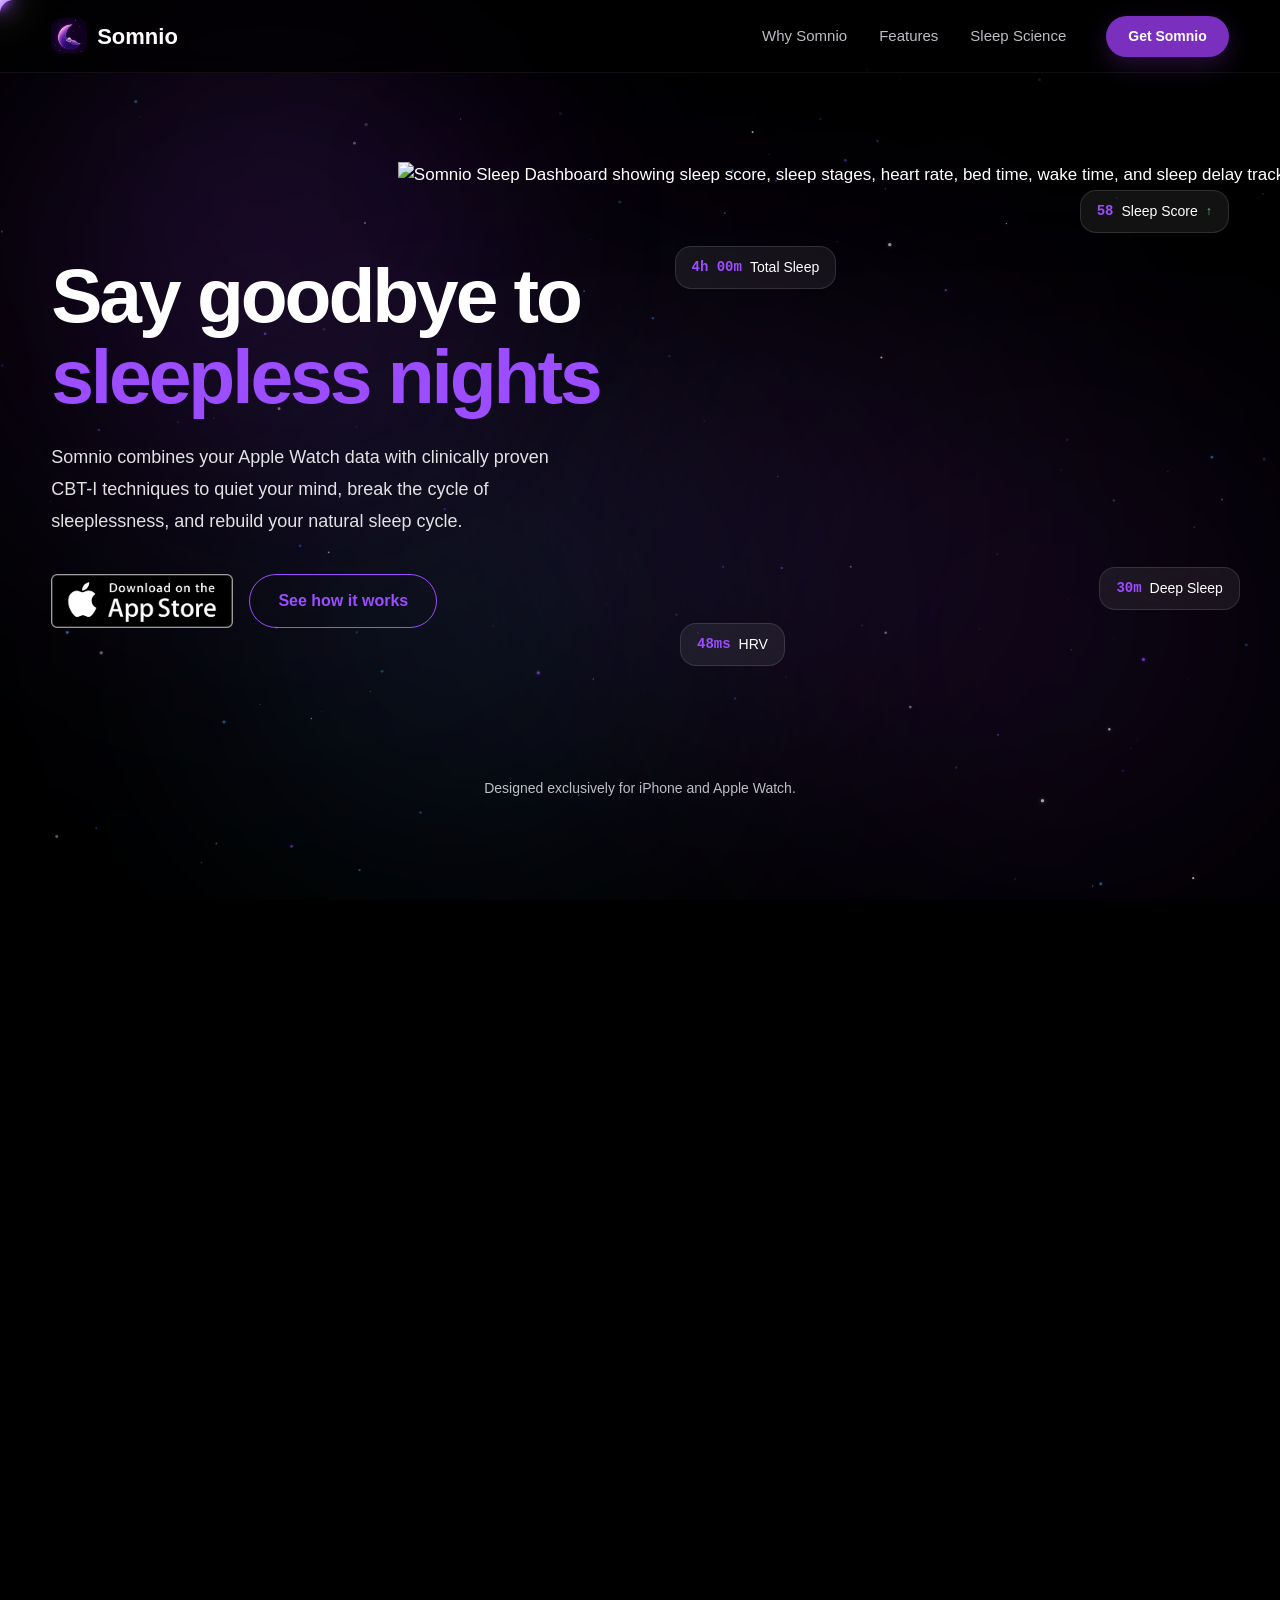
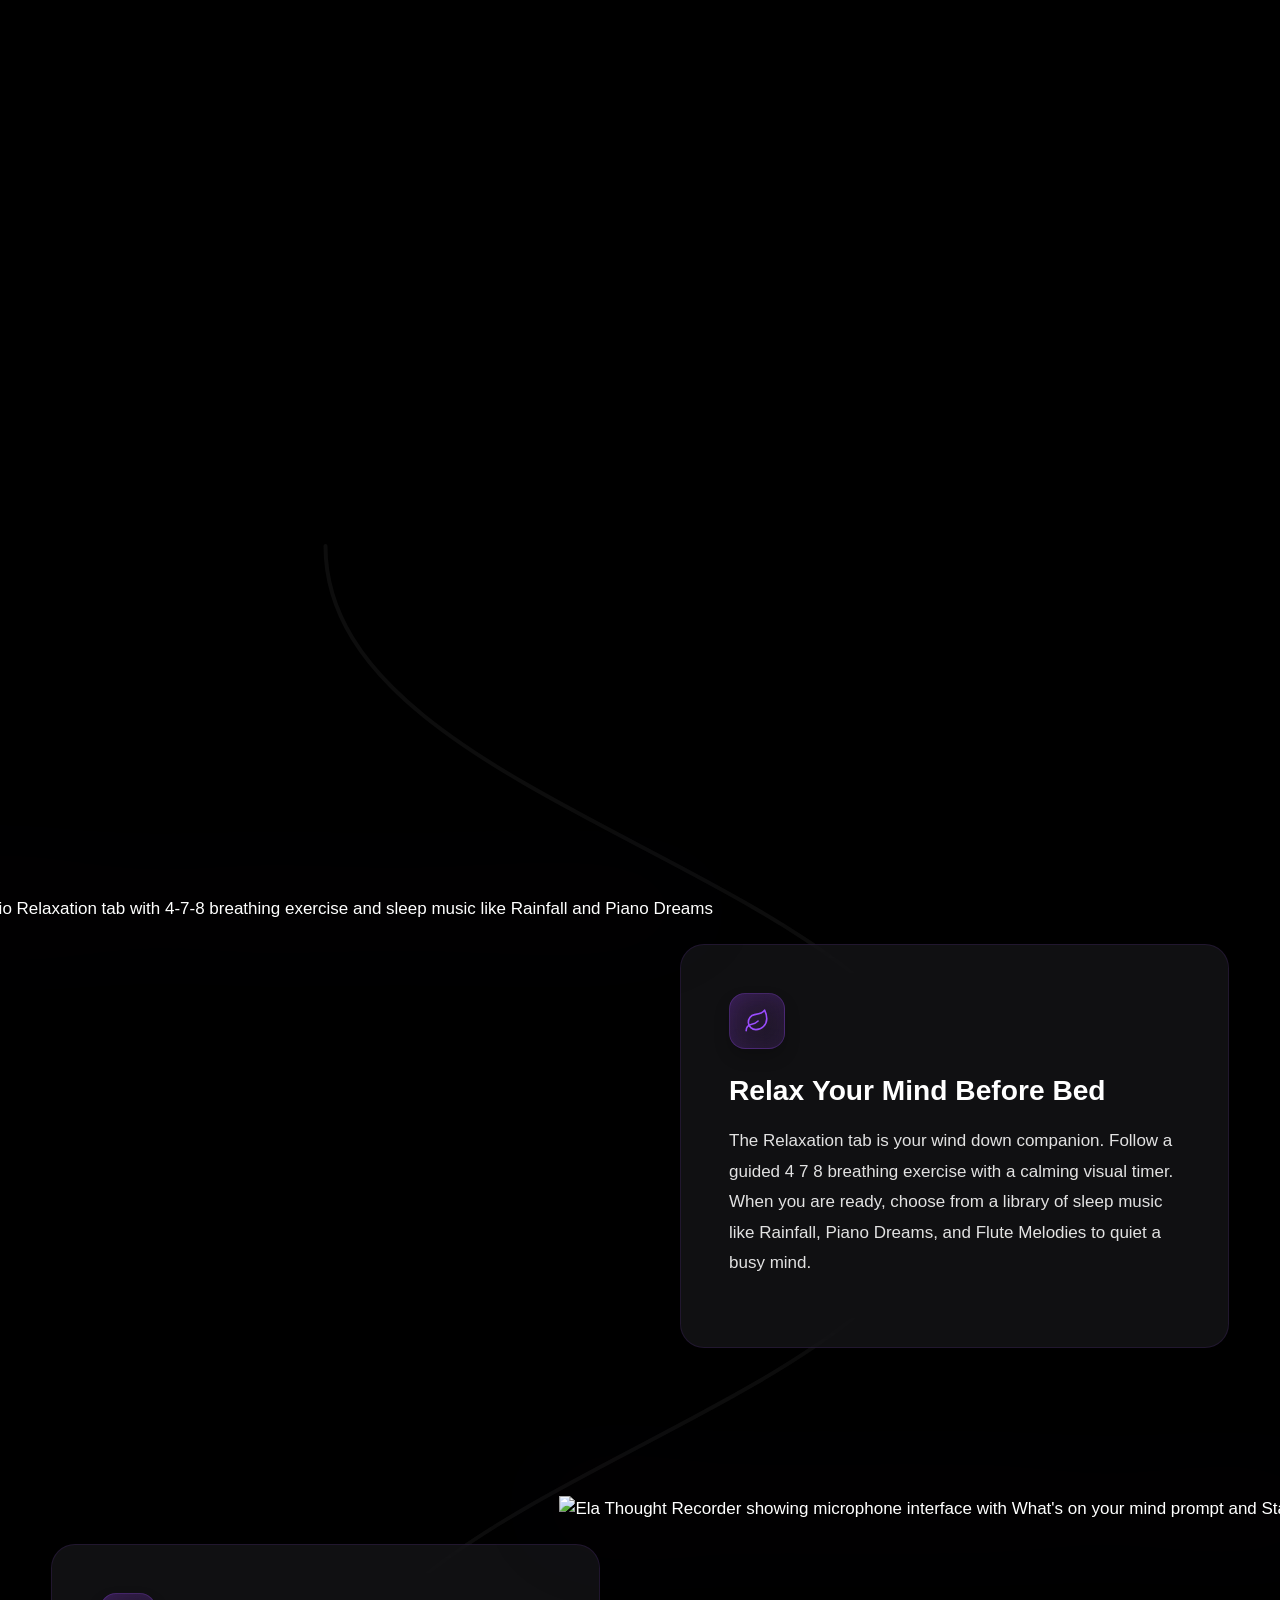
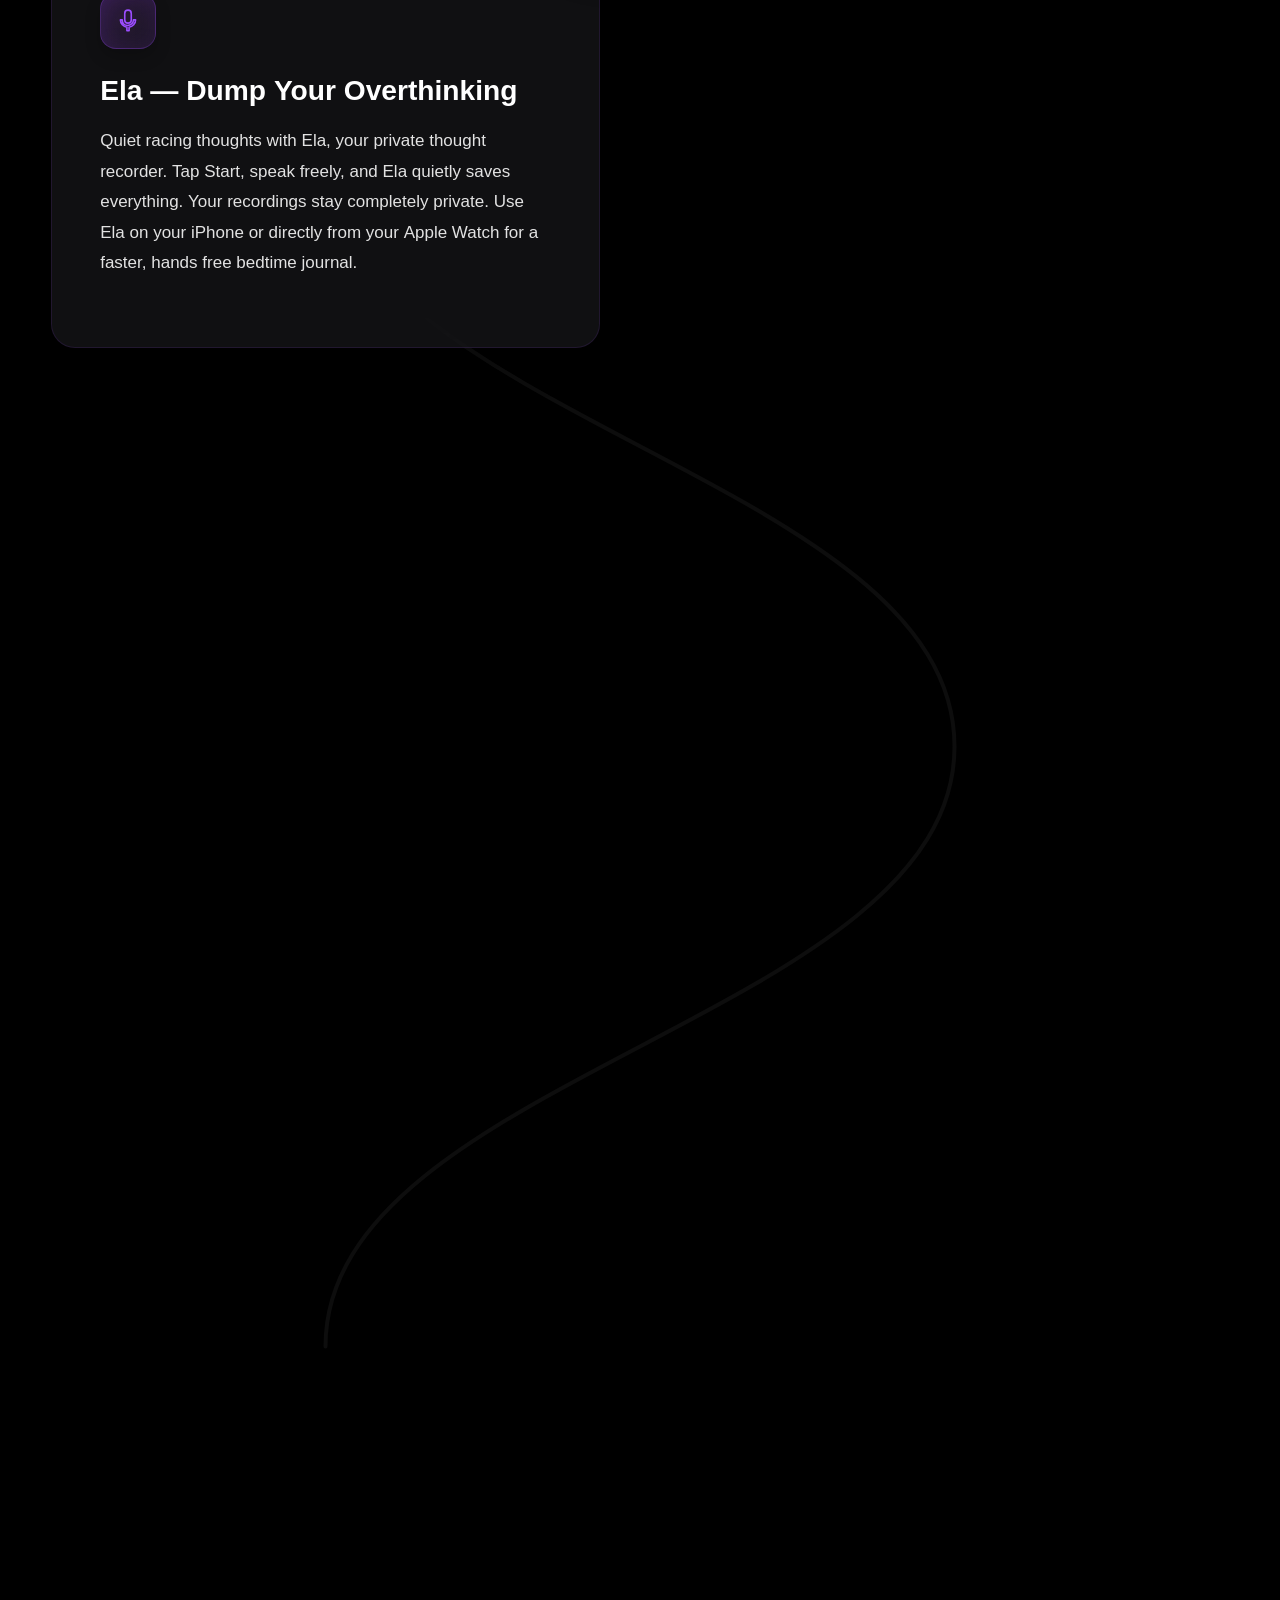
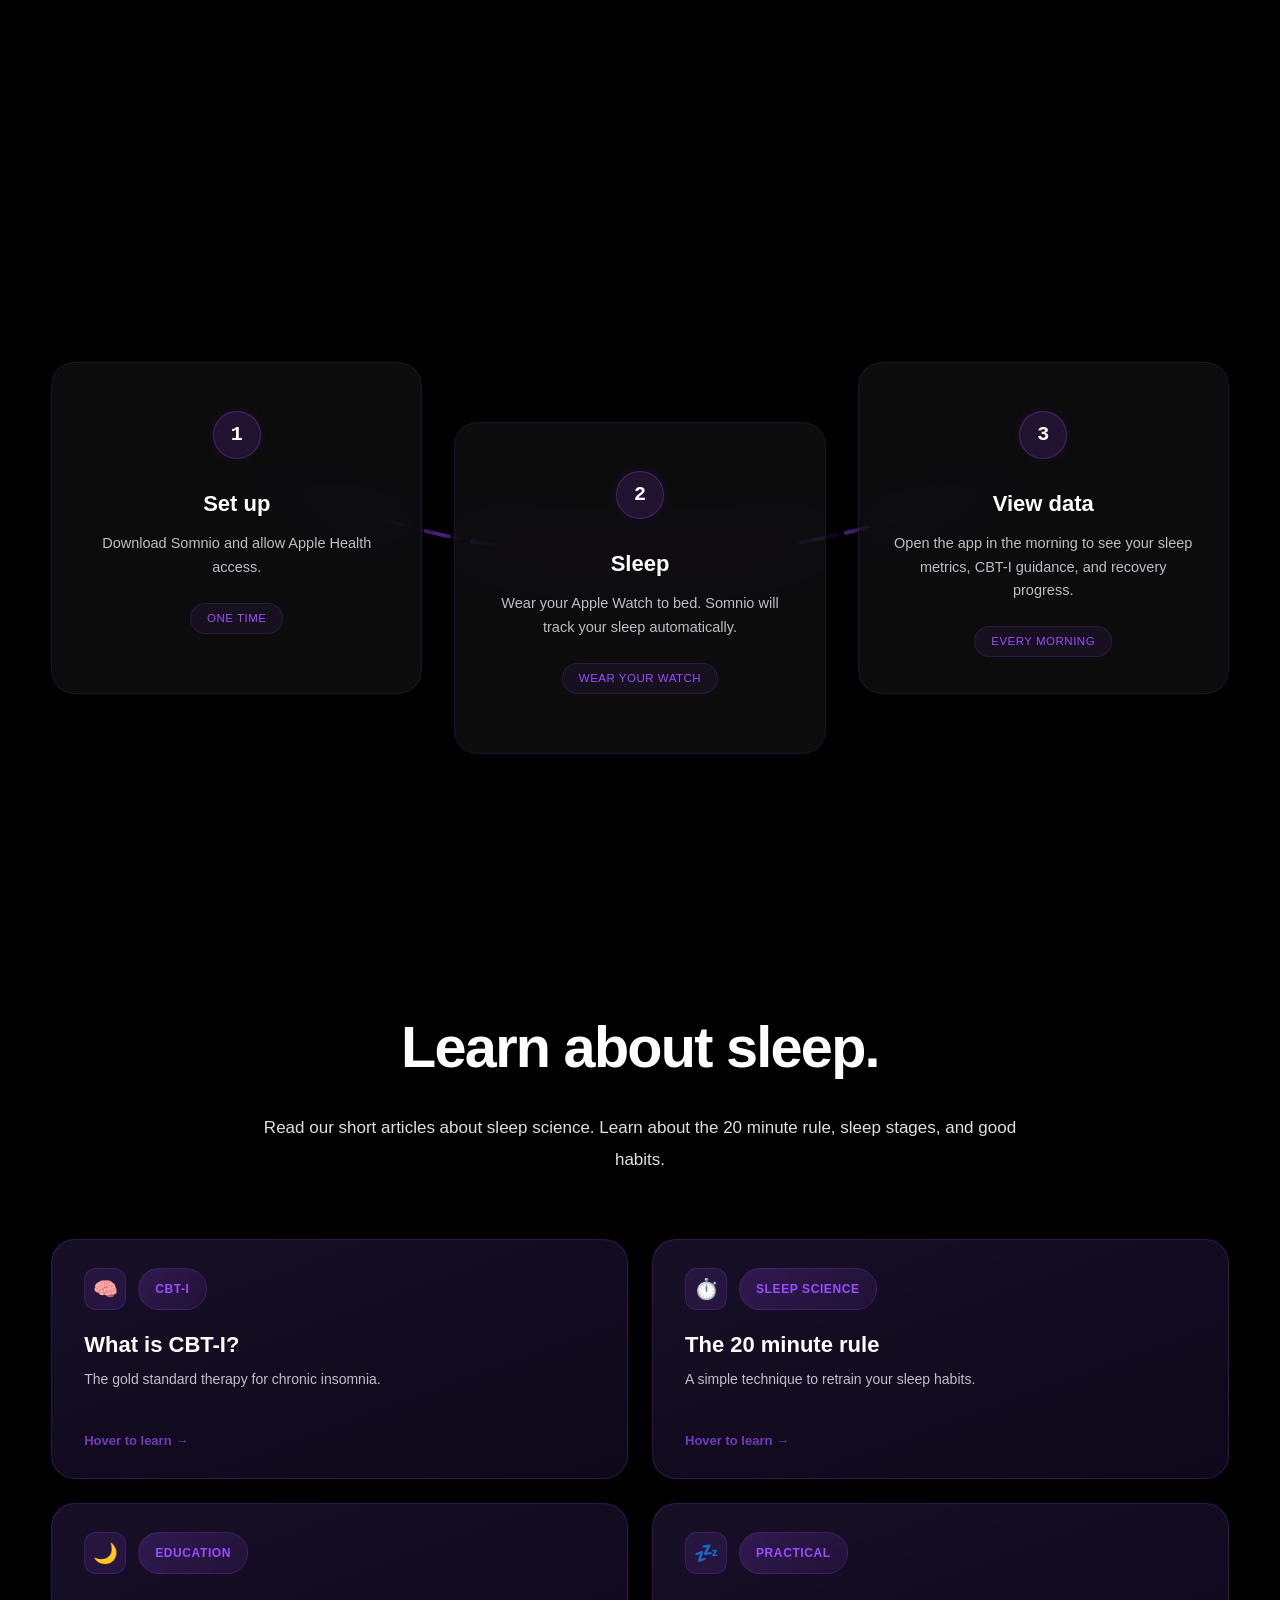
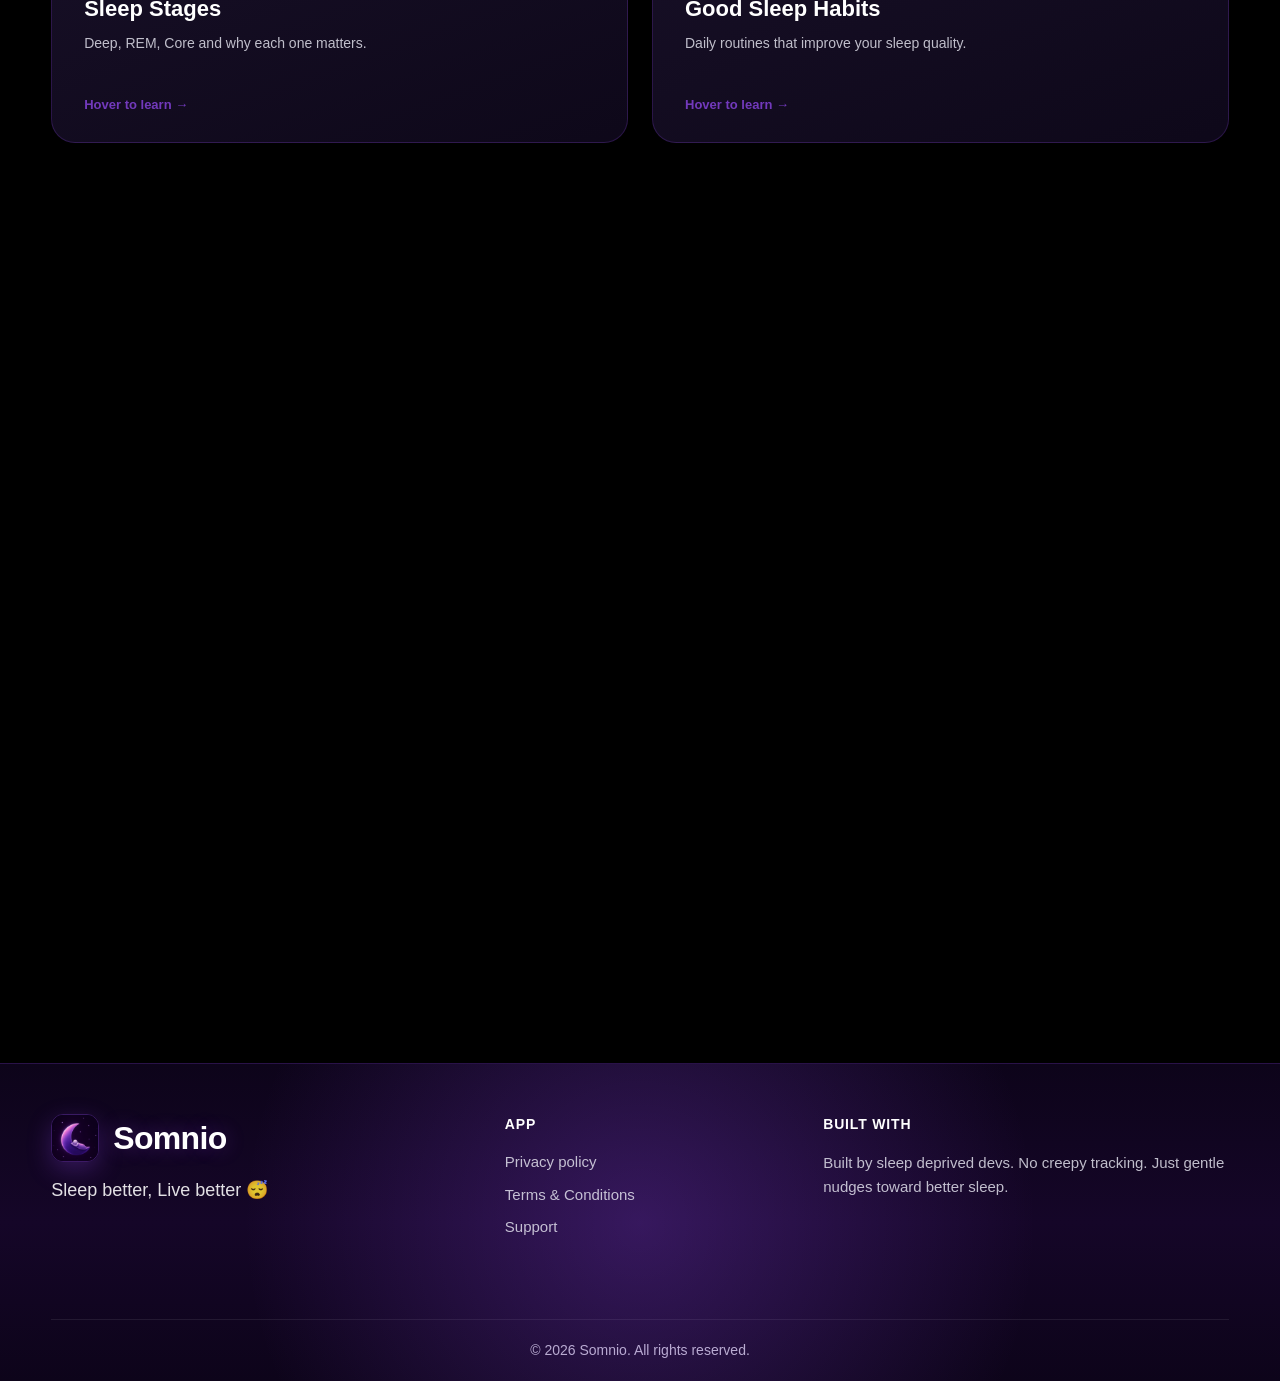
==== commit 4e06cf75: "Added animation and updated frontend of the website" ====
--- a/index.html
+++ b/index.html
@@ -24,6 +24,17 @@
 </head>
 
 <body>
+
+  <!-- Premium Splash Preloader -->
+  <div id="preloader">
+    <div class="preloader-content">
+      <img src="resource/app%20logo.png" alt="Somnio Logo" class="preloader-logo">
+      <h1 class="preloader-title">Welcome to Somnio</h1>
+      <div class="preloader-spinner-bar">
+        <div class="preloader-spinner-progress"></div>
+      </div>
+    </div>
+  </div>
 
   <!-- Cinematic Noise & Glassmorphic Highlights -->
   <div class="interactive-glow-orb" id="interactiveGlowOrb" aria-hidden="true"></div>
@@ -50,8 +61,8 @@
       </a>
 
       <div class="nav-links" id="navLinks">
+        <a href="#problem" id="nav-link-why">Why Somnio</a>
         <a href="#features" id="nav-link-features">Features</a>
-        <a href="#how-it-works" id="nav-link-how">How It Works</a>
         <a href="#articles" id="nav-link-articles">Sleep Science</a>
         <a href="#download" class="nav-cta" id="nav-link-download">
           <span class="btn btn-primary" style="padding: 10px 22px; font-size: 14px;">Get Somnio</span>
@@ -69,8 +80,8 @@
   <!-- Mobile Nav -->
   <div class="mobile-nav-overlay" id="mobileNavOverlay"></div>
   <div class="mobile-nav" id="mobileNav">
+    <a href="#problem" id="mob-link-why">Why Somnio</a>
     <a href="#features" id="mob-link-features">Features</a>
-    <a href="#how-it-works" id="mob-link-how">How It Works</a>
     <a href="#articles" id="mob-link-articles">Sleep Science</a>
     <a href="#download" class="btn btn-primary" id="mob-link-download">Get Somnio</a>
   </div>
@@ -83,9 +94,11 @@
       <div class="container">
         <div class="hero-content">
           <div class="hero-text">
-            <h1 class="heading-hero reveal" id="hero-title" style="transition-delay: 150ms;">Say goodbye to<br>sleepless
-              nights</h1>
-            <p class="text-body reveal" id="hero-subheadline" style="transition-delay: 250ms;">Somnio combines your Apple Watch data with clinically proven CBT I techniques to quiet your mind, break the cycle of sleeplessness, and rebuild your natural sleep cycle.</p>
+            <h1 class="heading-hero reveal" id="hero-title" style="transition-delay: 150ms;">Say goodbye to<br><span
+                class="text-purple">sleepless nights</span></h1>
+            <p class="text-body reveal" id="hero-subheadline" style="transition-delay: 250ms;">Somnio combines your
+              Apple Watch data with clinically proven CBT-I techniques to quiet your mind, break the cycle of
+              sleeplessness, and rebuild your natural sleep cycle.</p>
             <div class="hero-ctas reveal" style="transition-delay: 350ms;">
               <a href="#download" class="app-store-badge" aria-label="Download Somnio on the App Store"
                 id="hero-cta-primary">
@@ -98,22 +111,22 @@
           <div class="hero-visual reveal" style="transition-delay: 450ms;">
             <!-- Floating stat chips -->
             <div class="stat-chip" id="chip-score">
-              <span class="chip-value">87</span> Sleep Score <span class="chip-arrow">↑</span>
+              <span class="chip-value">58</span> Sleep Score <span class="chip-arrow">↑</span>
             </div>
             <div class="stat-chip" id="chip-deep">
-              <span class="chip-value">1h 24m</span> Deep Sleep
+              <span class="chip-value">30m</span> Deep Sleep
             </div>
             <div class="stat-chip" id="chip-hrv">
               <span class="chip-value">48ms</span> HRV
             </div>
             <div class="stat-chip" id="chip-total">
-              <span class="chip-value">7h 42m</span> Total Sleep
+              <span class="chip-value">4h 00m</span> Total Sleep
             </div>
 
             <!-- iPhone Mockup — Real Dashboard Screenshot -->
             <div class="phone-frame phone-frame-real-mockup" id="hero-phone-frame">
               <img src="resource/Dashboard.png"
-                alt="Somnio Sleep Dashboard showing sleep score, sleep stages, heart rate, bed time, wake time, and sleep delay tracking based on CBT I guidelines"
+                alt="Somnio Sleep Dashboard showing sleep score, sleep stages, heart rate, bed time, wake time, and sleep delay tracking based on CBT-I guidelines"
                 class="phone-mockup-img" loading="lazy">
             </div>
           </div>
@@ -122,7 +135,7 @@
         <!-- Social Proof Bar -->
         <div class="social-proof reveal" id="hero-social-proof" style="transition-delay: 600ms;">
           <div class="social-proof-inner">
-            <span>Designed for the Apple ecosystem · Requires iPhone and Apple Watch to work</span>
+            <span>Designed exclusively for iPhone and Apple Watch.</span>
           </div>
         </div>
       </div>
@@ -132,46 +145,81 @@
     <!-- ============================================================
          SECTION 3 — PAIN POINT
          ============================================================ -->
-    <section class="section section-center" id="problem">
+    <section class="section" id="problem">
       <div class="container">
-        <div class="section-header reveal">
-          <h2 class="heading-section" id="problem-title">Break the cycle of bedtime dread.</h2>
-          <p class="text-body" id="problem-desc">Insomnia is frustrating and exhausting. Somnio uses your Apple Watch and evidence based CBT I methods to help you rebuild your relationship with sleep without pills or empty promises.</p>
-        </div>
-
-        <div class="pain-stats reveal-children" id="problem-stats-grid">
-          <div class="glass-card pain-stat-card" id="pain-card-1">
-            <div class="stat-icon" aria-hidden="true">
-              <svg width="24" height="24" viewBox="0 0 24 24" fill="none" stroke="currentColor" stroke-width="2"
-                stroke-linecap="round" stroke-linejoin="round" style="color: var(--somnio-purple-bright);">
-                <path d="M12 3a6 6 0 0 0 9 9 9 9 0 1 1-9-9Z" />
-              </svg>
-            </div>
-            <div class="text-data">1 in 3</div>
-            <div class="stat-label">Adults don't get enough sleep</div>
-          </div>
-          <div class="glass-card pain-stat-card" id="pain-card-2">
-            <div class="stat-icon" aria-hidden="true">
-              <svg width="24" height="24" viewBox="0 0 24 24" fill="none" stroke="currentColor" stroke-width="2"
-                stroke-linecap="round" stroke-linejoin="round" style="color: var(--somnio-purple-bright);">
-                <path d="M3 3v18h18" />
-                <path d="m19 9-5 5-4-4-3 3" />
-              </svg>
-            </div>
-            <div class="text-data">4 stages</div>
-            <div class="stat-label">Sleep stages that your body needs</div>
-          </div>
-          <div class="glass-card pain-stat-card" id="pain-card-3">
-            <div class="stat-icon" aria-hidden="true">
-              <svg width="24" height="24" viewBox="0 0 24 24" fill="none" stroke="currentColor" stroke-width="2"
-                stroke-linecap="round" stroke-linejoin="round" style="color: var(--somnio-purple-bright);">
-                <circle cx="12" cy="12" r="10" />
-                <polyline points="12 6 12 12 16 14" />
-              </svg>
-            </div>
-            <div class="text-data">20 min</div>
-            <div class="stat-label">Time to fall asleep before it's a problem</div>
-          </div>
+        <div class="problem-layout">
+          
+          <div class="problem-left reveal">
+            <div class="section-header">
+              <h2 class="heading-section" id="problem-title">Make bedtime peaceful again.</h2>
+              <p class="text-body" id="problem-desc">Sleepless nights are frustrating and exhausting. Somnio uses your Apple Watch and evidence based CBT-I methods to help you rebuild your relationship with sleep without pills or empty promises.</p>
+            </div>
+          </div>
+
+          <div class="problem-right reveal-children" id="problem-stats-grid">
+            <div class="glass-card pain-stat-card" id="pain-card-1">
+              <!-- Default Content (Shows without hover) -->
+              <div class="stat-card-default">
+                <div class="stat-icon" aria-hidden="true">
+                  <svg width="24" height="24" viewBox="0 0 24 24" fill="none" stroke="currentColor" stroke-width="2"
+                    stroke-linecap="round" stroke-linejoin="round" style="color: var(--somnio-purple-bright);">
+                    <path d="M12 3a6 6 0 0 0 9 9 9 9 0 1 1-9-9Z" />
+                  </svg>
+                </div>
+                <div class="stat-info-group">
+                  <div class="text-data">1 in 3</div>
+                  <div class="stat-label">Adults don't get enough sleep</div>
+                </div>
+              </div>
+              <!-- Hover Content (Shows on hover) -->
+              <div class="stat-card-hover">
+                <p class="stat-description">Over 33% of adults suffer from sleep issues. Somnio targets the behavioral causes of exhaustion without chemical dependency.</p>
+              </div>
+            </div>
+            
+            <div class="glass-card pain-stat-card" id="pain-card-2">
+              <!-- Default Content (Shows without hover) -->
+              <div class="stat-card-default">
+                <div class="stat-icon" aria-hidden="true">
+                  <svg width="24" height="24" viewBox="0 0 24 24" fill="none" stroke="currentColor" stroke-width="2"
+                    stroke-linecap="round" stroke-linejoin="round" style="color: var(--somnio-purple-bright);">
+                    <path d="M3 3v18h18" />
+                    <path d="m19 9-5 5-4-4-3 3" />
+                  </svg>
+                </div>
+                <div class="stat-info-group">
+                  <div class="text-data">4 stages</div>
+                  <div class="stat-label">Sleep stages that your body needs</div>
+                </div>
+              </div>
+              <!-- Hover Content (Shows on hover) -->
+              <div class="stat-card-hover">
+                <p class="stat-description">Awake, REM, Core, and Deep sleep are vital. Somnio tracks your watch data to identify and optimize your recovery patterns.</p>
+              </div>
+            </div>
+
+            <div class="glass-card pain-stat-card" id="pain-card-3">
+              <!-- Default Content (Shows without hover) -->
+              <div class="stat-card-default">
+                <div class="stat-icon" aria-hidden="true">
+                  <svg width="24" height="24" viewBox="0 0 24 24" fill="none" stroke="currentColor" stroke-width="2"
+                    stroke-linecap="round" stroke-linejoin="round" style="color: var(--somnio-purple-bright);">
+                    <circle cx="12" cy="12" r="10" />
+                    <polyline points="12 6 12 12 16 14" />
+                  </svg>
+                </div>
+                <div class="stat-info-group">
+                  <div class="text-data">20 min</div>
+                  <div class="stat-label">Time to fall asleep before it's a problem</div>
+                </div>
+              </div>
+              <!-- Hover Content (Shows on hover) -->
+              <div class="stat-card-hover">
+                <p class="stat-description">Healthy sleep latency is under 20 minutes. We nudge your circadian rhythm to naturally reset your sleep window.</p>
+              </div>
+            </div>
+          </div>
+
         </div>
       </div>
     </section>
@@ -217,11 +265,15 @@
               </svg>
             </div>
             <h3 class="heading-feature" id="feat-title-dashboard">Your Sleep Diary, Decoded</h3>
-            <p class="text-body" id="feat-desc-dashboard">Wake up to a complete picture of your night. The Sleep tab pulls total sleep duration, sleep score, bed time, wake time, and sleep stages directly from your Apple Watch. Every metric is analysed according to CBT I guidelines to help you understand your recovery.</p>
+            <p class="text-body" id="feat-desc-dashboard">Wake up to a complete picture of your night. The Sleep tab
+              pulls total sleep duration, sleep score, bed time, wake time, and sleep stages directly from your Apple
+              Watch. Every metric is analysed according to CBT-I guidelines to help you understand your recovery.</p>
           </div>
           <div class="feature-visual">
             <div class="phone-frame phone-frame-real-mockup" id="mock-phone-dashboard">
-              <img src="resource/Dashboard.png" alt="Somnio Sleep Tab showing sleep diary with total sleep, sleep score, bed time, wake time, and sleep stages breakdown" class="phone-mockup-img" loading="lazy">
+              <img src="resource/Dashboard.png"
+                alt="Somnio Sleep Tab showing sleep diary with total sleep, sleep score, bed time, wake time, and sleep stages breakdown"
+                class="phone-mockup-img" loading="lazy">
             </div>
           </div>
         </div>
@@ -232,16 +284,20 @@
             <div class="feature-icon" aria-hidden="true">
               <svg width="26" height="26" viewBox="0 0 24 24" fill="none" stroke="currentColor" stroke-width="1.5"
                 stroke-linecap="round" stroke-linejoin="round" style="color: var(--somnio-purple-bright);">
-                <path d="M17 2s-3.5 0-7 3.5C8 7.5 7.5 10.5 7.5 12.5c0 .5.5 1 1 1 2 0 5-.5 7-2.5C19 7.5 19 4 19 4s-1 0-2-2z" />
-                <path d="M6 13c-1.5 1.5-2 3.5-2 5.5 0 2 1.5 3.5 3.5 3.5 2 0 4-.5 5.5-2L6 13z" />
+                <path d="M11 20A7 7 0 0 1 9.8 6.1C15.5 5 17 4.48 19 2c1 2 2 4.18 2 8 0 5.5-4.78 10-10 10Z" />
+                <path d="M2 21c0-3 1.85-5.36 5.08-6C9.5 14.52 12 13 13 12" />
               </svg>
             </div>
             <h3 class="heading-feature" id="feat-title-relaxation">Relax Your Mind Before Bed</h3>
-            <p class="text-body" id="feat-desc-relaxation">The Relaxation tab is your wind down companion. Follow a guided 4 7 8 breathing exercise with a calming visual timer. When you are ready, choose from a library of sleep music like Rainfall, Piano Dreams, and Flute Melodies to quiet a busy mind.</p>
+            <p class="text-body" id="feat-desc-relaxation">The Relaxation tab is your wind down companion. Follow a
+              guided 4 7 8 breathing exercise with a calming visual timer. When you are ready, choose from a library of
+              sleep music like Rainfall, Piano Dreams, and Flute Melodies to quiet a busy mind.</p>
           </div>
           <div class="feature-visual">
             <div class="phone-frame phone-frame-real-mockup" id="mock-phone-relaxation">
-              <img src="resource/Realaxation.png" alt="Somnio Relaxation tab with 4-7-8 breathing exercise and sleep music like Rainfall and Piano Dreams" class="phone-mockup-img" loading="lazy">
+              <img src="resource/Realaxation.png"
+                alt="Somnio Relaxation tab with 4-7-8 breathing exercise and sleep music like Rainfall and Piano Dreams"
+                class="phone-mockup-img" loading="lazy">
             </div>
           </div>
         </div>
@@ -253,15 +309,20 @@
               <svg width="26" height="26" viewBox="0 0 24 24" fill="none" stroke="currentColor" stroke-width="1.5"
                 stroke-linecap="round" stroke-linejoin="round" style="color: var(--somnio-purple-bright);">
                 <path d="M12 14c1.66 0 3-1.34 3-3V5c0-1.66-1.34-3-3-3S9 3.34 9 5v6c0 1.66 1.34 3 3 3z" />
-                <path d="M17 11c0 3-2.54 5.1-5.3 5.1S6.7 14 6.7 11H5c0 3.41 2.72 6.23 6 6.72V21h2v-3.28c3.28-.48 6-3.3 6-6.72h-1.7z" />
+                <path
+                  d="M17 11c0 3-2.54 5.1-5.3 5.1S6.7 14 6.7 11H5c0 3.41 2.72 6.23 6 6.72V21h2v-3.28c3.28-.48 6-3.3 6-6.72h-1.7z" />
               </svg>
             </div>
             <h3 class="heading-feature" id="feat-title-ela">Ela — Dump Your Overthinking</h3>
-            <p class="text-body" id="feat-desc-ela">Quiet racing thoughts with Ela, your private thought recorder. Tap Start, speak freely, and Ela quietly saves everything. Your recordings stay completely private. Use Ela on your iPhone or directly from your Apple Watch for a faster, hands free bedtime journal.</p>
+            <p class="text-body" id="feat-desc-ela">Quiet racing thoughts with Ela, your private thought recorder. Tap
+              Start, speak freely, and Ela quietly saves everything. Your recordings stay completely private. Use Ela on
+              your iPhone or directly from your Apple Watch for a faster, hands free bedtime journal.</p>
           </div>
           <div class="feature-visual">
             <div class="phone-frame phone-frame-real-mockup" id="mock-phone-ela">
-              <img src="resource/Ela.png" alt="Ela Thought Recorder showing microphone interface with What's on your mind prompt and Start button" class="phone-mockup-img" loading="lazy">
+              <img src="resource/Ela.png"
+                alt="Ela Thought Recorder showing microphone interface with What's on your mind prompt and Start button"
+                class="phone-mockup-img" loading="lazy">
             </div>
           </div>
         </div>
@@ -277,11 +338,15 @@
               </svg>
             </div>
             <h3 class="heading-feature" id="feat-title-progress">Track Your Sleep Progress</h3>
-            <p class="text-body" id="feat-desc-progress">Track your sleep journey over time. The Progress tab maps nights tracked, average sleep score, and average sleep duration in a clear trend chart. Somnio shows whether your sleep is improving so you always know where you stand.</p>
+            <p class="text-body" id="feat-desc-progress">Track your sleep journey over time. The Progress tab maps
+              nights tracked, average sleep score, and average sleep duration in a clear trend chart. Somnio shows
+              whether your sleep is improving so you always know where you stand.</p>
           </div>
           <div class="feature-visual">
             <div class="phone-frame phone-frame-real-mockup" id="mock-phone-progress">
-              <img src="resource/Progress.png" alt="Somnio Progress tab showing sleep journey with nights tracked, average score, sleep score trend chart, and week by week breakdown" class="phone-mockup-img" loading="lazy">
+              <img src="resource/Progress.png"
+                alt="Somnio Progress tab showing sleep journey with nights tracked, average score, sleep score trend chart, and week by week breakdown"
+                class="phone-mockup-img" loading="lazy">
             </div>
           </div>
         </div>
@@ -299,11 +364,15 @@
               </svg>
             </div>
             <h3 class="heading-feature" id="feat-title-reports">Weekly Reports with AI Insights</h3>
-            <p class="text-body" id="feat-desc-reports">Get a detailed weekly report showing average sleep score, sleep stage breakdowns, and AI insights on sleep consistency. Review your progress anytime and export it as a shareable PDF to share with your doctor in one tap.</p>
+            <p class="text-body" id="feat-desc-reports">Get a detailed weekly report showing average sleep score, sleep
+              stage breakdowns, and AI insights on sleep consistency. Review your progress anytime and export it as a
+              shareable PDF to share with your doctor in one tap.</p>
           </div>
           <div class="feature-visual">
             <div class="phone-frame phone-frame-real-mockup" id="mock-phone-reports">
-              <img src="resource/Weekly Reports.png" alt="Somnio Week 1 Report showing average sleep score of 44, sleep stages breakdown, AI insights, and share button for PDF export" class="phone-mockup-img" loading="lazy">
+              <img src="resource/Weekly Reports.png"
+                alt="Somnio Week 1 Report showing average sleep score of 44, sleep stages breakdown, AI insights, and share button for PDF export"
+                class="phone-mockup-img" loading="lazy">
             </div>
           </div>
         </div>
@@ -321,24 +390,40 @@
           <h2 class="heading-section" id="how-section-title">Three simple steps.</h2>
         </div>
 
-        <div class="steps-grid reveal-children" id="steps-grid-container">
-          <div class="glass-card step-card" id="step-card-1">
-            <div class="step-number">1</div>
-            <h3 class="step-title">Set up</h3>
-            <p class="step-desc">Download Somnio and allow Apple Health access.</p>
-            <span class="step-time">One time</span>
-          </div>
-          <div class="glass-card step-card" id="step-card-2">
-            <div class="step-number">2</div>
-            <h3 class="step-title">Sleep</h3>
-            <p class="step-desc">Wear your Apple Watch to bed. Somnio will track your sleep automatically.</p>
-            <span class="step-time">Wear your Watch</span>
-          </div>
-          <div class="glass-card step-card" id="step-card-3">
-            <div class="step-number">3</div>
-            <h3 class="step-title">View data</h3>
-            <p class="step-desc">Open the app in the morning to see your sleep metrics, CBT I guidance, and recovery progress.</p>
-            <span class="step-time">Every morning</span>
+        <div class="steps-grid-container">
+          <svg class="steps-connecting-line" viewBox="0 0 1000 200" fill="none" preserveAspectRatio="none" aria-hidden="true">
+            <!-- Faint dashed path -->
+            <path d="M 166 70 Q 500 210 833 70" stroke="rgba(155, 77, 255, 0.12)" stroke-width="3" stroke-dasharray="8 6" stroke-linecap="round" />
+            <!-- Glowing dash-array tracking line -->
+            <path class="glowing-path" d="M 166 70 Q 500 210 833 70" stroke="url(#steps-glow-grad)" stroke-width="3" stroke-linecap="round" />
+            <defs>
+              <linearGradient id="steps-glow-grad" x1="0%" y1="0%" x2="100%" y2="0%">
+                <stop offset="0%" stop-color="var(--somnio-purple)" stop-opacity="0" />
+                <stop offset="50%" stop-color="var(--somnio-purple-bright)" stop-opacity="1" />
+                <stop offset="100%" stop-color="var(--somnio-purple)" stop-opacity="0" />
+              </linearGradient>
+            </defs>
+          </svg>
+
+          <div class="steps-grid reveal-children">
+            <div class="glass-card step-card" id="step-card-1">
+              <div class="step-number">1</div>
+              <h3 class="step-title">Set up</h3>
+              <p class="step-desc">Download Somnio and allow Apple Health access.</p>
+              <span class="step-time">One time</span>
+            </div>
+            <div class="glass-card step-card" id="step-card-2">
+              <div class="step-number">2</div>
+              <h3 class="step-title">Sleep</h3>
+              <p class="step-desc">Wear your Apple Watch to bed. Somnio will track your sleep automatically.</p>
+              <span class="step-time">Wear your Watch</span>
+            </div>
+            <div class="glass-card step-card" id="step-card-3">
+              <div class="step-number">3</div>
+              <h3 class="step-title">View data</h3>
+              <p class="step-desc">Open the app in the morning to see your sleep metrics, CBT-I guidance, and recovery progress.</p>
+              <span class="step-time">Every morning</span>
+            </div>
           </div>
         </div>
       </div>
@@ -355,7 +440,8 @@
       <div class="container">
         <div class="section-header reveal">
           <h2 class="heading-section" id="articles-section-title">Learn about sleep.</h2>
-          <p class="text-body" id="articles-section-body">Read our short articles about sleep science. Learn about the 20 minute rule, sleep stages, and good habits.</p>
+          <p class="text-body" id="articles-section-body">Read our short articles about sleep science. Learn about the
+            20 minute rule, sleep stages, and good habits.</p>
         </div>
 
         <div class="articles-grid reveal-children" id="articles-grid-container">
@@ -364,16 +450,15 @@
               <div class="glass-card article-card flip-card-front">
                 <div class="article-front-header">
                   <span class="article-icon">🧠</span>
-                  <span class="article-tag">CBT I</span>
-                </div>
-                <h3 class="article-title">What is CBT I?</h3>
+                  <span class="article-tag">CBT-I</span>
+                </div>
+                <h3 class="article-title">What is CBT-I?</h3>
                 <p class="article-preview">The gold standard therapy for chronic insomnia.</p>
                 <span class="learn-more-prompt">Hover to learn →</span>
               </div>
               <div class="glass-card article-card flip-card-back">
-                <span class="article-tag">CBT I</span>
-                <h3 class="article-back-title">What is CBT I?</h3>
-                <p class="article-desc">CBT I is a structured program that helps you replace thoughts and behaviors that cause sleep problems with healthy habits. It is clinically proven to treat chronic insomnia without pills.</p>
+                <h3 class="article-back-title">What is CBT-I?</h3>
+                <p class="article-desc">Cognitive Behavioral Therapy for Insomnia (CBT-I) is a structured, evidence-based program that targets the root causes of sleep issues. By utilizing techniques like stimulus control, sleep restriction, and cognitive restructuring, it trains your brain to associate the bed with deep sleep rather than stress. It is clinically proven to treat chronic insomnia long-term without relying on sleeping pills.</p>
               </div>
             </div>
           </div>
@@ -390,9 +475,8 @@
                 <span class="learn-more-prompt">Hover to learn →</span>
               </div>
               <div class="glass-card article-card flip-card-back">
-                <span class="article-tag">Sleep Science</span>
                 <h3 class="article-back-title">The 20 minute rule</h3>
-                <p class="article-desc">If you are awake in bed for over 20 minutes, get up and do a relaxing activity in dim light. This trains your brain to associate the bed with sleep, not frustration.</p>
+                <p class="article-desc">If you find yourself awake in bed for more than 20 minutes, the golden rule is to get up. Go to another room and engage in a quiet, low-stimulus activity in dim light, such as reading a book or listening to calming music. Avoid screens or clock-watching. This technique prevents your brain from conditioning itself to associate your bed with frustration, anxiety, and wakefulness, making it easier to drift off when you return.</p>
               </div>
             </div>
           </div>
@@ -409,9 +493,8 @@
                 <span class="learn-more-prompt">Hover to learn →</span>
               </div>
               <div class="glass-card article-card flip-card-back">
-                <span class="article-tag">Education</span>
                 <h3 class="article-back-title">Sleep Stages</h3>
-                <p class="article-desc">Deep sleep restores your body, REM sleep processes memory and emotions, and Core sleep takes up the rest. Reaching all sleep stages is essential to waking up refreshed.</p>
+                <p class="article-desc">Your sleep is divided into distinct cycles, each serving a vital purpose. Deep sleep is essential for physical recovery, muscle repair, and immune support. REM sleep is where dreaming happens, crucial for emotional processing, memory consolidation, and cognitive function. Core sleep (light sleep) makes up the transition periods. Somnio decodes these stages from your Apple Watch data so you can see if you are getting the balanced, quality sleep your body requires.</p>
               </div>
             </div>
           </div>
@@ -428,9 +511,8 @@
                 <span class="learn-more-prompt">Hover to learn →</span>
               </div>
               <div class="glass-card article-card flip-card-back">
-                <span class="article-tag">Practical</span>
                 <h3 class="article-back-title">Good Sleep Habits</h3>
-                <p class="article-desc">Keep your bedroom cool and dark, avoid screens 1 hour before bed, and maintain a consistent sleep schedule to align your natural biological rhythm.</p>
+                <p class="article-desc">Consistent daily routines form the foundation of great sleep hygiene. Maintain a strict sleep schedule by waking up at the same time every day—even on weekends—to align your circadian rhythm. Keep your bedroom dark, quiet, and cool (around 65°F/18°C). Restrict screen exposure for at least one hour before bed, as blue light suppresses melatonin production. These small adjustments signal to your nervous system that it is safe and time to wind down.</p>
               </div>
             </div>
           </div>
@@ -447,14 +529,14 @@
         <div class="reveal download-content">
           <div class="download-text">
             <h2 class="heading-section" id="download-section-title">Reclaim your nights today.</h2>
-            <p class="text-body" id="download-section-subtitle">Start your CBT I journey. Free to download on iOS.</p>
-            
+            <p class="text-body" id="download-section-subtitle">Start your CBT-I journey. Free to download on App Store.</p>
+
             <div class="download-ctas">
               <a href="#download" class="app-store-badge" aria-label="Download Somnio on the App Store"
                 id="download-store-link">
                 <img src="resource/App_Store_Badge.png" alt="Download on the App Store">
               </a>
-              <p class="download-requirements" id="download-specs">Requires iOS 17+ · Apple Watch recommended · HealthKit access needed</p>
+              <p class="download-requirements" id="download-specs">Apple Watch mandatory · HealthKit access needed</p>
             </div>
           </div>
 
@@ -462,7 +544,8 @@
             <div class="download-devices">
               <!-- Apple Watch Mockup -->
               <div class="download-watch" id="mock-watch-download">
-                <img src="resource/Watch.png" alt="Somnio Apple Watch App showing Breathe and Start screen" class="watch-mockup-img" loading="lazy">
+                <img src="resource/Watch.png" alt="Somnio Apple Watch App showing Breathe and Start screen"
+                  class="watch-mockup-img" loading="lazy">
               </div>
               <!-- iPhone Mockup showing Start Screen -->
               <div class="download-phone">
@@ -491,32 +574,23 @@
             <img src="resource/app%20logo.png" alt="Somnio" class="footer-logo">
             Somnio
           </div>
-          <p class="footer-tagline">You deserve a peaceful night.</p>
-          <div class="footer-socials">
-            <a href="#" aria-label="Follow Somnio on X (Twitter)">𝕏</a>
-            <a href="#" aria-label="Somnio on GitHub">⌨</a>
-            <a href="#" aria-label="Somnio on Instagram">📷</a>
-          </div>
+          <p class="footer-tagline">Sleep better, Live better 😴</p>
         </div>
 
         <!-- Column 2: App links -->
         <div id="footer-col-links">
           <div class="footer-heading">App</div>
           <div class="footer-links">
-            <a href="#features">Features</a>
-            <a href="#how-it-works">How It Works</a>
-            <a href="#articles">Sleep Science</a>
-            <a href="#download">Download</a>
             <a href="privacy.html">Privacy policy</a>
-            <a href="terms.html">Terms of service</a>
-            <a href="#">Support</a>
+            <a href="terms.html">Terms & Conditions</a>
+            <a href="mailto:somnioteam@gmail.com">Support</a>
           </div>
         </div>
 
         <!-- Column 3: Built with -->
         <div id="footer-col-tech">
           <div class="footer-heading">Built with</div>
-          <p class="footer-tech">Somnio is built with SwiftUI, HealthKit, and Supabase. Made for iOS and Apple Watch. Sleep data stays private through Apple HealthKit privacy framework.</p>
+          <p class="footer-tech">Built by sleep deprived devs. No creepy tracking. Just gentle nudges toward better sleep.</p>
         </div>
       </div>
 
@@ -526,6 +600,22 @@
     </div>
   </footer>
 
+  <!-- Cinematic Popup Modal -->
+  <div class="modal-overlay" id="appStoreModal" aria-hidden="true">
+    <div class="modal-card">
+      <div class="modal-icon">🔮🛠️</div>
+      <h3 class="modal-title">Under Construction!</h3>
+      <div class="modal-text">
+        <p>Thank you so much for your interest in Somnio 💜</p>
+        <p>We're currently in the final testing phase, making sure everything works perfectly before we launch.</p>
+        <p>We know how frustrating sleepless nights can be, and we're working hard to bring you an app that's truly worth the wait.</p>
+        <p>We'll be on the App Store very soon, and we can't wait to welcome you.</p>
+        <p>Thank you for your patience, support, and for believing in Somnio. See you soon! ✨</p>
+      </div>
+      <button class="btn btn-primary modal-btn" id="modalOkBtn">Got it!</button>
+    </div>
+  </div>
+
   <script src="script.js"></script>
 </body>
 
--- a/styles.css
+++ b/styles.css
@@ -66,6 +66,7 @@
   -webkit-font-smoothing: antialiased;
   -moz-osx-font-smoothing: grayscale;
   overflow-x: hidden;
+  height: 100%;
 }
 
 body {
@@ -75,6 +76,13 @@
   color: var(--text-primary);
   background-color: var(--bg);
   overflow-x: hidden;
+  display: flex;
+  flex-direction: column;
+  min-height: 100vh;
+}
+
+main {
+  flex: 1 0 auto;
 }
 
 a {
@@ -95,7 +103,8 @@
   color: inherit;
 }
 
-ul, ol {
+ul,
+ol {
   list-style: none;
 }
 
@@ -150,6 +159,10 @@
   color: var(--somnio-purple-bright);
 }
 
+.text-purple {
+  color: var(--somnio-purple-bright) !important;
+}
+
 /* ============================================================
    4. LAYOUT
    ============================================================ */
@@ -163,7 +176,8 @@
 .section {
   position: relative;
   padding: var(--section-padding);
-  overflow: hidden; /* Prevent decorative background orbs and glows from causing horizontal overflow */
+  overflow: hidden;
+  /* Prevent decorative background orbs and glows from causing horizontal overflow */
 }
 
 .section-center {
@@ -194,8 +208,8 @@
   border-radius: var(--card-radius);
   padding: 32px;
   transition: border-color var(--transition-card),
-              background var(--transition-card),
-              transform var(--transition-card);
+    background var(--transition-card),
+    transform var(--transition-card);
 }
 
 .glass-card:hover {
@@ -210,11 +224,9 @@
   content: '';
   position: absolute;
   inset: 0;
-  background: radial-gradient(
-    circle 240px at var(--mouse-x, -999px) var(--mouse-y, -999px),
-    rgba(255, 255, 255, 0.08),
-    transparent 80%
-  );
+  background: radial-gradient(circle 240px at var(--mouse-x, -999px) var(--mouse-y, -999px),
+      rgba(255, 255, 255, 0.08),
+      transparent 80%);
   z-index: 1;
   pointer-events: none;
   transition: opacity 300ms ease;
@@ -239,9 +251,9 @@
   font-size: 16px;
   font-weight: 600;
   transition: transform 150ms cubic-bezier(0.25, 0.46, 0.45, 0.94),
-              background 200ms ease,
-              box-shadow 200ms ease,
-              border-color 200ms ease;
+    background 200ms ease,
+    box-shadow 200ms ease,
+    border-color 200ms ease;
   white-space: nowrap;
 }
 
@@ -297,7 +309,8 @@
   background: radial-gradient(circle, rgba(155, 77, 255, 0.08) 0%, rgba(0, 0, 0, 0) 70%);
   filter: blur(80px);
   pointer-events: none;
-  z-index: -5; /* Behind text but in front of fixed orbs */
+  z-index: -5;
+  /* Behind text but in front of fixed orbs */
   transform: translate3d(-999px, -999px, 0) translate(-50%, -50%);
   will-change: transform;
   display: block;
@@ -310,7 +323,8 @@
   width: 100vw;
   height: 100vh;
   pointer-events: none;
-  z-index: -8; /* Float on top of liquid orbs (-10) but behind everything else */
+  z-index: -8;
+  /* Float on top of liquid orbs (-10) but behind everything else */
 }
 
 /* Liquid background container and elements */
@@ -340,7 +354,8 @@
   border-radius: 50%;
   mix-blend-mode: screen;
   will-change: transform;
-  filter: blur(120px); /* Applied directly to individual orbs for GPU caching and ultra-smooth animations */
+  filter: blur(120px);
+  /* Applied directly to individual orbs for GPU caching and ultra-smooth animations */
 }
 
 .liquid-orb-1 {
@@ -357,7 +372,7 @@
   right: -10%;
   width: 55vw;
   height: 55vw;
-  background: radial-gradient(circle, rgba(255, 45, 155, 0.18) 0%, rgba(255, 45, 155, 0.04) 60%, rgba(0, 0, 0, 0) 100%);
+  background: radial-gradient(circle, rgba(123, 47, 190, 0.18) 0%, rgba(123, 47, 190, 0.04) 60%, rgba(0, 0, 0, 0) 100%);
   animation: liquidFloat2 28s ease-in-out infinite;
 }
 
@@ -389,14 +404,12 @@
   transform: translateX(-50%);
   width: 1200px;
   height: 800px;
-  background: radial-gradient(
-    circle at center,
-    rgba(155, 77, 255, 0.18) 0%,
-    rgba(123, 47, 190, 0.1) 35%,
-    rgba(74, 144, 226, 0.04) 65%,
-    rgba(123, 47, 190, 0.01) 85%,
-    rgba(0, 0, 0, 0) 100%
-  );
+  background: radial-gradient(circle at center,
+      rgba(155, 77, 255, 0.18) 0%,
+      rgba(123, 47, 190, 0.1) 35%,
+      rgba(74, 144, 226, 0.04) 65%,
+      rgba(123, 47, 190, 0.01) 85%,
+      rgba(0, 0, 0, 0) 100%);
   filter: blur(120px);
   pointer-events: none;
   z-index: 0;
@@ -406,14 +419,12 @@
 .glow-bg-strong {
   width: 1400px;
   height: 900px;
-  background: radial-gradient(
-    circle at center,
-    rgba(155, 77, 255, 0.28) 0%,
-    rgba(123, 47, 190, 0.14) 35%,
-    rgba(61, 90, 254, 0.07) 65%,
-    rgba(255, 45, 155, 0.02) 85%,
-    rgba(0, 0, 0, 0) 100%
-  );
+  background: radial-gradient(circle at center,
+      rgba(155, 77, 255, 0.28) 0%,
+      rgba(123, 47, 190, 0.14) 35%,
+      rgba(61, 90, 254, 0.07) 65%,
+      rgba(255, 45, 155, 0.02) 85%,
+      rgba(0, 0, 0, 0) 100%);
   filter: blur(140px);
   opacity: 0.5;
 }
@@ -737,7 +748,7 @@
 
 /* Social proof bar */
 .social-proof {
-  margin-top: 60px;
+  margin-top: 36px;
   padding: 20px 0;
   position: relative;
   z-index: 2;
@@ -771,14 +782,16 @@
    ============================================================ */
 .phone-frame {
   position: relative;
-  width: 280px; /* Fixed width on desktop */
+  width: 280px;
+  /* Fixed width on desktop */
   aspect-ratio: 406 / 839;
   border-radius: 40px;
   background: #000000;
   overflow: hidden;
   box-shadow: 0 0 80px rgba(123, 47, 190, 0.2);
   flex-shrink: 0;
-  --phone-scale: 1; /* Default scale factor for W=280px */
+  --phone-scale: 1;
+  /* Default scale factor for W=280px */
 }
 
 .phone-frame::after {
@@ -820,7 +833,8 @@
   /* Override the base width/aspect-ratio — use fixed height as the single sizing anchor */
   width: auto;
   aspect-ratio: unset;
-  height: 500px; /* Uniform height for all feature mockups */
+  height: 500px;
+  /* Uniform height for all feature mockups */
 }
 
 .phone-frame-real-mockup::after {
@@ -989,38 +1003,146 @@
 /* ============================================================
    11. PAIN POINT SECTION
    ============================================================ */
-.pain-stats {
+#problem .section-header {
+  max-width: 1000px;
+}
+
+.problem-layout {
   display: grid;
-  grid-template-columns: repeat(3, 1fr);
-  gap: 24px;
-  margin-top: 48px;
+  grid-template-columns: 1fr 1.2fr;
+  gap: 80px;
+  align-items: center;
+}
+
+.problem-left .section-header {
+  text-align: left;
+  margin: 0;
+  max-width: 100%;
+}
+
+.problem-left .text-body {
+  margin-top: 24px;
+}
+
+.problem-right {
+  display: flex;
+  flex-direction: column;
+  gap: 20px;
 }
 
 .pain-stat-card {
-  text-align: center;
-  padding: 40px 24px;
+  display: grid;
+  grid-template-columns: 1fr;
+  align-items: center;
+  padding: 32px;
+  background: rgba(28, 28, 30, 0.4);
+  border: 1.5px solid rgba(155, 77, 255, 0.12);
+  border-radius: 20px;
+  text-align: left;
+  transition: all 0.4s cubic-bezier(0.25, 1, 0.5, 1);
+  position: relative;
+  overflow: hidden;
+  box-shadow: 0 4px 20px rgba(0, 0, 0, 0.3);
+}
+
+.stat-card-default,
+.stat-card-hover {
+  grid-area: 1 / 1;
+  width: 100%;
+  transition: opacity 0.35s cubic-bezier(0.25, 1, 0.5, 1),
+    transform 0.35s cubic-bezier(0.25, 1, 0.5, 1),
+    filter 0.35s cubic-bezier(0.25, 1, 0.5, 1);
+}
+
+.stat-card-default {
+  display: flex;
+  align-items: center;
+  gap: 28px;
+  opacity: 1;
+  filter: blur(0);
+  transform: translateY(0);
+}
+
+.stat-card-hover {
+  opacity: 0;
+  filter: blur(8px);
+  transform: translateY(12px);
+  pointer-events: none;
+}
+
+.stat-description {
+  font-size: 15px;
+  line-height: 1.6;
+  color: var(--text-primary);
+  margin: 0;
 }
 
 .pain-stat-card .stat-icon {
-  width: 48px;
-  height: 48px;
-  margin: 0 auto 20px;
-  border-radius: 50%;
+  flex-shrink: 0;
+  width: 56px;
+  height: 56px;
+  border-radius: 16px;
   background: rgba(123, 47, 190, 0.15);
+  border: 1px solid rgba(155, 77, 255, 0.2);
   display: flex;
   align-items: center;
   justify-content: center;
-  font-size: 22px;
+  transition: all 0.3s ease;
+}
+
+.pain-stat-card .stat-info-group {
+  display: flex;
+  flex-direction: column;
+  gap: 4px;
 }
 
 .pain-stat-card .text-data {
-  margin-bottom: 8px;
+  font-family: var(--font-display);
+  font-size: clamp(28px, 3vw, 42px);
+  font-weight: 800;
+  color: #fff;
+  line-height: 1.1;
+  transition: all 0.3s ease;
 }
 
 .pain-stat-card .stat-label {
   font-size: 15px;
   color: var(--text-secondary);
-  line-height: 1.5;
+  line-height: 1.4;
+}
+
+/* Hover effects */
+.pain-stat-card:hover {
+  transform: translateX(8px);
+  background: rgba(28, 28, 30, 0.7);
+  border-color: rgba(155, 77, 255, 0.4);
+  box-shadow: 0 10px 30px rgba(155, 77, 255, 0.15);
+}
+
+.pain-stat-card:hover .stat-card-default {
+  opacity: 0;
+  filter: blur(8px);
+  transform: translateY(-12px);
+  pointer-events: none;
+}
+
+.pain-stat-card:hover .stat-card-hover {
+  opacity: 1;
+  filter: blur(0);
+  transform: translateY(0);
+  pointer-events: auto;
+}
+
+.pain-stat-card:hover .stat-icon {
+  background: rgba(155, 77, 255, 0.25);
+  border-color: var(--somnio-purple-bright);
+  box-shadow: 0 0 15px rgba(155, 77, 255, 0.4);
+}
+
+.pain-stat-card:hover .text-data {
+  background: linear-gradient(135deg, var(--somnio-purple-bright) 0%, var(--somnio-orb-pink) 100%);
+  -webkit-background-clip: text;
+  -webkit-text-fill-color: transparent;
 }
 
 /* ============================================================
@@ -1068,7 +1190,7 @@
   direction: rtl;
 }
 
-.feature-row.reverse > * {
+.feature-row.reverse>* {
   direction: ltr;
 }
 
@@ -1090,8 +1212,8 @@
 
 .feature-info:hover {
   border-color: rgba(155, 77, 255, 0.4);
-  box-shadow: 0 30px 60px rgba(0, 0, 0, 0.6), 
-              0 0 50px rgba(155, 77, 255, 0.18);
+  box-shadow: 0 30px 60px rgba(0, 0, 0, 0.6),
+    0 0 50px rgba(155, 77, 255, 0.18);
 }
 
 .feature-icon {
@@ -1207,7 +1329,8 @@
 
 .feature-visual .phone-frame {
   width: 240px;
-  --phone-scale: 0.857; /* 240px / 280px */
+  --phone-scale: 0.857;
+  /* 240px / 280px */
 }
 
 .feature-visual .phone-frame-real-mockup {
@@ -1230,24 +1353,84 @@
 /* ============================================================
    13. HOW IT WORKS SECTION
    ============================================================ */
+.steps-grid-container {
+  position: relative;
+  width: 100%;
+  margin-top: 80px;
+  padding-bottom: 60px;
+  /* Space for shifted cards */
+}
+
+/* Curved Connecting Line SVG */
+.steps-connecting-line {
+  position: absolute;
+  top: 0;
+  left: 0;
+  width: 100%;
+  height: 250px;
+  pointer-events: none;
+  z-index: 1;
+}
+
+.glowing-path {
+  stroke-dasharray: 20;
+  stroke-dashoffset: 40;
+  animation: stepsLinePulse 15s linear infinite;
+}
+
+@keyframes stepsLinePulse {
+  to {
+    stroke-dashoffset: -400;
+  }
+}
+
 .steps-grid {
   display: grid;
   grid-template-columns: repeat(3, 1fr);
-  gap: 40px;
+  gap: 32px;
+  position: relative;
+  z-index: 2;
 }
 
 .step-card {
   text-align: center;
-  padding: 40px 24px;
+  padding: 48px 32px 36px;
+  background: rgba(28, 28, 30, 0.45);
+  border: 1.5px solid rgba(155, 77, 255, 0.12);
+  border-radius: 24px;
+  transition: all 0.4s cubic-bezier(0.25, 1, 0.5, 1);
+  box-shadow: 0 4px 24px rgba(0, 0, 0, 0.25);
+}
+
+/* Staggered offsets for wave visual */
+#step-card-1 {
+  transform: translateY(-20px);
+}
+
+#step-card-2 {
+  transform: translateY(40px);
+}
+
+#step-card-3 {
+  transform: translateY(-20px);
 }
 
 .step-number {
   font-family: var(--font-mono);
-  font-size: 56px;
+  font-size: 20px;
   font-weight: 700;
-  color: var(--somnio-purple-bright);
-  line-height: 1;
-  margin-bottom: 20px;
+  color: #fff;
+  background: rgba(123, 47, 190, 0.2);
+  border: 1.5px solid rgba(155, 77, 255, 0.3);
+  width: 48px;
+  height: 48px;
+  border-radius: 50%;
+  display: flex;
+  align-items: center;
+  justify-content: center;
+  margin: 0 auto 28px;
+  box-shadow: 0 0 10px rgba(155, 77, 255, 0.1);
+  transition: all 0.3s ease;
 }
 
 .step-title {
@@ -1255,23 +1438,60 @@
   font-size: 22px;
   font-weight: 600;
   margin-bottom: 12px;
+  color: #fff;
 }
 
 .step-desc {
-  font-size: 15px;
+  font-size: 14.5px;
   color: var(--text-secondary);
   line-height: 1.6;
+  margin-bottom: 24px;
 }
 
 .step-time {
   display: inline-block;
-  margin-top: 12px;
-  padding: 4px 12px;
-  background: rgba(155, 77, 255, 0.1);
+  padding: 6px 16px;
+  background: rgba(155, 77, 255, 0.08);
+  border: 1px solid rgba(155, 77, 255, 0.15);
   border-radius: 20px;
-  font-size: 12px;
+  font-size: 11.5px;
   color: var(--somnio-purple-bright);
   font-weight: 500;
+  text-transform: uppercase;
+  letter-spacing: 0.5px;
+  transition: all 0.3s ease;
+}
+
+/* Hover States */
+.step-card:hover {
+  background: rgba(28, 28, 30, 0.7);
+  border-color: rgba(155, 77, 255, 0.4);
+  box-shadow: 0 12px 30px rgba(155, 77, 255, 0.15);
+}
+
+#step-card-1:hover {
+  transform: translateY(-28px);
+}
+
+#step-card-2:hover {
+  transform: translateY(32px);
+}
+
+#step-card-3:hover {
+  transform: translateY(-28px);
+}
+
+.step-card:hover .step-number {
+  background: var(--somnio-purple-bright);
+  border-color: var(--somnio-purple-bright);
+  box-shadow: 0 0 15px rgba(155, 77, 255, 0.5);
+  color: #fff;
+}
+
+.step-card:hover .step-time {
+  background: rgba(155, 77, 255, 0.15);
+  border-color: var(--somnio-purple-bright);
+  box-shadow: 0 0 10px rgba(155, 77, 255, 0.2);
 }
 
 /* ============================================================
@@ -1405,12 +1625,14 @@
 }
 
 .article-tag {
-  display: inline-block;
-  align-self: flex-start;
-  padding: 5px 14px;
+  display: inline-flex;
+  align-items: center;
+  justify-content: center;
+  height: 42px;
+  padding: 0 16px;
   background: linear-gradient(135deg, rgba(155, 77, 255, 0.2), rgba(123, 47, 190, 0.12));
   color: var(--somnio-purple-bright);
-  border-radius: 20px;
+  border-radius: 21px;
   font-size: 12px;
   font-weight: 600;
   letter-spacing: 0.05em;
@@ -1445,11 +1667,8 @@
   -webkit-perspective: 1000px;
   height: 240px;
   background-color: transparent;
-  transition: transform var(--transition-card);
-}
-
-.flip-card:hover {
-  transform: translateY(-6px);
+  transform: translate3d(0, 0, 0);
+  -webkit-transform: translate3d(0, 0, 0);
 }
 
 .flip-card .glass-card {
@@ -1474,11 +1693,13 @@
   transition: transform 0.6s cubic-bezier(0.4, 0, 0.2, 1);
   transform-style: preserve-3d;
   -webkit-transform-style: preserve-3d;
+  transform: translate3d(0, 0, 0);
+  -webkit-transform: translate3d(0, 0, 0);
 }
 
 .flip-card:hover .flip-card-inner {
-  transform: rotateY(180deg);
-  -webkit-transform: rotateY(180deg);
+  transform: translate3d(0, -6px, 0) rotateY(180deg);
+  -webkit-transform: translate3d(0, -6px, 0) rotateY(180deg);
 }
 
 .flip-card-front,
@@ -1488,13 +1709,15 @@
   left: 0;
   width: 100%;
   height: 100%;
-  -webkit-backface-visibility: hidden;
-  backface-visibility: hidden;
+  -webkit-backface-visibility: hidden !important;
+  backface-visibility: hidden !important;
   display: flex;
   flex-direction: column;
   justify-content: flex-start;
   margin: 0;
   box-sizing: border-box;
+  transform: translate3d(0, 0, 0);
+  -webkit-transform: translate3d(0, 0, 0);
 }
 
 .flip-card-front {
@@ -1521,8 +1744,8 @@
 }
 
 .flip-card-back {
-  transform: rotateY(180deg);
-  -webkit-transform: rotateY(180deg);
+  transform: rotateY(180deg) translate3d(0, 0, 0);
+  -webkit-transform: rotateY(180deg) translate3d(0, 0, 0);
   z-index: 1;
 }
 
@@ -1694,8 +1917,9 @@
   width: 240px;
   margin: 0 auto;
   box-shadow: 0 0 120px rgba(123, 47, 190, 0.4),
-              0 0 60px rgba(155, 77, 255, 0.25);
-  --phone-scale: 0.857; /* 240px / 280px */
+    0 0 60px rgba(155, 77, 255, 0.25);
+  --phone-scale: 0.857;
+  /* 240px / 280px */
 }
 
 .download-phone .phone-frame-real-mockup {
@@ -1715,18 +1939,19 @@
   object-fit: cover;
   margin: 0 auto 20px;
   box-shadow: 0 0 120px rgba(123, 47, 190, 0.4),
-              0 0 60px rgba(155, 77, 255, 0.25);
+    0 0 60px rgba(155, 77, 255, 0.25);
 }
 
 /* ============================================================
    17. FOOTER
    ============================================================ */
 .footer {
-  padding: 100px 0 0;
+  padding: 50px 0 0;
   position: relative;
   background: linear-gradient(180deg, #0d041a 0%, #150628 50%, #0d041a 100%);
   border-top: 1px solid rgba(155, 77, 255, 0.20);
   overflow: hidden;
+  flex-shrink: 0;
 }
 
 .footer::before {
@@ -1746,7 +1971,7 @@
   display: grid;
   grid-template-columns: 1.5fr 1fr 1.5fr;
   gap: 48px;
-  padding-bottom: 48px;
+  padding-bottom: 80px;
   position: relative;
   z-index: 2;
 }
@@ -1754,30 +1979,43 @@
 .footer-brand {
   display: flex;
   align-items: center;
-  gap: 10px;
+  gap: 14px;
   font-family: var(--font-display);
-  font-size: 20px;
-  font-weight: 700;
-  margin-bottom: 12px;
+  font-size: 32px;
+  font-weight: 800;
+  letter-spacing: -0.02em;
+  margin-bottom: 16px;
+  color: var(--text-primary);
+  text-shadow: 0 0 20px rgba(155, 77, 255, 0.3);
 }
 
 .footer-brand svg {
-  width: 24px;
-  height: 24px;
-  fill: var(--somnio-purple-bright);
-}
-
-.footer-logo {
   width: 32px;
   height: 32px;
-  border-radius: 8px;
+  fill: var(--somnio-purple-bright);
+}
+
+.footer-logo {
+  width: 48px;
+  height: 48px;
+  border-radius: 12px;
   object-fit: cover;
+  box-shadow: 0 8px 24px rgba(155, 77, 255, 0.25);
+  border: 1.5px solid rgba(155, 77, 255, 0.3);
+  transition: transform 0.3s ease, box-shadow 0.3s ease;
+}
+
+.footer-logo:hover {
+  transform: scale(1.05);
+  box-shadow: 0 12px 28px rgba(155, 77, 255, 0.4);
 }
 
 .footer-tagline {
-  font-size: 15px;
-  color: var(--text-secondary);
-  margin-bottom: 20px;
+  font-size: 18px;
+  font-weight: 400;
+  color: rgba(255, 255, 255, 0.88);
+  margin-bottom: 24px;
+  line-height: 1.4;
 }
 
 .footer-socials {
@@ -1819,6 +2057,7 @@
 }
 
 .footer-links a {
+  font-family: var(--font-body);
   font-size: 15px;
   color: var(--text-secondary);
   transition: color var(--transition-fast);
@@ -1829,6 +2068,7 @@
 }
 
 .footer-tech {
+  font-family: var(--font-body);
   font-size: 15px;
   color: var(--text-secondary);
   line-height: 1.6;
@@ -1846,40 +2086,95 @@
    18. ANIMATIONS
    ============================================================ */
 @keyframes liquidFloat1 {
-  0%, 100% { transform: translate(0, 0) scale(1); }
-  33% { transform: translate(10vw, 8vh) scale(1.15); }
-  66% { transform: translate(-5vw, 15vh) scale(0.9); }
+
+  0%,
+  100% {
+    transform: translate(0, 0) scale(1);
+  }
+
+  33% {
+    transform: translate(10vw, 8vh) scale(1.15);
+  }
+
+  66% {
+    transform: translate(-5vw, 15vh) scale(0.9);
+  }
 }
 
 @keyframes liquidFloat2 {
-  0%, 100% { transform: translate(0, 0) scale(1); }
-  33% { transform: translate(-8vw, -12vh) scale(0.9); }
-  66% { transform: translate(6vw, -5vh) scale(1.1); }
+
+  0%,
+  100% {
+    transform: translate(0, 0) scale(1);
+  }
+
+  33% {
+    transform: translate(-8vw, -12vh) scale(0.9);
+  }
+
+  66% {
+    transform: translate(6vw, -5vh) scale(1.1);
+  }
 }
 
 @keyframes liquidFloat3 {
-  0%, 100% { transform: translate(0, 0) scale(1); }
-  50% { transform: translate(12vw, -15vh) scale(1.2) rotate(45deg); }
+
+  0%,
+  100% {
+    transform: translate(0, 0) scale(1);
+  }
+
+  50% {
+    transform: translate(12vw, -15vh) scale(1.2) rotate(45deg);
+  }
 }
 
 @keyframes liquidFloat4 {
-  0%, 100% { transform: translate(0, 0) scale(1); }
-  50% { transform: translate(-10vw, 10vh) scale(0.85) rotate(-45deg); }
+
+  0%,
+  100% {
+    transform: translate(0, 0) scale(1);
+  }
+
+  50% {
+    transform: translate(-10vw, 10vh) scale(0.85) rotate(-45deg);
+  }
 }
 
 @keyframes breathe {
-  0%, 100% { transform: translateX(-50%) scale(1); }
-  50% { transform: translateX(-50%) scale(1.05); }
+
+  0%,
+  100% {
+    transform: translateX(-50%) scale(1);
+  }
+
+  50% {
+    transform: translateX(-50%) scale(1.05);
+  }
 }
 
 @keyframes floatChip {
-  0%, 100% { transform: translateY(0) rotate(-1deg); }
-  50% { transform: translateY(-15px) rotate(2.5deg); }
+
+  0%,
+  100% {
+    transform: translateY(0) rotate(-1deg);
+  }
+
+  50% {
+    transform: translateY(-15px) rotate(2.5deg);
+  }
 }
 
 @keyframes waveform {
-  0%, 100% { height: 8px; }
-  50% { height: 40px; }
+
+  0%,
+  100% {
+    height: 8px;
+  }
+
+  50% {
+    height: 40px;
+  }
 }
 
 @keyframes navbarSlideDown {
@@ -1887,6 +2182,7 @@
     transform: translateY(-100%);
     opacity: 0;
   }
+
   to {
     transform: translateY(0);
     opacity: 1;
@@ -1899,7 +2195,7 @@
   transform: translateY(64px) scale(0.95);
   /* Exit transition: smooth, no overshoot bounce */
   transition: opacity 600ms cubic-bezier(0.16, 1, 0.3, 1),
-              transform 600ms cubic-bezier(0.16, 1, 0.3, 1);
+    transform 600ms cubic-bezier(0.16, 1, 0.3, 1);
 }
 
 .reveal.visible {
@@ -1907,37 +2203,55 @@
   transform: translateY(0) scale(1);
   /* Entry transition: spring-back bounce! */
   transition: opacity 600ms cubic-bezier(0.34, 1.56, 0.64, 1),
-              transform 600ms cubic-bezier(0.34, 1.56, 0.64, 1);
+    transform 600ms cubic-bezier(0.34, 1.56, 0.64, 1);
 }
 
 /* Staggered children */
-.reveal-children > * {
+.reveal-children>* {
   opacity: 0;
   transform: translateY(40px) scale(0.96);
   /* Exit transition: smooth, no overshoot bounce */
   transition: opacity 550ms cubic-bezier(0.16, 1, 0.3, 1),
-              transform 550ms cubic-bezier(0.16, 1, 0.3, 1);
-}
-
-.reveal-children.visible > * {
+    transform 550ms cubic-bezier(0.16, 1, 0.3, 1);
+}
+
+.reveal-children.visible>* {
   opacity: 1;
   transform: translateY(0) scale(1);
   /* Entry transition: spring-back bounce! */
   transition: opacity 500ms cubic-bezier(0.34, 1.56, 0.64, 1),
-              transform 500ms cubic-bezier(0.34, 1.56, 0.64, 1);
-}
-
-.reveal-children.visible > *:nth-child(1) { transition-delay: 0ms; }
-.reveal-children.visible > *:nth-child(2) { transition-delay: 100ms; }
-.reveal-children.visible > *:nth-child(3) { transition-delay: 200ms; }
-.reveal-children.visible > *:nth-child(4) { transition-delay: 300ms; }
-.reveal-children.visible > *:nth-child(5) { transition-delay: 400ms; }
-.reveal-children.visible > *:nth-child(6) { transition-delay: 500ms; }
+    transform 500ms cubic-bezier(0.34, 1.56, 0.64, 1);
+}
+
+.reveal-children.visible>*:nth-child(1) {
+  transition-delay: 0ms;
+}
+
+.reveal-children.visible>*:nth-child(2) {
+  transition-delay: 100ms;
+}
+
+.reveal-children.visible>*:nth-child(3) {
+  transition-delay: 200ms;
+}
+
+.reveal-children.visible>*:nth-child(4) {
+  transition-delay: 300ms;
+}
+
+.reveal-children.visible>*:nth-child(5) {
+  transition-delay: 400ms;
+}
+
+.reveal-children.visible>*:nth-child(6) {
+  transition-delay: 500ms;
+}
 
 /* ============================================================
    19. REDUCED MOTION
    ============================================================ */
 @media (prefers-reduced-motion: reduce) {
+
   *,
   *::before,
   *::after {
@@ -1955,7 +2269,7 @@
     transform: none;
   }
 
-  .reveal-children > * {
+  .reveal-children>* {
     opacity: 1;
     transform: none;
   }
@@ -2017,8 +2331,17 @@
 }
 
 @keyframes breatheRing {
-  0%, 100% { transform: scale(0.85); opacity: 0.6; }
-  50% { transform: scale(1.1); opacity: 1; }
+
+  0%,
+  100% {
+    transform: scale(0.85);
+    opacity: 0.6;
+  }
+
+  50% {
+    transform: scale(1.1);
+    opacity: 1;
+  }
 }
 
 .breath-label {
@@ -2287,7 +2610,8 @@
 @media (max-width: 1279px) {
   .hero-visual .phone-frame {
     width: 260px;
-    --phone-scale: 0.928; /* 260px / 280px */
+    --phone-scale: 0.928;
+    /* 260px / 280px */
   }
 
   .hero-visual .phone-frame-real-mockup {
@@ -2298,7 +2622,8 @@
   .feature-visual .phone-frame,
   .download-phone .phone-frame {
     width: 220px;
-    --phone-scale: 0.785; /* 220px / 280px */
+    --phone-scale: 0.785;
+    /* 220px / 280px */
   }
 
   .feature-visual .phone-frame-real-mockup,
@@ -2312,10 +2637,21 @@
   }
 
   /* Prevent stat chips from spilling out on laptop borders */
-  .stat-chip:nth-child(1) { right: 2%; }
-  .stat-chip:nth-child(2) { right: 1%; }
-  .stat-chip:nth-child(3) { left: 2%; }
-  .stat-chip:nth-child(4) { left: 1%; }
+  .stat-chip:nth-child(1) {
+    right: 2%;
+  }
+
+  .stat-chip:nth-child(2) {
+    right: 1%;
+  }
+
+  .stat-chip:nth-child(3) {
+    left: 2%;
+  }
+
+  .stat-chip:nth-child(4) {
+    left: 1%;
+  }
 
   .feature-row {
     gap: 48px;
@@ -2374,7 +2710,8 @@
 
   .hero-visual .phone-frame {
     width: 240px;
-    --phone-scale: 0.857; /* 240px / 280px */
+    --phone-scale: 0.857;
+    /* 240px / 280px */
   }
 
   .hero-visual .phone-frame-real-mockup {
@@ -2383,10 +2720,25 @@
   }
 
   /* Safe positions for chips centered around the hero phone */
-  .stat-chip:nth-child(1) { right: 2%; top: 5%; }
-  .stat-chip:nth-child(2) { right: 0%; bottom: 18%; }
-  .stat-chip:nth-child(3) { left: 2%; bottom: 8%; }
-  .stat-chip:nth-child(4) { left: 0%; top: 12%; }
+  .stat-chip:nth-child(1) {
+    right: 2%;
+    top: 5%;
+  }
+
+  .stat-chip:nth-child(2) {
+    right: 0%;
+    bottom: 18%;
+  }
+
+  .stat-chip:nth-child(3) {
+    left: 2%;
+    bottom: 8%;
+  }
+
+  .stat-chip:nth-child(4) {
+    left: 0%;
+    top: 12%;
+  }
 
   /* Feature rows collapse to stacked vertical layout on tablet (per design prompt) */
   .feature-row {
@@ -2427,7 +2779,8 @@
 
   .feature-visual .phone-frame {
     width: 240px;
-    --phone-scale: 0.857; /* 240px / 280px */
+    --phone-scale: 0.857;
+    /* 240px / 280px */
   }
 
   .feature-visual .phone-frame-real-mockup,
@@ -2448,13 +2801,26 @@
   }
 
   /* Pain points & steps grid padding adjustments for tablet */
-  .pain-stats {
-    grid-template-columns: repeat(3, 1fr);
-    gap: 16px;
+  .problem-layout {
+    grid-template-columns: 1fr;
+    gap: 40px;
+  }
+
+  .problem-left .section-header {
+    text-align: center;
   }
 
   .pain-stat-card {
-    padding: 32px 16px;
+    padding: 24px 20px;
+  }
+
+  .steps-connecting-line {
+    display: none;
+  }
+
+  .steps-grid-container {
+    margin-top: 40px;
+    padding-bottom: 0;
   }
 
   .steps-grid {
@@ -2464,6 +2830,13 @@
 
   .step-card {
     padding: 32px 16px;
+    transform: none !important;
+  }
+
+  #step-card-1:hover,
+  #step-card-2:hover,
+  #step-card-3:hover {
+    transform: translateY(-8px) !important;
   }
 
   .articles-grid {
@@ -2506,12 +2879,40 @@
   }
 
   .download-ctas {
+    align-items: stretch;
+    width: 100%;
+    max-width: 320px;
+    margin: 0 auto;
+  }
+
+  .download-ctas .app-store-badge {
+    display: flex;
+    justify-content: center;
     align-items: center;
+    background: #000;
+    border: 1.5px solid rgba(255, 255, 255, 0.15);
+    border-radius: 500px;
+    height: 48px;
+    width: 100%;
+    box-sizing: border-box;
+    transition: all 0.2s ease;
+  }
+
+  .download-ctas .app-store-badge img {
+    height: 32px;
+    width: auto;
+  }
+
+  .download-ctas .app-store-badge:hover {
+    background: rgba(255, 255, 255, 0.05);
+    border-color: var(--somnio-purple-bright);
+    transform: translateY(-2px);
   }
 
   .download-phone .phone-frame {
     width: 240px;
-    --phone-scale: 0.857; /* 240px / 280px */
+    --phone-scale: 0.857;
+    /* 240px / 280px */
   }
 
   .watch-mockup-img {
@@ -2548,7 +2949,8 @@
     width: 220px;
     height: auto;
     aspect-ratio: 406 / 839;
-    --phone-scale: 0.785; /* 220px / 280px */
+    --phone-scale: 0.785;
+    /* 220px / 280px */
   }
 
   .hero-visual .phone-frame-real-mockup {
@@ -2562,18 +2964,29 @@
     border-radius: 12px;
   }
 
-  .stat-chip:nth-child(1) { right: 8px; top: 2%; }
-  .stat-chip:nth-child(2) { right: 4px; bottom: 15%; }
-  .stat-chip:nth-child(3) { left: 8px; bottom: 5%; }
-  .stat-chip:nth-child(4) { left: 4px; top: 10%; }
-
-  .pain-stats {
-    grid-template-columns: 1fr;
+  .stat-chip:nth-child(1) {
+    right: 8px;
+    top: 2%;
+  }
+
+  .stat-chip:nth-child(2) {
+    right: 4px;
+    bottom: 15%;
+  }
+
+  .stat-chip:nth-child(3) {
+    left: 8px;
+    bottom: 5%;
+  }
+
+  .stat-chip:nth-child(4) {
+    left: 4px;
+    top: 10%;
+  }
+
+  .pain-stat-card {
+    padding: 22px 16px;
     gap: 16px;
-  }
-
-  .pain-stat-card {
-    padding: 28px 20px;
   }
 
   .feature-row {
@@ -2589,7 +3002,8 @@
 
   .feature-info {
     order: 1;
-    padding: 24px; /* Reduced padding on mobile to save screen width */
+    padding: 24px;
+    /* Reduced padding on mobile to save screen width */
   }
 
   .feature-visual {
@@ -2614,7 +3028,8 @@
   /* Make phone frames and components scale proportionally */
   .feature-visual .phone-frame {
     width: 220px;
-    --phone-scale: 0.785; /* 220px / 280px */
+    --phone-scale: 0.785;
+    /* 220px / 280px */
   }
 
   .feature-visual .phone-frame-real-mockup,
@@ -2729,7 +3144,8 @@
 
   .download-phone .phone-frame {
     width: 220px;
-    --phone-scale: 0.785; /* 220px / 280px */
+    --phone-scale: 0.785;
+    /* 220px / 280px */
   }
 
   .waveform-bg {
@@ -2775,6 +3191,10 @@
     align-items: stretch;
   }
 
+  #hero-cta-primary {
+    display: none !important;
+  }
+
   .hero-ctas .btn {
     text-align: center;
     font-size: 15px;
@@ -2791,7 +3211,8 @@
     width: 200px;
     height: auto;
     aspect-ratio: 406 / 839;
-    --phone-scale: 0.714; /* 200px / 280px */
+    --phone-scale: 0.714;
+    /* 200px / 280px */
   }
 
   .hero-visual .phone-frame-real-mockup {
@@ -2806,10 +3227,25 @@
     gap: 5px;
   }
 
-  .stat-chip:nth-child(1) { right: 6px; top: 0%; }
-  .stat-chip:nth-child(2) { right: 2px; bottom: 12%; }
-  .stat-chip:nth-child(3) { left: 6px; bottom: 3%; }
-  .stat-chip:nth-child(4) { left: 2px; top: 8%; }
+  .stat-chip:nth-child(1) {
+    right: 6px;
+    top: 0%;
+  }
+
+  .stat-chip:nth-child(2) {
+    right: 2px;
+    bottom: 12%;
+  }
+
+  .stat-chip:nth-child(3) {
+    left: 6px;
+    bottom: 3%;
+  }
+
+  .stat-chip:nth-child(4) {
+    left: 2px;
+    top: 8%;
+  }
 
   .ela-grid {
     grid-template-columns: 1fr;
@@ -2827,7 +3263,8 @@
 
   .feature-visual .phone-frame {
     width: 200px;
-    --phone-scale: 0.714; /* 200px / 280px */
+    --phone-scale: 0.714;
+    /* 200px / 280px */
   }
 
   .feature-visual .phone-frame-real-mockup,
@@ -2837,7 +3274,8 @@
   }
 
   .feature-info {
-    padding: 20px; /* Even tighter padding to preserve text layout on tiny phones */
+    padding: 20px;
+    /* Even tighter padding to preserve text layout on tiny phones */
   }
 
   .phone-frame {
@@ -2905,17 +3343,35 @@
   }
 
   .footer {
-    padding: 60px 0 0;
+    padding: 40px 0 0;
+  }
+
+  .footer-brand {
+    font-size: 24px;
+    gap: 12px;
+    margin-bottom: 12px;
+  }
+
+  .footer-logo {
+    width: 36px;
+    height: 36px;
+    border-radius: 9px;
+  }
+
+  .footer-tagline {
+    font-size: 15px;
+    margin-bottom: 20px;
   }
 
   .footer-bottom {
-    padding: 16px 0;
+    padding: 16px 0 16px;
     font-size: 13px;
   }
 
   .download-phone .phone-frame {
     width: 200px;
-    --phone-scale: 0.714; /* 200px / 280px */
+    --phone-scale: 0.714;
+    /* 200px / 280px */
   }
 }
 
@@ -2924,7 +3380,8 @@
    ============================================================ */
 @media (min-width: 1600px) {
   :root {
-    --container-width: 90vw; /* Stretch container fluidly according to screen size */
+    --container-width: 90vw;
+    /* Stretch container fluidly according to screen size */
   }
 
   /* Increase card sizes and spacing to balance widescreen empty space */
@@ -2966,12 +3423,20 @@
 
   /* Scale up float animation offsets so they feel proportional to larger sizes */
   @keyframes floatChip {
-    0%, 100% { transform: translateY(0) rotate(-1deg) scale(1.15); }
-    50% { transform: translateY(-20px) rotate(2.5deg) scale(1.15); }
+
+    0%,
+    100% {
+      transform: translateY(0) rotate(-1deg) scale(1.15);
+    }
+
+    50% {
+      transform: translateY(-20px) rotate(2.5deg) scale(1.15);
+    }
   }
 }
 
 @media (min-width: 2200px) {
+
   /* 4K TVs and Ultra-Wide Mac displays */
   .feature-info {
     max-width: 840px;
@@ -3006,8 +3471,15 @@
   }
 
   @keyframes floatChip {
-    0%, 100% { transform: translateY(0) rotate(-1deg) scale(1.35); }
-    50% { transform: translateY(-25px) rotate(2.5deg) scale(1.35); }
+
+    0%,
+    100% {
+      transform: translateY(0) rotate(-1deg) scale(1.35);
+    }
+
+    50% {
+      transform: translateY(-25px) rotate(2.5deg) scale(1.35);
+    }
   }
 }
 
@@ -3040,6 +3512,10 @@
   grid-template-columns: 280px 1fr;
   gap: 48px;
   align-items: start;
+}
+
+.legal-layout.no-toc {
+  grid-template-columns: 1fr;
 }
 
 /* Sticky Sidebar Table of Contents */
@@ -3144,7 +3620,7 @@
   margin-bottom: 20px;
 }
 
-.legal-content ul, 
+.legal-content ul,
 .legal-content ol {
   margin-bottom: 24px;
   padding-left: 20px;
@@ -3210,10 +3686,12 @@
 
   .legal-toc {
     position: sticky;
-    top: 72px; /* stays directly below fixed navbar */
+    top: 72px;
+    /* stays directly below fixed navbar */
     z-index: 900;
     padding: 12px 4vw;
-    margin: 0 -4vw; /* bleed to screen edge */
+    margin: 0 -4vw;
+    /* bleed to screen edge */
     background: rgba(18, 18, 20, 0.9);
     backdrop-filter: blur(20px);
     -webkit-backdrop-filter: blur(20px);
@@ -3281,10 +3759,312 @@
     margin-top: 20px;
   }
 
-  .legal-content p, 
+  .legal-content p,
   .legal-content li {
     font-size: 15px;
     line-height: 1.65;
   }
 }
 
+/* ============================================================
+   10. CUSTOM COMET STAR CURSOR
+   ============================================================ */
+@media (hover: hover) and (pointer: fine) {
+
+  html,
+  body,
+  a,
+  button,
+  [role="button"],
+  input,
+  select,
+  textarea,
+  label {
+    cursor: none !important;
+  }
+
+  .custom-cursor-container {
+    position: fixed;
+    top: 0;
+    left: 0;
+    width: 100vw;
+    height: 100vh;
+    pointer-events: none;
+    z-index: 999999999;
+    overflow: hidden;
+  }
+
+  .comet-head {
+    position: absolute;
+    width: 32px;
+    height: 32px;
+    transform: translate3d(-50%, -50%, 0) scale(1);
+    pointer-events: none;
+    color: #ffffff;
+    filter: drop-shadow(0 0 4px var(--somnio-purple-bright)) drop-shadow(0 0 10px rgba(155, 77, 255, 0.8)) drop-shadow(0 0 20px rgba(255, 255, 255, 0.5));
+    z-index: 1000000000;
+    display: flex;
+    align-items: center;
+    justify-content: center;
+    will-change: transform;
+    opacity: 0;
+    transition: opacity 0.3s ease, transform 0.1s cubic-bezier(0.25, 1, 0.5, 1);
+  }
+
+  .comet-head.visible {
+    opacity: 1;
+  }
+
+  .comet-head.clicking {
+    transform: translate3d(-50%, -50%, 0) scale(0.8) !important;
+  }
+
+  .comet-head.hovering-link {
+    transform: translate3d(15px, -15px, 0) translate(-50%, -50%) scale(0.3) !important;
+    filter: drop-shadow(0 0 4px var(--somnio-purple-bright)) drop-shadow(0 0 10px rgba(155, 77, 255, 0.8));
+  }
+
+  .comet-head svg {
+    width: 100%;
+    height: 100%;
+    display: block;
+  }
+
+  .comet-tail-particle {
+    position: absolute;
+    width: 16px;
+    height: 16px;
+    transform: translate3d(-50%, -50%, 0);
+    pointer-events: none;
+    z-index: 999999999;
+    will-change: transform, opacity;
+    opacity: 1;
+    animation: fade-shrink-star 0.7s cubic-bezier(0.1, 0.8, 0.25, 1) forwards;
+  }
+
+  .comet-tail-particle svg {
+    width: 100%;
+    height: 100%;
+    display: block;
+  }
+}
+
+@keyframes fade-shrink-star {
+  0% {
+    transform: translate3d(-50%, -50%, 0) scale(1) rotate(0deg);
+    opacity: 1;
+  }
+
+  50% {
+    opacity: 0.8;
+  }
+
+  100% {
+    transform: translate3d(-50%, -50%, 0) scale(0.1) rotate(90deg);
+    opacity: 0;
+  }
+}
+
+/* ============================================================
+   11. POPUP MODAL STYLES
+   ============================================================ */
+.modal-overlay {
+  position: fixed;
+  top: 0;
+  left: 0;
+  width: 100vw;
+  height: 100vh;
+  background: rgba(0, 0, 0, 0.85);
+  backdrop-filter: blur(8px);
+  -webkit-backdrop-filter: blur(8px);
+  z-index: 10000000;
+  display: flex;
+  align-items: center;
+  justify-content: center;
+  opacity: 0;
+  pointer-events: none;
+  transition: opacity 0.3s ease;
+}
+
+.modal-overlay.open {
+  opacity: 1;
+  pointer-events: all;
+}
+
+.modal-card {
+  background: rgba(28, 28, 30, 0.7);
+  border: 1px solid rgba(155, 77, 255, 0.25);
+  border-radius: 24px;
+  padding: 40px;
+  max-width: 580px;
+  width: 90%;
+  text-align: center;
+  position: relative;
+  box-shadow: 0 20px 50px rgba(155, 77, 255, 0.3);
+  transform: scale(0.9);
+  transition: transform 0.3s cubic-bezier(0.34, 1.56, 0.64, 1);
+}
+
+.modal-overlay.open .modal-card {
+  transform: scale(1);
+}
+
+.modal-close {
+  position: absolute;
+  top: 20px;
+  right: 20px;
+  font-size: 24px;
+  color: rgba(255, 255, 255, 0.5);
+  cursor: pointer;
+  transition: color 0.2s ease;
+  line-height: 1;
+}
+
+.modal-close:hover {
+  color: #fff;
+}
+
+.modal-icon {
+  font-size: 48px;
+  margin-bottom: 16px;
+}
+
+.modal-title {
+  font-family: var(--font-display);
+  font-size: 24px;
+  font-weight: 700;
+  color: #fff;
+  margin-bottom: 16px;
+}
+
+.modal-text {
+  font-size: 15px;
+  line-height: 1.6;
+  color: rgba(255, 255, 255, 0.88);
+  margin-bottom: 24px;
+}
+
+.modal-text p {
+  margin-bottom: 14px;
+}
+
+.modal-text p:last-child {
+  margin-bottom: 0;
+}
+
+.modal-btn {
+  width: 100%;
+  padding: 12px 24px;
+  font-size: 15px;
+  font-weight: 600;
+}
+
+/* ============================================================
+   12. WORD HOVER HIGHLIGHT STYLES
+   ============================================================ */
+.hover-word {
+  display: inline-block;
+  transition: color 0.05s ease-out, transform 0.08s ease-out;
+}
+
+.text-purple {
+  color: var(--somnio-purple-bright);
+  font-weight: 600;
+}
+
+/* ============================================================
+   23. PREMIUM PRELOADER / SPLASH SCREEN
+   ============================================================ */
+#preloader {
+  position: fixed;
+  top: 0;
+  left: 0;
+  width: 100%;
+  height: 100%;
+  background-color: #05020a;
+  z-index: 99999;
+  display: flex;
+  justify-content: center;
+  align-items: center;
+  transition: opacity 0.6s cubic-bezier(0.4, 0, 0.2, 1), visibility 0.6s ease;
+  opacity: 1;
+  visibility: visible;
+}
+
+#preloader.fade-out {
+  opacity: 0;
+  visibility: hidden;
+}
+
+.preloader-content {
+  display: flex;
+  flex-direction: column;
+  align-items: center;
+  text-align: center;
+  gap: 20px;
+}
+
+.preloader-logo {
+  width: 96px;
+  height: 96px;
+  border-radius: 24px;
+  border: 2px solid rgba(155, 77, 255, 0.4);
+  box-shadow: 0 0 40px rgba(155, 77, 255, 0.3);
+  animation: preloaderPulse 2s ease-in-out infinite;
+}
+
+.preloader-title {
+  font-family: var(--font-display);
+  font-size: clamp(22px, 4vw, 32px);
+  font-weight: 700;
+  color: #fff;
+  letter-spacing: -0.02em;
+  opacity: 0;
+  transform: translateY(10px);
+  animation: preloaderTextIn 0.8s cubic-bezier(0.4, 0, 0.2, 1) forwards;
+  animation-delay: 0.3s;
+}
+
+.preloader-spinner-bar {
+  width: 120px;
+  height: 3px;
+  background: rgba(255, 255, 255, 0.08);
+  border-radius: 10px;
+  overflow: hidden;
+}
+
+.preloader-spinner-progress {
+  width: 0%;
+  height: 100%;
+  background: linear-gradient(90deg, var(--somnio-purple) 0%, var(--somnio-purple-bright) 100%);
+  border-radius: 10px;
+  animation: preloaderProgress 2.2s cubic-bezier(0.4, 0, 0.2, 1) forwards;
+  animation-delay: 0.3s;
+}
+
+/* Animations */
+@keyframes preloaderPulse {
+  0%, 100% {
+    transform: scale(1);
+    box-shadow: 0 0 30px rgba(155, 77, 255, 0.3);
+    border-color: rgba(155, 77, 255, 0.4);
+  }
+  50% {
+    transform: scale(1.04);
+    box-shadow: 0 0 50px rgba(155, 77, 255, 0.55), 0 0 20px rgba(155, 77, 255, 0.2);
+    border-color: rgba(155, 77, 255, 0.8);
+  }
+}
+
+@keyframes preloaderTextIn {
+  to {
+    opacity: 1;
+    transform: translateY(0);
+  }
+}
+
+@keyframes preloaderProgress {
+  to {
+    width: 100%;
+  }
+}
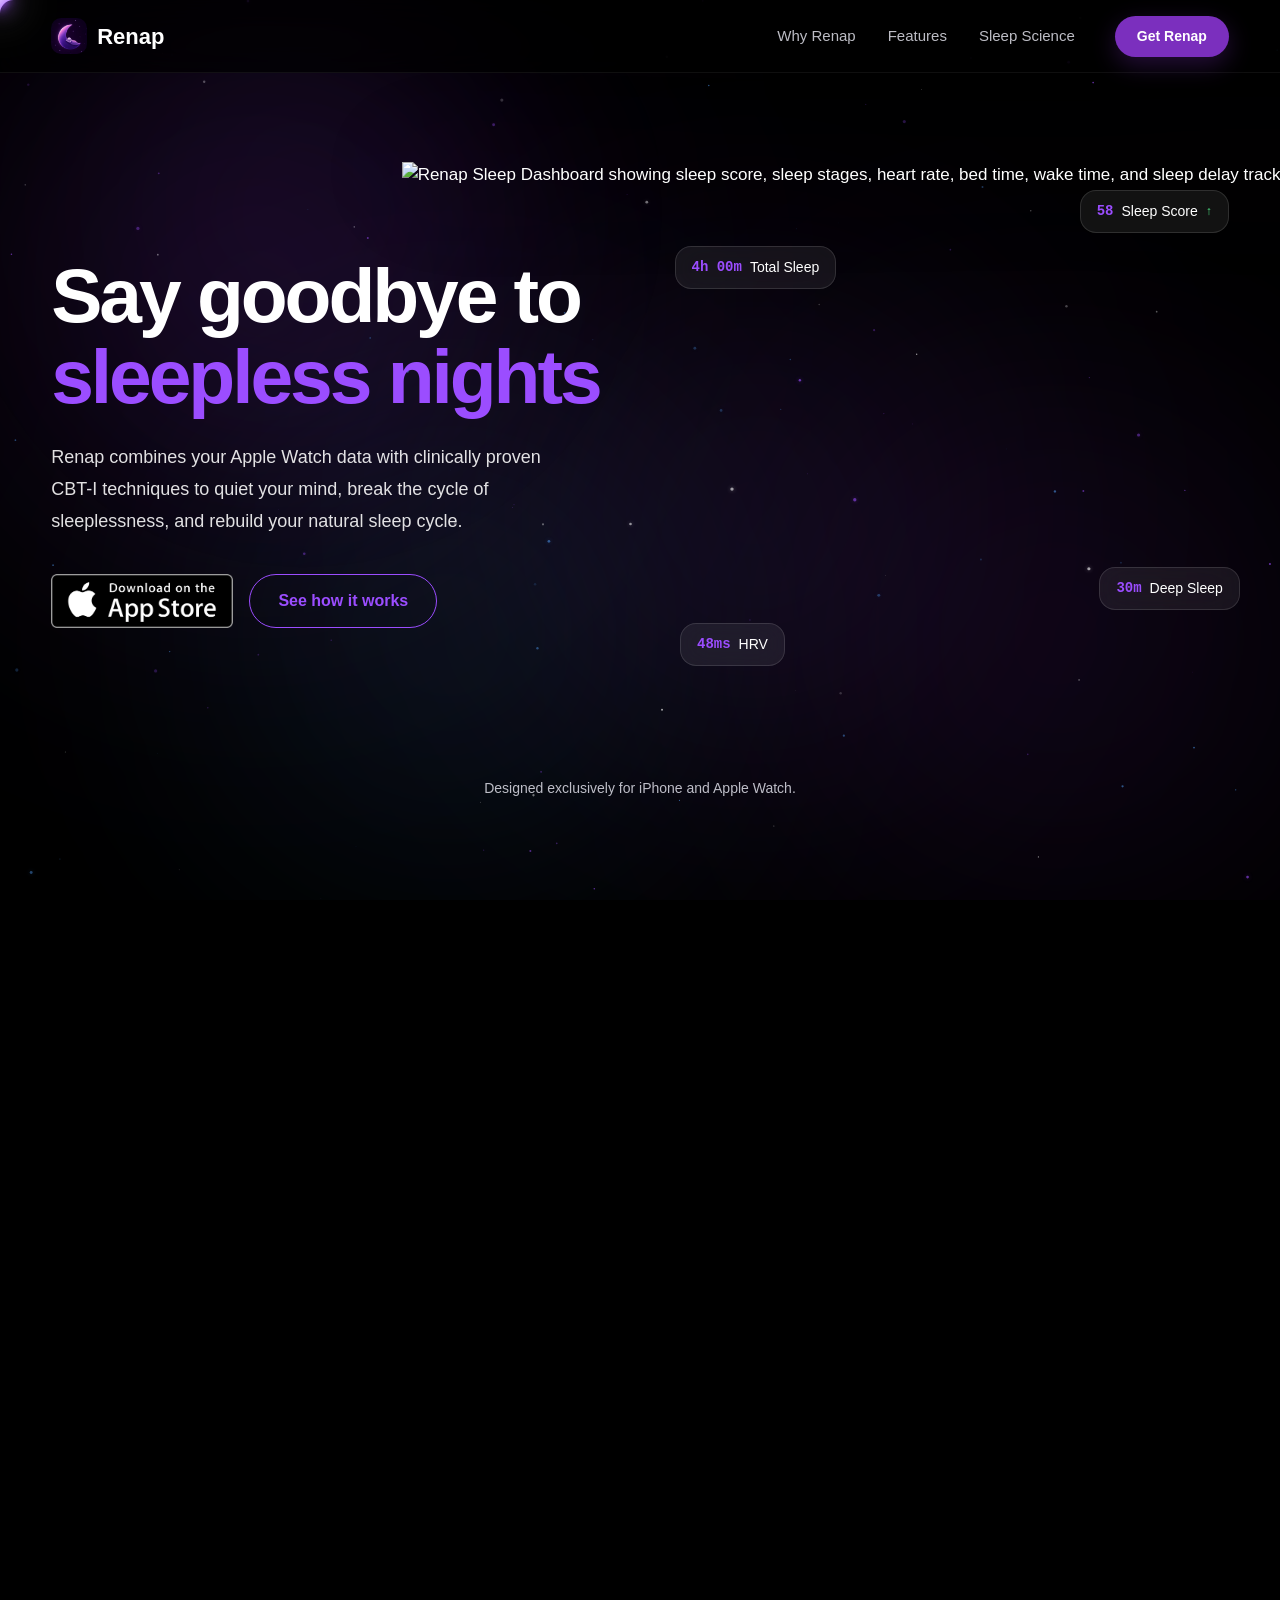
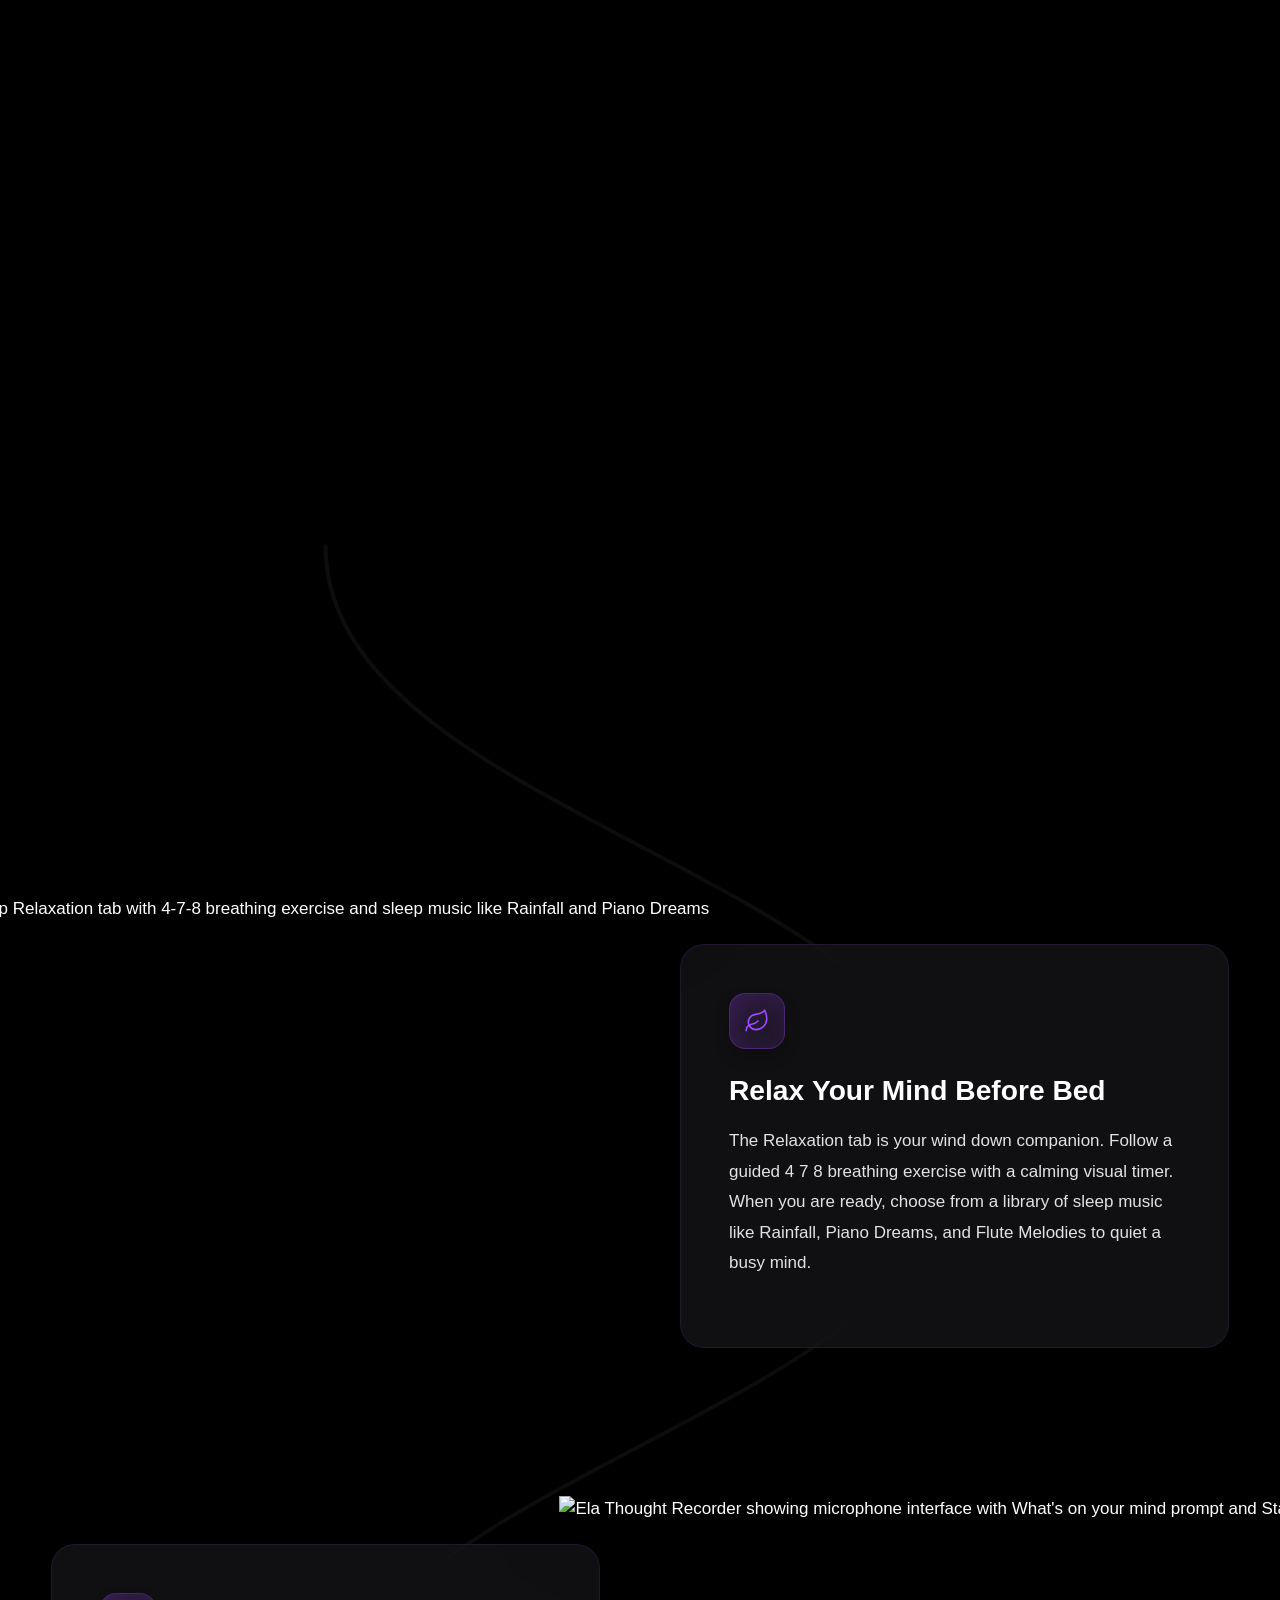
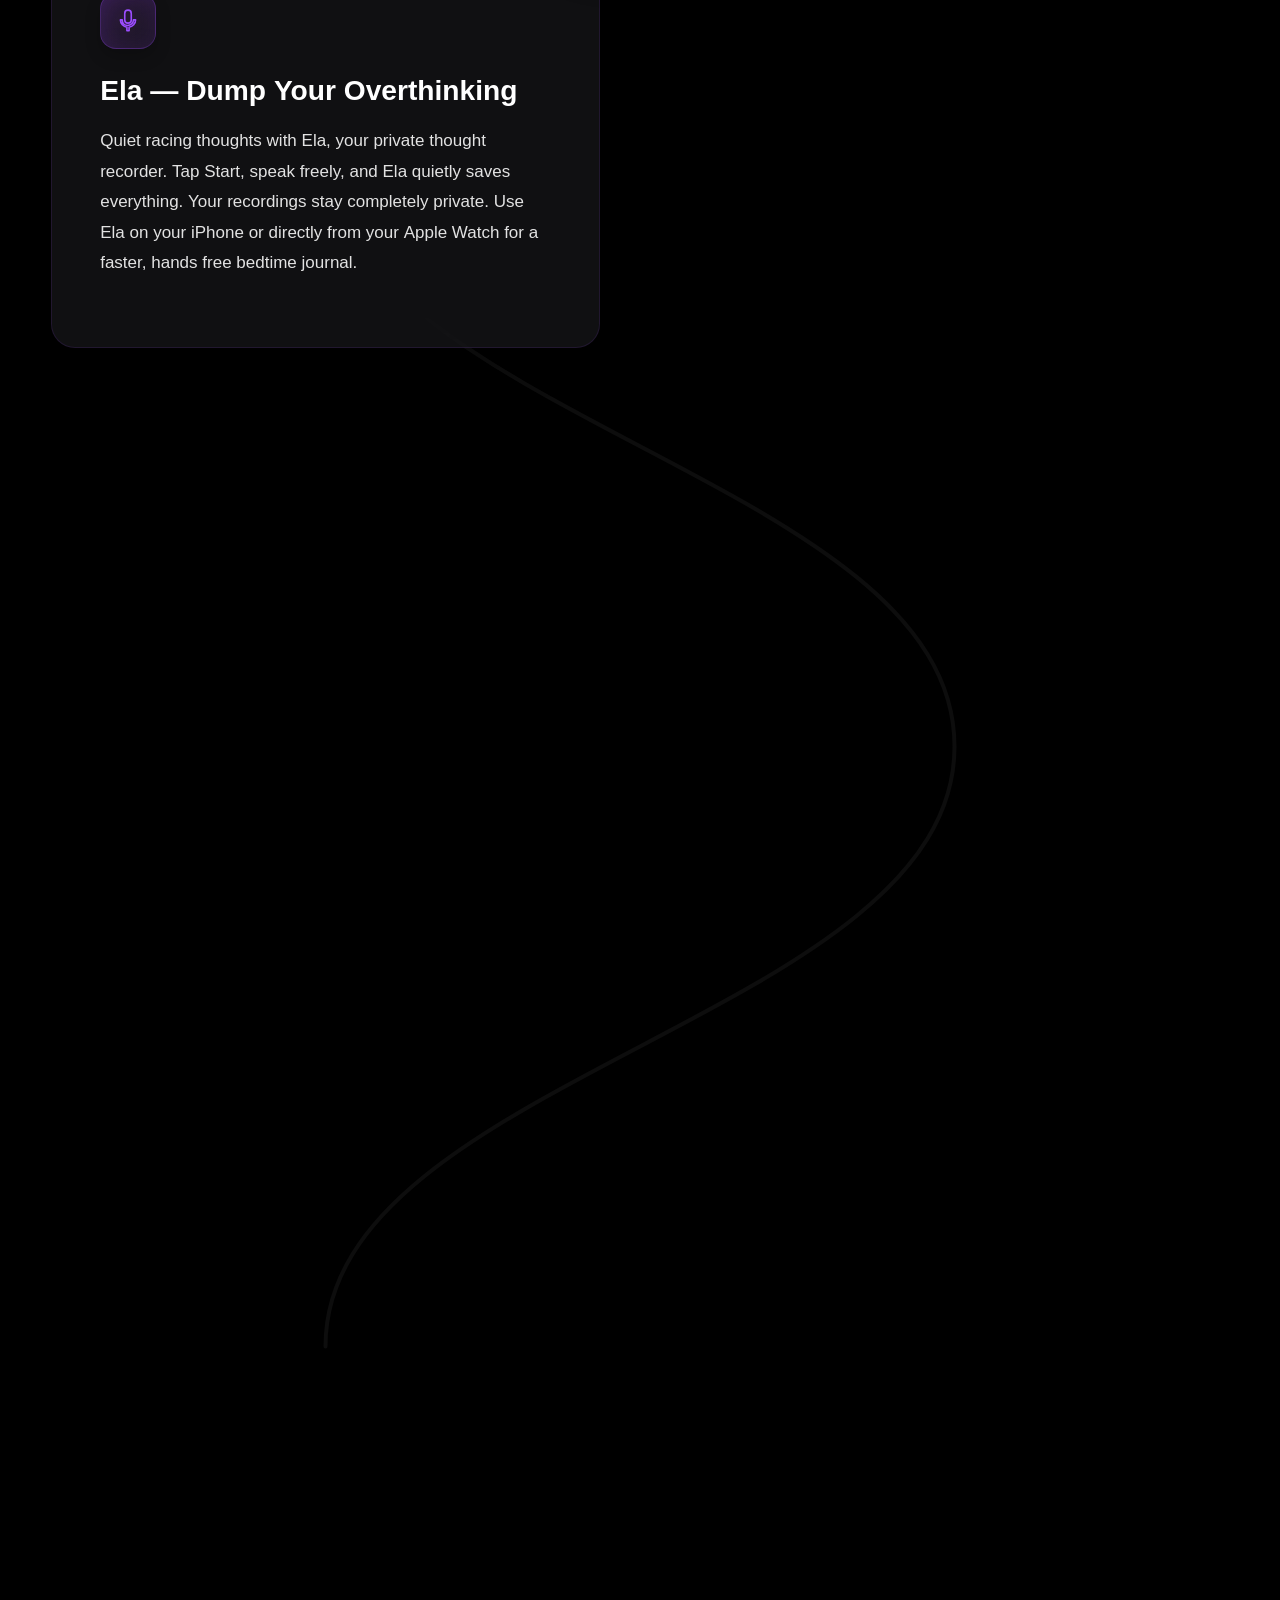
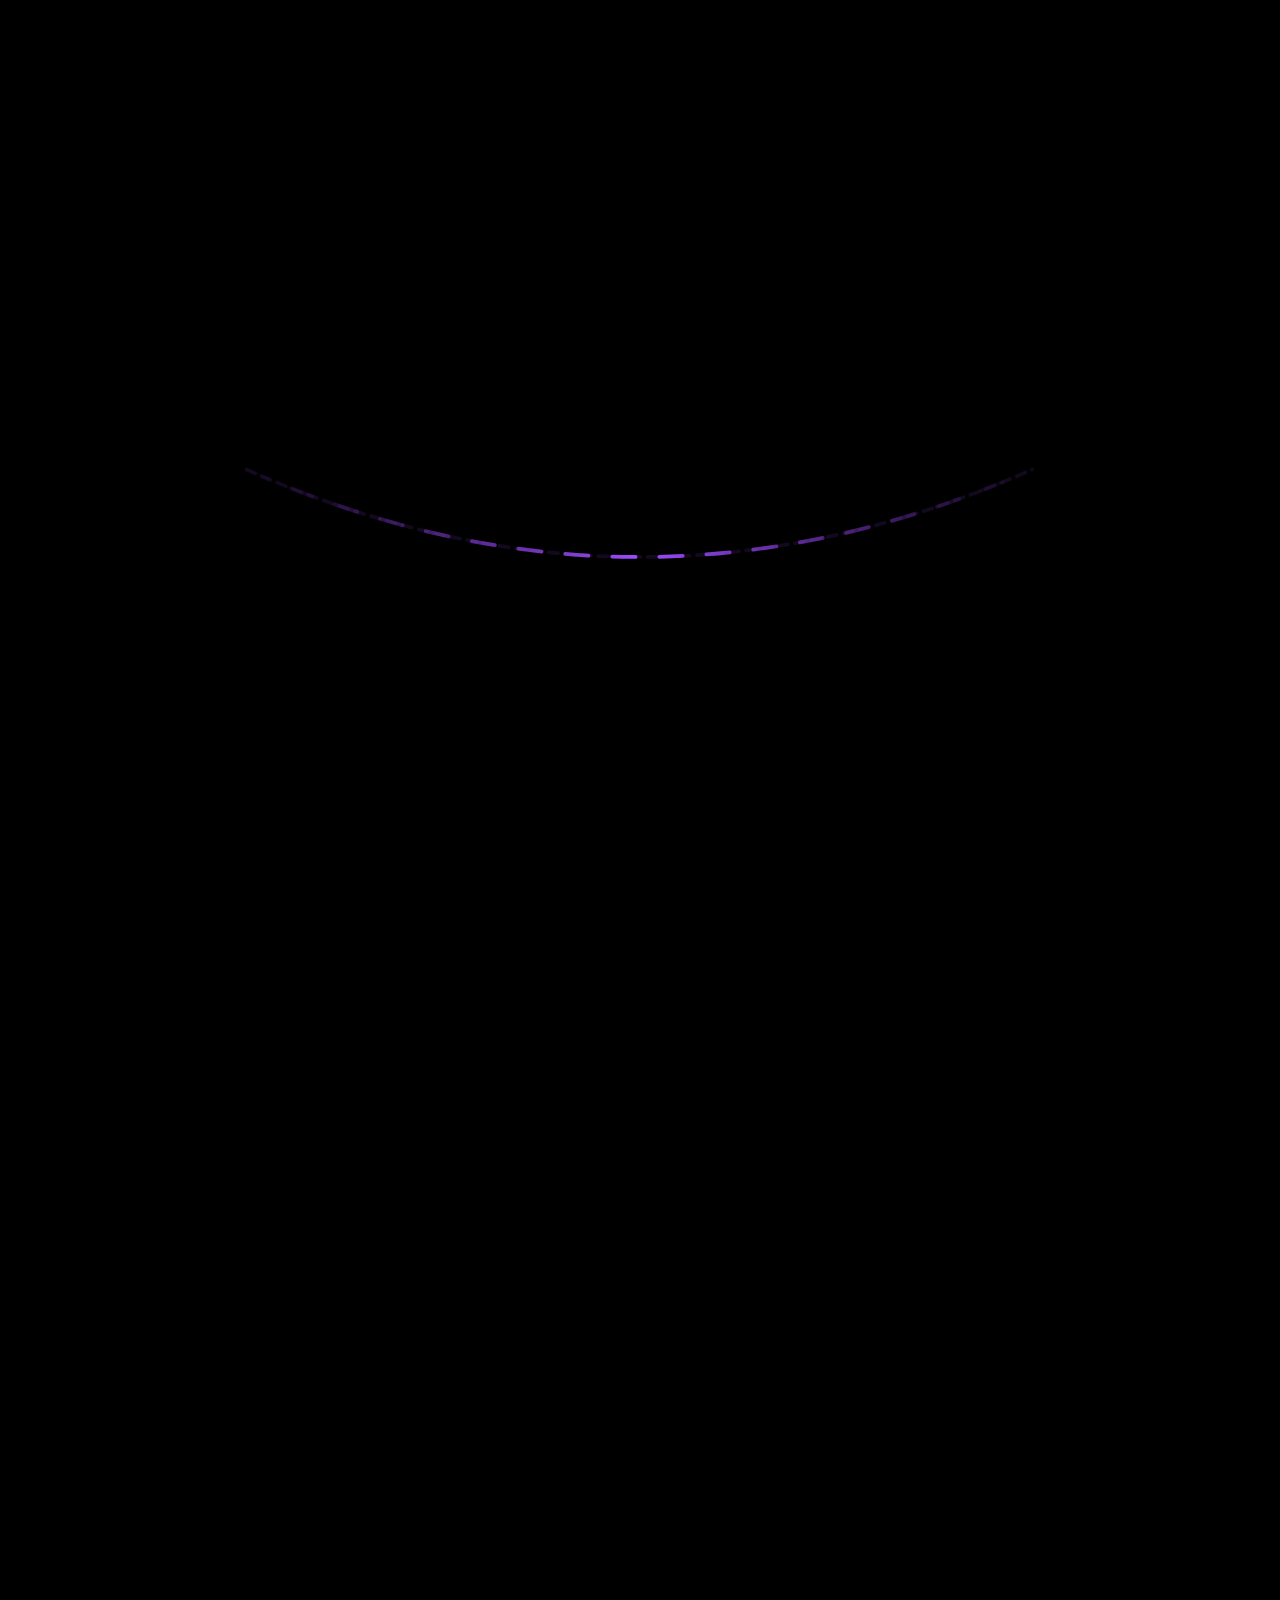
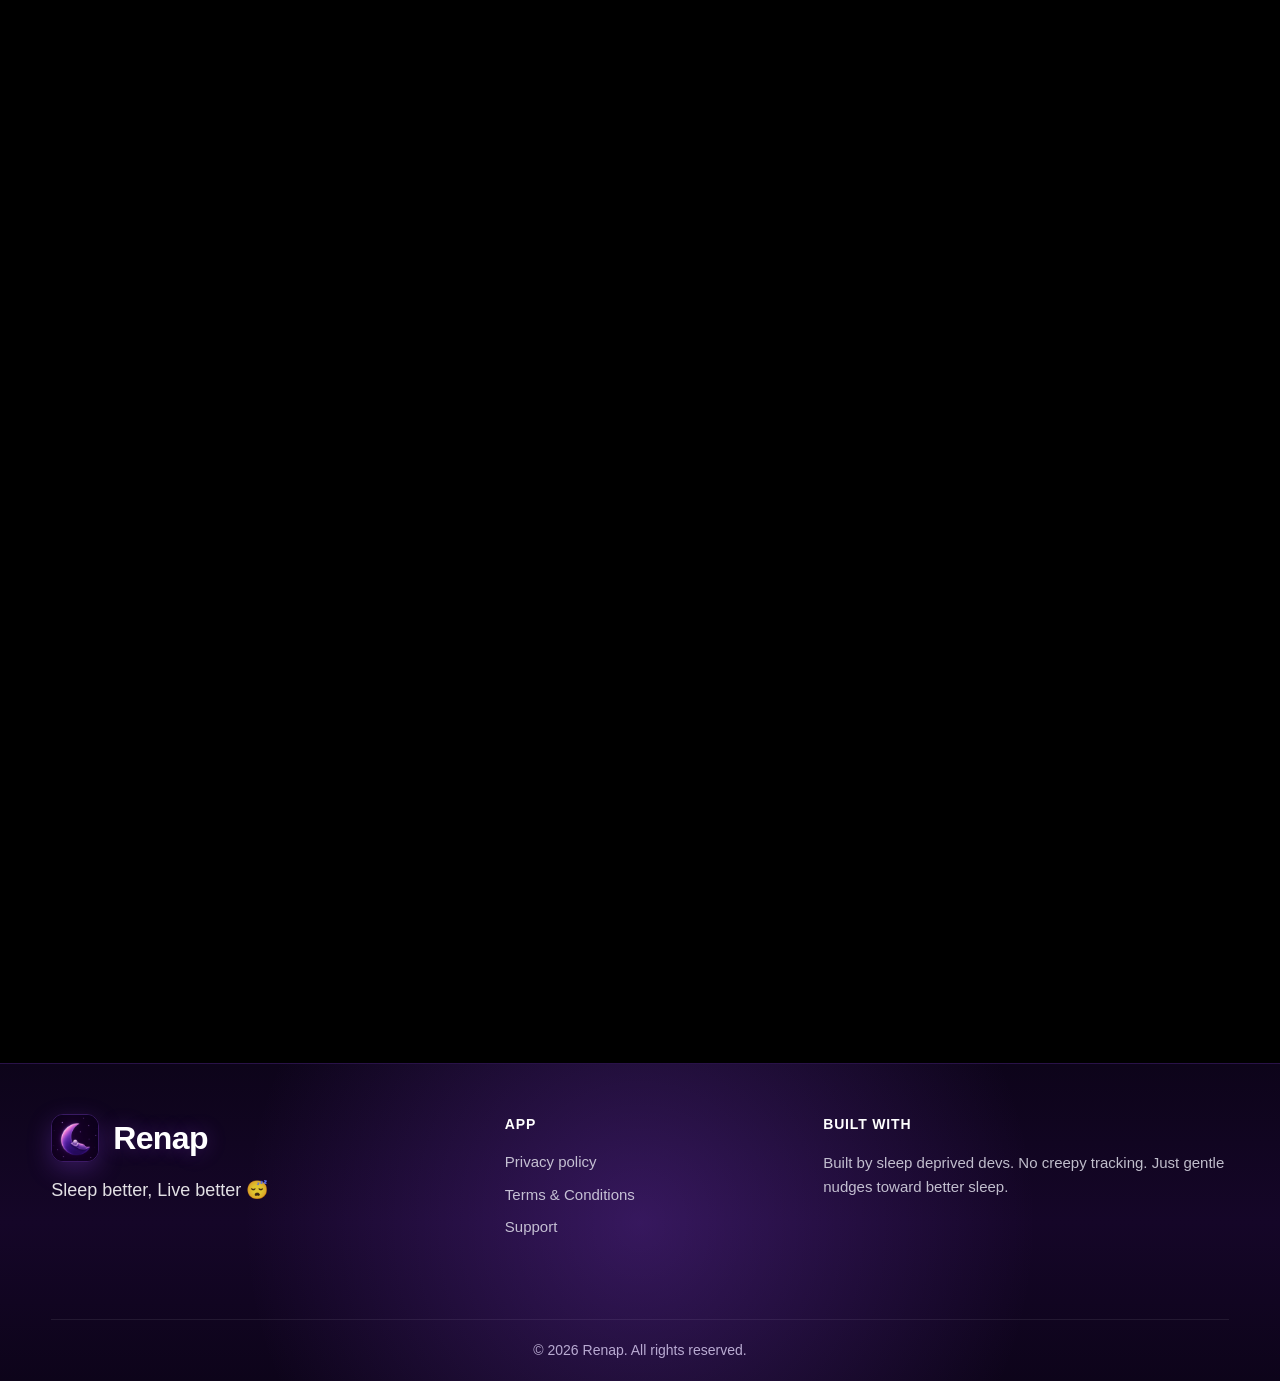
==== commit c58d8550: "Rename Somnio to Renap across all files, update email and support URL" ====
--- a/index.html
+++ b/index.html
@@ -4,14 +4,14 @@
 <head>
   <meta charset="UTF-8">
   <meta name="viewport" content="width=device-width, initial-scale=1.0">
-  <title>Somnio — Break the Insomnia Cycle with CBT-I</title>
+  <title>Renap — Break the Insomnia Cycle with CBT-I</title>
   <meta name="description"
-    content="Stop fighting bedtime anxiety. Somnio connects to your Apple Watch and Apple Health to guide you through clinically-proven CBT-I (Cognitive Behavioral Therapy for Insomnia) techniques, sleep delay tracking, and bedtime thought dumping.">
+    content="Stop fighting bedtime anxiety. Renap connects to your Apple Watch and Apple Health to guide you through clinically-proven CBT-I (Cognitive Behavioral Therapy for Insomnia) techniques, sleep delay tracking, and bedtime thought dumping.">
 
   <!-- Open Graph -->
-  <meta property="og:title" content="Somnio — Break the Insomnia Cycle with CBT-I">
+  <meta property="og:title" content="Renap — Break the Insomnia Cycle with CBT-I">
   <meta property="og:description"
-    content="Quiet your mind and relearn how to sleep. Somnio uses your Apple Watch and evidence-based CBT-I to treat chronic insomnia without pills.">
+    content="Quiet your mind and relearn how to sleep. Renap uses your Apple Watch and evidence-based CBT-I to treat chronic insomnia without pills.">
   <meta property="og:type" content="website">
   <meta property="og:image" content="resource/Dashboard.png">
 
@@ -28,8 +28,8 @@
   <!-- Premium Splash Preloader -->
   <div id="preloader">
     <div class="preloader-content">
-      <img src="resource/app%20logo.png" alt="Somnio Logo" class="preloader-logo">
-      <h1 class="preloader-title">Welcome to Somnio</h1>
+      <img src="resource/app%20logo.png" alt="Renap Logo" class="preloader-logo">
+      <h1 class="preloader-title">Welcome to Renap</h1>
       <div class="preloader-spinner-bar">
         <div class="preloader-spinner-progress"></div>
       </div>
@@ -55,17 +55,17 @@
        ============================================================ -->
   <nav class="navbar" id="navbar">
     <div class="nav-inner">
-      <a href="#" class="nav-brand" aria-label="Somnio Home" id="nav-brand-link">
-        <img src="resource/app%20logo.png" alt="Somnio Logo" class="nav-logo">
-        Somnio
+      <a href="#" class="nav-brand" aria-label="Renap Home" id="nav-brand-link">
+        <img src="resource/app%20logo.png" alt="Renap Logo" class="nav-logo">
+        Renap
       </a>
 
       <div class="nav-links" id="navLinks">
-        <a href="#problem" id="nav-link-why">Why Somnio</a>
+        <a href="#problem" id="nav-link-why">Why Renap</a>
         <a href="#features" id="nav-link-features">Features</a>
         <a href="#articles" id="nav-link-articles">Sleep Science</a>
         <a href="#download" class="nav-cta" id="nav-link-download">
-          <span class="btn btn-primary" style="padding: 10px 22px; font-size: 14px;">Get Somnio</span>
+          <span class="btn btn-primary" style="padding: 10px 22px; font-size: 14px;">Get Renap</span>
         </a>
       </div>
 
@@ -80,10 +80,10 @@
   <!-- Mobile Nav -->
   <div class="mobile-nav-overlay" id="mobileNavOverlay"></div>
   <div class="mobile-nav" id="mobileNav">
-    <a href="#problem" id="mob-link-why">Why Somnio</a>
+    <a href="#problem" id="mob-link-why">Why Renap</a>
     <a href="#features" id="mob-link-features">Features</a>
     <a href="#articles" id="mob-link-articles">Sleep Science</a>
-    <a href="#download" class="btn btn-primary" id="mob-link-download">Get Somnio</a>
+    <a href="#download" class="btn btn-primary" id="mob-link-download">Get Renap</a>
   </div>
 
   <main>
@@ -96,11 +96,11 @@
           <div class="hero-text">
             <h1 class="heading-hero reveal" id="hero-title" style="transition-delay: 150ms;">Say goodbye to<br><span
                 class="text-purple">sleepless nights</span></h1>
-            <p class="text-body reveal" id="hero-subheadline" style="transition-delay: 250ms;">Somnio combines your
+            <p class="text-body reveal" id="hero-subheadline" style="transition-delay: 250ms;">Renap combines your
               Apple Watch data with clinically proven CBT-I techniques to quiet your mind, break the cycle of
               sleeplessness, and rebuild your natural sleep cycle.</p>
             <div class="hero-ctas reveal" style="transition-delay: 350ms;">
-              <a href="#download" class="app-store-badge" aria-label="Download Somnio on the App Store"
+              <a href="#download" class="app-store-badge" aria-label="Download Renap on the App Store"
                 id="hero-cta-primary">
                 <img src="resource/App_Store_Badge.png" alt="Download on the App Store">
               </a>
@@ -126,7 +126,7 @@
             <!-- iPhone Mockup — Real Dashboard Screenshot -->
             <div class="phone-frame phone-frame-real-mockup" id="hero-phone-frame">
               <img src="resource/Dashboard.png"
-                alt="Somnio Sleep Dashboard showing sleep score, sleep stages, heart rate, bed time, wake time, and sleep delay tracking based on CBT-I guidelines"
+                alt="Renap Sleep Dashboard showing sleep score, sleep stages, heart rate, bed time, wake time, and sleep delay tracking based on CBT-I guidelines"
                 class="phone-mockup-img" loading="lazy">
             </div>
           </div>
@@ -152,7 +152,7 @@
           <div class="problem-left reveal">
             <div class="section-header">
               <h2 class="heading-section" id="problem-title">Make bedtime peaceful again.</h2>
-              <p class="text-body" id="problem-desc">Sleepless nights are frustrating and exhausting. Somnio uses your Apple Watch and evidence based CBT-I methods to help you rebuild your relationship with sleep without pills or empty promises.</p>
+              <p class="text-body" id="problem-desc">Sleepless nights are frustrating and exhausting. Renap uses your Apple Watch and evidence based CBT-I methods to help you rebuild your relationship with sleep without pills or empty promises.</p>
             </div>
           </div>
 
@@ -162,7 +162,7 @@
               <div class="stat-card-default">
                 <div class="stat-icon" aria-hidden="true">
                   <svg width="24" height="24" viewBox="0 0 24 24" fill="none" stroke="currentColor" stroke-width="2"
-                    stroke-linecap="round" stroke-linejoin="round" style="color: var(--somnio-purple-bright);">
+                    stroke-linecap="round" stroke-linejoin="round" style="color: var(--renap-purple-bright);">
                     <path d="M12 3a6 6 0 0 0 9 9 9 9 0 1 1-9-9Z" />
                   </svg>
                 </div>
@@ -173,7 +173,7 @@
               </div>
               <!-- Hover Content (Shows on hover) -->
               <div class="stat-card-hover">
-                <p class="stat-description">Over 33% of adults suffer from sleep issues. Somnio targets the behavioral causes of exhaustion without chemical dependency.</p>
+                <p class="stat-description">Over 33% of adults suffer from sleep issues. Renap targets the behavioral causes of exhaustion without chemical dependency.</p>
               </div>
             </div>
             
@@ -182,7 +182,7 @@
               <div class="stat-card-default">
                 <div class="stat-icon" aria-hidden="true">
                   <svg width="24" height="24" viewBox="0 0 24 24" fill="none" stroke="currentColor" stroke-width="2"
-                    stroke-linecap="round" stroke-linejoin="round" style="color: var(--somnio-purple-bright);">
+                    stroke-linecap="round" stroke-linejoin="round" style="color: var(--renap-purple-bright);">
                     <path d="M3 3v18h18" />
                     <path d="m19 9-5 5-4-4-3 3" />
                   </svg>
@@ -194,7 +194,7 @@
               </div>
               <!-- Hover Content (Shows on hover) -->
               <div class="stat-card-hover">
-                <p class="stat-description">Awake, REM, Core, and Deep sleep are vital. Somnio tracks your watch data to identify and optimize your recovery patterns.</p>
+                <p class="stat-description">Awake, REM, Core, and Deep sleep are vital. Renap tracks your watch data to identify and optimize your recovery patterns.</p>
               </div>
             </div>
 
@@ -203,7 +203,7 @@
               <div class="stat-card-default">
                 <div class="stat-icon" aria-hidden="true">
                   <svg width="24" height="24" viewBox="0 0 24 24" fill="none" stroke="currentColor" stroke-width="2"
-                    stroke-linecap="round" stroke-linejoin="round" style="color: var(--somnio-purple-bright);">
+                    stroke-linecap="round" stroke-linejoin="round" style="color: var(--renap-purple-bright);">
                     <circle cx="12" cy="12" r="10" />
                     <polyline points="12 6 12 12 16 14" />
                   </svg>
@@ -235,10 +235,10 @@
         <svg class="scroll-line-svg">
           <defs>
             <linearGradient id="line-gradient" x1="0%" y1="0%" x2="0%" y2="100%">
-              <stop offset="0%" stop-color="var(--somnio-purple-bright)" stop-opacity="0.1" />
-              <stop offset="15%" stop-color="var(--somnio-purple-bright)" stop-opacity="1" />
-              <stop offset="85%" stop-color="var(--somnio-purple-bright)" stop-opacity="1" />
-              <stop offset="100%" stop-color="var(--somnio-purple-bright)" stop-opacity="0.1" />
+              <stop offset="0%" stop-color="var(--renap-purple-bright)" stop-opacity="0.1" />
+              <stop offset="15%" stop-color="var(--renap-purple-bright)" stop-opacity="1" />
+              <stop offset="85%" stop-color="var(--renap-purple-bright)" stop-opacity="1" />
+              <stop offset="100%" stop-color="var(--renap-purple-bright)" stop-opacity="0.1" />
             </linearGradient>
           </defs>
           <path class="scroll-line-track" d="" fill="none" stroke="rgba(255, 255, 255, 0.05)" stroke-width="4"
@@ -260,7 +260,7 @@
           <div class="feature-info">
             <div class="feature-icon" aria-hidden="true">
               <svg width="26" height="26" viewBox="0 0 24 24" fill="none" stroke="currentColor" stroke-width="1.5"
-                stroke-linecap="round" stroke-linejoin="round" style="color: var(--somnio-purple-bright);">
+                stroke-linecap="round" stroke-linejoin="round" style="color: var(--renap-purple-bright);">
                 <path d="M12 3a6 6 0 0 0 9 9 9 9 0 1 1-9-9Z" />
               </svg>
             </div>
@@ -272,7 +272,7 @@
           <div class="feature-visual">
             <div class="phone-frame phone-frame-real-mockup" id="mock-phone-dashboard">
               <img src="resource/Dashboard.png"
-                alt="Somnio Sleep Tab showing sleep diary with total sleep, sleep score, bed time, wake time, and sleep stages breakdown"
+                alt="Renap Sleep Tab showing sleep diary with total sleep, sleep score, bed time, wake time, and sleep stages breakdown"
                 class="phone-mockup-img" loading="lazy">
             </div>
           </div>
@@ -283,7 +283,7 @@
           <div class="feature-info">
             <div class="feature-icon" aria-hidden="true">
               <svg width="26" height="26" viewBox="0 0 24 24" fill="none" stroke="currentColor" stroke-width="1.5"
-                stroke-linecap="round" stroke-linejoin="round" style="color: var(--somnio-purple-bright);">
+                stroke-linecap="round" stroke-linejoin="round" style="color: var(--renap-purple-bright);">
                 <path d="M11 20A7 7 0 0 1 9.8 6.1C15.5 5 17 4.48 19 2c1 2 2 4.18 2 8 0 5.5-4.78 10-10 10Z" />
                 <path d="M2 21c0-3 1.85-5.36 5.08-6C9.5 14.52 12 13 13 12" />
               </svg>
@@ -296,7 +296,7 @@
           <div class="feature-visual">
             <div class="phone-frame phone-frame-real-mockup" id="mock-phone-relaxation">
               <img src="resource/Realaxation.png"
-                alt="Somnio Relaxation tab with 4-7-8 breathing exercise and sleep music like Rainfall and Piano Dreams"
+                alt="Renap Relaxation tab with 4-7-8 breathing exercise and sleep music like Rainfall and Piano Dreams"
                 class="phone-mockup-img" loading="lazy">
             </div>
           </div>
@@ -307,7 +307,7 @@
           <div class="feature-info">
             <div class="feature-icon" aria-hidden="true">
               <svg width="26" height="26" viewBox="0 0 24 24" fill="none" stroke="currentColor" stroke-width="1.5"
-                stroke-linecap="round" stroke-linejoin="round" style="color: var(--somnio-purple-bright);">
+                stroke-linecap="round" stroke-linejoin="round" style="color: var(--renap-purple-bright);">
                 <path d="M12 14c1.66 0 3-1.34 3-3V5c0-1.66-1.34-3-3-3S9 3.34 9 5v6c0 1.66 1.34 3 3 3z" />
                 <path
                   d="M17 11c0 3-2.54 5.1-5.3 5.1S6.7 14 6.7 11H5c0 3.41 2.72 6.23 6 6.72V21h2v-3.28c3.28-.48 6-3.3 6-6.72h-1.7z" />
@@ -332,20 +332,20 @@
           <div class="feature-info">
             <div class="feature-icon" aria-hidden="true">
               <svg width="26" height="26" viewBox="0 0 24 24" fill="none" stroke="currentColor" stroke-width="1.5"
-                stroke-linecap="round" stroke-linejoin="round" style="color: var(--somnio-purple-bright);">
+                stroke-linecap="round" stroke-linejoin="round" style="color: var(--renap-purple-bright);">
                 <path d="M3 3v18h18" />
                 <path d="m19 9-5 5-4-4-3 3" />
               </svg>
             </div>
             <h3 class="heading-feature" id="feat-title-progress">Track Your Sleep Progress</h3>
             <p class="text-body" id="feat-desc-progress">Track your sleep journey over time. The Progress tab maps
-              nights tracked, average sleep score, and average sleep duration in a clear trend chart. Somnio shows
+              nights tracked, average sleep score, and average sleep duration in a clear trend chart. Renap shows
               whether your sleep is improving so you always know where you stand.</p>
           </div>
           <div class="feature-visual">
             <div class="phone-frame phone-frame-real-mockup" id="mock-phone-progress">
               <img src="resource/Progress.png"
-                alt="Somnio Progress tab showing sleep journey with nights tracked, average score, sleep score trend chart, and week by week breakdown"
+                alt="Renap Progress tab showing sleep journey with nights tracked, average score, sleep score trend chart, and week by week breakdown"
                 class="phone-mockup-img" loading="lazy">
             </div>
           </div>
@@ -356,7 +356,7 @@
           <div class="feature-info">
             <div class="feature-icon" aria-hidden="true">
               <svg width="26" height="26" viewBox="0 0 24 24" fill="none" stroke="currentColor" stroke-width="1.5"
-                stroke-linecap="round" stroke-linejoin="round" style="color: var(--somnio-purple-bright);">
+                stroke-linecap="round" stroke-linejoin="round" style="color: var(--renap-purple-bright);">
                 <path d="M14 2H6a2 2 0 0 0-2 2v16a2 2 0 0 0 2 2h12a2 2 0 0 0 2-2V8z" />
                 <polyline points="14 2 14 8 20 8" />
                 <line x1="16" y1="13" x2="8" y2="13" />
@@ -371,7 +371,7 @@
           <div class="feature-visual">
             <div class="phone-frame phone-frame-real-mockup" id="mock-phone-reports">
               <img src="resource/Weekly Reports.png"
-                alt="Somnio Week 1 Report showing average sleep score of 44, sleep stages breakdown, AI insights, and share button for PDF export"
+                alt="Renap Week 1 Report showing average sleep score of 44, sleep stages breakdown, AI insights, and share button for PDF export"
                 class="phone-mockup-img" loading="lazy">
             </div>
           </div>
@@ -398,9 +398,9 @@
             <path class="glowing-path" d="M 166 70 Q 500 210 833 70" stroke="url(#steps-glow-grad)" stroke-width="3" stroke-linecap="round" />
             <defs>
               <linearGradient id="steps-glow-grad" x1="0%" y1="0%" x2="100%" y2="0%">
-                <stop offset="0%" stop-color="var(--somnio-purple)" stop-opacity="0" />
-                <stop offset="50%" stop-color="var(--somnio-purple-bright)" stop-opacity="1" />
-                <stop offset="100%" stop-color="var(--somnio-purple)" stop-opacity="0" />
+                <stop offset="0%" stop-color="var(--renap-purple)" stop-opacity="0" />
+                <stop offset="50%" stop-color="var(--renap-purple-bright)" stop-opacity="1" />
+                <stop offset="100%" stop-color="var(--renap-purple)" stop-opacity="0" />
               </linearGradient>
             </defs>
           </svg>
@@ -409,13 +409,13 @@
             <div class="glass-card step-card" id="step-card-1">
               <div class="step-number">1</div>
               <h3 class="step-title">Set up</h3>
-              <p class="step-desc">Download Somnio and allow Apple Health access.</p>
+              <p class="step-desc">Download Renap and allow Apple Health access.</p>
               <span class="step-time">One time</span>
             </div>
             <div class="glass-card step-card" id="step-card-2">
               <div class="step-number">2</div>
               <h3 class="step-title">Sleep</h3>
-              <p class="step-desc">Wear your Apple Watch to bed. Somnio will track your sleep automatically.</p>
+              <p class="step-desc">Wear your Apple Watch to bed. Renap will track your sleep automatically.</p>
               <span class="step-time">Wear your Watch</span>
             </div>
             <div class="glass-card step-card" id="step-card-3">
@@ -494,7 +494,7 @@
               </div>
               <div class="glass-card article-card flip-card-back">
                 <h3 class="article-back-title">Sleep Stages</h3>
-                <p class="article-desc">Your sleep is divided into distinct cycles, each serving a vital purpose. Deep sleep is essential for physical recovery, muscle repair, and immune support. REM sleep is where dreaming happens, crucial for emotional processing, memory consolidation, and cognitive function. Core sleep (light sleep) makes up the transition periods. Somnio decodes these stages from your Apple Watch data so you can see if you are getting the balanced, quality sleep your body requires.</p>
+                <p class="article-desc">Your sleep is divided into distinct cycles, each serving a vital purpose. Deep sleep is essential for physical recovery, muscle repair, and immune support. REM sleep is where dreaming happens, crucial for emotional processing, memory consolidation, and cognitive function. Core sleep (light sleep) makes up the transition periods. Renap decodes these stages from your Apple Watch data so you can see if you are getting the balanced, quality sleep your body requires.</p>
               </div>
             </div>
           </div>
@@ -532,7 +532,7 @@
             <p class="text-body" id="download-section-subtitle">Start your CBT-I journey. Free to download on App Store.</p>
 
             <div class="download-ctas">
-              <a href="#download" class="app-store-badge" aria-label="Download Somnio on the App Store"
+              <a href="#download" class="app-store-badge" aria-label="Download Renap on the App Store"
                 id="download-store-link">
                 <img src="resource/App_Store_Badge.png" alt="Download on the App Store">
               </a>
@@ -544,13 +544,13 @@
             <div class="download-devices">
               <!-- Apple Watch Mockup -->
               <div class="download-watch" id="mock-watch-download">
-                <img src="resource/Watch.png" alt="Somnio Apple Watch App showing Breathe and Start screen"
+                <img src="resource/Watch.png" alt="Renap Apple Watch App showing Breathe and Start screen"
                   class="watch-mockup-img" loading="lazy">
               </div>
               <!-- iPhone Mockup showing Start Screen -->
               <div class="download-phone">
                 <div class="phone-frame phone-frame-real-mockup" id="mock-phone-download-start">
-                  <img src="resource/Start.png" alt="Somnio App Start Screen" class="phone-mockup-img" loading="lazy">
+                  <img src="resource/Start.png" alt="Renap App Start Screen" class="phone-mockup-img" loading="lazy">
                 </div>
               </div>
             </div>
@@ -571,8 +571,8 @@
         <!-- Column 1: Brand -->
         <div id="footer-col-brand">
           <div class="footer-brand">
-            <img src="resource/app%20logo.png" alt="Somnio" class="footer-logo">
-            Somnio
+            <img src="resource/app%20logo.png" alt="Renap" class="footer-logo">
+            Renap
           </div>
           <p class="footer-tagline">Sleep better, Live better 😴</p>
         </div>
@@ -583,7 +583,7 @@
           <div class="footer-links">
             <a href="privacy.html">Privacy policy</a>
             <a href="terms.html">Terms & Conditions</a>
-            <a href="mailto:somnioteam@gmail.com">Support</a>
+            <a href="mailto:sarthaksingh.cse@gmail.com">Support</a>
           </div>
         </div>
 
@@ -595,7 +595,7 @@
       </div>
 
       <div class="footer-bottom">
-        <p>© 2026 Somnio. All rights reserved.</p>
+        <p>© 2026 Renap. All rights reserved.</p>
       </div>
     </div>
   </footer>
@@ -606,11 +606,11 @@
       <div class="modal-icon">🔮🛠️</div>
       <h3 class="modal-title">Under Construction!</h3>
       <div class="modal-text">
-        <p>Thank you so much for your interest in Somnio 💜</p>
+        <p>Thank you so much for your interest in Renap 💜</p>
         <p>We're currently in the final testing phase, making sure everything works perfectly before we launch.</p>
         <p>We know how frustrating sleepless nights can be, and we're working hard to bring you an app that's truly worth the wait.</p>
         <p>We'll be on the App Store very soon, and we can't wait to welcome you.</p>
-        <p>Thank you for your patience, support, and for believing in Somnio. See you soon! ✨</p>
+        <p>Thank you for your patience, support, and for believing in Renap. See you soon! ✨</p>
       </div>
       <button class="btn btn-primary modal-btn" id="modalOkBtn">Got it!</button>
     </div>
--- a/styles.css
+++ b/styles.css
@@ -1,5 +1,5 @@
 /* ============================================================
-   SOMNIO — Landing Page Styles
+   RENAP — Landing Page Styles
    Complete responsive rewrite
    ============================================================ */
 
@@ -10,12 +10,12 @@
    ============================================================ */
 :root {
   /* Brand Colors */
-  --somnio-purple: #7B2FBE;
-  --somnio-purple-bright: #9B4DFF;
-  --somnio-deep-purple: #7B61FF;
-  --somnio-moon-blue: #4A90E2;
-  --somnio-orb-pink: #FF2D9B;
-  --somnio-orb-blue: #3D5AFE;
+  --renap-purple: #7B2FBE;
+  --renap-purple-bright: #9B4DFF;
+  --renap-deep-purple: #7B61FF;
+  --renap-moon-blue: #4A90E2;
+  --renap-orb-pink: #FF2D9B;
+  --renap-orb-blue: #3D5AFE;
 
   /* Sleep Stage Colors */
   --sleep-awake: #FF6B6B;
@@ -156,11 +156,11 @@
   font-family: var(--font-mono);
   font-size: clamp(36px, 4.5vw, 72px);
   font-weight: 700;
-  color: var(--somnio-purple-bright);
+  color: var(--renap-purple-bright);
 }
 
 .text-purple {
-  color: var(--somnio-purple-bright) !important;
+  color: var(--renap-purple-bright) !important;
 }
 
 /* ============================================================
@@ -258,7 +258,7 @@
 }
 
 .btn-primary {
-  background: var(--somnio-purple);
+  background: var(--renap-purple);
   color: var(--text-primary);
   box-shadow: 0 8px 24px rgba(123, 47, 190, 0.3);
 }
@@ -275,8 +275,8 @@
 
 .btn-ghost {
   background: transparent;
-  color: var(--somnio-purple-bright);
-  border: 1.5px solid var(--somnio-purple-bright);
+  color: var(--renap-purple-bright);
+  border: 1.5px solid var(--renap-purple-bright);
 }
 
 .btn-ghost:hover {
@@ -293,7 +293,7 @@
 .btn:focus-visible,
 a:focus-visible,
 button:focus-visible {
-  outline: 2px solid var(--somnio-purple-bright);
+  outline: 2px solid var(--renap-purple-bright);
   outline-offset: 3px;
 }
 
@@ -491,7 +491,7 @@
 .nav-brand svg {
   width: 28px;
   height: 28px;
-  fill: var(--somnio-purple-bright);
+  fill: var(--renap-purple-bright);
 }
 
 .nav-logo {
@@ -522,7 +522,7 @@
   left: 0;
   width: 0;
   height: 2px;
-  background: var(--somnio-purple-bright);
+  background: var(--renap-purple-bright);
   border-radius: 1px;
   transition: width 250ms ease;
 }
@@ -626,7 +626,7 @@
 
 .mobile-nav a:hover,
 .mobile-nav a.active {
-  color: var(--somnio-purple-bright);
+  color: var(--renap-purple-bright);
 }
 
 .mobile-nav .btn {
@@ -714,7 +714,7 @@
 .stat-chip .chip-value {
   font-family: var(--font-mono);
   font-weight: 700;
-  color: var(--somnio-purple-bright);
+  color: var(--renap-purple-bright);
 }
 
 .stat-chip .chip-arrow {
@@ -888,7 +888,7 @@
   width: 80px;
   height: 80px;
   border-radius: 50%;
-  border: 3px solid var(--somnio-purple-bright);
+  border: 3px solid var(--renap-purple-bright);
   display: flex;
   align-items: center;
   justify-content: center;
@@ -902,15 +902,15 @@
   inset: -1px;
   border-radius: 50%;
   border: 3px solid transparent;
-  border-top-color: var(--somnio-deep-purple);
-  border-right-color: var(--somnio-deep-purple);
+  border-top-color: var(--renap-deep-purple);
+  border-right-color: var(--renap-deep-purple);
 }
 
 .screen-score {
   font-family: var(--font-mono);
   font-size: 26px;
   font-weight: 700;
-  color: var(--somnio-purple-bright);
+  color: var(--renap-purple-bright);
 }
 
 .screen-score-label {
@@ -1135,12 +1135,12 @@
 
 .pain-stat-card:hover .stat-icon {
   background: rgba(155, 77, 255, 0.25);
-  border-color: var(--somnio-purple-bright);
+  border-color: var(--renap-purple-bright);
   box-shadow: 0 0 15px rgba(155, 77, 255, 0.4);
 }
 
 .pain-stat-card:hover .text-data {
-  background: linear-gradient(135deg, var(--somnio-purple-bright) 0%, var(--somnio-orb-pink) 100%);
+  background: linear-gradient(135deg, var(--renap-purple-bright) 0%, var(--renap-orb-pink) 100%);
   -webkit-background-clip: text;
   -webkit-text-fill-color: transparent;
 }
@@ -1235,7 +1235,7 @@
 .feature-svg-icon {
   width: 26px;
   height: 26px;
-  color: var(--somnio-purple-bright);
+  color: var(--renap-purple-bright);
   display: block;
 }
 
@@ -1254,7 +1254,7 @@
   border: 1px solid rgba(123, 47, 190, 0.25);
   border-radius: 12px;
   font-size: 14px;
-  color: var(--somnio-purple-bright);
+  color: var(--renap-purple-bright);
   font-weight: 500;
   margin-top: 4px;
 }
@@ -1272,7 +1272,7 @@
   border: 1px solid rgba(155, 77, 255, 0.2);
   border-radius: 20px;
   font-size: 13px;
-  color: var(--somnio-purple-bright);
+  color: var(--renap-purple-bright);
   font-weight: 500;
 }
 
@@ -1455,7 +1455,7 @@
   border: 1px solid rgba(155, 77, 255, 0.15);
   border-radius: 20px;
   font-size: 11.5px;
-  color: var(--somnio-purple-bright);
+  color: var(--renap-purple-bright);
   font-weight: 500;
   text-transform: uppercase;
   letter-spacing: 0.5px;
@@ -1482,15 +1482,15 @@
 }
 
 .step-card:hover .step-number {
-  background: var(--somnio-purple-bright);
-  border-color: var(--somnio-purple-bright);
+  background: var(--renap-purple-bright);
+  border-color: var(--renap-purple-bright);
   box-shadow: 0 0 15px rgba(155, 77, 255, 0.5);
   color: #fff;
 }
 
 .step-card:hover .step-time {
   background: rgba(155, 77, 255, 0.15);
-  border-color: var(--somnio-purple-bright);
+  border-color: var(--renap-purple-bright);
   box-shadow: 0 0 10px rgba(155, 77, 255, 0.2);
 }
 
@@ -1547,7 +1547,7 @@
 }
 
 .ela-feature-card .emoji svg {
-  color: var(--somnio-purple-bright);
+  color: var(--renap-purple-bright);
 }
 
 .ela-feature-card .ela-feat-title {
@@ -1586,7 +1586,7 @@
 
 .waveform-bar {
   width: 3px;
-  background: var(--somnio-purple-bright);
+  background: var(--renap-purple-bright);
   border-radius: 2px;
   animation: waveform 1.5s ease-in-out infinite;
 }
@@ -1631,7 +1631,7 @@
   height: 42px;
   padding: 0 16px;
   background: linear-gradient(135deg, rgba(155, 77, 255, 0.2), rgba(123, 47, 190, 0.12));
-  color: var(--somnio-purple-bright);
+  color: var(--renap-purple-bright);
   border-radius: 21px;
   font-size: 12px;
   font-weight: 600;
@@ -1661,14 +1661,10 @@
   line-height: 1.65;
 }
 
-/* --- Flip Card Animations & Layout --- */
+/* --- Flip Card Animations & Layout (2D Cross-dissolve for zero-flicker stability) --- */
 .flip-card {
-  perspective: 1000px;
-  -webkit-perspective: 1000px;
   height: 240px;
   background-color: transparent;
-  transform: translate3d(0, 0, 0);
-  -webkit-transform: translate3d(0, 0, 0);
 }
 
 .flip-card .glass-card {
@@ -1690,16 +1686,11 @@
   width: 100%;
   height: 100%;
   text-align: left;
-  transition: transform 0.6s cubic-bezier(0.4, 0, 0.2, 1);
-  transform-style: preserve-3d;
-  -webkit-transform-style: preserve-3d;
-  transform: translate3d(0, 0, 0);
-  -webkit-transform: translate3d(0, 0, 0);
+  transition: transform 0.4s cubic-bezier(0.25, 0.46, 0.45, 0.94);
 }
 
 .flip-card:hover .flip-card-inner {
-  transform: translate3d(0, -6px, 0) rotateY(180deg);
-  -webkit-transform: translate3d(0, -6px, 0) rotateY(180deg);
+  transform: translateY(-6px);
 }
 
 .flip-card-front,
@@ -1709,28 +1700,33 @@
   left: 0;
   width: 100%;
   height: 100%;
-  -webkit-backface-visibility: hidden !important;
-  backface-visibility: hidden !important;
   display: flex;
   flex-direction: column;
   justify-content: flex-start;
   margin: 0;
   box-sizing: border-box;
-  transform: translate3d(0, 0, 0);
-  -webkit-transform: translate3d(0, 0, 0);
+  transition: opacity 0.4s cubic-bezier(0.25, 0.46, 0.45, 0.94), transform 0.4s cubic-bezier(0.25, 0.46, 0.45, 0.94), visibility 0.4s ease;
 }
 
 .flip-card-front {
+  opacity: 1;
+  visibility: visible;
+  transform: scale(1);
   z-index: 2;
-  transform: rotateY(0deg);
-  -webkit-transform: rotateY(0deg);
+}
+
+.flip-card:hover .flip-card-front {
+  opacity: 0;
+  visibility: hidden;
+  transform: scale(0.95);
+  z-index: 1;
 }
 
 .flip-card-front .learn-more-prompt {
   margin-top: auto;
   font-size: 13px;
   font-weight: 600;
-  color: var(--somnio-purple-bright);
+  color: var(--renap-purple-bright);
   opacity: 0.7;
   transition: opacity 0.3s ease, letter-spacing 0.3s ease;
   display: flex;
@@ -1744,16 +1740,16 @@
 }
 
 .flip-card-back {
-  transform: rotateY(180deg) translate3d(0, 0, 0);
-  -webkit-transform: rotateY(180deg) translate3d(0, 0, 0);
+  opacity: 0;
+  visibility: hidden;
+  transform: scale(0.95);
   z-index: 1;
 }
 
-.flip-card:hover .flip-card-front {
-  z-index: 1;
-}
-
 .flip-card:hover .flip-card-back {
+  opacity: 1;
+  visibility: visible;
+  transform: scale(1);
   z-index: 2;
 }
 
@@ -1902,7 +1898,7 @@
   background: rgba(123, 47, 190, 0.15);
   border: 1px solid rgba(155, 77, 255, 0.2);
   border-radius: 12px;
-  color: var(--somnio-purple-bright);
+  color: var(--renap-purple-bright);
   flex-shrink: 0;
 }
 
@@ -1992,7 +1988,7 @@
 .footer-brand svg {
   width: 32px;
   height: 32px;
-  fill: var(--somnio-purple-bright);
+  fill: var(--renap-purple-bright);
 }
 
 .footer-logo {
@@ -2038,7 +2034,7 @@
 
 .footer-socials a:hover {
   background: rgba(155, 77, 255, 0.15);
-  border-color: var(--somnio-purple-bright);
+  border-color: var(--renap-purple-bright);
 }
 
 .footer-heading {
@@ -2064,7 +2060,7 @@
 }
 
 .footer-links a:hover {
-  color: var(--somnio-purple-bright);
+  color: var(--renap-purple-bright);
 }
 
 .footer-tech {
@@ -2294,7 +2290,7 @@
   width: 64px;
   height: 64px;
   border-radius: 50%;
-  background: linear-gradient(135deg, var(--somnio-purple-bright) 0%, var(--somnio-purple) 50%, var(--somnio-deep-purple) 100%);
+  background: linear-gradient(135deg, var(--renap-purple-bright) 0%, var(--renap-purple) 50%, var(--renap-deep-purple) 100%);
   display: flex;
   align-items: center;
   justify-content: center;
@@ -2323,7 +2319,7 @@
   width: 80px;
   height: 80px;
   border-radius: 50%;
-  border: 3px solid var(--somnio-purple-bright);
+  border: 3px solid var(--renap-purple-bright);
   display: flex;
   align-items: center;
   justify-content: center;
@@ -2346,7 +2342,7 @@
 
 .breath-label {
   font-size: 12px;
-  color: var(--somnio-purple-bright);
+  color: var(--renap-purple-bright);
   font-weight: 600;
 }
 
@@ -2441,7 +2437,7 @@
   gap: 6px;
   font-size: 8px;
   font-weight: 600;
-  color: var(--somnio-purple-bright);
+  color: var(--renap-purple-bright);
 }
 
 .pdf-bars {
@@ -2455,7 +2451,7 @@
 .pdf-bar {
   flex: 1;
   border-radius: 2px;
-  background: var(--somnio-purple-bright);
+  background: var(--renap-purple-bright);
   opacity: 0.6;
 }
 
@@ -2481,7 +2477,7 @@
 }
 
 .watch-icon svg {
-  color: var(--somnio-purple-bright);
+  color: var(--renap-purple-bright);
 }
 
 .watch-icon::before {
@@ -2561,7 +2557,7 @@
 
 .thought-date {
   font-size: 9px;
-  color: var(--somnio-purple-bright);
+  color: var(--renap-purple-bright);
   font-weight: 600;
   margin-bottom: 4px;
 }
@@ -2586,7 +2582,7 @@
   width: 80px;
   height: 80px;
   border-radius: 22px;
-  background: linear-gradient(135deg, var(--somnio-purple-bright) 0%, var(--somnio-purple) 50%, var(--somnio-deep-purple) 100%);
+  background: linear-gradient(135deg, var(--renap-purple-bright) 0%, var(--renap-purple) 50%, var(--renap-deep-purple) 100%);
   display: flex;
   align-items: center;
   justify-content: center;
@@ -2879,34 +2875,7 @@
   }
 
   .download-ctas {
-    align-items: stretch;
-    width: 100%;
-    max-width: 320px;
-    margin: 0 auto;
-  }
-
-  .download-ctas .app-store-badge {
-    display: flex;
-    justify-content: center;
     align-items: center;
-    background: #000;
-    border: 1.5px solid rgba(255, 255, 255, 0.15);
-    border-radius: 500px;
-    height: 48px;
-    width: 100%;
-    box-sizing: border-box;
-    transition: all 0.2s ease;
-  }
-
-  .download-ctas .app-store-badge img {
-    height: 32px;
-    width: auto;
-  }
-
-  .download-ctas .app-store-badge:hover {
-    background: rgba(255, 255, 255, 0.05);
-    border-color: var(--somnio-purple-bright);
-    transform: translateY(-2px);
   }
 
   .download-phone .phone-frame {
@@ -3039,7 +3008,7 @@
   }
 
   .watch-mockup-img {
-    height: 180px;
+    height: 220px;
   }
 
   .download-watch {
@@ -3111,6 +3080,20 @@
   .footer-grid {
     grid-template-columns: 1fr;
     gap: 32px;
+  }
+
+  #footer-col-links {
+    order: 1;
+  }
+
+  #footer-col-tech {
+    grid-column: span 1;
+    order: 2;
+  }
+
+  #footer-col-brand {
+    order: 3;
+    margin-top: 8px;
   }
 
   .social-proof-inner {
@@ -3372,6 +3355,10 @@
     width: 200px;
     --phone-scale: 0.714;
     /* 200px / 280px */
+  }
+
+  .watch-mockup-img {
+    height: 180px;
   }
 }
 
@@ -3504,7 +3491,7 @@
 }
 
 .legal-header .text-caption {
-  color: var(--somnio-purple-bright);
+  color: var(--renap-purple-bright);
 }
 
 .legal-layout {
@@ -3643,6 +3630,41 @@
 
 .legal-content strong {
   color: #fff;
+}
+
+.legal-content a {
+  color: var(--renap-purple-bright);
+  text-decoration: underline;
+  transition: color var(--transition-fast);
+}
+
+.legal-content a:hover {
+  color: #fff;
+}
+
+.legal-content code {
+  font-family: var(--font-mono);
+  font-size: 0.9em;
+  background: rgba(123, 47, 190, 0.15);
+  border: 1px solid rgba(155, 77, 255, 0.25);
+  padding: 2px 6px;
+  border-radius: 6px;
+  color: #e0d0ff;
+}
+
+.legal-content blockquote,
+.legal-content .legal-callout {
+  background: rgba(123, 47, 190, 0.08);
+  border-left: 3px solid var(--renap-purple-bright);
+  border-radius: 0 12px 12px 0;
+  padding: 16px 20px;
+  margin: 20px 0;
+}
+
+.legal-content blockquote p,
+.legal-content .legal-callout p {
+  margin-bottom: 0;
+  color: rgba(255, 255, 255, 0.85);
 }
 
 .legal-footer {
@@ -3733,7 +3755,7 @@
   }
 
   .legal-toc-link.active {
-    background: var(--somnio-purple-bright);
+    background: var(--renap-purple-bright);
     border-color: transparent;
     padding-left: 14px;
     box-shadow: 0 4px 12px rgba(155, 77, 255, 0.35);
@@ -3763,6 +3785,17 @@
   .legal-content li {
     font-size: 15px;
     line-height: 1.65;
+    overflow-wrap: break-word;
+  }
+
+  .legal-content blockquote,
+  .legal-content .legal-callout {
+    padding: 14px 16px;
+    margin: 16px 0;
+  }
+
+  .legal-content code {
+    word-break: break-word;
   }
 }
 
@@ -3801,7 +3834,7 @@
     transform: translate3d(-50%, -50%, 0) scale(1);
     pointer-events: none;
     color: #ffffff;
-    filter: drop-shadow(0 0 4px var(--somnio-purple-bright)) drop-shadow(0 0 10px rgba(155, 77, 255, 0.8)) drop-shadow(0 0 20px rgba(255, 255, 255, 0.5));
+    filter: drop-shadow(0 0 4px var(--renap-purple-bright)) drop-shadow(0 0 10px rgba(155, 77, 255, 0.8)) drop-shadow(0 0 20px rgba(255, 255, 255, 0.5));
     z-index: 1000000000;
     display: flex;
     align-items: center;
@@ -3821,7 +3854,7 @@
 
   .comet-head.hovering-link {
     transform: translate3d(15px, -15px, 0) translate(-50%, -50%) scale(0.3) !important;
-    filter: drop-shadow(0 0 4px var(--somnio-purple-bright)) drop-shadow(0 0 10px rgba(155, 77, 255, 0.8));
+    filter: drop-shadow(0 0 4px var(--renap-purple-bright)) drop-shadow(0 0 10px rgba(155, 77, 255, 0.8));
   }
 
   .comet-head svg {
@@ -3968,7 +4001,7 @@
 }
 
 .text-purple {
-  color: var(--somnio-purple-bright);
+  color: var(--renap-purple-bright);
   font-weight: 600;
 }
 
@@ -4036,7 +4069,7 @@
 .preloader-spinner-progress {
   width: 0%;
   height: 100%;
-  background: linear-gradient(90deg, var(--somnio-purple) 0%, var(--somnio-purple-bright) 100%);
+  background: linear-gradient(90deg, var(--renap-purple) 0%, var(--renap-purple-bright) 100%);
   border-radius: 10px;
   animation: preloaderProgress 2.2s cubic-bezier(0.4, 0, 0.2, 1) forwards;
   animation-delay: 0.3s;
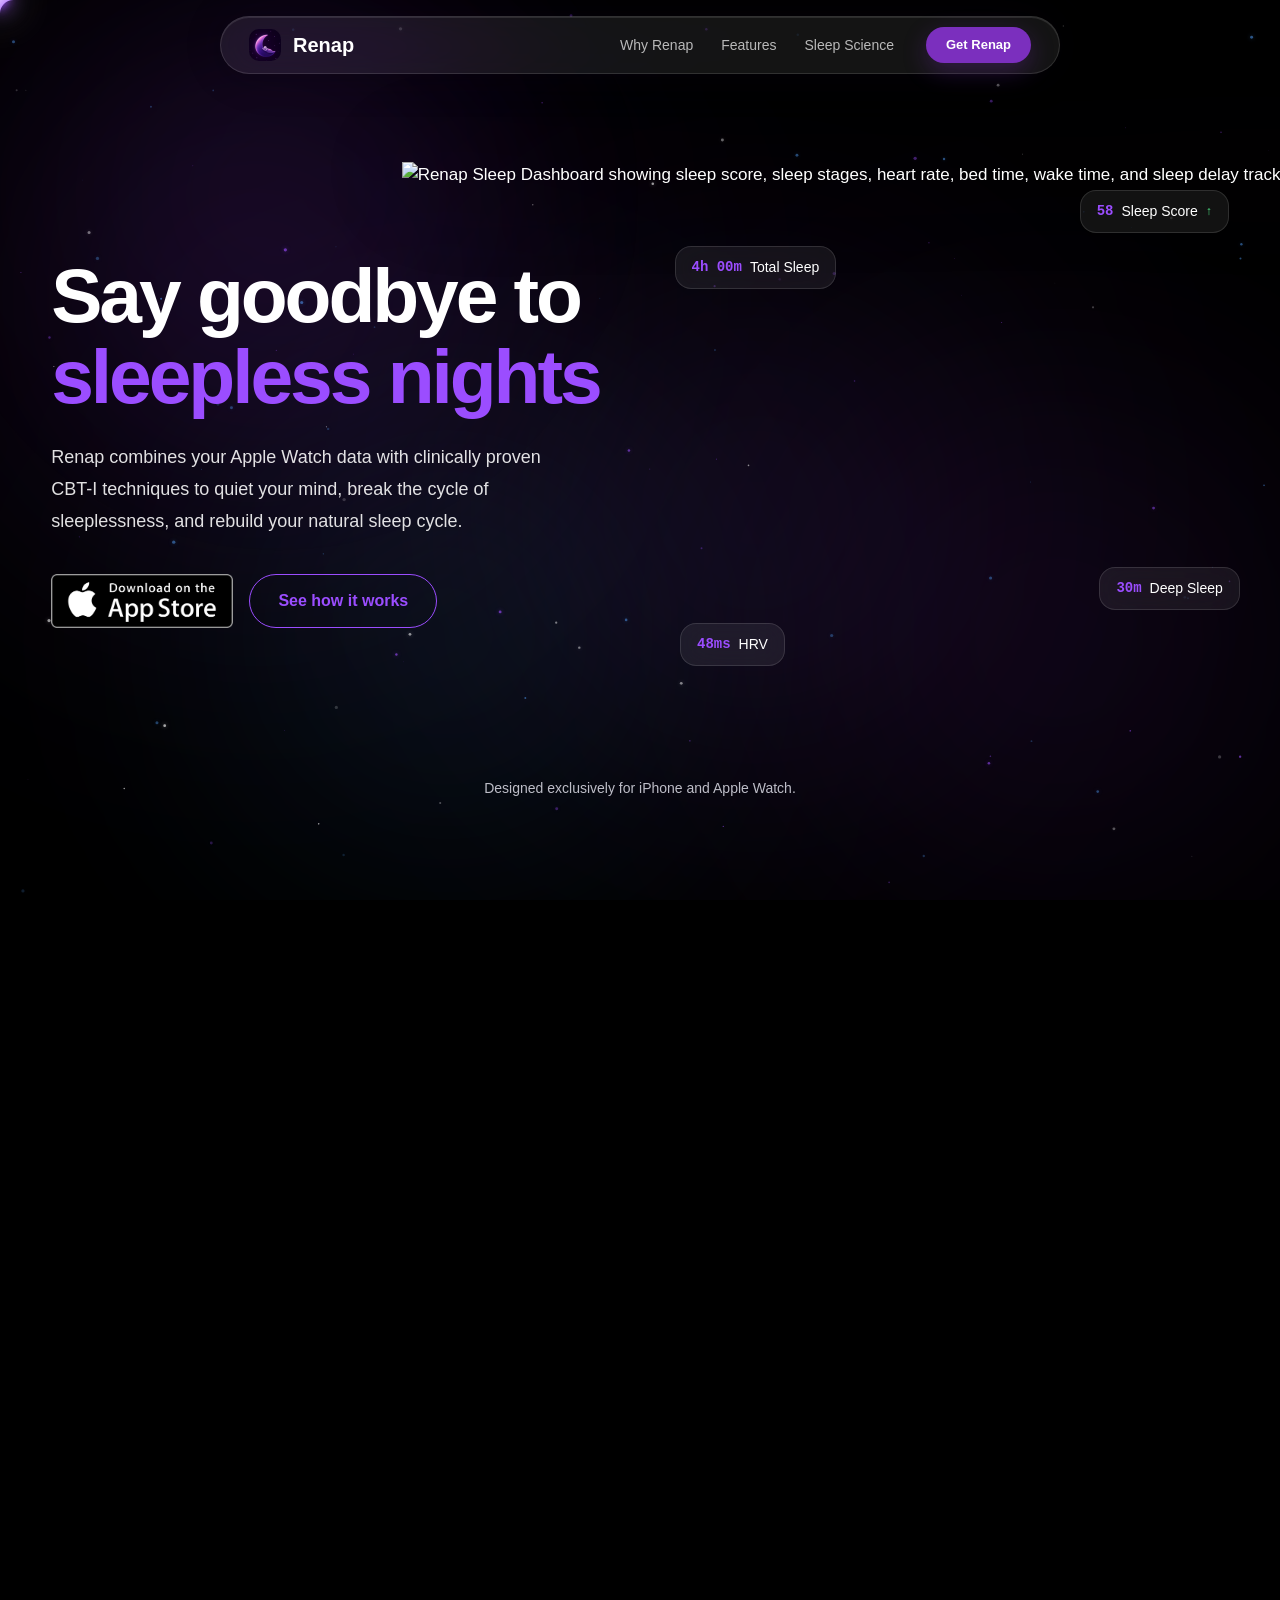
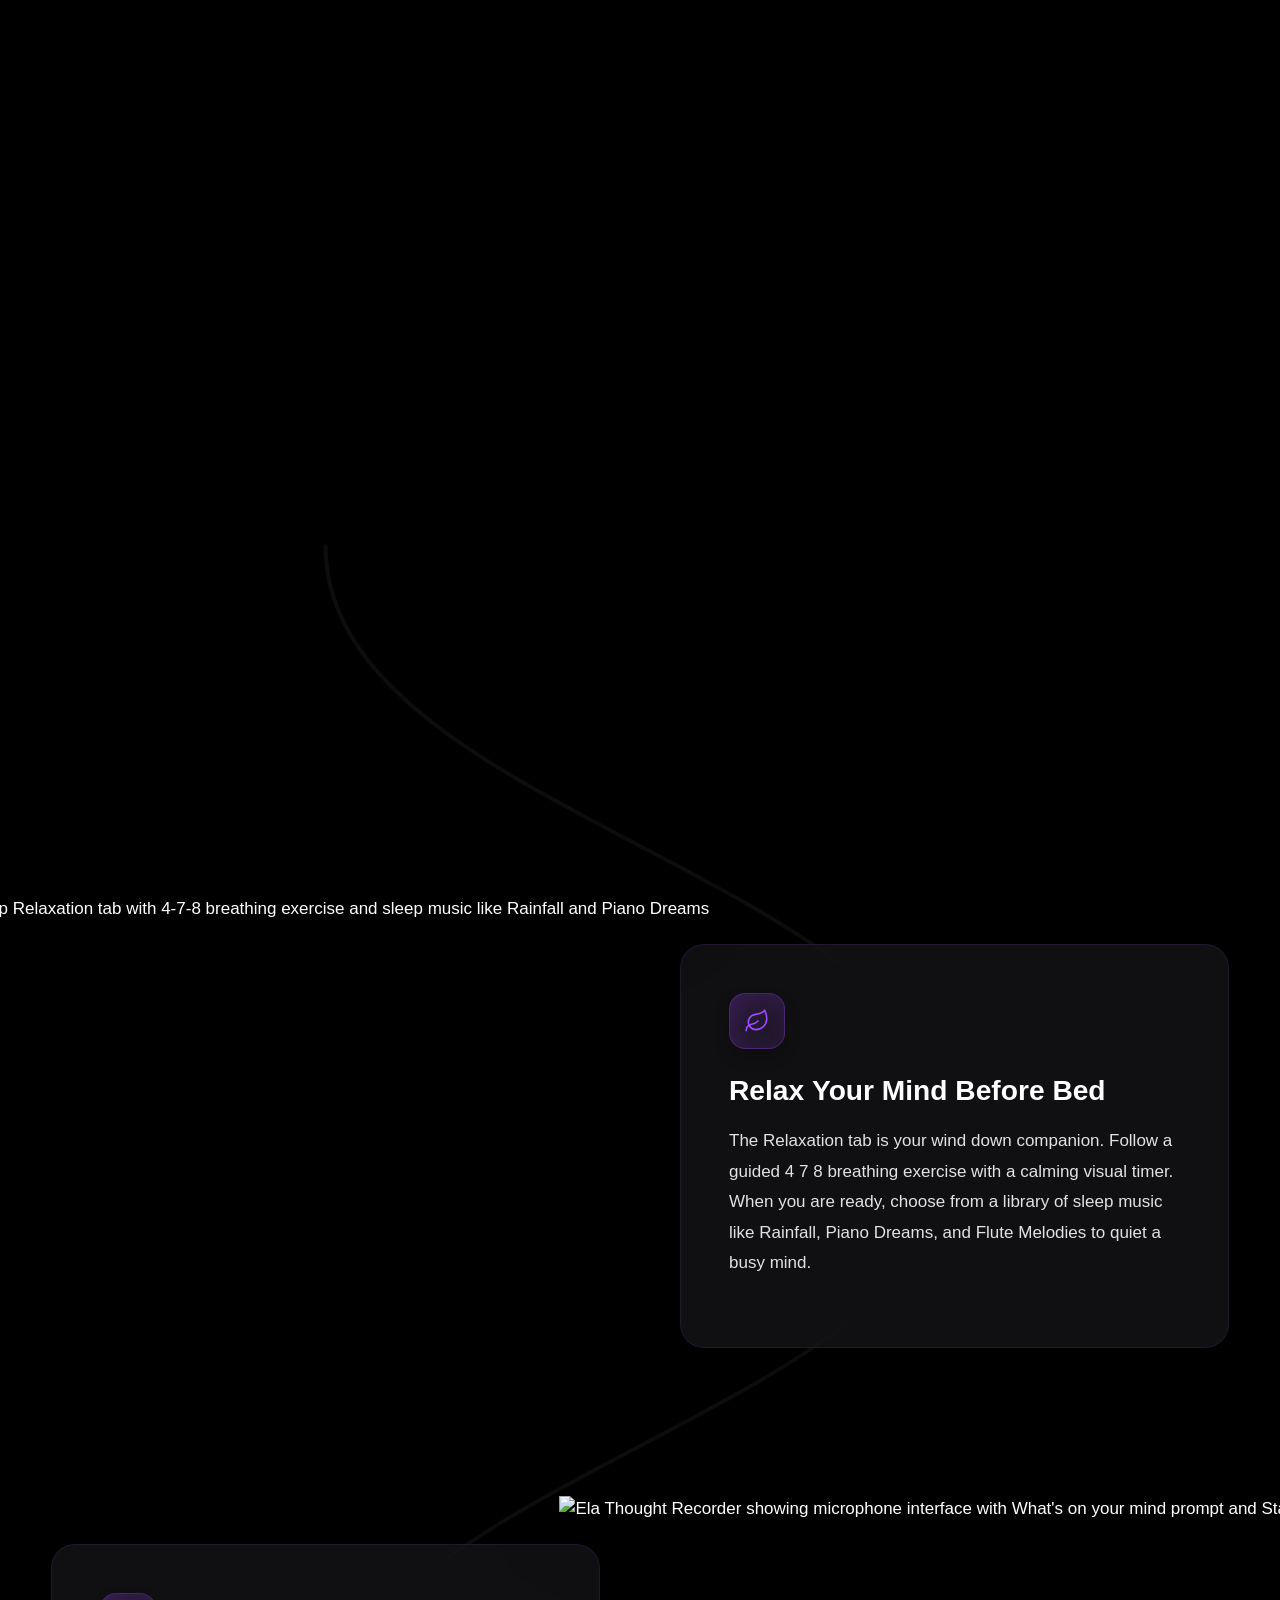
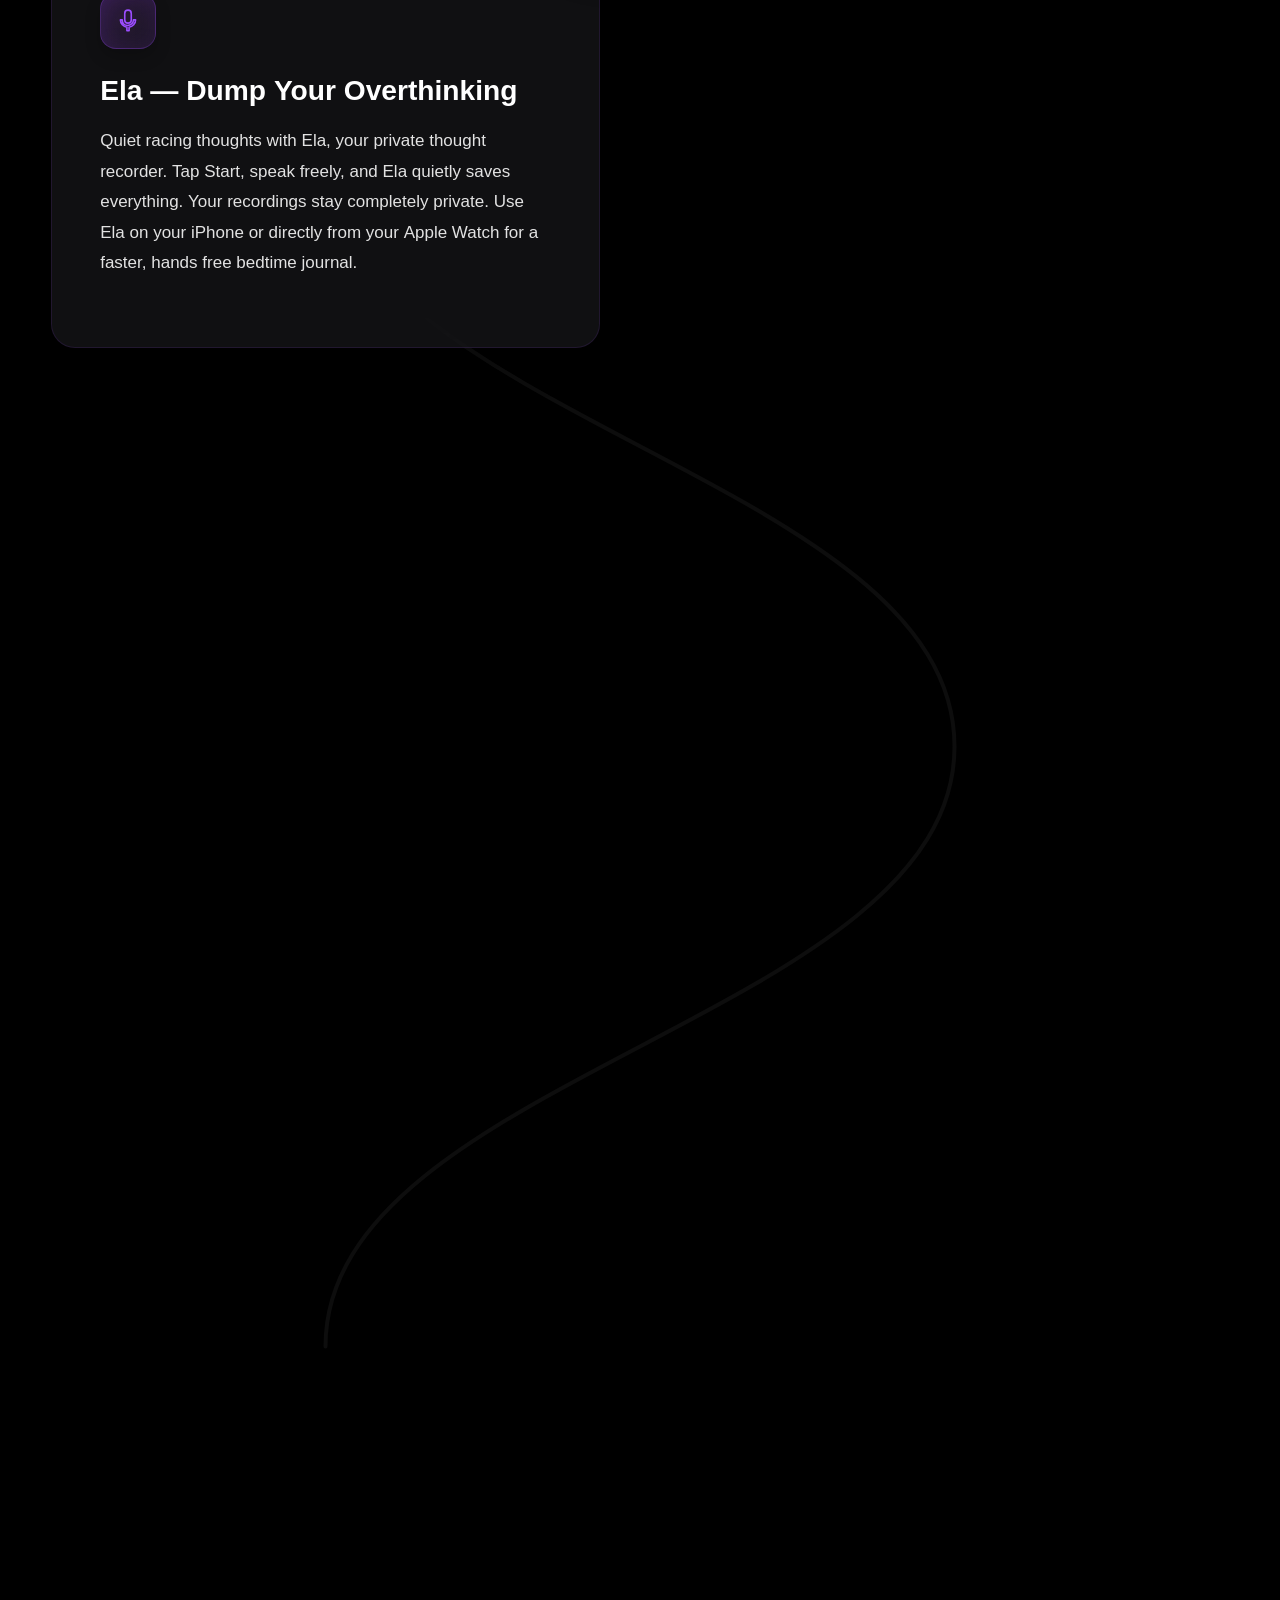
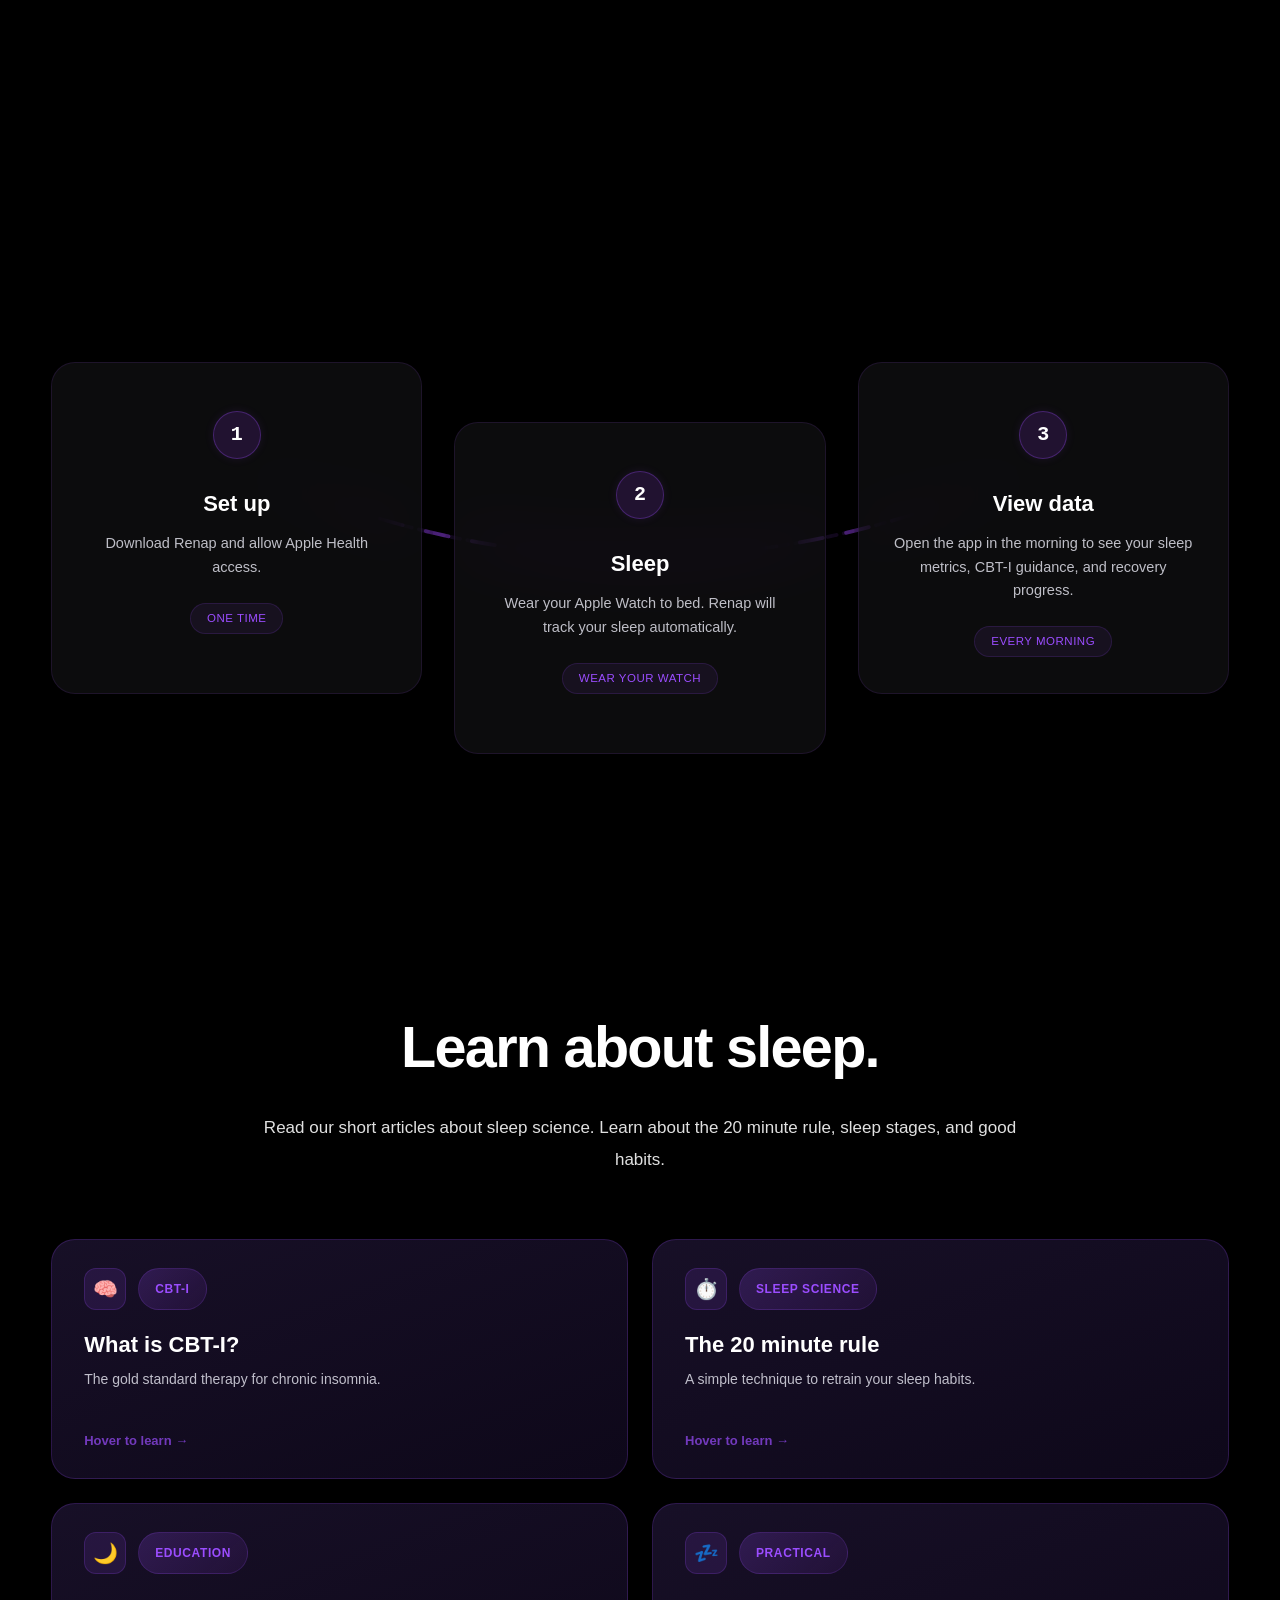
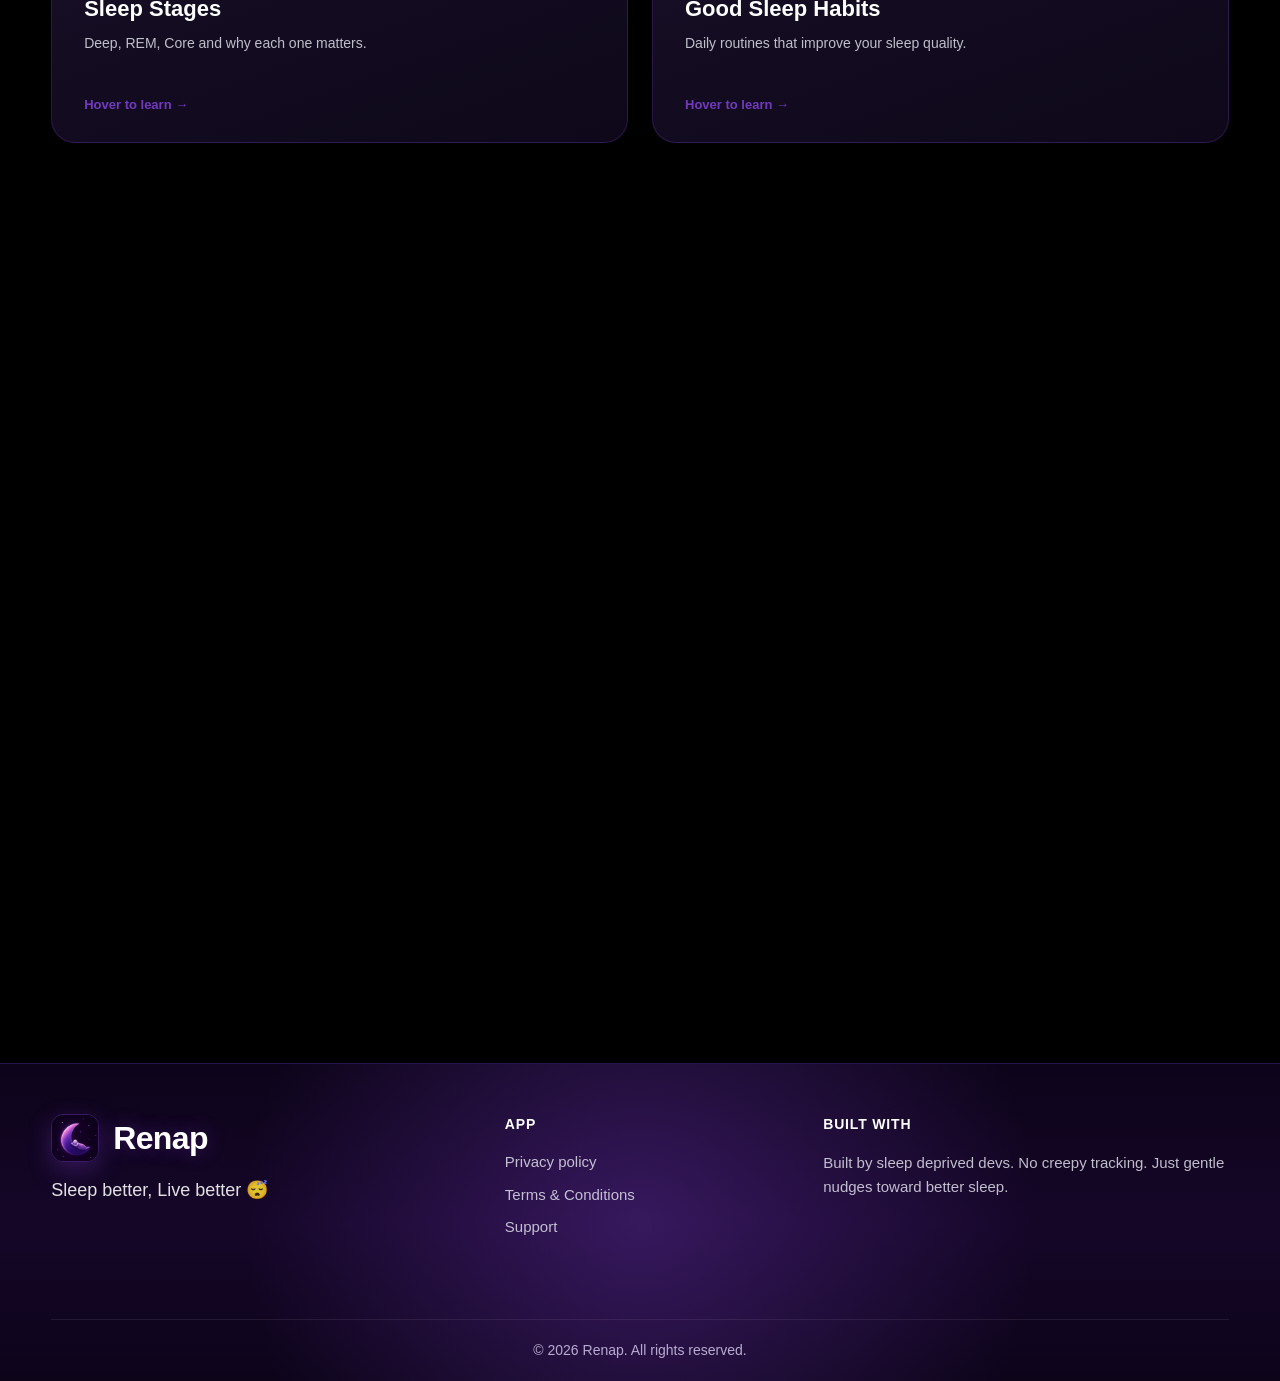
==== commit da5af421: "updated ui and link to download" ====
--- a/index.html
+++ b/index.html
@@ -100,7 +100,7 @@
               Apple Watch data with clinically proven CBT-I techniques to quiet your mind, break the cycle of
               sleeplessness, and rebuild your natural sleep cycle.</p>
             <div class="hero-ctas reveal" style="transition-delay: 350ms;">
-              <a href="#download" class="app-store-badge" aria-label="Download Renap on the App Store"
+              <a href="https://apple.co/4yEV7AA" target="_blank" rel="noopener noreferrer" class="app-store-badge" aria-label="Download Renap on the App Store"
                 id="hero-cta-primary">
                 <img src="resource/App_Store_Badge.png" alt="Download on the App Store">
               </a>
@@ -532,7 +532,7 @@
             <p class="text-body" id="download-section-subtitle">Start your CBT-I journey. Free to download on App Store.</p>
 
             <div class="download-ctas">
-              <a href="#download" class="app-store-badge" aria-label="Download Renap on the App Store"
+              <a href="https://apple.co/4yEV7AA" target="_blank" rel="noopener noreferrer" class="app-store-badge" aria-label="Download Renap on the App Store"
                 id="download-store-link">
                 <img src="resource/App_Store_Badge.png" alt="Download on the App Store">
               </a>
--- a/styles.css
+++ b/styles.css
@@ -455,37 +455,55 @@
    ============================================================ */
 .navbar {
   position: fixed;
-  top: 0;
-  left: 0;
-  right: 0;
+  top: 16px;
+  left: 50%;
+  transform: translateX(-50%);
+  width: min(92vw, 840px);
   z-index: 1000;
-  background: rgba(0, 0, 0, 0.7);
-  backdrop-filter: blur(16px);
-  -webkit-backdrop-filter: blur(16px);
-  border-bottom: 1px solid rgba(255, 255, 255, 0.06);
-  transition: background 300ms ease;
+  background: rgba(255, 255, 255, 0.08);
+  backdrop-filter: saturate(180%) blur(24px);
+  -webkit-backdrop-filter: saturate(180%) blur(24px);
+  border: 1px solid rgba(255, 255, 255, 0.12);
+  border-radius: 9999px;
+  box-shadow:
+    0 4px 30px rgba(0, 0, 0, 0.3),
+    0 0 60px rgba(123, 47, 190, 0.06),
+    inset 0 1px 0 rgba(255, 255, 255, 0.1);
+  transition: background 300ms ease, border-color 300ms ease, box-shadow 300ms ease;
   animation: navbarSlideDown 800ms cubic-bezier(0.16, 1, 0.3, 1) both;
 }
 
+.navbar.scrolled {
+  background: rgba(10, 5, 20, 0.75);
+  border-color: rgba(155, 77, 255, 0.15);
+  box-shadow:
+    0 8px 32px rgba(0, 0, 0, 0.5),
+    0 0 40px rgba(123, 47, 190, 0.08),
+    inset 0 1px 0 rgba(255, 255, 255, 0.06);
+}
+
 .nav-inner {
   display: flex;
   align-items: center;
   justify-content: space-between;
-  height: 72px;
-  max-width: 100%;
+  height: 56px;
+  width: 100%;
   margin: 0 auto;
-  padding: 0 4vw;
+  padding: 0 28px;
+  gap: 36px;
 }
 
 .nav-brand {
   display: flex;
   align-items: center;
-  gap: 10px;
+  gap: 12px;
   font-family: var(--font-display);
   font-weight: 700;
-  font-size: 22px;
+  font-size: 20px;
   color: var(--text-primary);
   z-index: 1001;
+  white-space: nowrap;
+  flex-shrink: 0;
 }
 
 .nav-brand svg {
@@ -495,8 +513,8 @@
 }
 
 .nav-logo {
-  width: 36px;
-  height: 36px;
+  width: 32px;
+  height: 32px;
   border-radius: 10px;
   object-fit: cover;
 }
@@ -504,22 +522,25 @@
 .nav-links {
   display: flex;
   align-items: center;
-  gap: 32px;
+  gap: 28px;
+  margin-left: auto;
 }
 
 .nav-links a {
-  font-size: 15px;
+  font-size: 14px;
   font-weight: 500;
-  color: var(--text-secondary);
+  color: rgba(255, 255, 255, 0.7);
   transition: color var(--transition-fast);
   position: relative;
+  white-space: nowrap;
 }
 
 .nav-links a::after {
   content: '';
   position: absolute;
   bottom: -4px;
-  left: 0;
+  left: 50%;
+  transform: translateX(-50%);
   width: 0;
   height: 2px;
   background: var(--renap-purple-bright);
@@ -529,7 +550,7 @@
 
 .nav-links a:hover,
 .nav-links a.active {
-  color: var(--text-primary);
+  color: #ffffff;
 }
 
 .nav-links a.active::after,
@@ -538,7 +559,12 @@
 }
 
 .nav-cta {
-  margin-left: 8px;
+  margin-left: 4px;
+}
+
+.nav-cta .btn {
+  padding: 8px 20px !important;
+  font-size: 13px !important;
 }
 
 .nav-cta::after {
@@ -2175,12 +2201,12 @@
 
 @keyframes navbarSlideDown {
   from {
-    transform: translateY(-100%);
+    transform: translateX(-50%) translateY(-100%);
     opacity: 0;
   }
 
   to {
-    transform: translateY(0);
+    transform: translateX(-50%) translateY(0);
     opacity: 1;
   }
 }
@@ -3144,8 +3170,8 @@
   }
 
   .nav-inner {
-    padding: 0 16px;
-    height: 64px;
+    padding: 0 20px;
+    height: 52px;
   }
 
   .nav-brand {
@@ -3853,8 +3879,8 @@
   }
 
   .comet-head.hovering-link {
-    transform: translate3d(15px, -15px, 0) translate(-50%, -50%) scale(0.3) !important;
-    filter: drop-shadow(0 0 4px var(--renap-purple-bright)) drop-shadow(0 0 10px rgba(155, 77, 255, 0.8));
+    transform: translate3d(-50%, -50%, 0) scale(0.7) !important;
+    filter: drop-shadow(0 0 6px var(--renap-purple-bright)) drop-shadow(0 0 16px rgba(155, 77, 255, 0.9)) drop-shadow(0 0 30px rgba(155, 77, 255, 0.4));
   }
 
   .comet-head svg {
